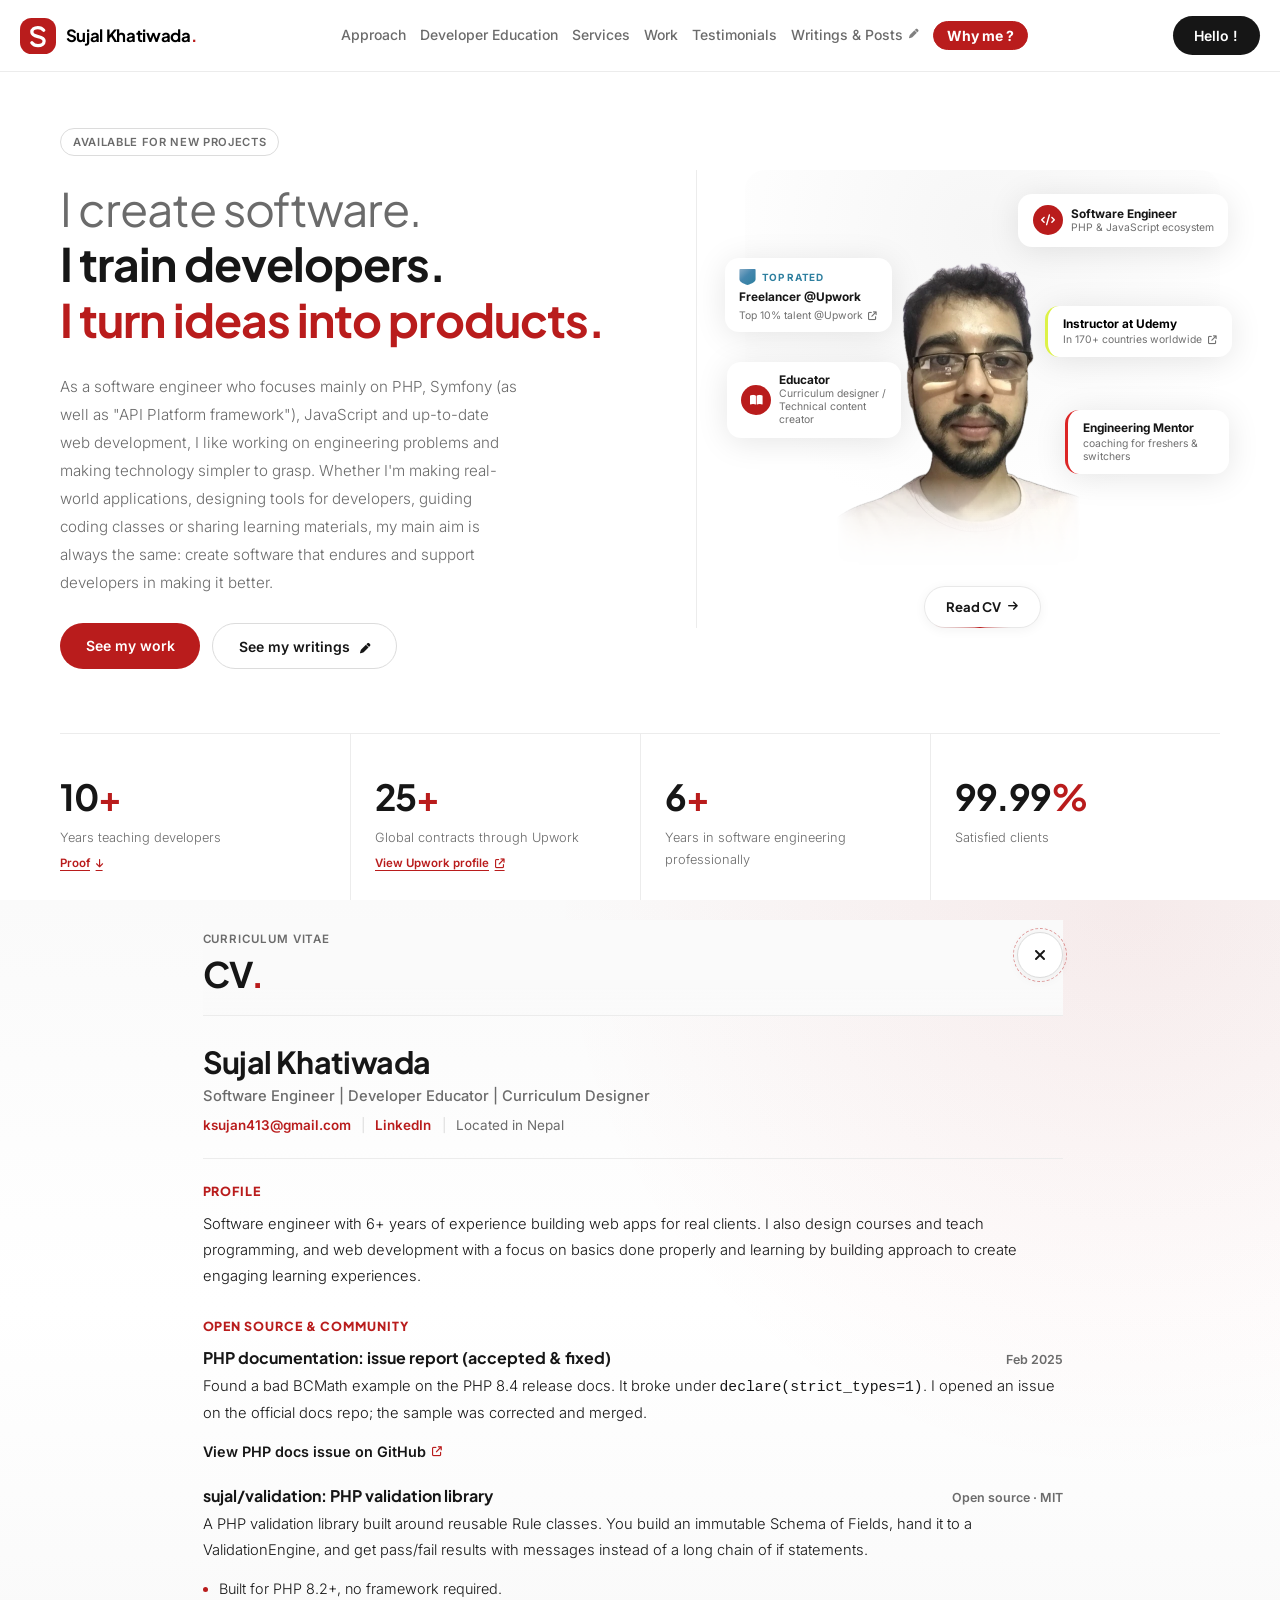
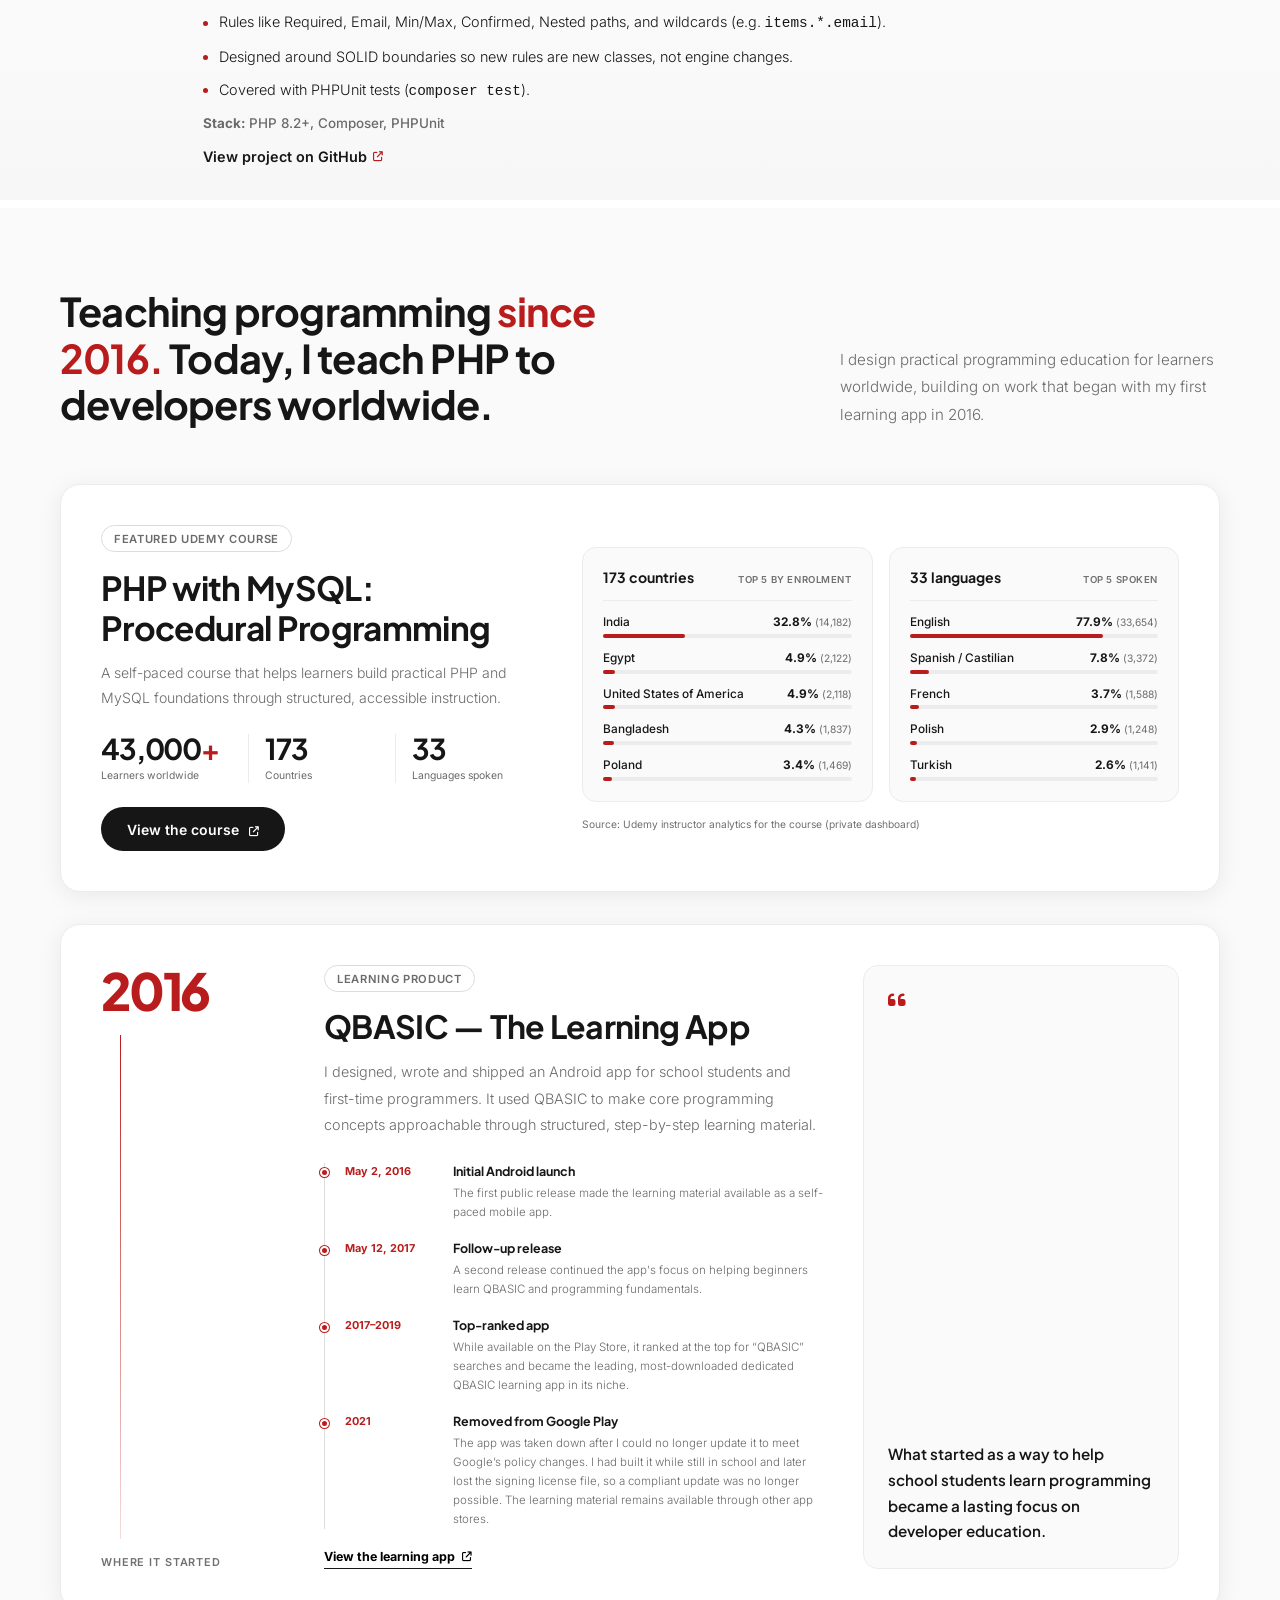
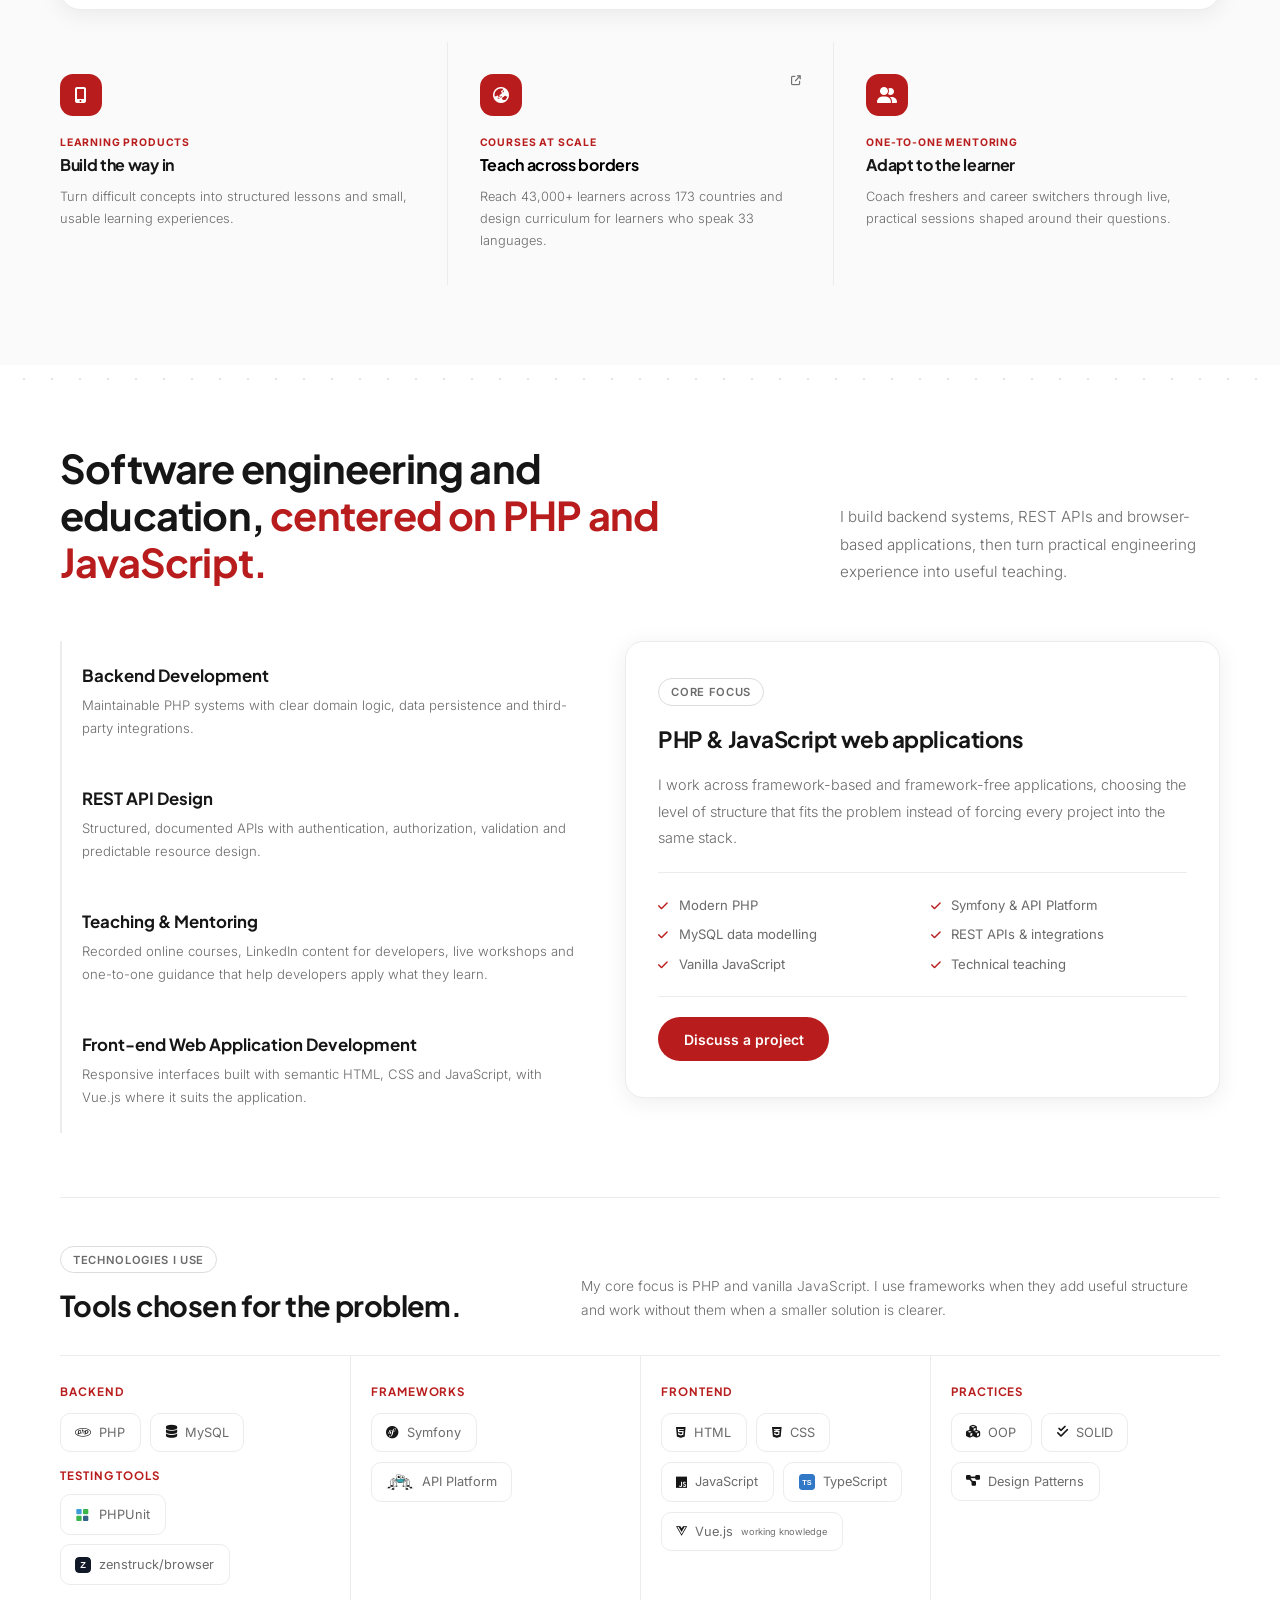
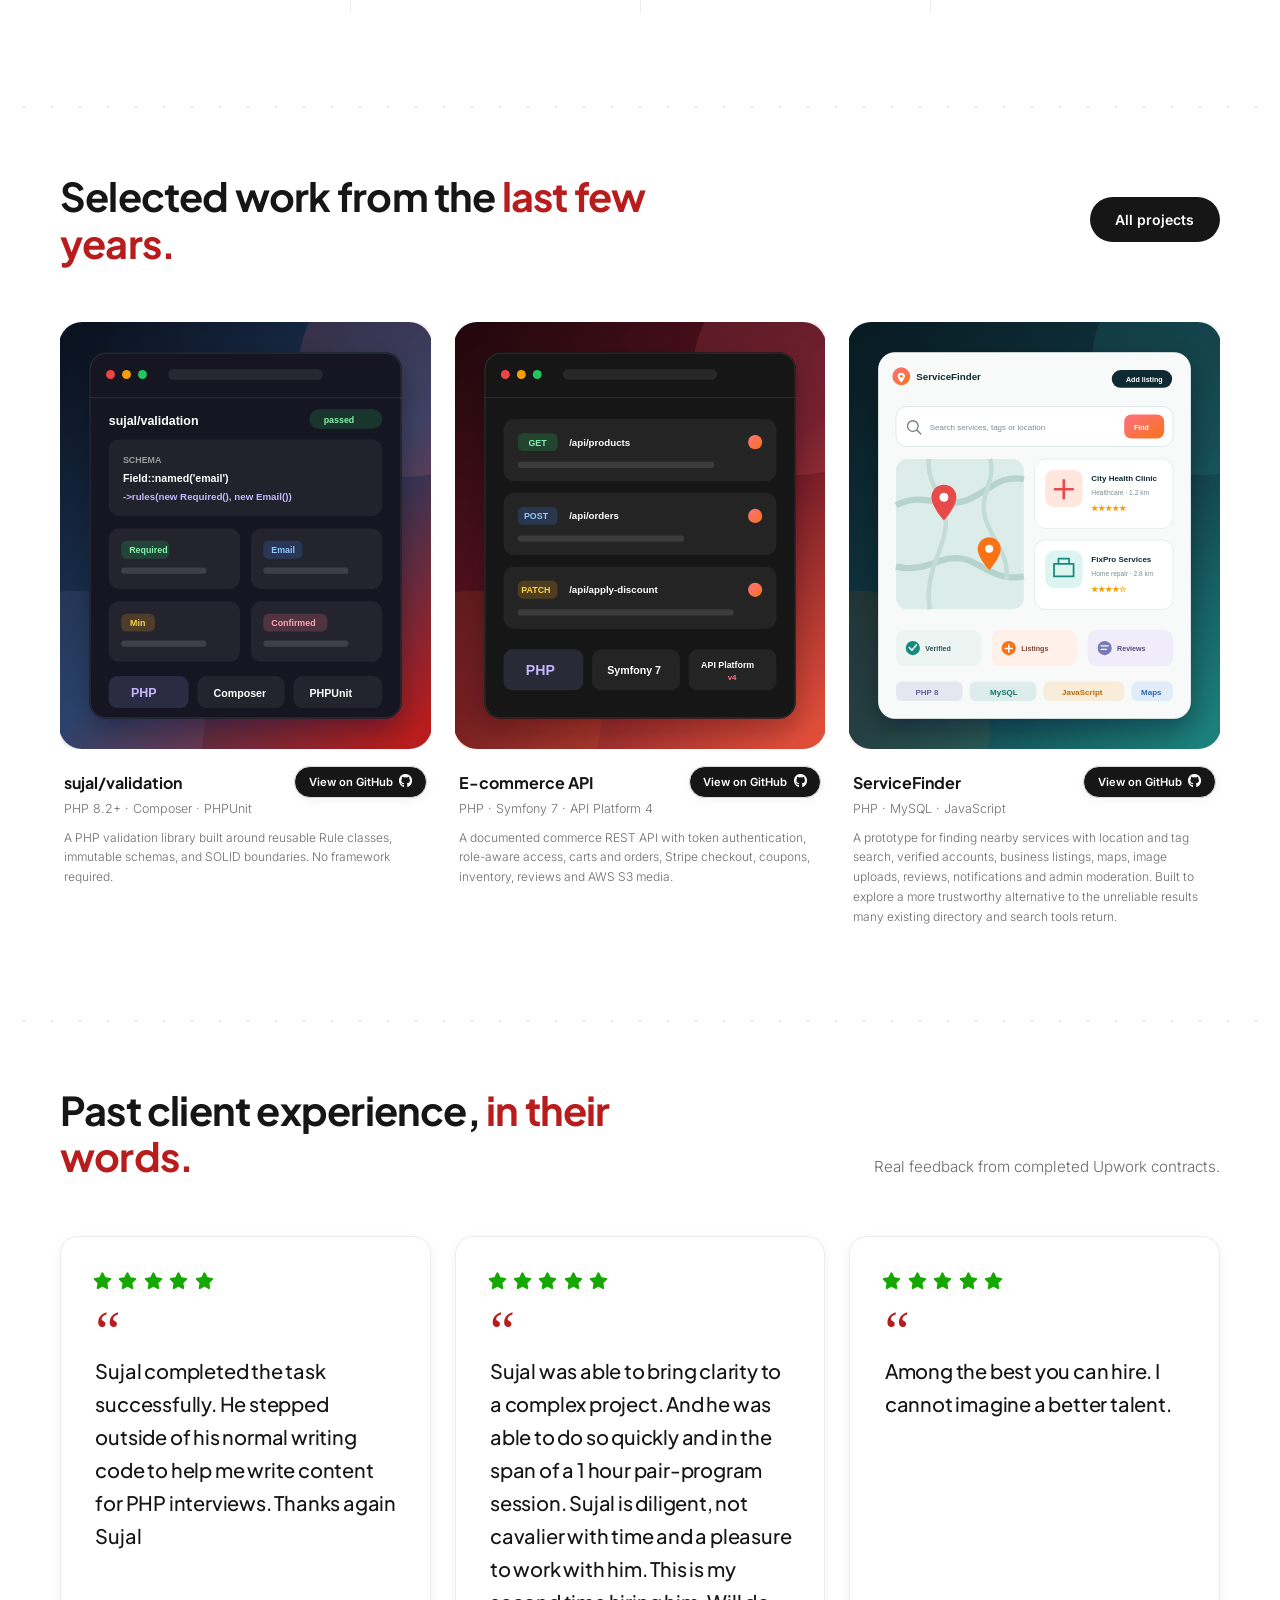
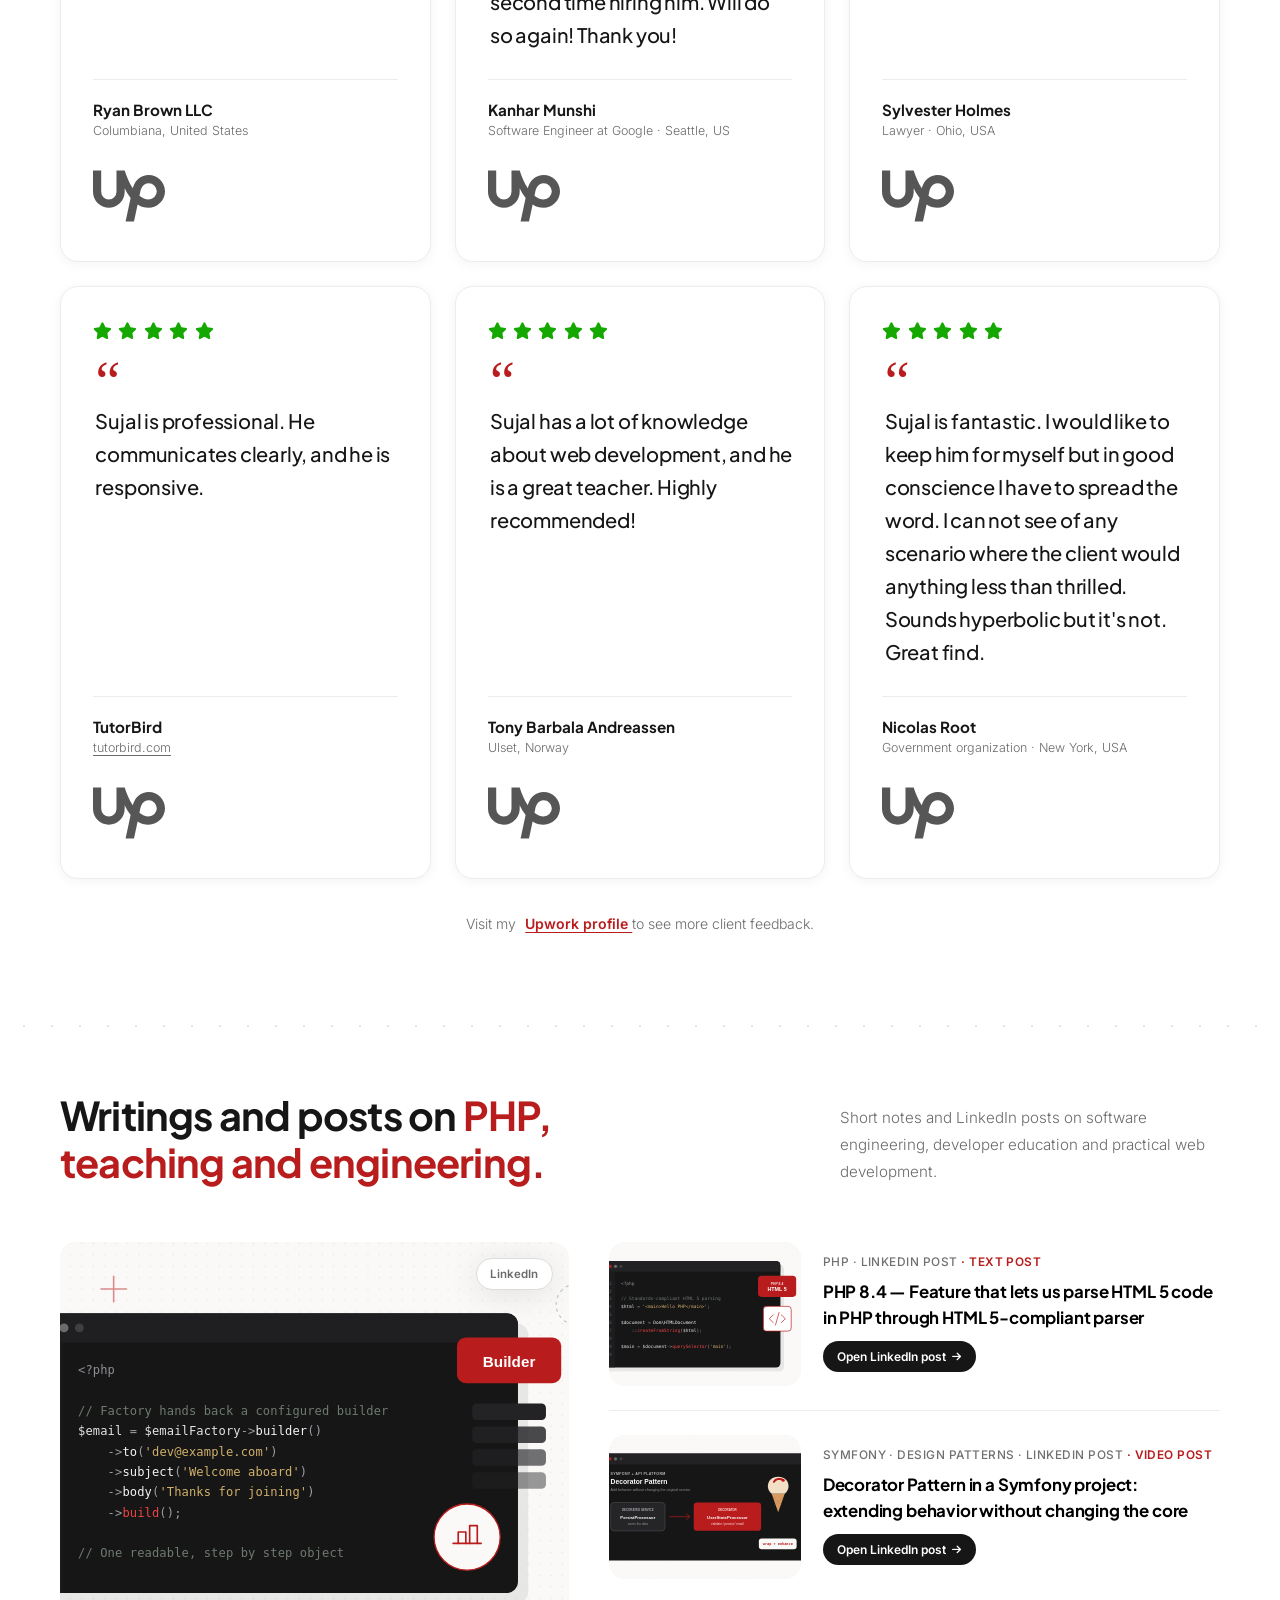
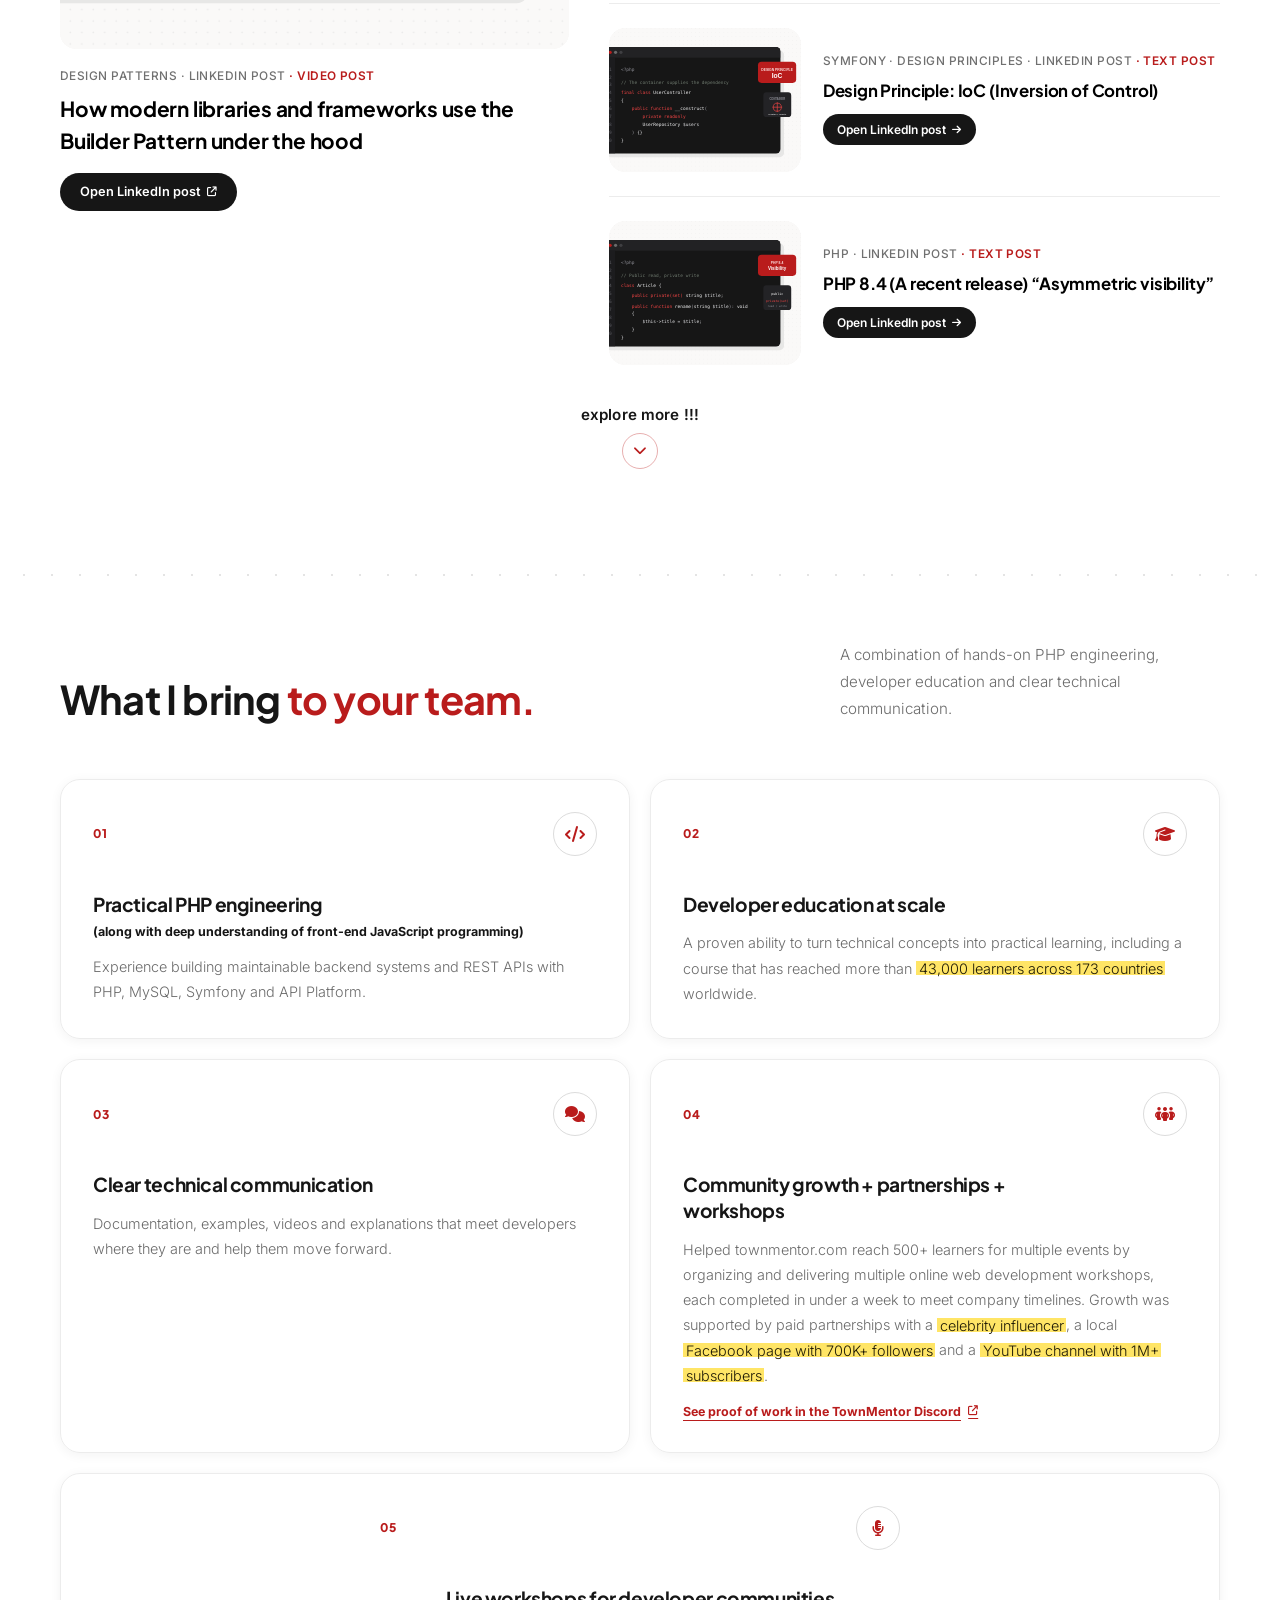
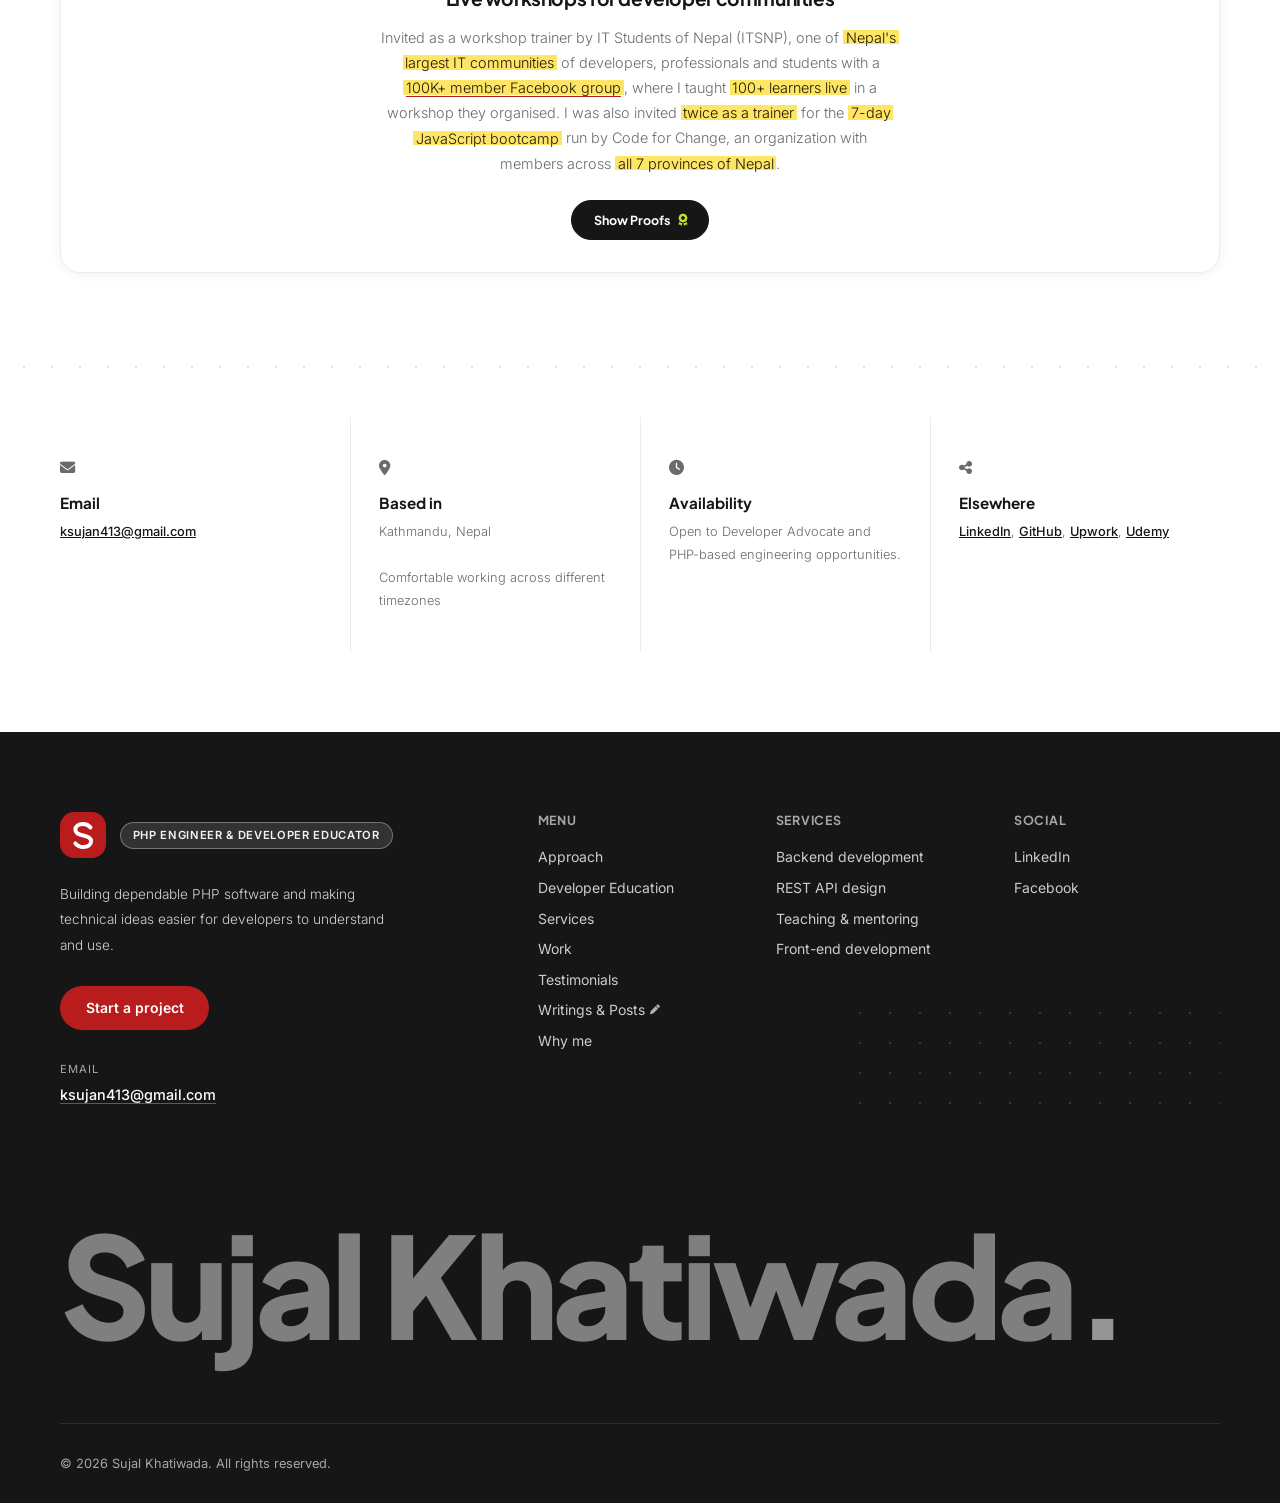
==== index.html @ dec15ce1 "edit software engineering approach to make it more concise" ====
<!DOCTYPE html>
<html lang="en">
<head>
    <meta charset="UTF-8">
    <meta name="viewport" content="width=device-width, initial-scale=1.0">
    <meta name="description" content="Sujal Khatiwada - PHP software engineer and developer educator building APIs, learning products and practical technical content.">
    <link rel="icon" href="./images/logo/logo.svg" type="image/svg+xml">
    <link rel="stylesheet" href="./css/style.css">
    <link rel="stylesheet" href="https://cdnjs.cloudflare.com/ajax/libs/font-awesome/6.4.0/css/all.min.css" integrity="sha512-iecdLmaskl7CVkqkXNQ/ZH/XLlvWZOJyj7Yy7tcenmpD1ypASozpmT/E0iPtmFIB46ZmdtAc9eNBvH0H/ZpiBw==" crossorigin="anonymous" referrerpolicy="no-referrer" />
    <title>Sujal Khatiwada - PHP Engineer &amp; Developer Educator</title>
</head>
<body>

    <!-- header -->
    <header>
        <div class="container header-container">
            <a href="#hero" class="logo-wrapper">
                <img src="./images/logo/logo.svg" alt="Sujal Khatiwada">
                <span class="logo-text">Sujal Khatiwada<span class="dot">.</span></span>
            </a>
            <nav class="navbar">
                <a href="#approach">Approach</a>
                <a href="#education">Developer Education</a>
                <a href="#services">Services</a>
                <a href="#work">Work</a>
                <a href="#testimonials">Testimonials</a>
                <a href="#blog" class="nav-writings">Writings & Posts <i class="fa-solid fa-pen" aria-hidden="true"></i></a>
                <a href="#team-value" class="nav-highlight">Why me ?</a>
            </nav>
            <div class="header-actions">
                <a href="#contact" class="btn btn-dark contact-modal-open">Hello !</a>
            </div>
            <div class="hamburger-menu">
                <i class="fa-solid fa-bars"></i>
            </div>
        </div>
        <!-- div: mobile-navbar -->
        <div class="mobile-navbar">
            <div class="container mobile-navbar-container">
                <a href="#approach">Approach</a>
                <a href="#education">Developer Education</a>
                <a href="#services">Services</a>
                <a href="#work">Work</a>
                <a href="#testimonials">Testimonials</a>
                <a href="#blog" class="nav-writings">Writings & Posts <i class="fa-solid fa-pen" aria-hidden="true"></i></a>
                <a href="#team-value" class="nav-highlight">Why me</a>
                <a href="#contact" class="btn btn-dark contact-modal-open">Let's talk ?</a>
            </div>
        </div>
    </header>
    <hr>

    <main>
    <!-- section: hero -->
    <section id="hero">
        <div class="container hero-container">
            <!-- div: hero-grid -->
            <div class="hero-grid">
                <div class="txt-container">
                    <span class="badge badge-outline">Available for new projects</span>
                    <h1 class="hero-title">
                        <span class="thin">I create software.</span>
                        <span class="title-line">I train developers.</span>
                        <span class="gradient-text title-line">I turn ideas into products.</span>
                    </h1>
                    <p class="hero-desc">
                        As a software engineer who focuses mainly on PHP, Symfony (as well as "API Platform framework"), JavaScript and
                        up-to-date web development, I like working on engineering problems
                        and making technology simpler to grasp. Whether I'm making real-world
                        applications, designing tools for developers, guiding coding classes
                        or sharing learning materials, my main aim is always the same: create
                        software that endures and support developers in making it better.
                    </p>
                    <div class="button-group">
                        <a href="#work" class="btn btn-gradient">See my work</a>
                        <a href="#blog" class="btn btn-outline">See my writings <i class="fa-solid fa-pen" aria-hidden="true"></i></a>
                    </div>
                </div>
                <div class="img-container hero-visual">
                    <div class="visual-frame">
                        <img src="./images/hero/portrait.webp" alt="Portrait of Sujal Khatiwada"
                            width="760" height="800">
                        <!-- div: floating-chips -->
                        <div class="chip chip-card chip-role">
                            <span class="chip-icon"><i class="fa-solid fa-code"></i></span>
                            <span class="txt-container">
                                <span class="chip-title">Software Engineer</span>
                                <span class="chip-sub">PHP &amp; JavaScript ecosystem</span>
                            </span>
                        </div>
                        <a href="https://www.linkedin.com/posts/sujal-k-0b3b04126_mail-from-upwork-i-would-suggest-newcomers-share-7049408540540616704-ljbE/?utm_source=share&amp;utm_medium=member_desktop&amp;rcm=ACoAAB8hv4cBsjMQg7RY5VwddYAHhd6MHawxW-U"
                            class="chip chip-upwork chip-link"
                            target="_blank"
                            rel="noopener"
                            aria-label="View Sujal Khatiwada's Top Rated Upwork recognition on LinkedIn">
                            <span class="txt-container">
                                <span class="chip-heading">
                                    <span class="badge-icon">
                                        <img src="./images/logo/top-rated.svg" alt="Upwork Top Rated badge">
                                    </span>
                                    <span class="chip-eyebrow">Top Rated</span>
                                </span>
                                <span class="chip-title">Freelancer @Upwork</span>
                                <span class="chip-sub">
                                    Top 10% talent @Upwork
                                    <i class="fa-solid fa-arrow-up-right-from-square"></i>
                                </span>
                            </span>
                        </a>
                        <div class="chip chip-card chip-educator">
                            <span class="chip-icon"><i class="fa-solid fa-book-open"></i></span>
                            <span class="txt-container">
                                <span class="chip-title">Educator</span>
                                <span class="chip-sub">Curriculum designer /</span>
                                <span class="chip-sub">Technical content <br /> creator</span>
                            </span>
                        </div>
                        <a href="https://www.udemy.com/user/sujal-12/"
                            class="chip chip-note chip-instructor chip-link"
                            target="_blank"
                            rel="noopener"
                            aria-label="View Sujal Khatiwada's instructor profile on Udemy">
                            <span class="chip-title">Instructor at Udemy</span>
                            <span class="chip-sub">
                                In 170+ countries worldwide
                                <i class="fa-solid fa-arrow-up-right-from-square"></i>
                            </span>
                        </a>
                        <div class="chip chip-note chip-mentor">
                            <span class="chip-title">Engineering Mentor</span>
                            <span class="chip-sub">coaching for freshers &amp; switchers</span>
                        </div>
                    </div>
                    <a href="#cv" class="hero-cv-btn cv-choice-open">
                        Read CV
                        <i class="fa-solid fa-arrow-right" aria-hidden="true"></i>
                    </a>
                </div>
            </div>
            <!-- div: stats -->
            <div class="stats">
                <div class="stats-items">
                    <div class="stats-item">
                        <p class="stats-number">10<span>+</span></p>
                        <p class="stats-label">Years teaching developers</p>
                        <a href="#education" class="stats-proof">
                            Proof
                            <i class="fa-solid fa-arrow-down"></i>
                        </a>
                    </div>
                    <div class="stats-item">
                        <p class="stats-number">25<span>+</span></p>
                        <p class="stats-label">Global contracts through Upwork</p>
                        <a href="https://upwork.com/freelancers/sujalkhatiwada"
                            class="stats-proof"
                            target="_blank"
                            rel="noopener">
                            View Upwork profile
                            <i class="fa-solid fa-arrow-up-right-from-square"></i>
                        </a>
                    </div>
                    <div class="stats-item">
                        <p class="stats-number">6<span>+</span></p>
                        <p class="stats-label">Years in software engineering professionally</p>
                    </div>
                    <div class="stats-item">
                        <p class="stats-number">99.99<span>%</span></p>
                        <p class="stats-label">Satisfied clients</p>
                    </div>
                </div>
            </div>
        </div>
    </section>

    <!-- section: approach -->
    <section id="approach">
        <div class="container approach-container">
            <!-- div: approach-grid -->
            <div class="approach-grid">
                <div class="img-container ring-container">
                    <div class="ring">
                        <div class="ring-center">
                            <p class="ring-value">2016</p>
                            <p class="ring-caption">Building and teaching ever since</p>
                        </div>
                    </div>
                    <div class="ring-legend">
                        <span class="legend-item"><i class="dot-lime"></i> Software engineering</span>
                        <span class="legend-item"><i class="dot-yellow"></i> Developer education</span>
                        <span class="legend-item"><i class="dot-orange"></i> Mentoring</span>
                    </div>
                </div>
                <div class="txt-container">
                    <span class="badge badge-outline">My approach</span>
                    <h2 class="section-title">
                        I build software that solves
                        <span class="gradient-text">real business problems</span>
                        and stays understandable.
                    </h2>
                    <p class="section-desc">
                        I work with modern PHP and clean architecture so
                        the important logic stays clear long after launch. What I learn while
                        building goes straight into my courses, writing and workshops.
                    </p>
                    <div class="button-group">
                        <a href="#services" class="btn btn-gradient">How I work</a>
                    </div>
                </div>
            </div>
            <!-- div: approach-features -->
            <div class="approach-features">
                <div class="feature">
                    <span class="feature-icon"><i class="fa-solid fa-bullseye"></i></span>
                    <p class="feature-title">Build with purpose</p>
                    <p class="feature-desc">
                        Every feature should solve a real business problem.
                    </p>
                </div>
                <div class="feature">
                    <span class="feature-icon"><i class="fa-solid fa-layer-group"></i></span>
                    <p class="feature-title">Keep complexity where it belongs</p>
                    <p class="feature-desc">
                        I use clean architecture and modern PHP practices
                        to keep business logic understandable and maintainable.
                    </p>
                </div>
                <div class="feature">
                    <span class="feature-icon"><i class="fa-solid fa-code"></i></span>
                    <p class="feature-title">Think like a developer</p>
                    <p class="feature-desc">
                        Developer experience matters. Good APIs, clear abstractions and
                        thoughtful tooling make software easier to build and evolve.
                    </p>
                </div>
                <div class="feature">
                    <span class="feature-icon"><i class="fa-solid fa-chalkboard-user"></i></span>
                    <p class="feature-title">Share what I learn</p>
                    <p class="feature-desc">
                        Engineering doesn't end with shipping code. Through live workshops,
                        technical writing and online courses, I help developers gain practical
                        skills they can apply immediately.
                    </p>
                </div>
            </div>
        </div>
    </section>

    <!-- section: developer-education -->
    <section id="education">
        <div class="container education-container">
            <!-- div: section-head -->
            <div class="section-head section-head-split">
                <h2 class="section-title">
                    Teaching programming <span class="gradient-text">since 2016.</span>
                    Today, I teach PHP to developers worldwide.
                </h2>
                <p class="section-desc">
                    I design practical programming education for learners worldwide,
                    building on work that began with my first learning app in 2016.
                </p>
            </div>
            <!-- div: udemy-showcase -->
            <article class="udemy-showcase">
                <div class="udemy-course-copy">
                    <span class="badge badge-outline">Featured Udemy course</span>
                    <h3>PHP with MySQL: Procedural Programming</h3>
                    <p>
                        A self-paced course that helps learners build practical PHP and
                        MySQL foundations through structured, accessible instruction.
                    </p>
                    <div class="udemy-stats" aria-label="Udemy course learner reach">
                        <div class="udemy-stat">
                            <strong>43,000<span>+</span></strong>
                            <small>Learners worldwide</small>
                        </div>
                        <div class="udemy-stat">
                            <strong>173</strong>
                            <small>Countries</small>
                        </div>
                        <div class="udemy-stat">
                            <strong>33</strong>
                            <small>Languages spoken</small>
                        </div>
                    </div>
                    <a href="https://www.udemy.com/course/php-with-mysql-procedrual-part/"
                        class="btn btn-dark"
                        target="_blank"
                        rel="noopener">
                        View the course
                        <i class="fa-solid fa-arrow-up-right-from-square"></i>
                    </a>
                </div>
                <!-- div: udemy-reach -->
                <div class="udemy-reach">
                    <div class="reach-panel">
                        <div class="reach-head">
                            <p class="reach-title">173 countries</p>
                            <span class="reach-note">Top 5 by enrolment</span>
                        </div>
                        <ul class="reach-list">
                            <li>
                                <span class="reach-name">India</span>
                                <span class="reach-value">32.8% <small>(14,182)</small></span>
                                <span class="reach-bar"><span style="width: 32.8%;"></span></span>
                            </li>
                            <li>
                                <span class="reach-name">Egypt</span>
                                <span class="reach-value">4.9% <small>(2,122)</small></span>
                                <span class="reach-bar"><span style="width: 4.9%;"></span></span>
                            </li>
                            <li>
                                <span class="reach-name">United States of America</span>
                                <span class="reach-value">4.9% <small>(2,118)</small></span>
                                <span class="reach-bar"><span style="width: 4.9%;"></span></span>
                            </li>
                            <li>
                                <span class="reach-name">Bangladesh</span>
                                <span class="reach-value">4.3% <small>(1,837)</small></span>
                                <span class="reach-bar"><span style="width: 4.3%;"></span></span>
                            </li>
                            <li>
                                <span class="reach-name">Poland</span>
                                <span class="reach-value">3.4% <small>(1,469)</small></span>
                                <span class="reach-bar"><span style="width: 3.4%;"></span></span>
                            </li>
                        </ul>
                    </div>
                    <div class="reach-panel">
                        <div class="reach-head">
                            <p class="reach-title">33 languages</p>
                            <span class="reach-note">Top 5 spoken</span>
                        </div>
                        <ul class="reach-list">
                            <li>
                                <span class="reach-name">English</span>
                                <span class="reach-value">77.9% <small>(33,654)</small></span>
                                <span class="reach-bar"><span style="width: 77.9%;"></span></span>
                            </li>
                            <li>
                                <span class="reach-name">Spanish / Castilian</span>
                                <span class="reach-value">7.8% <small>(3,372)</small></span>
                                <span class="reach-bar"><span style="width: 7.8%;"></span></span>
                            </li>
                            <li>
                                <span class="reach-name">French</span>
                                <span class="reach-value">3.7% <small>(1,588)</small></span>
                                <span class="reach-bar"><span style="width: 3.7%;"></span></span>
                            </li>
                            <li>
                                <span class="reach-name">Polish</span>
                                <span class="reach-value">2.9% <small>(1,248)</small></span>
                                <span class="reach-bar"><span style="width: 2.9%;"></span></span>
                            </li>
                            <li>
                                <span class="reach-name">Turkish</span>
                                <span class="reach-value">2.6% <small>(1,141)</small></span>
                                <span class="reach-bar"><span style="width: 2.6%;"></span></span>
                            </li>
                        </ul>
                    </div>
                    <p class="reach-source">Source: Udemy instructor analytics for the course (private dashboard)</p>
                </div>
            </article>
            <!-- div: education-story -->
            <div class="education-story">
                <div class="story-marker">
                    <span class="story-year">2016</span>
                    <span class="story-line"></span>
                    <span class="story-label">Where it started</span>
                </div>
                <div class="story-copy">
                    <span class="badge badge-outline">Learning product</span>
                    <h3>QBASIC &mdash; The Learning App</h3>
                    <p>
                        I designed, wrote and shipped an Android app for school students and
                        first-time programmers. It used QBASIC to make core programming concepts
                        approachable through structured, step-by-step learning material.
                    </p>
                    <!-- ol: release-timeline -->
                    <ol class="release-timeline">
                        <li>
                            <time datetime="2016-05-02">May 2, 2016</time>
                            <div>
                                <strong>Initial Android launch</strong>
                                <p>
                                    The first public release made the learning material available
                                    as a self-paced mobile app.
                                </p>
                            </div>
                        </li>
                        <li>
                            <time datetime="2017-05-12">May 12, 2017</time>
                            <div>
                                <strong>Follow-up release</strong>
                                <p>
                                    A second release continued the app's focus on helping beginners
                                    learn QBASIC and programming fundamentals.
                                </p>
                            </div>
                        </li>
                        <li>
                            <time>2017&ndash;2019</time>
                            <div>
                                <strong>Top-ranked app</strong>
                                <p>
                                    While available on the Play Store, it ranked at the top for
                                    &ldquo;QBASIC&rdquo; searches and became the leading,
                                    most-downloaded dedicated QBASIC learning app in its niche.
                                </p>
                            </div>
                        </li>
                        <li>
                            <time datetime="2021">2021</time>
                            <div>
                                <strong>Removed from Google Play</strong>
                                <p>
                                    The app was taken down after I could no longer update it to
                                    meet Google&rsquo;s policy changes. I had built it while still
                                    in school and later lost the signing license file, so a
                                    compliant update was no longer possible. The learning material
                                    remains available through other app stores.
                                </p>
                            </div>
                        </li>
                    </ol>
                    <a href="https://apkpure.net/qbasic-the-learning-app/com.phonegap.QBsujal"
                        class="education-link"
                        target="_blank"
                        rel="noopener">
                        View the learning app
                        <i class="fa-solid fa-arrow-up-right-from-square"></i>
                    </a>
                </div>
                <div class="story-principle">
                    <i class="fa-solid fa-quote-left"></i>
                    <p>
                        What started as a way to help school students learn programming
                        became a lasting focus on developer education.
                    </p>
                </div>
            </div>
            <!-- div: education-path -->
            <div class="education-path">
                <article class="education-item">
                    <span class="education-icon"><i class="fa-solid fa-mobile-screen-button"></i></span>
                    <p class="education-kicker">Learning products</p>
                    <h3>Build the way in</h3>
                    <p>
                        Turn difficult concepts into structured lessons and small,
                        usable learning experiences.
                    </p>
                </article>
                <a href="https://www.udemy.com/user/sujal-12/"
                    class="education-item education-item-link"
                    target="_blank"
                    rel="noopener">
                    <span class="education-icon"><i class="fa-solid fa-earth-asia"></i></span>
                    <p class="education-kicker">Courses at scale</p>
                    <h3>Teach across borders</h3>
                    <p>
                        Reach 43,000+ learners across 173 countries and design
                        curriculum for learners who speak 33 languages.
                    </p>
                    <span class="education-arrow"><i class="fa-solid fa-arrow-up-right-from-square"></i></span>
                </a>
                <article class="education-item">
                    <span class="education-icon"><i class="fa-solid fa-user-group"></i></span>
                    <p class="education-kicker">One-to-one mentoring</p>
                    <h3>Adapt to the learner</h3>
                    <p>
                        Coach freshers and career switchers through live, practical
                        sessions shaped around their questions.
                    </p>
                </article>
            </div>
        </div>
    </section>

    <!-- section: services -->
    <section id="services">
        <div class="container services-container">
            <!-- div: section-head -->
            <div class="section-head section-head-split">
                <h2 class="section-title">
                    Software engineering and education,
                    <span class="gradient-text">centered on PHP and JavaScript.</span>
                </h2>
                <p class="section-desc">
                    I build backend systems, REST APIs and browser-based applications,
                    then turn practical engineering experience into useful teaching.
                </p>
            </div>
            <!-- div: services-grid -->
            <div class="services-grid">
                <div class="service-list">
                    <div class="service-item">
                        <p class="service-name">Backend Development</p>
                        <p class="service-desc">
                            Maintainable PHP systems with clear domain logic, data persistence
                            and third-party integrations.
                        </p>
                    </div>
                    <div class="service-item">
                        <p class="service-name">REST API Design</p>
                        <p class="service-desc">
                            Structured, documented APIs with authentication, authorization,
                            validation and predictable resource design.
                        </p>
                    </div>
                    <div class="service-item">
                        <p class="service-name">Teaching &amp; Mentoring</p>
                        <p class="service-desc">
                            Recorded online courses, LinkedIn content for developers, live
                            workshops and one-to-one guidance that help developers apply what
                            they learn.
                        </p>
                    </div>
                    <div class="service-item">
                        <p class="service-name">Front-end Web Application Development</p>
                        <p class="service-desc">
                            Responsive interfaces built with semantic HTML, CSS and JavaScript,
                            with Vue.js where it suits the application.
                        </p>
                    </div>
                </div>
                <div class="service-card">
                    <span class="badge badge-outline">Core focus</span>
                    <h3 class="service-card-title">PHP &amp; JavaScript web applications</h3>
                    <p class="service-card-desc">
                        I work across framework-based and framework-free applications, choosing
                        the level of structure that fits the problem instead of forcing every
                        project into the same stack.
                    </p>
                    <div class="service-card-list">
                        <p class="item"><i class="fa-solid fa-check"></i> Modern PHP</p>
                        <p class="item"><i class="fa-solid fa-check"></i> Symfony &amp; API Platform</p>
                        <p class="item"><i class="fa-solid fa-check"></i> MySQL data modelling</p>
                        <p class="item"><i class="fa-solid fa-check"></i> REST APIs &amp; integrations</p>
                        <p class="item"><i class="fa-solid fa-check"></i> Vanilla JavaScript</p>
                        <p class="item"><i class="fa-solid fa-check"></i> Technical teaching</p>
                    </div>
                    <a href="#contact" class="btn btn-gradient btn-block contact-modal-open">
                        Discuss a project
                    </a>
                </div>
            </div>
            <!-- div: technology-stack -->
            <div class="technology-stack">
                <div class="stack-intro">
                    <div>
                        <span class="badge badge-outline">Technologies I use</span>
                        <h3>Tools chosen for the problem.</h3>
                    </div>
                    <p>
                        My core focus is PHP and vanilla JavaScript. I use frameworks when they
                        add useful structure and work without them when a smaller solution is clearer.
                    </p>
                </div>
                <div class="stack-groups">
                    <div class="stack-group">
                        <p class="stack-label">Backend</p>
                        <div class="stack-tools">
                            <span class="tool"><i class="fa-brands fa-php"></i> PHP</span>
                            <span class="tool"><i class="fa-solid fa-database"></i> MySQL</span>
                        </div>
                        <p class="stack-label stack-label-sub">Testing tools</p>
                        <div class="stack-tools">
                            <span class="tool">
                                <img src="./images/logo/phpunit.svg" alt="" class="tool-logo tool-logo-phpunit">
                                PHPUnit
                            </span>
                            <span class="tool">
                                <img src="./images/logo/zenstruck.svg" alt="" class="tool-logo tool-logo-zenstruck">
                                zenstruck/browser
                            </span>
                        </div>
                    </div>
                    <div class="stack-group">
                        <p class="stack-label">Frameworks</p>
                        <div class="stack-tools">
                            <span class="tool"><i class="fa-brands fa-symfony"></i> Symfony</span>
                            <span class="tool"><img src="./images/logo/api-platform.svg" alt="" class="tool-logo"> API Platform</span>
                        </div>
                    </div>
                    <div class="stack-group">
                        <p class="stack-label">Frontend</p>
                        <div class="stack-tools">
                            <span class="tool"><i class="fa-brands fa-html5"></i> HTML</span>
                            <span class="tool"><i class="fa-brands fa-css3-alt"></i> CSS</span>
                            <span class="tool"><i class="fa-brands fa-js"></i> JavaScript</span>
                            <span class="tool">
                                <img src="./images/logo/typescript.svg" alt="" class="tool-logo tool-logo-typescript">
                                TypeScript
                            </span>
                            <span class="tool"><i class="fa-brands fa-vuejs"></i> Vue.js <small>working knowledge</small></span>
                        </div>
                    </div>
                    <div class="stack-group">
                        <p class="stack-label">Practices</p>
                        <div class="stack-tools">
                            <span class="tool"><i class="fa-solid fa-cubes"></i> OOP</span>
                            <span class="tool"><i class="fa-solid fa-check-double"></i> SOLID</span>
                            <span class="tool"><i class="fa-solid fa-diagram-project"></i> Design Patterns</span>
                        </div>
                    </div>
                </div>
            </div>
        </div>
    </section>

    <!-- section: work -->
    <section id="work">
        <div class="container work-container">
            <!-- div: section-head -->
            <div class="section-head section-head-inline">
                <h2 class="section-title">
                    Selected work from the
                    <span class="gradient-text">last few years.</span>
                </h2>
                <a href="https://github.com/sujalK"
                    class="btn btn-dark"
                    target="_blank"
                    rel="noopener">All projects</a>
            </div>
            <!-- div: work-grid -->
            <div class="work-grid">
                <article class="work-card">
                    <div class="img-container">
                        <img src="./images/work/project-3.svg" alt="sujal/validation PHP validation library with reusable Rule classes">
                    </div>
                    <div class="txt-container">
                        <div class="work-copy">
                            <div class="work-title-row">
                                <p class="work-title">sujal/validation</p>
                                <a href="https://github.com/sujalK/validation"
                                    class="work-github-link"
                                    target="_blank"
                                    rel="noopener">
                                    View on GitHub
                                    <i class="fa-brands fa-github"></i>
                                </a>
                            </div>
                            <p class="work-meta">PHP 8.2+ &middot; Composer &middot; PHPUnit</p>
                            <p class="work-summary">
                                A PHP validation library built around reusable Rule classes,
                                immutable schemas, and SOLID boundaries. No framework required.
                            </p>
                        </div>
                    </div>
                </article>
                <article class="work-card">
                    <div class="img-container">
                        <img src="./images/work/project-1.svg" alt="E-commerce REST API built with PHP, Symfony and API Platform">
                    </div>
                    <div class="txt-container">
                        <div class="work-copy">
                            <div class="work-title-row">
                                <p class="work-title">E-commerce API</p>
                                <a href="https://github.com/sujalK/ecommerce-api"
                                    class="work-github-link"
                                    target="_blank"
                                    rel="noopener">
                                    View on GitHub
                                    <i class="fa-brands fa-github"></i>
                                </a>
                            </div>
                            <p class="work-meta">PHP &middot; Symfony 7 &middot; API Platform 4</p>
                            <p class="work-summary">
                                A documented commerce REST API with token authentication,
                                role-aware access, carts and orders, Stripe checkout, coupons,
                                inventory, reviews and AWS S3 media.
                            </p>
                        </div>
                    </div>
                </article>
                <article class="work-card">
                    <div class="img-container">
                        <img src="./images/work/project-2.svg" alt="ServiceFinder prototype for finding nearby services with PHP and MySQL">
                    </div>
                    <div class="txt-container">
                        <div class="work-copy">
                            <div class="work-title-row">
                                <p class="work-title">ServiceFinder</p>
                                <a href="https://github.com/sujalK/ServiceFinder"
                                    class="work-github-link"
                                    target="_blank"
                                    rel="noopener">
                                    View on GitHub
                                    <i class="fa-brands fa-github"></i>
                                </a>
                            </div>
                            <p class="work-meta">PHP &middot; MySQL &middot; JavaScript</p>
                            <p class="work-summary">
                                A prototype for finding nearby services with location and tag
                                search, verified accounts, business listings, maps, image uploads,
                                reviews, notifications and admin moderation. Built to explore a more
                                trustworthy alternative to the unreliable results many existing
                                directory and search tools return.
                            </p>
                        </div>
                    </div>
                </article>
            </div>
        </div>
    </section>

    <!-- section: testimonials -->
    <section id="testimonials">
        <div class="container testimonials-container">
            <!-- div: section-head -->
            <div class="section-head section-head-split">
                <h2 class="section-title">
                    Past client experience,
                    <span class="gradient-text">in their words.</span>
                </h2>
                <p class="section-desc">
                    Real feedback from completed Upwork contracts.
                </p>
            </div>
            <!-- div: feedback-grid -->
            <div class="feedback-grid">
                <article class="upwork-feedback">
                    <div class="feedback-stars" role="img" aria-label="Rated 5 out of 5 stars">
                        <i class="fa-solid fa-star"></i>
                        <i class="fa-solid fa-star"></i>
                        <i class="fa-solid fa-star"></i>
                        <i class="fa-solid fa-star"></i>
                        <i class="fa-solid fa-star"></i>
                    </div>
                    <blockquote class="feedback-quote">
                        <span class="quote-mark" aria-hidden="true">&ldquo;</span>
                        Sujal completed the task successfully. He stepped outside of his
                        normal writing code to help me write content for PHP interviews.
                        Thanks again Sujal
                    </blockquote>
                    <div class="feedback-client">
                        <p class="client-name">Ryan Brown LLC</p>
                        <p class="client-meta">Columbiana, United States</p>
                    </div>
                    <img src="./images/logo/upwork.svg" alt="Upwork" class="feedback-brand">
                </article>
                <article class="upwork-feedback">
                    <div class="feedback-stars" role="img" aria-label="Rated 5 out of 5 stars">
                        <i class="fa-solid fa-star"></i>
                        <i class="fa-solid fa-star"></i>
                        <i class="fa-solid fa-star"></i>
                        <i class="fa-solid fa-star"></i>
                        <i class="fa-solid fa-star"></i>
                    </div>
                    <blockquote class="feedback-quote">
                        <span class="quote-mark" aria-hidden="true">&ldquo;</span>
                        Sujal was able to bring clarity to a complex project. And he was
                        able to do so quickly and in the span of a 1 hour pair-program
                        session. Sujal is diligent, not cavalier with time and a pleasure
                        to work with him. This is my second time hiring him. Will do so
                        again! Thank you!
                    </blockquote>
                    <div class="feedback-client">
                        <p class="client-name">Kanhar Munshi</p>
                        <p class="client-meta">Software Engineer at Google &middot; Seattle, US</p>
                    </div>
                    <img src="./images/logo/upwork.svg" alt="Upwork" class="feedback-brand">
                </article>
                <article class="upwork-feedback">
                    <div class="feedback-stars" role="img" aria-label="Rated 5 out of 5 stars">
                        <i class="fa-solid fa-star"></i>
                        <i class="fa-solid fa-star"></i>
                        <i class="fa-solid fa-star"></i>
                        <i class="fa-solid fa-star"></i>
                        <i class="fa-solid fa-star"></i>
                    </div>
                    <blockquote class="feedback-quote">
                        <span class="quote-mark" aria-hidden="true">&ldquo;</span>
                        Among the best you can hire. I cannot imagine a better talent.
                    </blockquote>
                    <div class="feedback-client">
                        <p class="client-name">Sylvester Holmes</p>
                        <p class="client-meta">Lawyer &middot; Ohio, USA</p>
                    </div>
                    <img src="./images/logo/upwork.svg" alt="Upwork" class="feedback-brand">
                </article>
                <article class="upwork-feedback">
                    <div class="feedback-stars" role="img" aria-label="Rated 5 out of 5 stars">
                        <i class="fa-solid fa-star"></i>
                        <i class="fa-solid fa-star"></i>
                        <i class="fa-solid fa-star"></i>
                        <i class="fa-solid fa-star"></i>
                        <i class="fa-solid fa-star"></i>
                    </div>
                    <blockquote class="feedback-quote">
                        <span class="quote-mark" aria-hidden="true">&ldquo;</span>
                        Sujal is professional. He communicates clearly, and he is responsive.
                    </blockquote>
                    <div class="feedback-client">
                        <p class="client-name">TutorBird</p>
                        <p class="client-meta">
                            <a href="https://tutorbird.com" target="_blank" rel="noopener">tutorbird.com</a>
                        </p>
                    </div>
                    <img src="./images/logo/upwork.svg" alt="Upwork" class="feedback-brand">
                </article>
                <article class="upwork-feedback">
                    <div class="feedback-stars" role="img" aria-label="Rated 5 out of 5 stars">
                        <i class="fa-solid fa-star"></i>
                        <i class="fa-solid fa-star"></i>
                        <i class="fa-solid fa-star"></i>
                        <i class="fa-solid fa-star"></i>
                        <i class="fa-solid fa-star"></i>
                    </div>
                    <blockquote class="feedback-quote">
                        <span class="quote-mark" aria-hidden="true">&ldquo;</span>
                        Sujal has a lot of knowledge about web development, and he is a
                        great teacher. Highly recommended!
                    </blockquote>
                    <div class="feedback-client">
                        <p class="client-name">Tony Barbala Andreassen</p>
                        <p class="client-meta">Ulset, Norway</p>
                    </div>
                    <img src="./images/logo/upwork.svg" alt="Upwork" class="feedback-brand">
                </article>
                <article class="upwork-feedback">
                    <div class="feedback-stars" role="img" aria-label="Rated 5 out of 5 stars">
                        <i class="fa-solid fa-star"></i>
                        <i class="fa-solid fa-star"></i>
                        <i class="fa-solid fa-star"></i>
                        <i class="fa-solid fa-star"></i>
                        <i class="fa-solid fa-star"></i>
                    </div>
                    <blockquote class="feedback-quote">
                        <span class="quote-mark" aria-hidden="true">&ldquo;</span>
                        Sujal is fantastic. I would like to keep him for myself but in
                        good conscience I have to spread the word. I can not see of any
                        scenario where the client would anything less than thrilled.
                        Sounds hyperbolic but it's not. Great find.
                    </blockquote>
                    <div class="feedback-client">
                        <p class="client-name">Nicolas Root</p>
                        <p class="client-meta">Government organization &middot; New York, USA</p>
                    </div>
                    <img src="./images/logo/upwork.svg" alt="Upwork" class="feedback-brand">
                </article>
            </div>
            <p class="feedback-profile-link">
                Visit my
                <a href="https://upwork.com/freelancers/sujalkhatiwada"
                    target="_blank"
                    rel="noopener">
                    Upwork profile
                </a>
                to see more client feedback.
            </p>
        </div>
    </section>

    <!-- section: blog -->
    <section id="blog">
        <div class="container blog-container">
            <!-- div: section-head -->
            <div class="section-head section-head-split">
                <h2 class="section-title">
                    Writings and posts on
                    <span class="gradient-text">PHP, teaching and engineering.</span>
                </h2>
                <div class="head-actions">
                    <p class="section-desc">
                        Short notes and LinkedIn posts on software engineering,
                        developer education and practical web development.
                    </p>
                </div>
            </div>
            <!-- div: blog-grid — filled by js/writings.js -->
            <div class="blog-grid" id="writings-grid"></div>
            <div class="writings-more-wrap" id="writings-more-wrap" hidden></div>
        </div>
    </section>

    <!-- section: team value -->
    <section id="team-value">
        <div class="container team-value-container">
            <div class="section-head section-head-split">
                <h2 class="section-title">
                    What I bring
                    <span class="gradient-text">to your team.</span>
                </h2>
                <p class="section-desc">
                    A combination of hands-on PHP engineering, developer education
                    and clear technical communication.
                </p>
            </div>
            <div class="team-value-grid">
                <article class="team-value-card">
                    <div class="team-value-card-head">
                        <span class="team-value-number">01</span>
                        <span class="team-value-icon"><i class="fa-solid fa-code"></i></span>
                    </div>
                    <h3>Practical PHP engineering</h3>
                    <p class="team-value-note"><strong>(along with deep understanding of front-end JavaScript programming)</strong></p>
                    <p>
                        Experience building maintainable backend systems and REST APIs with
                        PHP, MySQL, Symfony and API Platform.
                    </p>
                </article>
                <article class="team-value-card">
                    <div class="team-value-card-head">
                        <span class="team-value-number">02</span>
                        <span class="team-value-icon"><i class="fa-solid fa-graduation-cap"></i></span>
                    </div>
                    <h3>Developer education at scale</h3>
                    <p>
                        A proven ability to turn technical concepts into practical learning,
                        including a course that has reached more than
                        <span class="text-highlight">43,000 learners across 173 countries</span>
                        worldwide.
                    </p>
                </article>
                <article class="team-value-card">
                    <div class="team-value-card-head">
                        <span class="team-value-number">03</span>
                        <span class="team-value-icon"><i class="fa-solid fa-comments"></i></span>
                    </div>
                    <h3>Clear technical communication</h3>
                    <p>
                        Documentation, examples, videos and explanations that meet developers
                        where they are and help them move forward.
                    </p>
                </article>
                <article class="team-value-card">
                    <div class="team-value-card-head">
                        <span class="team-value-number">04</span>
                        <span class="team-value-icon"><i class="fa-solid fa-people-group"></i></span>
                    </div>
                    <h3>Community growth + partnerships + workshops</h3>
                    <p>
                        Helped townmentor.com reach 500+ learners for multiple events by organizing and delivering
                        multiple online web development workshops, each completed in under a
                        week to meet company timelines. Growth was supported by paid partnerships
                        with a <span class="text-highlight">celebrity influencer</span>, a local
                        <span class="text-highlight">Facebook page with 700K+ followers</span>
                        and a
                        <span class="text-highlight">YouTube channel with 1M+ subscribers</span>.
                    </p>
                    <a href="https://discord.gg/G78mepZnPr"
                        class="team-value-link" target="_blank" rel="noopener">
                        See proof of work in the TownMentor Discord
                        <i class="fa-solid fa-arrow-up-right-from-square"></i>
                    </a>
                </article>
                <article class="team-value-card">
                    <div class="team-value-card-head">
                        <span class="team-value-number">05</span>
                        <span class="team-value-icon"><i class="fa-solid fa-microphone-lines"></i></span>
                    </div>
                    <h3>Live workshops for developer communities</h3>
                    <p>
                        Invited as a workshop trainer by IT Students of Nepal (ITSNP), one of
                        <span class="text-highlight">Nepal's largest IT communities</span> of
                        developers, professionals and students with a
                        <a href="https://www.facebook.com/groups/itsnporg" class="team-value-inline-link"
                            target="_blank" rel="noopener"><span class="text-highlight">100K+ member Facebook group</span></a>, where
                        I taught <span class="text-highlight">100+ learners live</span> in a
                        workshop they organised. I was also invited
                        <span class="text-highlight">twice as a trainer</span> for the
                        <span class="text-highlight">7-day JavaScript bootcamp</span> run by
                        Code for Change, an organization with members across
                        <span class="text-highlight">all 7 provinces of Nepal</span>.
                    </p>
                    <button class="team-value-proof-btn proofs-modal-open" type="button">
                        Show Proofs
                        <i class="fa-solid fa-award"></i>
                    </button>
                </article>
            </div>
        </div>
    </section>

    <!-- section: contact -->
    <section id="contact">
        <div class="container contact-container">
            <div class="contact-items">
                <div class="contact-item">
                    <span class="contact-icon"><i class="fa-solid fa-envelope"></i></span>
                    <p class="contact-title">Email</p>
                    <p class="contact-desc">
                        <a href="mailto:ksujan413@gmail.com" class="underline">ksujan413@gmail.com</a>
                    </p>
                </div>
                <div class="contact-item">
                    <span class="contact-icon"><i class="fa-solid fa-location-dot"></i></span>
                    <p class="contact-title">Based in</p>
                    <p class="contact-desc">Kathmandu, Nepal <br /><br />Comfortable working across different timezones</p>
                </div>
                <div class="contact-item">
                    <span class="contact-icon"><i class="fa-solid fa-clock"></i></span>
                    <p class="contact-title">Availability</p>
                    <p class="contact-desc">Open to Developer Advocate and PHP-based engineering opportunities.</p>
                </div>
                <div class="contact-item">
                    <span class="contact-icon"><i class="fa-solid fa-share-nodes"></i></span>
                    <p class="contact-title">Elsewhere</p>
                    <p class="contact-desc">
                        <a href="https://www.linkedin.com/in/sujal-k-0b3b04126/"
                            class="underline" target="_blank" rel="noopener">LinkedIn</a>,
                        <a href="https://github.com/sujalK"
                            class="underline" target="_blank" rel="noopener">GitHub</a>,
                        <a href="https://www.upwork.com/freelancers/sujalkhatiwada"
                            class="underline" target="_blank" rel="noopener">Upwork</a>,
                        <a href="https://www.udemy.com/user/sujal-12/"
                            class="underline" target="_blank" rel="noopener">Udemy</a>
                    </p>
                </div>
            </div>
        </div>
    </section>
    </main>

    <!-- footer -->
    <footer>
        <div class="container footer-container">
            <div class="footer-top">
                <!-- div: left-div -->
                <div class="left-div">
                    <div class="footer-logo">
                        <img src="./images/logo/footer-logo.svg" alt="Sujal Khatiwada">
                        <span class="badge badge-ghost">PHP engineer &amp; developer educator</span>
                    </div>
                    <p class="footer-desc">
                        Building dependable PHP software and making technical ideas
                        easier for developers to understand and use.
                    </p>
                    <a href="#contact" class="btn btn-gradient btn-block contact-modal-open">Start a project</a>
                    <div class="footer-mail">
                        <p class="label">Email</p>
                        <a href="mailto:ksujan413@gmail.com">ksujan413@gmail.com</a>
                    </div>
                </div>
                <!-- div: right-text-nav-links -->
                <div class="right-text-nav-links">
                    <div class="menu">
                        <span>Menu</span>
                        <a href="#approach">Approach</a>
                        <a href="#education">Developer Education</a>
                        <a href="#services">Services</a>
                        <a href="#work">Work</a>
                        <a href="#testimonials">Testimonials</a>
                        <a href="#blog" class="nav-writings">Writings & Posts <i class="fa-solid fa-pen" aria-hidden="true"></i></a>
                        <a href="#team-value">Why me</a>
                    </div>
                    <div class="services">
                        <span>Services</span>
                        <a href="#services">Backend development</a>
                        <a href="#services">REST API design</a>
                        <a href="#services">Teaching &amp; mentoring</a>
                        <a href="#services">Front-end development</a>
                    </div>
                    <div class="social">
                        <span>Social</span>
                        <a href="https://www.linkedin.com/in/sujal-k-0b3b04126/"
                            target="_blank" rel="noopener">LinkedIn</a>
                        <a href="https://www.facebook.com/sujalkhatiwada"
                            target="_blank" rel="noopener">Facebook</a>
                    </div>
                </div>
            </div>
            <!-- div: footer-wordmark -->
            <div class="footer-wordmark" aria-hidden="true">
                <p>Sujal Khatiwada<span class="dot">.</span></p>
            </div>
            <!-- div: terms-and-conditions -->
            <div class="terms-and-conditions">
                <p>&copy; <span class="current-year">2026</span> Sujal Khatiwada. All rights reserved.</p>
            </div>
        </div>
    </footer>

    <!-- div: cv-panel -->
    <div class="cv-panel" aria-hidden="true" inert>
        <div class="cv-panel-shell">
            <div class="cv-panel-top">
                <div class="txt-container">
                    <p class="cv-panel-kicker">Curriculum vitae</p>
                    <h2 class="cv-panel-title">CV<span class="dot">.</span></h2>
                </div>
                <a href="./index.html" class="cv-panel-exit" aria-label="Close CV and return to the homepage">
                    <span class="cv-panel-exit-ring" aria-hidden="true"></span>
                    <i class="fa-solid fa-xmark" aria-hidden="true"></i>
                </a>
            </div>

            <div class="cv-panel-scroll">
            <div class="cv-panel-content" id="cv-export-root">
                <div class="cv-header">
                    <h3 class="cv-name">Sujal Khatiwada</h3>
                    <p class="cv-role">Software Engineer | Developer Educator | Curriculum Designer</p>
                    <p class="cv-contacts">
                        <a href="mailto:ksujan413@gmail.com">ksujan413@gmail.com</a>
                        <span class="cv-sep">|</span>
                        <a href="https://www.linkedin.com/in/sujal-k-0b3b04126/" target="_blank" rel="noopener">LinkedIn</a>
                        <span class="cv-sep">|</span>
                        <span>Located in Nepal</span>
                    </p>
                </div>

                <section class="cv-section">
                    <h4 class="cv-section-title">Profile</h4>
                    <p>
                        Software engineer with 6+ years of experience building web apps for real clients.
                        I also design courses and teach programming, and web development with a focus on basics done properly
                        and learning by building approach to create engaging learning experiences.
                    </p>
                </section>

                <section class="cv-section">
                    <h4 class="cv-section-title">Open Source &amp; Community</h4>
                    <div class="cv-entry">
                        <div class="cv-entry-head">
                            <h5>PHP documentation: issue report (accepted &amp; fixed)</h5>
                            <span class="cv-entry-date">Feb 2025</span>
                        </div>
                        <p>
                            Found a bad BCMath example on the PHP 8.4 release docs. It broke under
                            <code>declare(strict_types=1)</code>. I opened an issue on the official docs repo;
                            the sample was corrected and merged.
                        </p>
                        <ul class="cv-links">
                            <li>
                                <a href="https://github.com/php/doc-en/issues/4466"
                                    target="_blank"
                                    rel="noopener"
                                    aria-label="View PHP documentation issue about BCMath example on GitHub">
                                    View PHP docs issue on GitHub
                                    <i class="fa-solid fa-arrow-up-right-from-square" aria-hidden="true"></i>
                                </a>
                            </li>
                        </ul>
                    </div>
                    <div class="cv-entry">
                        <div class="cv-entry-head">
                            <h5>sujal/validation: PHP validation library</h5>
                            <span class="cv-entry-date">Open source · MIT</span>
                        </div>
                        <p>
                            A PHP validation library built around reusable Rule classes.
                            You build an immutable Schema of Fields, hand it to a ValidationEngine,
                            and get pass/fail results with messages instead of a long chain of if statements.
                        </p>
                        <ul>
                            <li>Built for PHP 8.2+, no framework required.</li>
                            <li>Rules like Required, Email, Min/Max, Confirmed, Nested paths, and wildcards (e.g. <code>items.*.email</code>).</li>
                            <li>Designed around SOLID boundaries so new rules are new classes, not engine changes.</li>
                            <li>Covered with PHPUnit tests (<code>composer test</code>).</li>
                        </ul>
                        <p class="cv-entry-meta">
                            <strong>Stack:</strong> PHP 8.2+, Composer, PHPUnit
                        </p>
                        <ul class="cv-links">
                            <li>
                                <a href="https://github.com/sujalK/validation"
                                    target="_blank"
                                    rel="noopener"
                                    aria-label="View sujal/validation PHP library on GitHub">
                                    View project on GitHub
                                    <i class="fa-solid fa-arrow-up-right-from-square" aria-hidden="true"></i>
                                </a>
                            </li>
                        </ul>
                    </div>
                </section>

                <section class="cv-section">
                    <h4 class="cv-section-title">Case Study</h4>
                    <div class="cv-entry">
                        <div class="cv-entry-head">
                            <h5>Online learning platform (New York client)</h5>
                            <span class="cv-entry-date">Upwork</span>
                        </div>
                        <p class="cv-entry-meta">Government school in New York · used daily by hundreds of students</p>
                        <p>
                            Built a learning site for a New York client used in a government school. Students practice
                            languages, science, social studies, and more with vocabularies, audio, visuals, and other
                            interactive activities: less memorizing, more using what they learn.
                        </p>
                        <ul>
                            <li>Student side for learning, plus a full-featured admin panel to manage content. Some of the features include CSV file uploads, AJAX audio uploads, multi-file drag-and-drop for audio, and bulk photo uploads.</li>
                            <li>Suggested the learning methods to the client, then coded them into the product.</li>
                            <li>Hundreds of students use it in class on a normal school day.</li>
                        </ul>
                        <p class="cv-entry-meta">
                            <strong>Stack:</strong> PHP, MySQL, HTML, CSS, JS, jQuery
                        </p>
                    </div>
                </section>

                <section class="cv-section">
                    <h4 class="cv-section-title">Selected Work</h4>
                    <ul>
                        <li><strong>Upwork</strong>: 25+ client projects finished, mostly backend, REST APIs, and front-end work.</li>
                        <li><strong>Udemy</strong>: Course instructor for 43,000+ students, teaching programming from the ground up.</li>
                        <li><strong>Community workshops</strong>: Gave training through ITSNP (IT Students of Nepal) and Code for Change (Nepal) on JavaScript and problem-solving.</li>
                    </ul>
                </section>

                <section class="cv-section">
                    <h4 class="cv-section-title">Projects</h4>
                    <ul class="cv-projects">
                        <li class="cv-project">
                            <div class="cv-entry-head">
                                <h5>REST API for an e-commerce store</h5>
                                <span class="cv-entry-date">Solo project · self-made</span>
                            </div>
                            <p>
                                This one is a store API I built myself: products, cart/checkout, user accounts.
                                Backend is in PHP, Symfony, and API Platform framework.
                            </p>
                            <ul>
                                <li>Stripe handles card payments; I also added coupon codes.</li>
                                <li>Product images are stored on AWS S3 instead of the application server.</li>
                                <li>Auth uses tokens. For access checks I relied on Symfony voters, and I wrote a few custom validators when the built-in ones fell short.</li>
                                <li>Order confirmations and account emails go out through Symfony Mailer.</li>
                                <li>In <code>CartRepository</code> I reworked a query that was causing an N+1 issue.</li>
                                <li>I followed SOLID in places where it helped the code stay easier to change later.</li>
                            </ul>
                            <p class="cv-entry-meta">
                                <strong>Stack:</strong> PHP, MySQL, Symfony, API Platform, HTML, CSS, JS, Stripe, AWS S3, Symfony Mailer
                            </p>
                            <ul class="cv-links">
                                <li>
                                    <a href="https://github.com/sujalK/ecommerce-api" target="_blank" rel="noopener">
                                        View project on GitHub
                                        <i class="fa-solid fa-arrow-up-right-from-square" aria-hidden="true"></i>
                                    </a>
                                </li>
                            </ul>
                        </li>

                        <li class="cv-project">
                            <div class="cv-entry-head">
                                <h5>Service Finder (FindNearMe)</h5>
                                <span class="cv-entry-date">Solo project · self-made</span>
                            </div>
                            <p>
                                Prototype of an app to find nearby services (for example a salon),
                                with ratings and basic verification. I wanted local results that feel
                                more trustworthy than a plain web search. Later I may add certified
                                staff badges and a live “how busy are they” signal.
                            </p>
                            <ul>
                                <li>Search by name, tags, or location.</li>
                                <li>Business owners get a panel for listings, photos, map, and email verification.</li>
                                <li>Users leave reviews and votes. Admins approve listings, manage categories, and handle users.</li>
                                <li>Core PHP, MySQL, and HTML/CSS/JS (mix of OOP and procedural). I skipped a big framework so I could focus on the product first.</li>
                            </ul>
                            <p class="cv-entry-meta">
                                <strong>Stack:</strong> PHP, MySQL, HTML, CSS, JS, PHPMailer, TinyMCE, Leaflet, Fancybox
                            </p>
                            <ul class="cv-links">
                                <li>
                                    <a href="https://github.com/sujalK/ServiceFinder" target="_blank" rel="noopener">
                                        View project on GitHub
                                        <i class="fa-solid fa-arrow-up-right-from-square" aria-hidden="true"></i>
                                    </a>
                                </li>
                            </ul>
                        </li>

                        <li class="cv-project">
                            <div class="cv-entry-head">
                                <h5>Vue Drive (file manager)</h5>
                                <span class="cv-entry-date">Solo project · self-made</span>
                            </div>
                            <p>
                                A Google Drive–style app I built to practice Vue end to end:
                                upload files, nest folders, search, star items, and open recent files.
                                Frontend is Vue 3 with Vite, Vue Router, and Pinia.
                                Backend is a small Express API with JWT login/register and Multer for uploads.
                            </p>
                            <ul>
                                <li>Create folders inside folders, rename items, and delete files.</li>
                                <li>Search and sort files; mark important ones as starred.</li>
                                <li>Upload with a drop zone and progress UI.</li>
                                <li>Login and register with hashed passwords and token auth.</li>
                            </ul>
                            <p class="cv-entry-meta">
                                <strong>Stack:</strong> Vue 3, Vite, Pinia, Vue Router, Express, JWT, bcrypt, Multer, Axios
                            </p>
                            <ul class="cv-links">
                                <li>
                                    <a href="https://github.com/sujalK/vue-drive" target="_blank" rel="noopener">
                                        View project on GitHub
                                        <i class="fa-solid fa-arrow-up-right-from-square" aria-hidden="true"></i>
                                    </a>
                                </li>
                            </ul>
                        </li>

                        <li class="cv-project">
                            <div class="cv-entry-head">
                                <h5>2feat.com</h5>
                                <span class="cv-entry-date">Frontend only · team project</span>
                            </div>
                            <p>
                                On
                                <a href="https://2feat.com" target="_blank" rel="noopener">2feat.com</a>
                                my job was the custom HTML/CSS/JS. When that was done I handed it over.
                                React was someone else’s lane.
                            </p>
                            <ul>
                                <li>Got the markup and scripts ready for the rest of the team.</li>
                                <li>Sat with React + backend folks when they plugged things together.</li>
                            </ul>
                            <p class="cv-entry-meta">
                                <strong>Stack:</strong> HTML, CSS, JS &nbsp;|&nbsp; React: other teammates
                            </p>
                            <ul class="cv-links">
                                <li>
                                    <a href="https://2feat.com" target="_blank" rel="noopener">
                                        Visit 2feat.com
                                        <i class="fa-solid fa-arrow-up-right-from-square" aria-hidden="true"></i>
                                    </a>
                                </li>
                            </ul>
                        </li>
                    </ul>
                </section>

                <section class="cv-section">
                    <h4 class="cv-section-title">Professional Experience</h4>
                    <div class="cv-entry">
                        <div class="cv-entry-head">
                            <h5>Freelance Software Developer at Upwork</h5>
                            <span class="cv-entry-date">Aug 2020 to Present</span>
                        </div>
                        <ul>
                            <li>Completed 25+ projects for clients: backend work, REST APIs, and responsive UIs.</li>
                            <li>Write code with OOP, SOLID, dependency injection, and clean structure when the project needs it.</li>
                            <li>Integrated tools like Stripe and Symfony Mailer in live apps.</li>
                            <li>Use PHPUnit for unit tests and also test REST APIs end to end before handing work over.</li>
                            <li>On team jobs I collect requirements, clear up scope, and keep handoffs tidy with remote teammates.</li>
                            <li>Talk directly with clients abroad about what to build and how to ship it.</li>
                        </ul>
                    </div>
                </section>

                <section class="cv-section">
                    <h4 class="cv-section-title">Teaching &amp; Curriculum Design Experience</h4>
                    <div class="cv-entry">
                        <div class="cv-entry-head">
                            <h5>Software Engineering Instructor &amp; Curriculum Designer</h5>
                            <span class="cv-entry-date">2018 – Present</span>
                        </div>
                        <p class="cv-entry-meta">Independent / Online &amp; Community Platforms</p>
                        <ul>
                            <li>Write courses that start with fundamentals and push students to solve real problems.</li>
                            <li>Teach mixed ages, including school kids: from first programs to full projects.</li>
                            <li>Build lesson paths that get harder over time so people don’t get stuck or bored.</li>
                            <li>Coach learners on how software is actually built and delivered in practice.</li>
                        </ul>
                    </div>
                    <div class="cv-entry">
                        <div class="cv-entry-head">
                            <h5>Udemy Instructor</h5>
                        </div>
                        <ul>
                            <li>43,000+ students in 150+ countries.</li>
                            <li>Main course is programming basics: lots of examples, not much fluff.</li>
                            <li>Reviews usually say the teaching is easy to follow. That’s what I’m aiming for.</li>
                        </ul>
                    </div>
                    <div class="cv-entry">
                        <div class="cv-entry-head">
                            <h5>Community &amp; Local Organization Teaching</h5>
                        </div>
                        <ul>
                            <li><strong>Code for Change (Nepal)</strong>: Ran JS workshops in Kathmandu. Mix of interactive sessions and hands-on coding sessions.</li>
                            <li><strong>IT Students of Nepal</strong>: Sessions on JavaScript on a LIVE workshop of 1 month duration.</li>
                        </ul>
                    </div>
                </section>

                <section class="cv-section">
                    <h4 class="cv-section-title">Education</h4>
                    <div class="cv-entry">
                        <div class="cv-entry-head">
                            <h5>London Metropolitan University: BSc (Hons.) Computing</h5>
                            <span class="cv-entry-date">2023</span>
                        </div>
                        <p class="cv-entry-meta">First Class Honours</p>
                    </div>
                </section>

                <section class="cv-section">
                    <h4 class="cv-section-title">Technical Skills</h4>
                    <ul class="cv-skills">
                        <li><strong>Backend:</strong> PHP, Symfony, API Platform, MySQL, REST APIs, Doctrine ORM, Stripe payment integration, Symfony Mailer</li>
                        <li><strong>Frontend:</strong> HTML, CSS, JavaScript (Vanilla), Vue.js, Responsive UI Design</li>
                        <li><strong>Testing:</strong> PHPUnit (unit testing), functional testing of REST APIs</li>
                        <li><strong>Core Concepts:</strong> SOLID principles, OOP, Design Patterns, Dependency Injection</li>
                        <li><strong>Tools:</strong> Git, GitHub, Composer, Linux Command Line</li>
                    </ul>
                </section>

                <section class="cv-section">
                    <h4 class="cv-section-title">Soft Skills</h4>
                    <ul class="cv-skills">
                        <li><strong>Collaboration:</strong> Asking the right questions up front, remote work, client calls, handing work across cleanly</li>
                        <li><strong>Teaching &amp; training:</strong> Workshops, lesson writing, making sure people can still use the skill a month later</li>
                        <li><strong>Communication:</strong> I can talk to a beginner or a senior without switching into buzzword mode</li>
                        <li><strong>Mentorship:</strong> Freshers and switchers usually need a map, not another random YouTube playlist</li>
                        <li><strong>Problem-solving:</strong> Turn unclear requests into working software</li>
                    </ul>
                </section>

                <section class="cv-section">
                    <h4 class="cv-section-title">Languages</h4>
                    <ul class="cv-skills">
                        <li><strong>Nepali:</strong> Native language</li>
                        <li><strong>English:</strong> Professional level, both writing and speaking/communication</li>
                        <li><strong>Hindi:</strong> Good communication skill</li>
                        <li><strong>Bhojpuri:</strong> Fluent</li>
                        <li><strong>Bajika:</strong> Speaks and understands</li>
                        <li><strong>Maithili:</strong> Basic to intermediate understanding; limited speaking exposure</li>
                    </ul>
                </section>

                <section class="cv-section">
                    <h4 class="cv-section-title">Links</h4>
                    <ul class="cv-links">
                        <li>
                            <a href="https://www.udemy.com/user/sujal-12/" target="_blank" rel="noopener">
                                Udemy Instructor Profile
                                <i class="fa-solid fa-arrow-up-right-from-square" aria-hidden="true"></i>
                            </a>
                        </li>
                        <li>
                            <a href="https://www.upwork.com/freelancers/~01d616780dda5599a9" target="_blank" rel="noopener">
                                Upwork Freelance Profile
                                <i class="fa-solid fa-arrow-up-right-from-square" aria-hidden="true"></i>
                            </a>
                        </li>
                        <li>
                            <a href="https://www.linkedin.com/in/sujal-k-0b3b04126/" target="_blank" rel="noopener">
                                LinkedIn Profile
                                <i class="fa-solid fa-arrow-up-right-from-square" aria-hidden="true"></i>
                            </a>
                        </li>
                        <li>
                            <a href="https://github.com/sujalK" target="_blank" rel="noopener">
                                GitHub Repository
                                <i class="fa-solid fa-arrow-up-right-from-square" aria-hidden="true"></i>
                            </a>
                        </li>
                    </ul>
                </section>
            </div>
            </div>
        </div>
    </div>

    <!-- div: cv-choice-modal -->
    <div class="cv-choice-modal" aria-hidden="true" inert>
        <div class="modal-overlay"></div>
        <div class="modal-card">
            <div class="modal-header">
                <div class="txt-container">
                    <h2 class="modal-title">Read CV<span class="dot">.</span></h2>
                    <p class="modal-subtitle">Choose how you want to view it.</p>
                </div>
                <button type="button" class="modal-close cv-choice-close" aria-label="Close">
                    <i class="fa-solid fa-xmark"></i>
                </button>
            </div>
            <div class="modal-content">
                <button type="button" class="cv-choice-option cv-choice-web">
                    <span class="cv-choice-icon" aria-hidden="true">
                        <i class="fa-solid fa-display"></i>
                    </span>
                    <span class="txt-container">
                        <span class="cv-choice-label">Web version</span>
                        <span class="cv-choice-desc">Open the interactive CV on this site</span>
                    </span>
                    <span class="cv-choice-arrow" aria-hidden="true">
                        <i class="fa-solid fa-arrow-right"></i>
                    </span>
                </button>
                <button type="button" class="cv-choice-option cv-choice-pdf">
                    <span class="cv-choice-icon" aria-hidden="true">
                        <i class="fa-solid fa-file-pdf"></i>
                    </span>
                    <span class="txt-container">
                        <span class="cv-choice-label">PDF</span>
                        <span class="cv-choice-desc">Download the CV as a PDF file</span>
                    </span>
                    <span class="cv-choice-arrow" aria-hidden="true">
                        <i class="fa-solid fa-arrow-right"></i>
                    </span>
                </button>
            </div>
        </div>
    </div>

    <!-- div: contact-modal -->
    <div class="contact-modal">
        <div class="modal-overlay"></div>
        <div class="modal-card">
            <div class="modal-header">
                <div class="txt-container">
                    <h2 class="modal-title">Let's talk<span class="dot">.</span></h2>
                    <p class="modal-subtitle">Pick whichever channel suits you best.</p>
                </div>
                <div class="modal-close">
                    <i class="fa-solid fa-xmark"></i>
                </div>
            </div>
            <div class="modal-content">
                <div class="contact-row">
                    <span class="contact-row-icon"><i class="fa-solid fa-envelope"></i></span>
                    <div class="txt-container">
                        <p class="contact-row-label">Email</p>
                        <a href="mailto:ksujan413@gmail.com" class="contact-row-value">ksujan413@gmail.com</a>
                    </div>
                </div>
                <a href="https://www.linkedin.com/in/sujal-k-0b3b04126"
                    class="contact-row contact-row-btn" target="_blank" rel="noopener">
                    <span class="contact-row-icon"><i class="fa-brands fa-linkedin-in"></i></span>
                    <div class="txt-container">
                        <p class="contact-row-label">LinkedIn</p>
                    </div>
                    <span class="contact-row-visit">
                        Visit
                        <span class="contact-row-arrow"><i class="fa-solid fa-arrow-right"></i></span>
                    </span>
                </a>
                <a href="https://upwork.com/freelancers/sujalkhatiwada"
                    class="contact-row contact-row-btn" target="_blank" rel="noopener">
                    <span class="contact-row-icon"><img src="./images/logo/upwork.svg" alt="Upwork"></span>
                    <div class="txt-container">
                        <p class="contact-row-label">Upwork</p>
                    </div>
                    <span class="contact-row-visit">
                        Visit
                        <span class="contact-row-arrow"><i class="fa-solid fa-arrow-right"></i></span>
                    </span>
                </a>
            </div>
        </div>
    </div>

    <!-- div: proofs-modal -->
    <div class="proofs-modal">
        <div class="modal-overlay"></div>
        <div class="modal-card proofs-modal-card">
            <div class="modal-header">
                <div class="txt-container">
                    <h2 class="modal-title">Workshop proofs<span class="dot">.</span></h2>
                    <p class="modal-subtitle">Acknowledgements from the communities I trained.</p>
                </div>
                <div class="modal-close">
                    <i class="fa-solid fa-xmark"></i>
                </div>
            </div>
            <div class="modal-content">
                <a href="https://www.facebook.com/groups/itsnporg" class="proof-group-link"
                    target="_blank" rel="noopener">
                    <i class="fa-brands fa-facebook"></i>
                    ITSNP Group
                    <i class="fa-solid fa-arrow-up-right-from-square"></i>
                </a>
                <a href="./images/credentials/itsnp-certificate-of-appreciation.png"
                    class="proof-certificate" target="_blank" rel="noopener">
                    <img src="./images/credentials/itsnp-certificate-of-appreciation.png"
                        alt="ITSNP Certificate of Appreciation awarded to Sujal Khatiwada for the one month JavaScript Zero to One workshop">
                    <span class="proof-certificate-label">
                        ITSNP Certificate of Appreciation, JavaScript Zero to One workshop (2021)
                        <i class="fa-solid fa-arrow-up-right-from-square"></i>
                    </span>
                </a>
                <a href="https://www.facebook.com/CodeForChangeNepal/photos/code-for-change-kathmandu-wouldlike-to-thank-mr-sujal-khatiwada-for-his-time-and/973137903461673/"
                    class="proof-row" target="_blank" rel="noopener">
                    <span class="proof-row-icon"><i class="fa-brands fa-facebook"></i></span>
                    <span class="txt-container">
                        <span class="proof-row-label">Code for Change, 7-day JavaScript bootcamp (first invitation)</span>
                        <span class="proof-row-value">Trainer acknowledgement · 29 June 2021</span>
                    </span>
                    <span class="proof-row-action">
                        Click here to view
                        <i class="fa-solid fa-arrow-up-right-from-square"></i>
                    </span>
                </a>
                <a href="https://www.facebook.com/photo/?fbid=1198447760930685&amp;set=a.209050658356763"
                    class="proof-row" target="_blank" rel="noopener">
                    <span class="proof-row-icon"><i class="fa-brands fa-facebook"></i></span>
                    <span class="txt-container">
                        <span class="proof-row-label">Code for Change, 7-day JavaScript bootcamp (second invitation)</span>
                        <span class="proof-row-value">Trainer acknowledgement · 16 June 2022</span>
                    </span>
                    <span class="proof-row-action">
                        Click here to view
                        <i class="fa-solid fa-arrow-up-right-from-square"></i>
                    </span>
                </a>
            </div>
        </div>
    </div>

    <!-- script -->
    <script src="./js/writings.js"></script>
    <script src="./js/cv.js"></script>
    <script src="./js/main.js"></script>
</body>
</html>
---- css/style.css ----
@import url('https://fonts.googleapis.com/css2?family=Plus+Jakarta+Sans:wght@400;500;600;700;800&display=swap');
@import url('https://fonts.googleapis.com/css2?family=Inter:wght@300;400;500;600;700&display=swap');

:root {
    --jakarta-font: 'Plus Jakarta Sans', sans-serif;
    --inter-font: 'Inter', sans-serif;

    --main-neutral-dark-tone: #161616;
    --main-neutral-white: #ffffff;
    --main-neutral-soft: #fafafa;

    --accent-lime: #ddf247;
    --accent-lime-deep: #c8de2c;
    --accent-magenta: #b91c1c;
    --accent-amber: #dc2626;
    --accent-teal: #2e7f9f;

    --text-strong: #161616;
    --text-muted: #6b6b6b;
    --text-light: #707070;

    --border-soft: #ececec;
    --border-mid: #dcdcdc;

    /* restrained two-stop red for fills that still need a soft wash */
    --brand-gradient: linear-gradient(135deg, #991b1b, #dc2626);
    --dot-grid: radial-gradient(#e4e4e4 1.2px, transparent 1.3px);

    --shadow-bella: 0px 4px 32px rgba(0, 0, 0, 0.1);
    --shadow-card: 0px 4px 23px 0px rgba(0, 0, 0, 0.07);
    --shadow-soft: 0px 2px 12px rgba(0, 0, 0, 0.05);
}

/* Resets */
html {
    scroll-behavior: smooth;
}

*,
*::before,
*::after {
    margin: 0;
    padding: 0;
    box-sizing: border-box;
}

*:focus {
    outline: none;
}

*:focus-visible {
    outline: 2px solid var(--accent-magenta);
    outline-offset: 2px;
}

body {
    font-family: var(--inter-font);
    color: var(--text-strong);
    background: var(--main-neutral-white);
    -webkit-font-smoothing: antialiased;
}

/* Core stylings */
a {
    text-decoration: none;
    color: #000;
}

img {
    display: block;
    max-width: 100%;
}

button {
    font-family: inherit;
}

mark {
    background: var(--accent-lime);
    color: var(--text-strong);
    padding: 0 .2rem;
    border-radius: 3px;
}

h1,
h2,
h3 {
    font-family: var(--jakarta-font);
    font-weight: 700;
    letter-spacing: -0.02em;
    line-height: 1.18;
}

hr {
    margin-top: -1px;
    border: none;
    border-top: 1px solid var(--border-soft);
}

.container {
    max-width: 1200px;
    margin: auto;
    padding: 0rem 1.25rem;
}

/* Utility classes */
.hidden { display: none; }
.underline { text-decoration: underline; }
.show { display: block !important; }

.side-border { border-left: 2px solid var(--border-mid); padding: .5rem 0 .5rem 1rem; }

/* badge/s */
.badge {
    display: inline-block;
    padding: .35rem .75rem;
    font-size: .7rem;
    font-weight: 600;
    letter-spacing: .06em;
    text-transform: uppercase;
    border-radius: 50px;
}

.badge-lime {
    background: var(--accent-lime);
    color: var(--text-strong);
}

.badge-outline {
    background: var(--main-neutral-white);
    color: var(--text-muted);
    border: 1px solid var(--border-mid);
}

.badge-ghost {
    background: rgba(255, 255, 255, 0.08);
    color: rgba(255, 255, 255, 0.75);
    border: 1px solid rgba(255, 255, 255, 0.16);
}

footer .badge-ghost {
    background: rgba(255, 255, 255, 0.12);
    color: #f3f3f3;
    border: 1px solid rgba(255, 255, 255, 0.32);
}

/* buttons */
.btn {
    display: inline-block;
    padding: .85rem 1.6rem;
    font-family: var(--inter-font);
    font-size: .875rem;
    font-weight: 600;
    text-align: center;
    border: none;
    border-radius: 50px;
    cursor: pointer;
    transition: .25s all;
}

.btn-dark {
    background: var(--main-neutral-dark-tone);
    color: #fff;
}

.btn-dark:hover {
    background: #2e2e2e;
    transform: translateY(-2px);
}

.btn-gradient {
    background: var(--accent-magenta);
    color: #fff;
}

.btn-gradient:hover {
    background: #991b1b;
    box-shadow: 0px 8px 22px rgba(153, 27, 27, 0.22);
    transform: translateY(-2px);
}

.btn-light {
    background: var(--main-neutral-white);
    color: var(--text-strong);
}

.btn-light:hover {
    background: var(--accent-lime);
}

.btn-outline {
    background: transparent;
    color: var(--text-strong);
    border: 1px solid var(--border-mid);
}

.btn-outline:hover {
    border-color: var(--accent-magenta);
    color: var(--accent-magenta);
    transform: translateY(-2px);
}

.btn-text-link {
    display: inline-flex;
    align-items: center;
    padding: .85rem .35rem;
    font-family: var(--inter-font);
    font-size: .875rem;
    font-weight: 600;
    color: var(--text-muted);
    border-bottom: 1px solid transparent;
    transition: .2s color, .2s border-color;
}

.btn-text-link:hover {
    color: var(--text-strong);
    border-bottom-color: var(--text-strong);
}

.btn i {
    margin-left: .4rem;
    font-size: .65rem;
}

/* texts */
.big-text {
    font-weight: 500;
    font-size: 1.25rem;
}

.section-title {
    font-size: clamp(1.6rem, 3.1vw, 2.6rem);
}

.section-desc {
    font-size: .95rem;
    line-height: 1.8;
    color: var(--text-muted);
    font-weight: 300;
}

/* Color Classes */
.light-grey { color: var(--text-light); }
.muted-text { color: var(--text-muted); }

.gradient-text {
    color: var(--accent-magenta);
}

.text-highlight {
    color: #1f1a05;
    background: linear-gradient(transparent 12%, #ffe566 12%, #ffe566 88%, transparent 88%);
    box-decoration-break: clone;
    -webkit-box-decoration-break: clone;
    padding: .05em .18em;
    border-radius: 2px;
}

/* div: section-head */
.section-head {
    padding-bottom: 3.5rem;
}

.section-head .section-desc {
    max-width: 380px;
}

.section-head-split,
.section-head-inline {
    display: grid;
    grid-template-columns: 1.35fr 1fr;
    gap: 2.5rem;
    align-items: end;
}

.section-head-split .section-desc,
.section-head-inline .section-desc {
    justify-self: end;
    text-align: left;
}

.section-head-inline {
    align-items: center;
}

.section-head-inline .btn {
    justify-self: end;
}

.section-head .head-actions {
    display: flex;
    flex-direction: column;
    align-items: flex-start;
    gap: 1.5rem;
    justify-self: end;
}

/* leave room for the sticky header when jumping to a section */
#hero,
#approach,
#education,
#services,
#work,
#testimonials,
#blog,
#team-value,
#contact {
    scroll-margin-top: 4.25rem;
}

/* dotted separator band shared by the inner sections */
#approach,
#services,
#work,
#pricing,
#testimonials,
#blog,
#team-value,
#contact {
    background-image: var(--dot-grid);
    background-size: 28px 28px;
    background-repeat: repeat-x;
    background-position: top center;
}

/* header */
header {
    background: var(--main-neutral-white);
    position: sticky;
    top: 0;
    z-index: 1000;
    border-bottom: 1px solid var(--border-soft);
}

header .header-container {
    display: flex;
    justify-content: space-between;
    align-items: center;
    gap: 1.5rem;
    padding-top: 1rem;
    padding-bottom: 1rem;
    max-width: 1280px;
}

header .header-container .logo-wrapper {
    display: flex;
    align-items: center;
    gap: .6rem;
}

header .header-container .logo-wrapper img {
    width: 36px;
}

header .header-container .logo-wrapper .logo-text {
    font-family: var(--jakarta-font);
    font-weight: 700;
    font-size: 1.05rem;
    letter-spacing: -0.02em;
}

header .header-container .logo-wrapper .logo-text .dot {
    color: var(--accent-magenta);
}

header .header-container .navbar {
    display: flex;
    align-items: center;
    gap: 14px;
}

header .header-container .navbar a {
    font-size: 14px;
    font-weight: 500;
    white-space: nowrap;
    color: var(--text-muted);
    border-bottom: 1px solid transparent;
    padding-bottom: 2px;
    transition: .15s all;
}

header .header-container .navbar a:hover {
    color: var(--text-strong);
    border-bottom: 1px solid var(--text-strong);
}

header .header-container .navbar a.is-active {
    color: var(--accent-magenta);
    border-bottom: 1px solid var(--accent-magenta);
    font-weight: 700;
}

header .header-container .navbar a.nav-writings {
    display: inline-flex;
    align-items: center;
    gap: .35rem;
}

header .header-container .navbar a.nav-writings i {
    font-size: .68em;
    opacity: .85;
    transform: translateY(-0.5px);
}

header .mobile-navbar .mobile-navbar-container a.nav-writings {
    display: inline-flex;
    align-items: center;
    gap: .4rem;
}

header .mobile-navbar .mobile-navbar-container a.nav-writings i {
    font-size: .75em;
    opacity: .85;
}

/* the one nav item that should pull the eye: a red border that keeps pulsing */
header .header-container .navbar a.nav-highlight {
    display: inline-flex;
    align-items: center;
    padding: .4rem .8rem;
    border: 1px solid var(--accent-magenta);
    border-radius: 999px;
    color: var(--accent-magenta);
    font-weight: 700;
    line-height: 1;
    animation: nav-highlight-pulse 2s ease-in-out infinite;
}

header .header-container .navbar a.nav-highlight:hover,
header .header-container .navbar a.nav-highlight.is-active {
    background: var(--accent-magenta);
    border: 1px solid var(--accent-magenta);
    color: #fff;
    animation-play-state: paused;
}

@keyframes nav-highlight-pulse {
    0%, 100% {
        box-shadow: 0 0 0 0 rgba(185, 28, 28, .45);
        border-color: var(--accent-magenta);
    }

    50% {
        box-shadow: 0 0 0 5px rgba(185, 28, 28, 0);
        border-color: rgba(185, 28, 28, .55);
    }
}

@media (prefers-reduced-motion: reduce) {
    header .header-container .navbar a.nav-highlight {
        animation: none;
    }
}

header .mobile-navbar .mobile-navbar-container a.nav-highlight {
    color: var(--accent-magenta);
    font-weight: 700;
}

header .header-container .header-actions {
    display: flex;
    align-items: center;
    gap: 1.25rem;
}

header .header-container .header-actions .btn {
    padding: .7rem 1.35rem;
}

header .header-container .hamburger-menu {
    display: none;
    cursor: pointer;
    font-size: 1.15rem;
    height: 42px;
    width: 42px;
    line-height: 42px;
    text-align: center;
    border: 1px solid var(--border-mid);
    border-radius: 50%;
}

header .header-container .hamburger-menu.active {
    background: var(--accent-lime);
    border-color: var(--accent-lime);
}

/* div: mobile-navbar */
header .mobile-navbar {
    display: none;
    border-top: 1px solid var(--border-soft);
    background: var(--main-neutral-white);
}

header .mobile-navbar .mobile-navbar-container {
    display: flex;
    flex-direction: column;
    gap: .35rem;
    padding-top: 1rem;
    padding-bottom: 1.5rem;
}

header .mobile-navbar .mobile-navbar-container a {
    font-size: .95rem;
    font-weight: 500;
    color: var(--text-muted);
    padding: .65rem 0;
    border-bottom: 1px solid var(--border-soft);
}

header .mobile-navbar .mobile-navbar-container a.is-active {
    color: var(--accent-magenta);
    font-weight: 700;
}

header .mobile-navbar .mobile-navbar-container a.nav-highlight.is-active {
    color: var(--accent-magenta);
}

header .mobile-navbar .mobile-navbar-container a.btn {
    color: #fff;
    border-bottom: none;
    margin-top: .75rem;
}

/* section: hero */
#hero {
    background: var(--main-neutral-white);
    padding: 3.5rem 0 0 0;
}

#hero .hero-container .hero-grid {
    display: grid;
    grid-template-columns: 1.05fr .95fr;
    gap: 3.5rem;
    align-items: center;
}

#hero .hero-container .hero-grid .txt-container > * {
    margin-bottom: 1.6rem;
}

#hero .hero-container .hero-grid .txt-container .hero-title {
    font-size: clamp(1.85rem, 3.6vw, 3rem);
    line-height: 1.2;
}

#hero .hero-container .hero-grid .txt-container .hero-title .thin {
    display: block;
    font-weight: 400;
    color: var(--text-muted);
}

#hero .hero-container .hero-grid .txt-container .hero-title .title-line {
    display: block;
}

#hero .hero-container .hero-grid .txt-container .hero-desc {
    max-width: 460px;
    font-size: .95rem;
    font-weight: 300;
    line-height: 1.85;
    color: var(--text-muted);
}

#hero .hero-container .hero-grid .txt-container .button-group {
    display: flex;
    flex-wrap: wrap;
    gap: .75rem;
    margin-bottom: 0;
}

/* div: hero-visual */
#hero .hero-container .hero-grid .hero-visual {
    position: relative;
    display: flex;
    flex-direction: column;
    align-items: center;
    padding-left: 3rem;
    border-left: 1px solid var(--border-soft);
}

@property --cv-border-angle {
    syntax: '<angle>';
    inherits: false;
    initial-value: 0deg;
}

#hero .hero-container .hero-grid .hero-visual .hero-cv-btn {
    --cv-border-angle: 0deg;
    position: relative;
    display: inline-flex;
    align-items: center;
    justify-content: center;
    gap: .45rem;
    align-self: center;
    width: fit-content;
    margin-top: 1rem;
    padding: .7rem 1.35rem;
    border: 1px solid transparent;
    border-radius: 999px;
    background:
        linear-gradient(var(--main-neutral-white), var(--main-neutral-white)) padding-box,
        conic-gradient(
            from var(--cv-border-angle),
            #e8e8e8 0%,
            #e8e8e8 35%,
            rgba(185, 28, 28, .55) 48%,
            #b91c1c 52%,
            rgba(185, 28, 28, .55) 56%,
            #e8e8e8 70%,
            #e8e8e8 100%
        ) border-box;
    color: var(--text-strong);
    font-family: var(--jakarta-font);
    font-size: .82rem;
    font-weight: 700;
    box-shadow: var(--shadow-soft);
    animation: hero-cv-border-spin 7s linear infinite;
    transition: .18s color, .18s transform, .18s box-shadow;
}

#hero .hero-container .hero-grid .hero-visual .hero-cv-btn i {
    font-size: .7rem;
    transition: .18s transform, .18s color;
}

#hero .hero-container .hero-grid .hero-visual .hero-cv-btn:hover {
    color: var(--accent-magenta);
    transform: translateY(-1px);
    box-shadow: var(--shadow-card);
}

#hero .hero-container .hero-grid .hero-visual .hero-cv-btn:hover i {
    color: var(--accent-magenta);
    transform: translateX(3px);
}

@keyframes hero-cv-border-spin {
    to {
        --cv-border-angle: 360deg;
    }
}

@media (prefers-reduced-motion: reduce) {
    #hero .hero-container .hero-grid .hero-visual .hero-cv-btn {
        animation: none;
        border-color: var(--border-mid);
        background: var(--main-neutral-white);
    }

    #hero .hero-container .hero-grid .hero-visual .hero-cv-btn:hover {
        border-color: var(--accent-magenta);
        color: var(--accent-magenta);
        background: var(--main-neutral-white);
    }
}

#hero .hero-container .hero-grid .hero-visual .visual-frame {
    position: relative;
    width: 100%;
    border-radius: 20px;
    background: radial-gradient(circle at 50% 15%, #f6f6f6, #ffffff 70%);
}

#hero .hero-container .hero-grid .hero-visual .visual-frame img {
    display: block;
    width: 100%;
    max-width: 380px;
    height: auto;
    margin: 0 auto;
    aspect-ratio: 760 / 800;
}

/* div: floating-chips */
.chip {
    position: absolute;
    display: inline-flex;
    align-items: center;
    gap: .5rem;
    font-size: .72rem;
    font-weight: 600;
    padding: .5rem .85rem;
    border-radius: 50px;
    background: var(--main-neutral-white);
    box-shadow: var(--shadow-bella);
}

/* chips reuse the txt-container name, so opt out of the hero's stacked spacing */
#hero .hero-container .hero-grid .hero-visual .chip .txt-container > * {
    margin-bottom: 0;
}

.chip-lime {
    background: var(--accent-lime);
    color: var(--text-strong);
}

/* chips that link out */
.chip-link {
    transition: .25s transform, .25s box-shadow;
}

.chip-link:hover {
    transform: translateY(-3px);
    box-shadow: 0px 8px 28px rgba(0, 0, 0, 0.14);
}

.chip-link .chip-sub i {
    margin-left: .15rem;
    font-size: .55rem;
}

.chip-upwork {
    border-radius: 14px;
    padding: .6rem .9rem;
    text-align: left;
    line-height: 1.25;
    color: var(--text-strong);
}

.chip-upwork .txt-container {
    display: flex;
    flex-direction: column;
    gap: .28rem;
}

.chip-upwork .chip-heading {
    display: flex;
    align-items: center;
    gap: .35rem;
}

.chip-upwork .badge-icon {
    flex-shrink: 0;
    display: flex;
    align-items: center;
}

.chip-upwork .chip-eyebrow {
    font-size: .62rem;
    font-weight: 700;
    letter-spacing: .07em;
    text-transform: uppercase;
    color: var(--accent-teal);
    white-space: nowrap;
}

.chip-upwork .chip-title,
.chip-upwork .chip-sub {
    line-height: 1.25;
    white-space: nowrap;
}

.chip-card {
    border-radius: 14px;
    padding: .7rem .9rem;
    text-align: left;
}

.chip-card .chip-icon {
    height: 30px;
    width: 30px;
    line-height: 30px;
    text-align: center;
    border-radius: 50%;
    background: var(--accent-magenta);
    color: #fff;
    font-size: .7rem;
    flex-shrink: 0;
}

.chip-card .txt-container {
    display: flex;
    flex-direction: column;
}

.chip .chip-title {
    font-size: .74rem;
    font-weight: 700;
}

.chip .chip-sub {
    font-size: .65rem;
    font-weight: 400;
    color: var(--text-light);
}

.chip-note {
    flex-direction: column;
    align-items: flex-start;
    gap: .1rem;
    border-radius: 14px;
    padding: .7rem .95rem;
    border-left: 3px solid var(--accent-lime);
}

/* chip positions around the portrait */
.chip-role {
    top: 6%;
    right: -.5rem;
}

.chip-upwork {
    top: 22%;
    left: -1.25rem;
}

.chip-instructor {
    top: 34%;
    right: -.75rem;
}

.chip-educator {
    top: 48%;
    left: -1.1rem;
}

.chip-mentor {
    top: 60%;
    right: -.55rem;
    /* its long subtitle would otherwise stretch the chip onto the jawline */
    max-width: 164px;
    border-left-color: var(--accent-amber);
}

#hero .hero-container .hero-grid .hero-visual .visual-frame .chip-upwork .badge-icon img {
    width: 17px;
    max-width: none;
    margin: 0;
}

/* div: stats */
#hero .hero-container .stats {
    margin-top: 4rem;
    border-top: 1px solid var(--border-soft);
}

#hero .hero-container .stats .stats-items {
    display: grid;
    grid-template-columns: repeat(4, 1fr);
}

#hero .hero-container .stats .stats-items .stats-item {
    padding: 2.5rem 1.5rem;
    border-left: 1px solid var(--border-soft);
}

#hero .hero-container .stats .stats-items .stats-item:first-child {
    border-left: none;
    padding-left: 0;
}

#hero .hero-container .stats .stats-items .stats-item .stats-number {
    font-family: var(--jakarta-font);
    font-size: 2.25rem;
    font-weight: 700;
    letter-spacing: -0.03em;
    padding-bottom: .5rem;
}

#hero .hero-container .stats .stats-items .stats-item .stats-number span {
    color: var(--accent-magenta);
}

#hero .hero-container .stats .stats-items .stats-item .stats-label {
    font-size: .8rem;
    line-height: 1.7;
    font-weight: 300;
    color: var(--text-muted);
}

#hero .hero-container .stats .stats-items .stats-item .stats-proof {
    display: inline-flex;
    align-items: center;
    gap: .35rem;
    margin-top: .45rem;
    font-size: .72rem;
    font-weight: 600;
    color: var(--accent-magenta);
    text-decoration: underline;
    text-underline-offset: 3px;
}

#hero .hero-container .stats .stats-items .stats-item .stats-proof i {
    font-size: .6rem;
}

#hero .hero-container .stats .stats-items .stats-item .stats-proof:hover {
    color: #991b1b;
}

/* section: approach */
#approach {
    padding: 5rem 0;
}

#approach .approach-container .approach-grid {
    display: grid;
    grid-template-columns: 1fr 1fr;
    gap: 4rem;
    align-items: center;
}

/* div: ring-container */
#approach .approach-container .approach-grid .ring-container {
    display: flex;
    flex-direction: column;
    align-items: center;
    gap: 2.5rem;
}

#approach .approach-container .approach-grid .ring-container .ring {
    position: relative;
    height: 320px;
    width: 320px;
    max-width: 100%;
}

#approach .approach-container .approach-grid .ring-container .ring::before {
    content: '';
    position: absolute;
    top: 0;
    right: 0;
    bottom: 0;
    left: 0;
    border-radius: 50%;
    background: conic-gradient(from 190deg,
        #b91c1c 0deg,
        #dc2626 90deg,
        #2e7f9f 180deg,
        #475569 270deg,
        transparent 302deg 360deg);
    -webkit-mask: radial-gradient(farthest-side, transparent 62%, #000 63%);
    mask: radial-gradient(farthest-side, transparent 62%, #000 63%);
}

#approach .approach-container .approach-grid .ring-container .ring .ring-center {
    position: absolute;
    top: 24%;
    right: 24%;
    bottom: 24%;
    left: 24%;
    display: flex;
    flex-direction: column;
    align-items: center;
    justify-content: center;
    text-align: center;
}

#approach .approach-container .approach-grid .ring-container .ring .ring-center .ring-value {
    font-family: var(--jakarta-font);
    font-size: 2.25rem;
    font-weight: 700;
    letter-spacing: -0.03em;
}

#approach .approach-container .approach-grid .ring-container .ring .ring-center .ring-caption {
    font-size: .72rem;
    line-height: 1.6;
    color: var(--text-muted);
    padding-top: .35rem;
}

#approach .approach-container .approach-grid .ring-container .ring-legend {
    display: flex;
    flex-wrap: wrap;
    justify-content: center;
    gap: .75rem 1.5rem;
}

#approach .approach-container .approach-grid .ring-container .ring-legend .legend-item {
    display: inline-flex;
    align-items: center;
    gap: .5rem;
    font-size: .78rem;
    color: var(--text-muted);
}

#approach .approach-container .approach-grid .ring-container .ring-legend .legend-item i {
    height: 10px;
    width: 10px;
    border-radius: 50%;
    display: inline-block;
}

.dot-lime { background: #b91c1c; }
.dot-yellow { background: #2e7f9f; }
.dot-orange { background: #475569; }

#approach .approach-container .approach-grid .txt-container > * {
    margin-bottom: 1.75rem;
}

#approach .approach-container .approach-grid .txt-container .notes .note {
    font-size: .85rem;
    line-height: 1.8;
    font-weight: 300;
    color: var(--text-muted);
    margin-bottom: 1rem;
}

#approach .approach-container .approach-grid .txt-container .button-group {
    margin-bottom: 0;
}

/* div: approach-features */
#approach .approach-container .approach-features {
    display: grid;
    grid-template-columns: repeat(4, 1fr);
    margin-top: 4.5rem;
    border-top: 1px solid var(--border-soft);
}

#approach .approach-container .approach-features .feature {
    padding: 2.5rem 1.5rem;
    border-left: 1px solid var(--border-soft);
}

#approach .approach-container .approach-features .feature:first-child {
    border-left: none;
    padding-left: 0;
}

#approach .approach-container .approach-features .feature .feature-icon {
    display: inline-block;
    height: 40px;
    width: 40px;
    line-height: 40px;
    text-align: center;
    border-radius: 12px;
    background: var(--main-neutral-soft);
    border: 1px solid var(--border-soft);
    margin-bottom: 1.25rem;
    font-size: .9rem;
}

#approach .approach-container .approach-features .feature .feature-title {
    font-family: var(--jakarta-font);
    font-weight: 700;
    font-size: 1rem;
    padding-bottom: .6rem;
}

#approach .approach-container .approach-features .feature .feature-desc {
    font-size: .82rem;
    line-height: 1.75;
    font-weight: 300;
    color: var(--text-muted);
}

/* section: developer-education */
#education {
    padding: 5rem 0;
    background: var(--main-neutral-soft);
}

/* div: udemy-showcase */
#education .education-container .udemy-showcase {
    display: grid;
    grid-template-columns: .85fr 1.15fr;
    gap: 2.5rem;
    align-items: center;
    margin-bottom: 2rem;
    padding: 2.5rem;
    border: 1px solid var(--border-soft);
    border-radius: 20px;
    background: var(--main-neutral-white);
    box-shadow: var(--shadow-card);
}

#education .education-container .udemy-showcase .udemy-course-copy h3 {
    max-width: 470px;
    padding: 1rem 0 .8rem 0;
    font-size: clamp(1.4rem, 2.6vw, 2.1rem);
}

#education .education-container .udemy-showcase .udemy-course-copy > p {
    max-width: 500px;
    font-size: .88rem;
    line-height: 1.8;
    font-weight: 300;
    color: var(--text-muted);
}

#education .education-container .udemy-showcase .udemy-stats {
    display: grid;
    grid-template-columns: repeat(3, 1fr);
    margin: 1.5rem 0;
}

#education .education-container .udemy-showcase .udemy-stat {
    padding: 0 1rem;
    border-left: 1px solid var(--border-soft);
}

#education .education-container .udemy-showcase .udemy-stat:first-child {
    padding-left: 0;
    border-left: none;
}

#education .education-container .udemy-showcase .udemy-stat strong {
    display: block;
    padding-bottom: .3rem;
    font-family: var(--jakarta-font);
    font-size: clamp(1.25rem, 2.5vw, 1.8rem);
    line-height: 1;
    letter-spacing: -0.04em;
}

#education .education-container .udemy-showcase .udemy-stat strong span {
    color: var(--accent-magenta);
}

#education .education-container .udemy-showcase .udemy-stat small {
    display: block;
    font-size: .65rem;
    line-height: 1.45;
    color: var(--text-muted);
}

#education .education-container .udemy-showcase .btn i {
    margin-left: .4rem;
    font-size: .65rem;
}

/* div: udemy-reach */
#education .education-container .udemy-showcase .udemy-reach {
    display: grid;
    grid-template-columns: repeat(2, 1fr);
    gap: 1rem;
}

#education .education-container .udemy-showcase .udemy-reach .reach-panel {
    padding: 1.25rem;
    border: 1px solid var(--border-soft);
    border-radius: 14px;
    background: var(--main-neutral-soft);
}

#education .education-container .udemy-showcase .udemy-reach .reach-panel .reach-head {
    display: flex;
    align-items: baseline;
    justify-content: space-between;
    gap: .5rem;
    padding-bottom: .9rem;
    margin-bottom: .9rem;
    border-bottom: 1px solid var(--border-soft);
}

#education .education-container .udemy-showcase .udemy-reach .reach-panel .reach-title {
    font-family: var(--jakarta-font);
    font-size: .88rem;
    font-weight: 700;
}

#education .education-container .udemy-showcase .udemy-reach .reach-panel .reach-note {
    font-size: .6rem;
    font-weight: 600;
    letter-spacing: .06em;
    text-transform: uppercase;
    color: var(--text-light);
}

#education .education-container .udemy-showcase .udemy-reach .reach-list {
    list-style: none;
}

#education .education-container .udemy-showcase .udemy-reach .reach-list li {
    display: grid;
    grid-template-columns: 1fr auto;
    gap: .3rem .75rem;
    padding-bottom: .8rem;
}

#education .education-container .udemy-showcase .udemy-reach .reach-list li:last-child {
    padding-bottom: 0;
}

#education .education-container .udemy-showcase .udemy-reach .reach-list .reach-name {
    font-size: .74rem;
    font-weight: 500;
}

#education .education-container .udemy-showcase .udemy-reach .reach-list .reach-value {
    font-size: .74rem;
    font-weight: 700;
    white-space: nowrap;
}

#education .education-container .udemy-showcase .udemy-reach .reach-list .reach-value small {
    font-size: .64rem;
    font-weight: 400;
    color: var(--text-muted);
}

#education .education-container .udemy-showcase .udemy-reach .reach-list .reach-bar {
    grid-column: 1 / -1;
    height: 4px;
    border-radius: 4px;
    background: var(--border-soft);
}

#education .education-container .udemy-showcase .udemy-reach .reach-list .reach-bar span {
    display: block;
    height: 100%;
    border-radius: 4px;
    background: var(--accent-magenta);
}

#education .education-container .udemy-showcase .udemy-reach .reach-source {
    grid-column: 1 / -1;
    font-size: .64rem;
    color: var(--text-light);
}

#education .education-container .education-story {
    display: grid;
    grid-template-columns: .55fr 1.5fr .95fr;
    gap: 2.5rem;
    align-items: stretch;
    padding: 2.5rem;
    border: 1px solid var(--border-soft);
    border-radius: 20px;
    background: var(--main-neutral-white);
    box-shadow: var(--shadow-card);
}

/* div: story-marker */
#education .education-container .education-story .story-marker {
    display: flex;
    flex-direction: column;
    align-items: flex-start;
    min-height: 220px;
}

#education .education-container .education-story .story-marker .story-year {
    font-family: var(--jakarta-font);
    font-size: clamp(2rem, 4vw, 3.25rem);
    font-weight: 800;
    letter-spacing: -0.05em;
    line-height: 1;
    color: var(--accent-magenta);
}

#education .education-container .education-story .story-marker .story-line {
    width: 1px;
    flex: 1;
    min-height: 70px;
    margin: 1.15rem 0 1rem 1.2rem;
    background: linear-gradient(var(--accent-magenta), rgba(185, 28, 28, 0.15));
}

#education .education-container .education-story .story-marker .story-label {
    font-size: .68rem;
    font-weight: 600;
    letter-spacing: .08em;
    text-transform: uppercase;
    color: var(--text-light);
}

/* div: story-copy */
#education .education-container .education-story .story-copy {
    align-self: center;
}

#education .education-container .education-story .story-copy h3 {
    font-size: clamp(1.35rem, 2.5vw, 2rem);
    padding: 1rem 0 .8rem 0;
}

#education .education-container .education-story .story-copy > p {
    max-width: 590px;
    font-size: .9rem;
    line-height: 1.85;
    font-weight: 300;
    color: var(--text-muted);
}

/* ol: release-timeline */
#education .education-container .education-story .story-copy .release-timeline {
    position: relative;
    margin-top: 1.5rem;
    padding-left: 1.25rem;
    border-left: 1px solid var(--border-mid);
}

#education .education-container .education-story .story-copy .release-timeline li {
    position: relative;
    display: grid;
    grid-template-columns: 92px 1fr;
    gap: 1rem;
    padding-bottom: 1.15rem;
}

#education .education-container .education-story .story-copy .release-timeline li:last-child {
    padding-bottom: 0;
}

#education .education-container .education-story .story-copy .release-timeline li::before {
    content: '';
    position: absolute;
    top: .35rem;
    left: calc(-1.25rem - 5px);
    height: 9px;
    width: 9px;
    border: 2px solid var(--main-neutral-white);
    border-radius: 50%;
    background: var(--accent-magenta);
    box-shadow: 0 0 0 1px var(--accent-magenta);
}

#education .education-container .education-story .story-copy .release-timeline time {
    padding-top: .05rem;
    font-size: .68rem;
    font-weight: 700;
    color: var(--accent-magenta);
    white-space: nowrap;
}

#education .education-container .education-story .story-copy .release-timeline strong {
    display: block;
    padding-bottom: .3rem;
    font-family: var(--jakarta-font);
    font-size: .78rem;
}

#education .education-container .education-story .story-copy .release-timeline p {
    font-size: .72rem;
    line-height: 1.65;
    font-weight: 300;
    color: var(--text-muted);
}

#education .education-container .education-story .story-copy .education-link {
    display: inline-flex;
    align-items: center;
    gap: .45rem;
    margin-top: 1.25rem;
    padding-bottom: .25rem;
    border-bottom: 1px solid var(--text-strong);
    font-size: .78rem;
    font-weight: 700;
}

#education .education-container .education-story .story-copy .education-link i {
    font-size: .6rem;
}

/* div: story-principle */
#education .education-container .education-story .story-principle {
    display: flex;
    flex-direction: column;
    justify-content: space-between;
    padding: 1.5rem;
    border-radius: 15px;
    border: 1px solid var(--border-soft);
    background: var(--main-neutral-soft);
}

#education .education-container .education-story .story-principle i {
    font-size: 1.25rem;
    color: var(--accent-magenta);
}

#education .education-container .education-story .story-principle p {
    font-family: var(--jakarta-font);
    font-size: .95rem;
    font-weight: 600;
    line-height: 1.7;
}

/* div: education-path */
#education .education-container .education-path {
    display: grid;
    grid-template-columns: repeat(3, 1fr);
    margin-top: 2rem;
}

#education .education-container .education-path .education-item {
    position: relative;
    display: block;
    padding: 2rem;
    border-left: 1px solid var(--border-soft);
}

#education .education-container .education-path .education-item:first-child {
    border-left: none;
    padding-left: 0;
}

#education .education-container .education-path .education-item .education-icon {
    display: inline-block;
    height: 42px;
    width: 42px;
    line-height: 42px;
    margin-bottom: 1.25rem;
    border-radius: 13px;
    text-align: center;
    color: var(--main-neutral-white);
    background: var(--accent-magenta);
}

#education .education-container .education-path .education-item .education-kicker {
    padding-bottom: .45rem;
    font-size: .65rem;
    font-weight: 700;
    letter-spacing: .08em;
    text-transform: uppercase;
    color: var(--accent-magenta);
}

#education .education-container .education-path .education-item h3 {
    font-size: 1rem;
    padding-bottom: .65rem;
}

#education .education-container .education-path .education-item > p:last-of-type {
    font-size: .8rem;
    line-height: 1.75;
    font-weight: 300;
    color: var(--text-muted);
}

#education .education-container .education-path .education-item-link {
    transition: .25s background-color;
}

#education .education-container .education-path .education-item-link:hover {
    background: var(--main-neutral-white);
}

#education .education-container .education-path .education-item .education-arrow {
    position: absolute;
    top: 2rem;
    right: 2rem;
    font-size: .65rem;
    color: var(--text-light);
}

/* section: services */
#services {
    padding: 5rem 0;
    background-color: var(--main-neutral-white);
}

#services .services-container .services-grid {
    display: grid;
    grid-template-columns: 1fr 1.15fr;
    gap: 3rem;
    align-items: start;
}

#services .services-container .services-grid .service-list .service-item {
    padding: 1.5rem 0 1.5rem 1.25rem;
    border-left: 2px solid var(--border-soft);
    transition: .2s border-color;
}

#services .services-container .services-grid .service-list .service-item:hover {
    border-left-color: var(--accent-magenta);
}

#services .services-container .services-grid .service-list .service-item .service-name {
    font-family: var(--jakarta-font);
    font-weight: 700;
    font-size: 1.05rem;
    padding-bottom: .5rem;
}

#services .services-container .services-grid .service-list .service-item .service-desc {
    font-size: .82rem;
    line-height: 1.75;
    font-weight: 300;
    color: var(--text-muted);
}

/* div: service-card */
#services .services-container .services-grid .service-card {
    padding: 2.25rem 2rem;
    border: 1px solid var(--border-soft);
    border-radius: 18px;
    box-shadow: var(--shadow-card);
    background: var(--main-neutral-white);
}

#services .services-container .services-grid .service-card > * {
    margin-bottom: 1.25rem;
}

#services .services-container .services-grid .service-card .service-card-title {
    font-size: 1.4rem;
}

#services .services-container .services-grid .service-card .service-card-desc {
    font-size: .9rem;
    line-height: 1.85;
    font-weight: 300;
    color: var(--text-muted);
}

#services .services-container .services-grid .service-card .service-card-list {
    display: grid;
    grid-template-columns: repeat(2, 1fr);
    gap: .85rem 1rem;
    padding: 1.5rem 0;
    border-top: 1px solid var(--border-soft);
    border-bottom: 1px solid var(--border-soft);
}

#services .services-container .services-grid .service-card .service-card-list .item {
    font-size: .82rem;
    color: var(--text-muted);
}

#services .services-container .services-grid .service-card .service-card-list .item i {
    color: var(--accent-magenta);
    font-size: .7rem;
    margin-right: .4rem;
}

#services .services-container .services-grid .service-card .btn {
    margin-bottom: 0;
}

/* div: technology-stack */
#services .services-container .technology-stack {
    margin-top: 4rem;
    padding-top: 3rem;
    border-top: 1px solid var(--border-soft);
}

#services .services-container .technology-stack .stack-intro {
    display: grid;
    grid-template-columns: 1fr 1.35fr;
    gap: 3rem;
    align-items: end;
}

#services .services-container .technology-stack .stack-intro h3 {
    padding-top: 1rem;
    font-size: clamp(1.3rem, 2.4vw, 1.8rem);
}

#services .services-container .technology-stack .stack-intro > p {
    max-width: 620px;
    font-size: .86rem;
    line-height: 1.8;
    font-weight: 300;
    color: var(--text-muted);
}

#services .services-container .technology-stack .stack-groups {
    display: grid;
    grid-template-columns: repeat(4, 1fr);
    margin-top: 2rem;
    border-top: 1px solid var(--border-soft);
}

#services .services-container .technology-stack .stack-group {
    padding: 1.75rem 1.25rem;
    border-left: 1px solid var(--border-soft);
}

#services .services-container .technology-stack .stack-group:first-child {
    padding-left: 0;
    border-left: none;
}

#services .services-container .technology-stack .stack-label {
    padding-bottom: .85rem;
    font-family: var(--jakarta-font);
    font-size: .72rem;
    font-weight: 700;
    letter-spacing: .08em;
    text-transform: uppercase;
    color: var(--accent-magenta);
}

#services .services-container .technology-stack .stack-label-sub {
    padding-top: 1rem;
    padding-bottom: .7rem;
}

#services .services-container .technology-stack .stack-tools {
    display: flex;
    flex-wrap: wrap;
    gap: .6rem;
}

#services .services-container .technology-stack .tool {
    display: inline-flex;
    align-items: center;
    gap: .5rem;
    font-size: .8rem;
    color: var(--text-muted);
    padding: .7rem .9rem;
    border: 1px solid var(--border-soft);
    border-radius: 10px;
    transition: .2s all;
}

#services .services-container .technology-stack .tool i {
    color: var(--text-strong);
}

#services .services-container .technology-stack .tool .tool-logo {
    width: auto;
    height: 16px;
    max-width: 28px;
    object-fit: contain;
}

#services .services-container .technology-stack .tool .tool-logo-phpunit {
    width: 16px;
    height: 16px;
    max-width: 16px;
}

#services .services-container .technology-stack .tool .tool-logo-zenstruck {
    width: 16px;
    height: 16px;
    max-width: 16px;
    border-radius: 4px;
}

#services .services-container .technology-stack .tool .tool-logo-typescript {
    width: 16px;
    height: 16px;
    max-width: 16px;
    border-radius: 3px;
}

#services .services-container .technology-stack .tool small {
    font-size: .58rem;
    color: var(--text-light);
}

#services .services-container .technology-stack .tool:hover {
    border-color: var(--border-mid);
    box-shadow: var(--shadow-soft);
}

/* section: work */
#work {
    padding: 5rem 0;
}

#work .work-container .work-grid {
    display: grid;
    grid-template-columns: repeat(3, 1fr);
    gap: 1.5rem;
}

#work .work-container .work-grid .work-card .img-container {
    overflow: hidden;
    border-radius: 16px;
    aspect-ratio: 4 / 4.6;
    background: var(--main-neutral-soft);
}

#work .work-container .work-grid .work-card .img-container img {
    height: 100%;
    width: 100%;
    object-fit: cover;
    transition: .5s transform;
}

#work .work-container .work-grid .work-card:hover .img-container img {
    transform: scale(1.05);
}

#work .work-container .work-grid .work-card .txt-container {
    display: flex;
    flex-direction: column;
    align-items: flex-start;
    gap: 1.15rem;
    padding: 1.1rem .25rem 0 .25rem;
}

#work .work-container .work-grid .work-card .txt-container .work-copy {
    min-width: 0;
    width: 100%;
}

#work .work-container .work-grid .work-card .txt-container .work-title-row {
    display: flex;
    align-items: center;
    justify-content: space-between;
    gap: .75rem;
}

#work .work-container .work-grid .work-card .txt-container .work-title {
    font-family: var(--jakarta-font);
    font-weight: 700;
    font-size: 1rem;
}

#work .work-container .work-grid .work-card .txt-container .work-github-link {
    display: inline-flex;
    align-items: center;
    gap: .4rem;
    flex-shrink: 0;
    padding: .5rem .85rem;
    border: 1px solid var(--border-mid);
    border-radius: 50px;
    background: var(--main-neutral-dark-tone);
    color: #fff;
    font-size: .7rem;
    font-weight: 600;
    white-space: nowrap;
    box-shadow: var(--shadow-soft);
    transition: .25s background-color, .25s border-color, .25s transform, .25s box-shadow;
}

#work .work-container .work-grid .work-card .txt-container .work-github-link i {
    font-size: .85rem;
    transition: .25s transform;
}

#work .work-container .work-grid .work-card .txt-container .work-github-link:hover {
    background: var(--accent-magenta);
    border-color: var(--accent-magenta);
    transform: translateY(-2px);
    box-shadow: 0 8px 20px rgba(185, 28, 28, .22);
}

#work .work-container .work-grid .work-card .txt-container .work-github-link:hover i {
    transform: scale(1.08);
}

#work .work-container .work-grid .work-card .txt-container .work-github-link:active {
    transform: translateY(0);
    box-shadow: var(--shadow-soft);
}

#work .work-container .work-grid .work-card .txt-container .work-meta {
    font-size: .78rem;
    font-weight: 300;
    color: var(--text-light);
    padding-top: .2rem;
}

#work .work-container .work-grid .work-card .txt-container .work-summary {
    padding-top: .7rem;
    font-size: .75rem;
    font-weight: 300;
    line-height: 1.65;
    color: var(--text-muted);
}

/* section: pricing */
#pricing {
    padding: 5rem 0;
}

#pricing .pricing-container .pricing-grid {
    display: grid;
    grid-template-columns: 1fr 1fr;
    gap: 1.5rem;
    align-items: start;
}

/* div: plan */
.plan {
    padding: 2rem 1.85rem;
    border: 1px solid var(--border-soft);
    border-radius: 18px;
    background: var(--main-neutral-white);
    box-shadow: var(--shadow-card);
}

.plan .plan-head {
    display: flex;
    align-items: center;
    justify-content: space-between;
    gap: 1rem;
    padding-bottom: 1rem;
}

.plan .plan-head .plan-name {
    font-size: 1.5rem;
}

.plan .plan-desc {
    font-size: .85rem;
    line-height: 1.8;
    font-weight: 300;
    color: var(--text-muted);
    padding-bottom: 1.5rem;
}

.plan .plan-list {
    padding: 1.5rem 0;
    border-top: 1px solid var(--border-soft);
}

.plan .plan-list .item {
    font-size: .85rem;
    color: var(--text-muted);
    padding-bottom: .85rem;
}

.plan .plan-list .item:last-child {
    padding-bottom: 0;
}

.plan .plan-list .item i {
    color: var(--accent-magenta);
    font-size: .7rem;
    margin-right: .55rem;
}

.plan .plan-foot {
    display: flex;
    align-items: center;
    justify-content: space-between;
    gap: 1rem;
    padding-top: 1.5rem;
    border-top: 1px solid var(--border-soft);
}

.plan .plan-foot .plan-price {
    font-family: var(--jakarta-font);
    font-size: 1.85rem;
    font-weight: 700;
    letter-spacing: -0.03em;
}

.plan .plan-foot .plan-price .currency {
    font-size: 1.1rem;
    vertical-align: super;
    color: var(--text-muted);
}

.plan .plan-foot .plan-period {
    font-size: .75rem;
    color: var(--text-light);
    padding-top: .2rem;
}

/* div: plan-dark */
.plan-dark {
    background: var(--main-neutral-dark-tone);
    border-color: var(--main-neutral-dark-tone);
    color: #fff;
}

.plan-dark .plan-desc,
.plan-dark .plan-list .item,
.plan-dark .plan-foot .plan-period,
.plan-dark .plan-foot .plan-price .currency {
    color: rgba(255, 255, 255, 0.62);
}

.plan-dark .plan-list,
.plan-dark .plan-foot {
    border-top-color: rgba(255, 255, 255, 0.12);
}

.plan-dark .plan-head .plan-name {
    color: #fca5a5;
}

/* div: plan-stack */
#pricing .pricing-container .pricing-grid .plan-stack {
    display: grid;
    gap: 1.5rem;
}

/* div: plan-custom */
.plan-custom {
    display: flex;
    align-items: center;
    justify-content: space-between;
    gap: 1.5rem;
    flex-wrap: wrap;
}

.plan-custom .plan-price {
    font-family: var(--jakarta-font);
    font-size: 1.6rem;
    font-weight: 700;
    letter-spacing: -0.03em;
}

.plan-custom .plan-period {
    font-size: .78rem;
    color: rgba(255, 255, 255, 0.62);
    padding-top: .3rem;
}

/* div: pricing-notes */
#pricing .pricing-container .pricing-notes {
    display: grid;
    grid-template-columns: repeat(3, 1fr);
    margin-top: 4rem;
    border-top: 1px solid var(--border-soft);
}

#pricing .pricing-container .pricing-notes .note-item {
    padding: 2.5rem 2rem;
    border-left: 1px solid var(--border-soft);
}

#pricing .pricing-container .pricing-notes .note-item:first-child {
    border-left: none;
    padding-left: 0;
}

#pricing .pricing-container .pricing-notes .note-item .note-icon {
    display: inline-block;
    font-size: .95rem;
    color: var(--text-muted);
    margin-bottom: 1rem;
}

#pricing .pricing-container .pricing-notes .note-item .note-title {
    font-family: var(--jakarta-font);
    font-weight: 700;
    font-size: .95rem;
    padding-bottom: .5rem;
}

#pricing .pricing-container .pricing-notes .note-item .note-desc {
    font-size: .8rem;
    line-height: 1.75;
    font-weight: 300;
    color: var(--text-muted);
}

/* section: testimonials */
#testimonials {
    padding: 5rem 0;
}

#testimonials .testimonials-container .feedback-profile-link {
    margin-top: 2.25rem;
    text-align: center;
    font-size: .88rem;
    font-weight: 300;
    color: var(--text-muted);
}

#testimonials .testimonials-container .feedback-profile-link a {
    margin-left: .35rem;
    font-weight: 600;
    color: var(--accent-magenta);
    text-decoration: underline;
    text-underline-offset: 3px;
}

#testimonials .testimonials-container .feedback-profile-link a:hover {
    color: #991b1b;
}

#testimonials .testimonials-container .feedback-grid {
    display: grid;
    grid-template-columns: repeat(auto-fit, minmax(320px, 1fr));
    gap: 1.5rem;
}

#testimonials .testimonials-container .upwork-feedback {
    display: flex;
    flex-direction: column;
    padding: 2.25rem 2rem 1.85rem;
    border: 1px solid var(--border-soft);
    border-radius: 18px;
    background: var(--main-neutral-white);
    color: var(--text-strong);
    box-shadow: var(--shadow-soft);
}

#testimonials .testimonials-container .upwork-feedback:only-child {
    max-width: 560px;
}

#testimonials .testimonials-container .upwork-feedback .feedback-stars {
    display: flex;
    gap: .4rem;
    margin-bottom: 1.35rem;
    color: #14a800;
    font-size: 1.05rem;
}

#testimonials .testimonials-container .upwork-feedback .feedback-quote {
    position: relative;
    flex: 1;
    padding-left: .15rem;
    font-family: var(--jakarta-font);
    font-size: clamp(1.05rem, 1.8vw, 1.25rem);
    font-weight: 500;
    line-height: 1.65;
    letter-spacing: -0.01em;
    color: var(--text-strong);
}

#testimonials .testimonials-container .upwork-feedback .feedback-quote .quote-mark {
    display: block;
    margin-bottom: .2rem;
    font-family: Georgia, 'Times New Roman', serif;
    font-size: 3.5rem;
    line-height: .7;
    color: var(--accent-magenta);
}

#testimonials .testimonials-container .upwork-feedback .feedback-project {
    margin-top: 1.25rem;
    font-size: .72rem;
    line-height: 1.5;
    font-weight: 400;
    color: var(--text-light);
}

#testimonials .testimonials-container .upwork-feedback .feedback-client {
    margin-top: 1.75rem;
    padding-top: 1.25rem;
    border-top: 1px solid var(--border-soft);
}

#testimonials .testimonials-container .upwork-feedback .feedback-client .client-name {
    font-family: var(--jakarta-font);
    font-size: .95rem;
    font-weight: 700;
    padding-bottom: .25rem;
}

#testimonials .testimonials-container .upwork-feedback .feedback-client .client-meta {
    font-size: .78rem;
    font-weight: 300;
    color: var(--text-muted);
}

#testimonials .testimonials-container .upwork-feedback .feedback-client .client-meta a {
    color: var(--text-muted);
    text-decoration: underline;
    text-underline-offset: 3px;
}

#testimonials .testimonials-container .upwork-feedback .feedback-client .client-meta a:hover {
    color: var(--accent-magenta);
}

#testimonials .testimonials-container .upwork-feedback .feedback-brand {
    display: block;
    width: 72px;
    height: auto;
    margin-top: 1.35rem;
    opacity: .72;
}

/* section: blog */
#blog {
    padding: 5rem 0;
}

#blog .blog-container .blog-grid {
    display: grid;
    grid-template-columns: 1fr 1.2fr;
    gap: 2.5rem;
    align-items: stretch;
}

#blog .blog-container .blog-grid .blog-list {
    display: flex;
    flex-direction: column;
    justify-content: space-between;
}

#blog .blog-container .blog-grid-single {
    grid-template-columns: minmax(0, 560px);
}

#blog .blog-container .blog-grid .blog-featured .img-container {
    position: relative;
    overflow: hidden;
    border-radius: 16px;
    aspect-ratio: 5 / 4;
    background: var(--main-neutral-soft);
}

#blog .blog-container .blog-grid .blog-featured .img-container img {
    height: 100%;
    width: 100%;
    object-fit: cover;
    transition: .5s transform;
}

#blog .blog-container .blog-grid .blog-featured:hover .img-container img {
    transform: scale(1.05);
}

#blog .blog-container .blog-grid .blog-featured .img-container .chip {
    top: 1rem;
    right: 1rem;
}

#blog .blog-container .blog-grid .blog-featured .txt-container {
    padding-top: 1.25rem;
}

#blog .blog-container .blog-grid .blog-list .blog-item {
    flex: 1;
    display: flex;
    align-items: center;
    gap: 1.35rem;
    padding: 1.5rem 0;
    border-bottom: 1px solid var(--border-soft);
    transition: .2s transform;
}

#blog .blog-container .blog-grid .blog-list .blog-item:first-child {
    padding-top: 0;
}

#blog .blog-container .blog-grid .blog-list .blog-item:last-child {
    border-bottom: none;
    padding-bottom: 0;
}

#blog .blog-container .blog-grid .blog-list .blog-item:hover {
    transform: translateX(.35rem);
}

#blog .blog-container .blog-grid .blog-list .blog-item .img-container {
    position: relative;
    flex: 0 0 12rem;
    width: 12rem;
    height: 9rem;
    border-radius: 16px;
    overflow: hidden;
    background: var(--main-neutral-soft);
}

#blog .blog-container .blog-grid .blog-list .blog-item .img-container img {
    width: 100%;
    height: 100%;
    object-fit: cover;
    display: block;
    transition: .35s transform;
}

#blog .blog-container .blog-grid .blog-list .blog-item:hover .img-container img {
    transform: scale(1.05);
}

#blog .blog-container .blog-grid .blog-list .blog-item .txt-container {
    flex: 1;
    min-width: 0;
}

#blog .blog-container .blog-grid .blog-meta {
    font-size: .74rem;
    font-weight: 500;
    letter-spacing: .04em;
    text-transform: uppercase;
    color: var(--text-light);
    padding-bottom: .6rem;
}

#blog .blog-container .blog-grid .blog-title {
    font-family: var(--jakarta-font);
    font-weight: 700;
    font-size: 1.05rem;
    line-height: 1.55;
    letter-spacing: -0.01em;
}

#blog .blog-container .blog-grid .blog-featured .txt-container .blog-title {
    font-size: 1.3rem;
}

#blog .blog-container .blog-grid .blog-featured .txt-container .blog-read-more {
    display: inline-flex;
    align-items: center;
    gap: .4rem;
    margin-top: 1rem;
    padding: .7rem 1.25rem;
    border-radius: 50px;
    background: var(--main-neutral-dark-tone);
    color: #fff;
    font-size: .8rem;
    font-weight: 600;
    transition: .25s background-color, .25s transform;
}

#blog .blog-container .blog-grid .blog-featured .txt-container .blog-read-more i {
    font-size: .6rem;
}

#blog .blog-container .blog-grid .blog-featured:hover .txt-container .blog-read-more {
    background: #2e2e2e;
    transform: translateY(-2px);
}

#blog .blog-container .blog-grid .blog-list .blog-item .blog-read-more-inline {
    display: inline-flex;
    align-items: center;
    gap: .4rem;
    margin-top: .65rem;
    padding: .5rem .9rem;
    border-radius: 50px;
    background: var(--main-neutral-dark-tone);
    color: #fff;
    font-size: .75rem;
    font-weight: 600;
    transition: .25s background-color, .25s transform;
}

#blog .blog-container .blog-grid .blog-list .blog-item .blog-read-more-inline i {
    font-size: .65rem;
    transition: .25s transform;
}

#blog .blog-container .blog-grid .blog-list .blog-item:hover .blog-read-more-inline {
    background: #2e2e2e;
}

#blog .blog-container .blog-grid .blog-list .blog-item:hover .blog-read-more-inline i {
    transform: translateX(3px);
}

#blog .blog-container .blog-grid .blog-list .blog-item .blog-arrow {
    flex-shrink: 0;
    font-size: .75rem;
    color: var(--text-light);
    transition: .25s all;
}

#blog .blog-container .blog-grid .blog-list .blog-item:hover .blog-arrow {
    color: var(--text-strong);
    transform: translateX(4px);
}

#blog .writings-more-wrap {
    margin-top: 1.75rem;
    display: flex;
    flex-direction: column;
    align-items: center;
    gap: 0;
}

#blog .writings-more-toggle {
    display: inline-flex;
    flex-direction: column;
    align-items: center;
    gap: .55rem;
    border: none;
    background: transparent;
    cursor: pointer;
    padding: .75rem 1.25rem;
    color: var(--text-strong);
    font-family: inherit;
    transition: .25s color;
}

#blog .writings-more-toggle:hover {
    color: var(--accent-magenta);
}

#blog .writings-more-label {
    font-size: .95rem;
    font-weight: 600;
    letter-spacing: .01em;
}

#blog .writings-more-arrow {
    display: inline-flex;
    align-items: center;
    justify-content: center;
    width: 2.25rem;
    height: 2.25rem;
    border-radius: 999px;
    border: 1.5px solid rgba(185, 28, 28, .35);
    color: var(--accent-magenta);
    font-size: .85rem;
    animation: writings-arrow-bounce 1.35s ease-in-out infinite;
}

#blog .writings-more-wrap.is-open .writings-more-arrow {
    animation: none;
    transform: rotate(180deg);
    transition: .3s transform;
}

@keyframes writings-arrow-bounce {
    0%,
    100% {
        transform: translateY(0);
    }
    50% {
        transform: translateY(6px);
    }
}

#blog .writings-more-panel {
    display: grid;
    grid-template-rows: 0fr;
    opacity: 0;
    width: 100%;
    transition: grid-template-rows .45s ease, opacity .35s ease, margin-top .35s ease;
    margin-top: 0;
    pointer-events: none;
}

#blog .writings-more-wrap.is-open .writings-more-panel {
    grid-template-rows: 1fr;
    opacity: 1;
    margin-top: 1.5rem;
    pointer-events: auto;
}

#blog .writings-more-panel > .writings-more-grid {
    overflow: hidden;
    min-height: 0;
}

#blog .writings-more-grid {
    display: grid;
    grid-template-columns: repeat(3, minmax(0, 1fr));
    gap: 1.25rem;
}

#blog .writing-card {
    display: flex;
    flex-direction: column;
    border-radius: 18px;
    overflow: hidden;
    background: #fff;
    border: 1px solid rgba(0, 0, 0, .06);
    box-shadow: 0 8px 28px rgba(0, 0, 0, .05);
    text-decoration: none;
    color: inherit;
    opacity: 0;
    transform: translateY(18px);
    transition: .25s box-shadow, .25s transform, .25s border-color;
}

#blog .writings-more-wrap.is-open .writing-card {
    animation: writings-card-in .5s ease forwards;
    animation-delay: calc(var(--card-index, 0) * .08s);
}

@keyframes writings-card-in {
    from {
        opacity: 0;
        transform: translateY(18px);
    }
    to {
        opacity: 1;
        transform: translateY(0);
    }
}

#blog .writing-card:hover {
    transform: translateY(-4px);
    box-shadow: 0 14px 36px rgba(0, 0, 0, .08);
    border-color: rgba(185, 28, 28, .2);
}

#blog .writing-card .img-container {
    position: relative;
    aspect-ratio: 16 / 10;
    overflow: hidden;
    background: #f4f4f5;
}

#blog .writing-card .img-container img {
    width: 100%;
    height: 100%;
    object-fit: cover;
    display: block;
    transition: .35s transform;
}

#blog .writing-card:hover .img-container img {
    transform: scale(1.04);
}

#blog .writing-card .img-container .chip {
    position: absolute;
    top: .75rem;
    left: .75rem;
}

#blog .writing-image-preview {
    position: absolute;
    inset: 50% auto auto 50%;
    z-index: 3;
    display: inline-flex;
    align-items: center;
    gap: .45rem;
    width: max-content;
    padding: .65rem 1rem;
    border: 1px solid rgba(255, 255, 255, .25);
    border-radius: 999px;
    background: rgba(22, 22, 22, .9);
    color: #fff;
    font-size: .75rem;
    font-weight: 700;
    line-height: 1;
    opacity: 0;
    transform: translate(-50%, calc(-50% + 8px));
    transition: .25s opacity, .25s transform, .2s background-color;
    cursor: zoom-in;
    pointer-events: none;
}

#blog .writing-image-preview i {
    font-size: .7rem;
    color: #ef4444;
}

#blog .img-container:hover .writing-image-preview,
#blog .writing-image-preview:focus-visible {
    opacity: 1;
    transform: translate(-50%, -50%);
    pointer-events: auto;
}

#blog .writing-image-preview:hover {
    background: #161616;
}

#blog .writing-image-preview:focus-visible {
    outline: 3px solid rgba(185, 28, 28, .35);
    outline-offset: 3px;
}

#blog .blog-meta-format {
    color: var(--accent-magenta);
    font-weight: 600;
}

#blog .writing-card .txt-container {
    display: flex;
    flex-direction: column;
    gap: .45rem;
    padding: 1.1rem 1.15rem 1.25rem;
    flex: 1;
}

#blog .writing-card .blog-title {
    font-size: .95rem;
    font-weight: 650;
    line-height: 1.35;
    color: var(--text-strong);
    display: -webkit-box;
    -webkit-line-clamp: 3;
    line-clamp: 3;
    -webkit-box-orient: vertical;
    overflow: hidden;
}

#blog .writing-card .blog-meta {
    font-size: .75rem;
    color: var(--text-light);
}

#blog .writing-card .blog-read-more-inline {
    display: inline-flex;
    align-items: center;
    gap: .4rem;
    margin-top: auto;
    padding-top: .65rem;
    font-size: .8rem;
    font-weight: 600;
    color: var(--accent-magenta);
}

#blog .writing-card:hover .blog-read-more-inline i {
    transform: translateX(3px);
}

#blog .writing-card .blog-read-more-inline i {
    font-size: .7rem;
    transition: .25s transform;
}

body.writing-preview-open {
    overflow: hidden;
}

.writing-preview-modal {
    position: fixed;
    inset: 0;
    z-index: 9999;
    display: grid;
    place-items: center;
    padding: 2rem;
    opacity: 0;
    visibility: hidden;
    pointer-events: none;
    transition: .25s opacity, .25s visibility;
}

.writing-preview-modal.is-open {
    opacity: 1;
    visibility: visible;
    pointer-events: auto;
}

.writing-preview-backdrop {
    position: absolute;
    inset: 0;
    background: rgba(10, 10, 10, .86);
    backdrop-filter: blur(10px);
}

.writing-preview-dialog {
    position: relative;
    z-index: 1;
    display: grid;
    grid-template-columns: minmax(0, 1.55fr) minmax(300px, .75fr);
    width: min(94vw, 1320px);
    height: min(88vh, 820px);
    overflow: hidden;
    border: 1px solid rgba(255, 255, 255, .12);
    border-radius: 22px;
    background: #fff;
    box-shadow: 0 30px 100px rgba(0, 0, 0, .45);
    transform: translateY(18px) scale(.985);
    transition: .3s transform;
}

.writing-preview-modal.is-open .writing-preview-dialog {
    transform: translateY(0) scale(1);
}

.writing-preview-image-wrap {
    display: grid;
    place-items: center;
    min-width: 0;
    overflow: hidden;
    padding: 1.5rem;
    background: #111;
}

.writing-preview-image {
    display: block;
    width: 100%;
    height: 100%;
    object-fit: contain;
}

.writing-preview-content {
    display: flex;
    flex-direction: column;
    justify-content: center;
    align-items: flex-start;
    padding: clamp(2rem, 4vw, 4rem);
    background: #fff;
}

.writing-preview-kicker {
    margin-bottom: 1rem;
    color: var(--accent-magenta);
    font-size: .72rem;
    font-weight: 800;
    letter-spacing: .12em;
    text-transform: uppercase;
}

.writing-preview-title {
    color: var(--text-strong);
    font-family: var(--jakarta-font);
    font-size: clamp(1.5rem, 2.6vw, 2.65rem);
    font-weight: 750;
    line-height: 1.15;
    letter-spacing: -.035em;
}

.writing-preview-meta {
    margin-top: 1.1rem;
    color: var(--text-muted);
    font-size: .82rem;
    line-height: 1.6;
}

.writing-preview-read-more {
    display: inline-flex;
    align-items: center;
    gap: .55rem;
    margin-top: 1.75rem;
    padding: .8rem 1.25rem;
    border-radius: 999px;
    background: var(--main-neutral-dark-tone);
    color: #fff;
    font-size: .82rem;
    font-weight: 700;
    transition: .25s background-color, .25s transform;
}

.writing-preview-read-more:hover {
    background: var(--accent-magenta);
    transform: translateY(-2px);
}

.writing-preview-close {
    position: absolute;
    top: 1rem;
    right: 1rem;
    z-index: 4;
    display: grid;
    place-items: center;
    width: 2.75rem;
    height: 2.75rem;
    border: 1px solid var(--border-soft);
    border-radius: 999px;
    background: rgba(255, 255, 255, .94);
    color: var(--text-strong);
    cursor: pointer;
    transition: .2s color, .2s transform;
}

.writing-preview-close:hover {
    color: var(--accent-magenta);
    transform: rotate(6deg);
}

@media (max-width: 900px) {
    #blog .writings-more-grid {
        grid-template-columns: repeat(2, minmax(0, 1fr));
    }

    .writing-preview-modal {
        padding: 1rem;
    }

    .writing-preview-dialog {
        grid-template-columns: 1fr;
        grid-template-rows: minmax(0, 1.35fr) auto;
        width: min(94vw, 780px);
        height: min(92vh, 850px);
    }

    .writing-preview-content {
        padding: 1.5rem 1.5rem 1.75rem;
    }

    .writing-preview-title {
        font-size: clamp(1.25rem, 4vw, 1.8rem);
    }

    .writing-preview-kicker {
        margin-bottom: .65rem;
    }

    .writing-preview-meta {
        margin-top: .65rem;
    }

    .writing-preview-read-more {
        margin-top: 1rem;
    }
}

@media (max-width: 560px) {
    #blog .writings-more-grid {
        grid-template-columns: 1fr;
    }

    #blog .writing-image-preview {
        padding: .55rem .75rem;
        font-size: .68rem;
    }
}

/* section: team value */
#team-value {
    padding: 5rem 0;
}

#team-value .team-value-grid {
    display: grid;
    grid-template-columns: repeat(2, minmax(0, 1fr));
    gap: 1.25rem;
}

#team-value .team-value-card:last-child:nth-child(odd) {
    grid-column: 1 / -1;
    text-align: center;
}

#team-value .team-value-card:last-child:nth-child(odd) .team-value-card-head {
    justify-content: space-between;
    width: 100%;
    max-width: 520px;
    margin-left: auto;
    margin-right: auto;
}

#team-value .team-value-card:last-child:nth-child(odd) h3,
#team-value .team-value-card:last-child:nth-child(odd) p {
    margin-left: auto;
    margin-right: auto;
}

#team-value .team-value-card {
    position: relative;
    overflow: hidden;
    min-height: 260px;
    padding: 2rem;
    border: 1px solid var(--border-soft);
    border-radius: 20px;
    background: rgba(255, 255, 255, .88);
    box-shadow: var(--shadow-soft);
    transition: .25s transform, .25s border-color, .25s box-shadow;
}

#team-value .team-value-card::before {
    content: "";
    position: absolute;
    top: 0;
    left: 0;
    width: 100%;
    height: 3px;
    background: var(--accent-magenta);
    transform: scaleX(0);
    transform-origin: left;
    transition: .3s transform;
}

#team-value .team-value-card:hover {
    transform: translateY(-4px);
    border-color: rgba(185, 28, 28, .22);
    box-shadow: 0 16px 40px rgba(0, 0, 0, .08);
}

#team-value .team-value-card:hover::before {
    transform: scaleX(1);
}

#team-value .team-value-card-head {
    display: flex;
    justify-content: space-between;
    align-items: center;
    margin-bottom: 2.25rem;
}

#team-value .team-value-number {
    color: var(--accent-magenta);
    font-family: var(--jakarta-font);
    font-size: .75rem;
    font-weight: 800;
    letter-spacing: .12em;
}

#team-value .team-value-icon {
    display: grid;
    place-items: center;
    width: 2.75rem;
    height: 2.75rem;
    border: 1px solid var(--border-mid);
    border-radius: 999px;
    color: var(--accent-magenta);
    background: #fff;
    transition: .25s color, .25s background-color, .25s border-color;
}

#team-value .team-value-card:hover .team-value-icon {
    color: #fff;
    background: var(--accent-magenta);
    border-color: var(--accent-magenta);
}

#team-value .team-value-card h3 {
    max-width: 420px;
    color: var(--text-strong);
    font-family: var(--jakarta-font);
    font-size: 1.2rem;
    font-weight: 700;
    line-height: 1.35;
    letter-spacing: -.02em;
}

#team-value .team-value-card .team-value-note {
    max-width: 520px;
    margin-top: .35rem;
    color: var(--text-strong);
    font-size: .78rem;
    font-weight: 700;
    line-height: 1.45;
}

#team-value .team-value-card p {
    max-width: 520px;
    margin-top: .8rem;
    color: var(--text-muted);
    font-size: .9rem;
    font-weight: 300;
    line-height: 1.75;
}

#team-value .team-value-link {
    display: inline-flex;
    align-items: center;
    gap: .45rem;
    margin-top: 1rem;
    color: var(--accent-magenta);
    font-size: .78rem;
    font-weight: 700;
    text-decoration: underline;
    text-underline-offset: 4px;
}

#team-value .team-value-link i {
    font-size: .65rem;
    transition: .2s transform;
}

#team-value .team-value-link:hover i {
    transform: translate(2px, -2px);
}

#team-value .team-value-inline-link {
    text-decoration: underline;
    text-decoration-color: var(--accent-magenta);
    text-underline-offset: 3px;
    transition: .2s color;
}

#team-value .team-value-inline-link:hover {
    color: var(--accent-magenta);
}

#team-value .team-value-proof-btn {
    display: inline-flex;
    align-items: center;
    gap: .5rem;
    margin-top: 1.5rem;
    padding: .7rem 1.35rem;
    border: 1px solid var(--main-neutral-dark-tone);
    border-radius: 999px;
    background: var(--main-neutral-dark-tone);
    color: #fff;
    font-family: var(--jakarta-font);
    font-size: .78rem;
    font-weight: 700;
    cursor: pointer;
    transition: .2s all;
}

#team-value .team-value-proof-btn i {
    font-size: .75rem;
    color: var(--accent-lime-deep);
    transition: .2s color;
}

#team-value .team-value-proof-btn:hover {
    background: transparent;
    color: var(--text-strong);
}

#team-value .team-value-proof-btn:hover i {
    color: var(--accent-magenta);
}

/* section: contact */
#contact {
    padding: 4rem 0 5rem 0;
}

#contact .contact-container .contact-items {
    display: grid;
    grid-template-columns: repeat(4, 1fr);
}

#contact .contact-container .contact-items .contact-item {
    padding: 2.5rem 1.75rem;
    border-left: 1px solid var(--border-soft);
}

#contact .contact-container .contact-items .contact-item:first-child {
    border-left: none;
    padding-left: 0;
}

#contact .contact-container .contact-items .contact-item .contact-icon {
    display: inline-block;
    font-size: .95rem;
    color: var(--text-muted);
    margin-bottom: 1rem;
}

#contact .contact-container .contact-items .contact-item .contact-title {
    font-family: var(--jakarta-font);
    font-weight: 700;
    font-size: .95rem;
    padding-bottom: .5rem;
}

#contact .contact-container .contact-items .contact-item .contact-desc {
    font-size: .8rem;
    line-height: 1.8;
    font-weight: 300;
    color: var(--text-muted);
}

#contact .contact-container .contact-items .contact-item .contact-desc a {
    color: var(--text-strong);
    font-weight: 500;
}

/* footer */
footer {
    background-color: var(--main-neutral-dark-tone);
    color: #fff;
    overflow: hidden;
}

footer .footer-container .footer-top {
    display: grid;
    grid-template-columns: 1fr 1.65fr;
    gap: 4rem;
    padding: 5rem 0 3.5rem 0;
}

footer .footer-container .footer-top .left-div .footer-logo {
    display: flex;
    align-items: center;
    gap: .85rem;
    margin-bottom: 1.5rem;
}

footer .footer-container .footer-top .left-div .footer-logo img {
    width: 46px;
}

footer .footer-container .footer-top .left-div .footer-desc {
    font-size: .85rem;
    line-height: 1.85;
    font-weight: 300;
    color: #d4d4d4;
    margin-bottom: 1.75rem;
    max-width: 340px;
}

footer .footer-container .footer-top .left-div .btn-block {
    max-width: 260px;
}

footer .footer-container .footer-top .left-div .footer-mail {
    margin-top: 2rem;
}

footer .footer-container .footer-top .left-div .footer-mail .label {
    font-size: .7rem;
    letter-spacing: .08em;
    text-transform: uppercase;
    color: rgba(255, 255, 255, 0.62);
    padding-bottom: .5rem;
}

footer .footer-container .footer-top .left-div .footer-mail a {
    color: #fff;
    font-size: .9rem;
    font-weight: 500;
    border-bottom: 1px solid rgba(255, 255, 255, 0.3);
    transition: .2s border-color;
}

footer .footer-container .footer-top .left-div .footer-mail a:hover {
    border-bottom-color: var(--accent-lime);
}

footer .footer-container .footer-top .right-text-nav-links {
    position: relative;
    display: grid;
    grid-template-columns: repeat(3, 1fr);
    gap: 2rem;
    justify-items: start;
}

footer .footer-container .footer-top .right-text-nav-links::after {
    content: '';
    position: absolute;
    right: 0;
    bottom: -1.5rem;
    height: 130px;
    width: 55%;
    background-image: radial-gradient(rgba(255, 255, 255, 0.14) 1.2px, transparent 1.3px);
    background-size: 30px 30px;
    pointer-events: none;
}

footer .footer-container .footer-top .right-text-nav-links > * {
    display: flex;
    flex-direction: column;
}

footer .footer-container .footer-top .right-text-nav-links > * > span {
    font-family: var(--jakarta-font);
    font-size: .78rem;
    font-weight: 700;
    letter-spacing: .06em;
    text-transform: uppercase;
    color: rgba(255, 255, 255, 0.62);
    padding-bottom: 1.25rem;
}

footer .footer-container .footer-top .right-text-nav-links > * > a {
    color: rgba(255, 255, 255, 0.78);
    font-size: .875rem;
    font-weight: 400;
    margin-bottom: .85rem;
    transition: .15s color;
}

footer .footer-container .footer-top .right-text-nav-links > * > a:hover {
    color: var(--accent-lime);
}

footer .footer-container .footer-top .right-text-nav-links > * > a.nav-writings {
    display: inline-flex;
    align-items: center;
    gap: .35rem;
}

footer .footer-container .footer-top .right-text-nav-links > * > a.nav-writings i {
    font-size: .7em;
    opacity: .85;
}

/* div: footer-wordmark */
footer .footer-container .footer-wordmark {
    padding: 1.5rem 0 1.15em 0;
    overflow: hidden;
}

footer .footer-container .footer-wordmark p {
    font-family: var(--jakarta-font);
    font-size: clamp(1.5rem, 11vw, 8.9rem);
    font-weight: 800;
    line-height: 1.4;
    letter-spacing: -0.04em;
    white-space: nowrap;
    color: rgba(255, 255, 255, 0.45);
}

footer .footer-container .footer-wordmark p .dot {
    color: rgba(255, 255, 255, 0.55);
}

/* div: terms-and-conditions */
footer .footer-container .terms-and-conditions {
    display: flex;
    align-items: center;
    justify-content: space-between;
    gap: 1.5rem;
    flex-wrap: wrap;
    padding: 2rem 0;
    margin-top: 1.5rem;
    border-top: 1px solid rgba(255, 255, 255, 0.1);
}

footer .footer-container .terms-and-conditions p {
    font-size: .8rem;
    color: rgba(255, 255, 255, 0.62);
}

footer .footer-container .terms-and-conditions .links {
    display: flex;
    gap: 1.75rem;
}

footer .footer-container .terms-and-conditions .links a {
    color: rgba(255, 255, 255, 0.65);
    font-size: .8rem;
    transition: .15s color;
}

footer .footer-container .terms-and-conditions .links a:hover {
    color: var(--accent-lime);
}

/* div: cv-panel */
.cv-panel {
    position: fixed;
    inset: 0;
    z-index: 1800;
    overflow-x: hidden;
    overflow-y: auto;
    background:
        radial-gradient(circle at 88% 0%, rgba(185, 28, 28, .07), transparent 40%),
        linear-gradient(180deg, #fafafa 0%, #ffffff 45%, #f7f7f7 100%);
    transform: translateY(100%);
    transition: transform .55s cubic-bezier(.22, .8, .28, 1);
    pointer-events: none;
    scrollbar-gutter: stable;
}

.cv-panel.show {
    transform: translateY(0);
    pointer-events: auto;
}

body.cv-panel-open-body {
    overflow: hidden;
}

.cv-panel .cv-panel-shell {
    display: flex;
    flex-direction: column;
    width: min(860px, calc(100% - 2rem));
    min-height: 100%;
    margin: 0 auto;
    padding: 1.25rem 0 2rem;
}

.cv-panel .cv-panel-top {
    position: sticky;
    top: 0;
    z-index: 2;
    display: flex;
    align-items: flex-start;
    justify-content: space-between;
    gap: 1.5rem;
    padding: .75rem 0 1.25rem;
    border-bottom: 1px solid var(--border-soft);
    background:
        linear-gradient(180deg, #fafafa 0%, #fafafa 70%, rgba(250, 250, 250, .92) 100%);
}

.cv-panel .cv-panel-top .cv-panel-kicker {
    font-size: .72rem;
    font-weight: 600;
    letter-spacing: .08em;
    text-transform: uppercase;
    color: var(--text-muted);
    padding-bottom: .45rem;
}

.cv-panel .cv-panel-top .cv-panel-title {
    font-size: clamp(1.6rem, 3vw, 2.2rem);
}

.cv-panel .cv-panel-top .cv-panel-title .dot {
    color: var(--accent-magenta);
}

.cv-panel .cv-panel-top .cv-panel-exit {
    position: relative;
    flex-shrink: 0;
    display: inline-flex;
    align-items: center;
    justify-content: center;
    width: 46px;
    height: 46px;
    border-radius: 50%;
    color: var(--text-strong);
    background: var(--main-neutral-white);
    border: 1px solid var(--border-mid);
    box-shadow: var(--shadow-soft);
    transition: .25s transform, .25s background, .25s color, .25s border-color;
}

.cv-panel .cv-panel-top .cv-panel-exit .cv-panel-exit-ring {
    position: absolute;
    inset: -5px;
    border-radius: 50%;
    border: 1px dashed rgba(185, 28, 28, .45);
    animation: panel-exit-spin 10s linear infinite;
}

@keyframes panel-exit-spin {
    to {
        transform: rotate(360deg);
    }
}

.cv-panel .cv-panel-top .cv-panel-exit:hover {
    background: var(--accent-magenta);
    border-color: var(--accent-magenta);
    color: #fff;
    transform: rotate(90deg);
}

.cv-panel .cv-panel-top .cv-panel-exit:hover .cv-panel-exit-ring {
    animation-play-state: paused;
    border-color: rgba(255, 255, 255, .35);
}

.cv-panel .cv-panel-scroll {
    padding: 1.75rem 0 1rem;
}

.cv-panel .cv-panel-content {
    min-width: 0;
}

.cv-panel .cv-header {
    padding-bottom: 1.5rem;
    margin-bottom: 1.5rem;
    border-bottom: 1px solid var(--border-soft);
}

.cv-panel .cv-header .cv-name {
    font-size: clamp(1.45rem, 2.8vw, 1.9rem);
    padding-bottom: .45rem;
}

.cv-panel .cv-header .cv-role {
    font-size: .92rem;
    font-weight: 500;
    color: var(--text-muted);
    padding-bottom: .75rem;
}

.cv-panel .cv-header .cv-contacts {
    display: flex;
    flex-wrap: wrap;
    align-items: center;
    gap: .45rem .65rem;
    font-size: .84rem;
    color: var(--text-muted);
}

.cv-panel .cv-header .cv-contacts a {
    color: var(--accent-magenta);
    font-weight: 600;
    border-bottom: 1px solid transparent;
    transition: .15s border-color;
}

.cv-panel .cv-header .cv-contacts a:hover {
    border-bottom-color: var(--accent-magenta);
}

.cv-panel .cv-header .cv-contacts .cv-sep {
    color: var(--border-mid);
}

.cv-panel .cv-section {
    margin-bottom: 1.75rem;
}

.cv-panel .cv-section .cv-section-title {
    font-family: var(--jakarta-font);
    font-size: .78rem;
    font-weight: 800;
    letter-spacing: .08em;
    text-transform: uppercase;
    color: var(--accent-magenta);
    padding-bottom: .85rem;
}

.cv-panel .cv-section p {
    font-size: .92rem;
    font-weight: 300;
    line-height: 1.75;
    color: var(--text-strong);
    margin-bottom: .85rem;
}

.cv-panel .cv-section .cv-entry,
.cv-panel .cv-section .cv-project {
    margin-bottom: 1.25rem;
}

.cv-panel .cv-section .cv-projects > .cv-project {
    margin-bottom: 1.6rem;
}

.cv-panel .cv-section .cv-entry .cv-entry-head,
.cv-panel .cv-section .cv-project .cv-entry-head {
    display: flex;
    flex-wrap: wrap;
    align-items: baseline;
    justify-content: space-between;
    gap: .5rem 1rem;
    padding-bottom: .35rem;
}

.cv-panel .cv-section .cv-entry .cv-entry-head h5,
.cv-panel .cv-section .cv-project .cv-entry-head h5 {
    font-family: var(--jakarta-font);
    font-size: 1rem;
    font-weight: 700;
}

.cv-panel .cv-section .cv-entry .cv-entry-date,
.cv-panel .cv-section .cv-project .cv-entry-date {
    font-size: .78rem;
    font-weight: 600;
    color: var(--text-muted);
}

.cv-panel .cv-section .cv-entry .cv-entry-meta,
.cv-panel .cv-section .cv-project .cv-entry-meta {
    font-size: .84rem;
    font-weight: 500;
    color: var(--text-muted);
    margin-bottom: .55rem;
}

.cv-panel .cv-section ul {
    list-style: none;
    padding: 0;
}

.cv-panel .cv-section ul li {
    position: relative;
    padding-left: 1rem;
    margin-bottom: .55rem;
    font-size: .9rem;
    font-weight: 300;
    line-height: 1.7;
    color: var(--text-strong);
}

.cv-panel .cv-section ul li::before {
    content: '';
    position: absolute;
    left: 0;
    top: .65rem;
    width: 5px;
    height: 5px;
    border-radius: 50%;
    background: var(--accent-magenta);
}

.cv-panel .cv-section .cv-links li::before {
    display: none;
}

.cv-panel .cv-section .cv-links li {
    padding-left: 0;
}

.cv-panel .cv-section .cv-links a {
    display: inline-flex;
    align-items: center;
    gap: .4rem;
    font-weight: 600;
    color: var(--text-strong);
    border-bottom: 1px solid transparent;
    transition: .15s color, .15s border-color;
}

.cv-panel .cv-section .cv-links a i {
    font-size: .65rem;
    color: var(--accent-magenta);
}

.cv-panel .cv-section .cv-links a:hover {
    color: var(--accent-magenta);
    border-bottom-color: var(--accent-magenta);
}

@media (prefers-reduced-motion: reduce) {
    .cv-panel {
        transition: none;
    }

    .cv-panel .cv-panel-top .cv-panel-exit .cv-panel-exit-ring {
        animation: none;
    }
}

@media screen and (max-width: 720px) {
    .cv-panel .cv-panel-shell {
        width: calc(100% - 1.25rem);
        padding-top: 1rem;
    }

    .cv-panel .cv-section .cv-entry .cv-entry-head,
    .cv-panel .cv-section .cv-project .cv-entry-head {
        flex-direction: column;
        align-items: flex-start;
        gap: .25rem;
    }
}

/* div: cv-choice-modal */
.cv-choice-modal {
    display: none;
    position: fixed;
    top: 0;
    right: 0;
    bottom: 0;
    left: 0;
    z-index: 1200;
}

.cv-choice-modal.show {
    display: block;
}

.cv-choice-modal .modal-overlay {
    position: absolute;
    top: 0;
    right: 0;
    bottom: 0;
    left: 0;
    background: rgba(16, 16, 16, .45);
}

.cv-choice-modal .modal-card {
    position: absolute;
    top: 50%;
    left: 50%;
    transform: translate(-50%, -50%);
    width: min(460px, calc(100% - 2rem));
    padding: 1.5rem 1.5rem 1.25rem;
    border-radius: 18px;
    background: var(--main-neutral-white);
    box-shadow: var(--shadow-card);
}

.cv-choice-modal .modal-header {
    display: flex;
    align-items: flex-start;
    justify-content: space-between;
    gap: 1rem;
    margin-bottom: 1.15rem;
}

.cv-choice-modal .modal-title {
    font-family: var(--jakarta-font);
    font-size: 1.55rem;
    font-weight: 800;
}

.cv-choice-modal .modal-title .dot {
    color: var(--accent-magenta);
}

.cv-choice-modal .modal-subtitle {
    margin-top: .35rem;
    font-size: .9rem;
    font-weight: 300;
    color: var(--text-muted);
}

.cv-choice-modal .modal-close {
    display: inline-flex;
    align-items: center;
    justify-content: center;
    width: 2.1rem;
    height: 2.1rem;
    border: 1px solid var(--border-soft);
    border-radius: 50%;
    background: transparent;
    color: var(--text-strong);
    cursor: pointer;
    transition: .15s background, .15s color, .15s border-color;
}

.cv-choice-modal .modal-close:hover {
    background: var(--main-neutral-dark-tone);
    border-color: var(--main-neutral-dark-tone);
    color: #fff;
}

.cv-choice-modal .cv-choice-option {
    display: flex;
    align-items: center;
    gap: .9rem;
    width: 100%;
    margin-bottom: .7rem;
    padding: .95rem 1rem;
    border: 1px solid var(--border-soft);
    border-radius: 14px;
    background: var(--main-neutral-white);
    text-align: left;
    cursor: pointer;
    transition: .15s border-color, .15s background, .15s transform, .15s box-shadow;
}

.cv-choice-modal .cv-choice-option:last-child {
    margin-bottom: 0;
}

.cv-choice-modal .cv-choice-option:hover {
    border-color: var(--border-mid);
    background: #fafafa;
    transform: translateY(-1px);
    box-shadow: var(--shadow-soft);
}

.cv-choice-modal .cv-choice-option.is-busy {
    opacity: .7;
    pointer-events: none;
}

.cv-choice-modal .cv-choice-icon {
    display: inline-flex;
    align-items: center;
    justify-content: center;
    flex-shrink: 0;
    width: 2.5rem;
    height: 2.5rem;
    border-radius: 12px;
    background: rgba(185, 28, 28, .08);
    color: var(--accent-magenta);
    font-size: 1rem;
}

.cv-choice-modal .cv-choice-label {
    display: block;
    font-family: var(--jakarta-font);
    font-size: .98rem;
    font-weight: 700;
    color: var(--text-strong);
}

.cv-choice-modal .cv-choice-desc {
    display: block;
    margin-top: .2rem;
    font-size: .82rem;
    font-weight: 300;
    color: var(--text-muted);
    line-height: 1.45;
}

.cv-choice-modal .cv-choice-arrow {
    margin-left: auto;
    color: var(--text-muted);
    transition: .15s transform, .15s color;
}

.cv-choice-modal .cv-choice-option:hover .cv-choice-arrow {
    color: var(--accent-magenta);
    transform: translateX(3px);
}

/* mount used only while generating the PDF — must stay in viewport for html2canvas */
.cv-pdf-mount {
    position: fixed;
    left: 0;
    top: 0;
    width: 794px;
    opacity: .01;
    pointer-events: none;
    z-index: 2147483000;
    background: #fff;
    overflow: visible;
}

.cv-pdf-source {
    width: 100%;
    padding: 36px 40px;
    background: #fff;
    color: #111;
    font-family: var(--jakarta-font), sans-serif;
    box-sizing: border-box;
}

.cv-pdf-source .cv-header {
    margin-bottom: 1.5rem;
    padding-bottom: 1rem;
    border-bottom: 1px solid #e5e5e5;
}

.cv-pdf-source .cv-name {
    margin: 0 0 .35rem;
    font-size: 1.55rem;
    font-weight: 800;
}

.cv-pdf-source .cv-role {
    margin: 0 0 .55rem;
    font-size: .95rem;
    font-weight: 500;
    color: #444;
}

.cv-pdf-source .cv-contacts {
    margin: 0;
    font-size: .82rem;
    color: #555;
}

.cv-pdf-source .cv-contacts a {
    color: #111;
    text-decoration: none;
}

.cv-pdf-source .cv-sep {
    margin: 0 .35rem;
    color: #999;
}

.cv-pdf-source .cv-section {
    margin-bottom: 1.05rem;
}

.cv-pdf-source .cv-section-title {
    margin: 0 0 .55rem;
    font-size: .72rem;
    font-weight: 800;
    letter-spacing: .08em;
    text-transform: uppercase;
    color: #b91c1c;
    break-after: avoid;
    page-break-after: avoid;
}

.cv-pdf-source p,
.cv-pdf-source li {
    font-size: .84rem;
    line-height: 1.5;
    color: #222;
}

.cv-pdf-source p {
    margin: 0 0 .45rem;
}

.cv-pdf-source ul {
    margin: 0 0 .45rem;
    padding-left: 1.1rem;
}

.cv-pdf-source li {
    margin-bottom: .22rem;
}

.cv-pdf-source .cv-entry,
.cv-pdf-source .cv-project {
    margin-bottom: .8rem;
}

.cv-pdf-source .cv-entry-head {
    display: flex;
    flex-wrap: wrap;
    justify-content: space-between;
    gap: .35rem 1rem;
    margin-bottom: .2rem;
    break-after: avoid;
    page-break-after: avoid;
}

.cv-pdf-source .cv-entry-head h5 {
    margin: 0;
    font-size: .92rem;
    font-weight: 700;
}

.cv-pdf-source .cv-entry-date,
.cv-pdf-source .cv-entry-meta {
    font-size: .78rem;
    color: #666;
}

.cv-pdf-source .cv-links {
    list-style: none;
    padding-left: 0;
}

.cv-pdf-source .cv-links a {
    color: #111;
    text-decoration: underline;
}

.cv-pdf-source .cv-links i {
    display: none;
}

.cv-pdf-source code {
    font-size: .8em;
}

/* div: contact-modal */
.contact-modal {
    display: none;
    position: fixed;
    top: 0;
    right: 0;
    bottom: 0;
    left: 0;
    z-index: 2000;
}

.contact-modal .modal-overlay {
    position: absolute;
    top: 0;
    right: 0;
    bottom: 0;
    left: 0;
    background: rgba(22, 22, 22, 0.55);
    backdrop-filter: blur(3px);
}

.contact-modal .modal-card {
    position: absolute;
    top: 50%;
    left: 50%;
    transform: translate(-50%, -50%);
    width: calc(100% - 2.5rem);
    max-width: 430px;
    max-height: calc(100vh - 3rem);
    overflow-y: auto;
    padding: 1.75rem;
    border-radius: 18px;
    background: var(--main-neutral-white);
    box-shadow: var(--shadow-bella);
}

.contact-modal .modal-card .modal-header {
    display: flex;
    align-items: flex-start;
    justify-content: space-between;
    gap: 1.5rem;
    padding-bottom: 1.5rem;
}

.contact-modal .modal-card .modal-header .modal-title {
    font-size: 1.5rem;
    padding-bottom: .4rem;
}

.contact-modal .modal-card .modal-header .modal-title .dot {
    color: var(--accent-lime-deep);
}

.contact-modal .modal-card .modal-header .modal-subtitle {
    font-size: .82rem;
    font-weight: 300;
    color: var(--text-muted);
}

.contact-modal .modal-card .modal-header .modal-close {
    flex-shrink: 0;
    height: 36px;
    width: 36px;
    line-height: 36px;
    text-align: center;
    border-radius: 50%;
    border: 1px solid var(--border-mid);
    color: var(--text-muted);
    cursor: pointer;
    transition: .2s all;
}

.contact-modal .modal-card .modal-header .modal-close:hover {
    background: var(--main-neutral-dark-tone);
    border-color: var(--main-neutral-dark-tone);
    color: #fff;
}

.contact-modal .modal-card .modal-content .contact-row {
    display: flex;
    align-items: center;
    gap: 1rem;
    padding: 1rem 0;
    border-top: 1px solid var(--border-soft);
}

.contact-modal .modal-card .modal-content .contact-row-btn {
    width: 100%;
    color: inherit;
    text-align: left;
    cursor: pointer;
    transition: .2s background, .2s padding-left;
}

.contact-modal .modal-card .modal-content .contact-row-btn:hover {
    padding-left: .35rem;
}

.contact-modal .modal-card .modal-content .contact-row .contact-row-icon {
    flex-shrink: 0;
    display: flex;
    align-items: center;
    justify-content: center;
    height: 42px;
    width: 42px;
    border-radius: 12px;
    background: var(--main-neutral-soft);
    border: 1px solid var(--border-soft);
    font-size: .9rem;
}

.contact-modal .modal-card .modal-content .contact-row .contact-row-icon img {
    width: 18px;
}

.contact-modal .modal-card .modal-content .contact-row .txt-container {
    flex: 1;
    min-width: 0;
}

.contact-modal .modal-card .modal-content .contact-row .contact-row-label {
    font-family: var(--jakarta-font);
    font-weight: 700;
    font-size: .9rem;
    padding-bottom: .25rem;
}

.contact-modal .modal-card .modal-content .contact-row .contact-row-value {
    display: inline-block;
    font-size: .82rem;
    color: var(--text-muted);
    border-bottom: 1px solid transparent;
    transition: .2s all;
}

.contact-modal .modal-card .modal-content .contact-row .contact-row-value i {
    font-size: .7rem;
    margin-right: .2rem;
}

.contact-modal .modal-card .modal-content .contact-row .contact-row-value:hover {
    color: var(--text-strong);
    border-bottom-color: var(--accent-lime-deep);
}

.contact-modal .modal-card .modal-content .contact-row .contact-row-visit {
    display: flex;
    align-items: center;
    gap: .55rem;
    flex-shrink: 0;
    font-size: .82rem;
    color: var(--text-muted);
    transition: .2s color;
}

.contact-modal .modal-card .modal-content .contact-row .contact-row-arrow {
    display: inline-flex;
    align-items: center;
    justify-content: center;
    width: 30px;
    height: 30px;
    border: 1px solid var(--border-mid);
    border-radius: 50%;
    transition: .2s all;
}

.contact-modal .modal-card .modal-content .contact-row .contact-row-arrow i {
    font-size: .7rem;
    margin-right: 0;
    transition: .2s transform;
}

.contact-modal .modal-card .modal-content .contact-row-btn:hover .contact-row-visit {
    color: var(--text-strong);
}

.contact-modal .modal-card .modal-content .contact-row-btn:hover .contact-row-arrow {
    color: var(--main-neutral-white);
    background: var(--main-neutral-dark-tone);
    border-color: var(--main-neutral-dark-tone);
}

.contact-modal .modal-card .modal-content .contact-row-btn:hover .contact-row-arrow i {
    transform: translateX(2px);
}

/* div: proofs-modal — reuses the contact modal shell */
.proofs-modal {
    display: none;
    position: fixed;
    top: 0;
    right: 0;
    bottom: 0;
    left: 0;
    z-index: 2000;
}

.proofs-modal .modal-overlay {
    position: absolute;
    top: 0;
    right: 0;
    bottom: 0;
    left: 0;
    background: rgba(22, 22, 22, 0.55);
    backdrop-filter: blur(3px);
}

.proofs-modal .modal-card {
    position: absolute;
    top: 50%;
    left: 50%;
    transform: translate(-50%, -50%);
    width: calc(100% - 2.5rem);
    max-width: 620px;
    max-height: calc(100vh - 3rem);
    overflow-y: auto;
    padding: 1.75rem;
    border-radius: 18px;
    background: var(--main-neutral-white);
    box-shadow: var(--shadow-bella);
}

.proofs-modal .modal-card .modal-header {
    display: flex;
    align-items: flex-start;
    justify-content: space-between;
    gap: 1.5rem;
    padding-bottom: 1.5rem;
}

.proofs-modal .modal-card .modal-header .modal-title {
    font-size: 1.5rem;
    padding-bottom: .4rem;
}

.proofs-modal .modal-card .modal-header .modal-title .dot {
    color: var(--accent-magenta);
}

.proofs-modal .modal-card .modal-header .modal-subtitle {
    font-size: .82rem;
    font-weight: 300;
    color: var(--text-muted);
}

.proofs-modal .modal-card .modal-header .modal-close {
    flex-shrink: 0;
    height: 36px;
    width: 36px;
    line-height: 36px;
    text-align: center;
    border-radius: 50%;
    border: 1px solid var(--border-mid);
    color: var(--text-muted);
    cursor: pointer;
    transition: .2s all;
}

.proofs-modal .modal-card .modal-header .modal-close:hover {
    background: var(--main-neutral-dark-tone);
    border-color: var(--main-neutral-dark-tone);
    color: #fff;
}

.proofs-modal .proof-group-link {
    display: inline-flex;
    align-items: center;
    gap: .45rem;
    margin-bottom: 1rem;
    color: var(--text-strong);
    font-family: var(--jakarta-font);
    font-size: .78rem;
    font-weight: 700;
    text-decoration: underline;
    text-decoration-color: var(--accent-magenta);
    text-underline-offset: 4px;
    transition: .2s color;
}

.proofs-modal .proof-group-link .fa-facebook {
    font-size: .95rem;
    color: var(--accent-magenta);
}

.proofs-modal .proof-group-link .fa-arrow-up-right-from-square {
    font-size: .6rem;
    transition: .2s transform;
}

.proofs-modal .proof-group-link:hover {
    color: var(--accent-magenta);
}

.proofs-modal .proof-group-link:hover .fa-arrow-up-right-from-square {
    transform: translate(2px, -2px);
}

.proofs-modal .proof-certificate {
    display: block;
    margin-bottom: .5rem;
    text-align: center;
}

.proofs-modal .proof-certificate img {
    display: block;
    width: 100%;
    border: 1px solid var(--border-soft);
    border-radius: 14px;
    box-shadow: var(--shadow-soft);
    transition: .25s transform, .25s box-shadow;
}

.proofs-modal .proof-certificate:hover img {
    transform: translateY(-3px);
    box-shadow: 0 14px 32px rgba(0, 0, 0, .12);
}

.proofs-modal .proof-certificate-label {
    display: inline-flex;
    align-items: center;
    gap: .4rem;
    margin-top: .7rem;
    color: var(--text-muted);
    font-size: .74rem;
    font-weight: 600;
}

.proofs-modal .proof-certificate-label i {
    font-size: .6rem;
    color: var(--accent-magenta);
}

.proofs-modal .proof-row {
    display: flex;
    align-items: center;
    gap: 1rem;
    padding: 1rem 0;
    border-top: 1px solid var(--border-soft);
    color: var(--text-strong);
    transition: .2s padding-left;
}

.proofs-modal .proof-row:hover {
    padding-left: .35rem;
}

.proofs-modal .proof-row .proof-row-icon {
    flex-shrink: 0;
    display: flex;
    align-items: center;
    justify-content: center;
    height: 42px;
    width: 42px;
    border-radius: 12px;
    background: var(--main-neutral-soft);
    border: 1px solid var(--border-soft);
    color: var(--accent-magenta);
    font-size: 1rem;
}

.proofs-modal .proof-row .txt-container {
    flex: 1;
    min-width: 0;
}

.proofs-modal .proof-row .proof-row-label {
    display: block;
    font-family: var(--jakarta-font);
    font-weight: 700;
    font-size: .9rem;
    padding-bottom: .2rem;
}

.proofs-modal .proof-row .proof-row-value {
    display: block;
    font-size: .8rem;
    font-weight: 300;
    color: var(--text-muted);
}

.proofs-modal .proof-row .proof-row-action {
    flex-shrink: 0;
    display: inline-flex;
    align-items: center;
    gap: .4rem;
    font-size: .72rem;
    font-weight: 700;
    color: var(--accent-magenta);
    white-space: nowrap;
    transition: .2s transform;
}

.proofs-modal .proof-row .proof-row-action i {
    font-size: .6rem;
    transition: .2s transform;
}

.proofs-modal .proof-row:hover .proof-row-action {
    transform: translateX(2px);
}

.proofs-modal .proof-row:hover .proof-row-action i {
    transform: translate(2px, -2px);
}

/* utility: locks the page behind the modal */
body.modal-open {
    overflow: hidden;
}

/* for smaller devices */
/* below this the visual frame is too narrow to seat two chips side by side,
   so each chip gets its own row and the face stays clear */
@media screen and (max-width: 1150px) {
    .chip-upwork,
    .chip-educator {
        left: -.35rem;
    }

    .chip-instructor,
    .chip-mentor,
    .chip-role {
        right: -.35rem;
    }

    .chip-role {
        top: 1%;
    }

    .chip-upwork {
        top: 20%;
    }

    .chip-instructor {
        top: 40%;
    }

    .chip-educator {
        top: 60%;
    }

    .chip-mentor {
        top: 79%;
    }

    #hero .hero-container .hero-grid .hero-visual .visual-frame .chip {
        gap: .4rem;
        padding: .5rem .7rem;
    }

    #hero .hero-container .hero-grid .hero-visual .visual-frame .chip .chip-title {
        font-size: .68rem;
    }

    #hero .hero-container .hero-grid .hero-visual .visual-frame .chip .chip-sub {
        font-size: .6rem;
    }

    #hero .hero-container .hero-grid .hero-visual .visual-frame .chip-card .chip-icon {
        height: 25px;
        width: 25px;
        line-height: 25px;
        font-size: .62rem;
    }
}

@media screen and (max-width: 1080px) {
    #hero .hero-container .hero-grid {
        gap: 2.5rem;
    }

    #hero .hero-container .hero-grid .hero-visual {
        padding-left: 2rem;
    }

    #approach .approach-container .approach-grid {
        gap: 3rem;
    }

    #approach .approach-container .approach-grid .ring-container .ring {
        height: 270px;
        width: 270px;
    }

    /* four principles are too narrow to read side by side at this width */
    #approach .approach-container .approach-features {
        grid-template-columns: repeat(2, 1fr);
    }

    #approach .approach-container .approach-features .feature {
        padding: 2rem 1.5rem;
        border-bottom: 1px solid var(--border-soft);
    }

    #approach .approach-container .approach-features .feature:nth-child(odd) {
        border-left: none;
        padding-left: 0;
    }

    #education .education-container .education-story {
        grid-template-columns: .45fr 1.55fr;
    }

    #education .education-container .education-story .story-principle {
        grid-column: 1 / -1;
        min-height: 145px;
    }

    #services .services-container .technology-stack .stack-groups {
        grid-template-columns: repeat(2, 1fr);
    }

    #services .services-container .technology-stack .stack-group:nth-child(odd) {
        padding-left: 0;
        border-left: none;
    }

    #services .services-container .technology-stack .stack-group {
        border-bottom: 1px solid var(--border-soft);
    }

    #testimonials .testimonials-container .feedback-grid {
        grid-template-columns: 1fr;
    }

    #testimonials .testimonials-container .upwork-feedback {
        padding: 2.25rem 1.75rem 2rem;
    }
}

@media screen and (max-width: 950px) {
    header .header-container .navbar,
    header .header-container .header-actions {
        display: none;
    }

    header .header-container .hamburger-menu {
        display: block;
    }

    #hero {
        padding-top: 2.5rem;
    }

    #hero .hero-container .hero-grid {
        grid-template-columns: 1fr;
        gap: 2rem;
    }

    #hero .hero-container .hero-grid .txt-container .hero-desc {
        max-width: 100%;
    }

    #hero .hero-container .hero-grid .hero-visual {
        order: 3;
        padding-left: 0;
        border-left: none;
    }

    #hero .hero-container .hero-grid .hero-visual .visual-frame {
        max-width: 420px;
        margin: 0 auto;
    }

    #approach .approach-container .approach-grid {
        grid-template-columns: 1fr;
    }

    #services .services-container .services-grid {
        grid-template-columns: 1fr;
    }

    #services .services-container .technology-stack .stack-intro {
        grid-template-columns: 1fr;
        gap: 2rem;
    }

    #work .work-container .work-grid {
        grid-template-columns: repeat(2, 1fr);
    }

    #pricing .pricing-container .pricing-grid {
        grid-template-columns: 1fr;
    }

    #blog .blog-container .blog-grid {
        grid-template-columns: 1fr;
    }

    #blog .blog-container .blog-grid .blog-list .blog-item .img-container {
        flex-basis: 8.5rem;
        width: 8.5rem;
        height: 6.4rem;
    }

    footer .footer-container .footer-top {
        grid-template-columns: 1fr;
        gap: 3rem;
        padding-top: 3.5rem;
    }
}

@media screen and (max-width: 850px) {
    .section-head-split,
    .section-head-inline {
        grid-template-columns: 1fr;
        gap: 1.5rem;
        align-items: start;
    }

    .section-head-split .section-desc,
    .section-head-inline .section-desc,
    .section-head .head-actions,
    .section-head-inline .btn {
        justify-self: start;
    }

    .section-head .section-desc {
        max-width: 100%;
    }

    #education .education-container .udemy-showcase {
        grid-template-columns: 1fr;
    }

    #hero .hero-container .stats .stats-items,
    #approach .approach-container .approach-features,
    #education .education-container .education-path,
    #pricing .pricing-container .pricing-notes,
    #contact .contact-container .contact-items {
        grid-template-columns: repeat(2, 1fr);
    }

    #hero .hero-container .stats .stats-items .stats-item,
    #approach .approach-container .approach-features .feature,
    #pricing .pricing-container .pricing-notes .note-item,
    #contact .contact-container .contact-items .contact-item {
        padding: 2rem 1.25rem;
        border-bottom: 1px solid var(--border-soft);
    }

    #hero .hero-container .stats .stats-items .stats-item:nth-child(odd),
    #approach .approach-container .approach-features .feature:nth-child(odd),
    #pricing .pricing-container .pricing-notes .note-item:nth-child(odd),
    #contact .contact-container .contact-items .contact-item:nth-child(odd) {
        border-left: none;
        padding-left: 0;
    }

}

@media screen and (max-width: 700px) {
    #hero,
    #approach,
    #education,
    #services,
    #work,
    #pricing,
    #testimonials,
    #blog,
    #team-value {
        padding-top: 3.5rem;
        padding-bottom: 3.5rem;
    }

    #team-value .team-value-grid {
        grid-template-columns: 1fr;
    }

    .section-head {
        padding-bottom: 2.5rem;
    }

    #services .services-container .services-grid .service-card {
        padding: 1.75rem 1.35rem;
    }

    #education .education-container .udemy-showcase {
        gap: 2rem;
        padding: 1.75rem 1.35rem;
    }

    #education .education-container .udemy-showcase .udemy-reach {
        grid-template-columns: 1fr;
    }

    #education .education-container .education-story {
        grid-template-columns: 1fr;
        gap: 1.5rem;
        padding: 1.75rem 1.35rem;
    }

    #education .education-container .education-story .story-marker {
        display: grid;
        grid-template-columns: auto 1fr;
        align-items: center;
        gap: .65rem 1rem;
        min-height: 0;
    }

    #education .education-container .education-story .story-marker .story-line {
        width: 100%;
        min-height: 1px;
        margin: 0;
    }

    #education .education-container .education-story .story-marker .story-label {
        grid-column: 1 / -1;
    }

    #education .education-container .education-story .story-principle {
        grid-column: auto;
        min-height: 150px;
    }

    #education .education-container .education-story .story-copy .release-timeline li {
        grid-template-columns: 1fr;
        gap: .3rem;
    }

    #education .education-container .education-path {
        grid-template-columns: 1fr;
    }

    #education .education-container .education-path .education-item,
    #education .education-container .education-path .education-item:first-child {
        padding: 1.75rem 0;
        border-left: none;
        border-top: 1px solid var(--border-soft);
    }

    #education .education-container .education-path .education-item:first-child {
        border-top: none;
    }

    #services .services-container .services-grid .service-card .service-card-list {
        grid-template-columns: 1fr;
    }

    #services .services-container .technology-stack .stack-groups {
        grid-template-columns: 1fr;
    }

    #services .services-container .technology-stack .stack-group,
    #services .services-container .technology-stack .stack-group:nth-child(odd) {
        padding: 1.5rem 0;
        border-left: none;
    }

    #work .work-container .work-grid {
        grid-template-columns: 1fr;
        gap: 2rem;
    }

    .plan {
        padding: 1.75rem 1.35rem;
    }

    #approach .approach-container .approach-grid .ring-container {
        gap: 2rem;
    }

    footer .footer-container .footer-top .right-text-nav-links {
        grid-template-columns: repeat(2, 1fr);
        gap: 2.5rem 1.5rem;
    }

    footer .footer-container .footer-top .right-text-nav-links::after {
        display: none;
    }

    footer .footer-container .footer-top .left-div .btn-block {
        max-width: 100%;
    }
}

@media screen and (max-width: 560px) {
    .container {
        padding: 0rem 1rem;
    }

    #hero .hero-container .hero-grid .txt-container .button-group .btn {
        width: 100%;
    }

    #hero .hero-container .stats .stats-items,
    #approach .approach-container .approach-features,
    #pricing .pricing-container .pricing-notes,
    #contact .contact-container .contact-items {
        grid-template-columns: 1fr;
    }

    #hero .hero-container .stats .stats-items .stats-item,
    #approach .approach-container .approach-features .feature,
    #pricing .pricing-container .pricing-notes .note-item,
    #contact .contact-container .contact-items .contact-item {
        border-left: none;
        padding: 1.75rem 0;
    }

    #hero .hero-container .stats {
        margin-top: 2.5rem;
    }

    #approach .approach-container .approach-grid .ring-container .ring {
        height: 230px;
        width: 230px;
    }

    #approach .approach-container .approach-grid .ring-container .ring .ring-center .ring-value {
        font-size: 1.75rem;
    }

    #approach .approach-container .approach-grid .ring-container .ring .ring-center .ring-caption {
        font-size: .62rem;
    }

    #testimonials .testimonials-container .upwork-feedback {
        padding: 1.75rem 1.35rem 1.5rem;
    }

    .plan .plan-foot,
    .plan-custom {
        flex-direction: column;
        align-items: flex-start;
    }

    .plan .plan-foot .btn,
    .plan-custom .btn {
        width: 100%;
    }

    #team-value .team-value-card {
        min-height: 0;
        padding: 1.5rem;
    }

    footer .footer-container .footer-top .right-text-nav-links {
        grid-template-columns: 1fr;
        gap: 2rem;
    }

    footer .footer-container .terms-and-conditions {
        flex-direction: column;
        align-items: flex-start;
    }
}

@media screen and (max-width: 480px) {
    /* at phone widths a chip is wider than the clear space beside the face,
       so list the chips under the portrait rather than on top of it */

    #hero .hero-container .hero-grid .hero-visual .visual-frame {
        display: flex;
        flex-direction: column;
        gap: .55rem;
        padding-bottom: .25rem;
    }

    #hero .hero-container .hero-grid .hero-visual .visual-frame .chip {
        position: static;
        width: 100%;
        max-width: none;
    }
}

@media screen and (max-width: 400px) {
    #hero .hero-container .hero-grid .txt-container .hero-title {
        font-size: 1.7rem;
    }
}
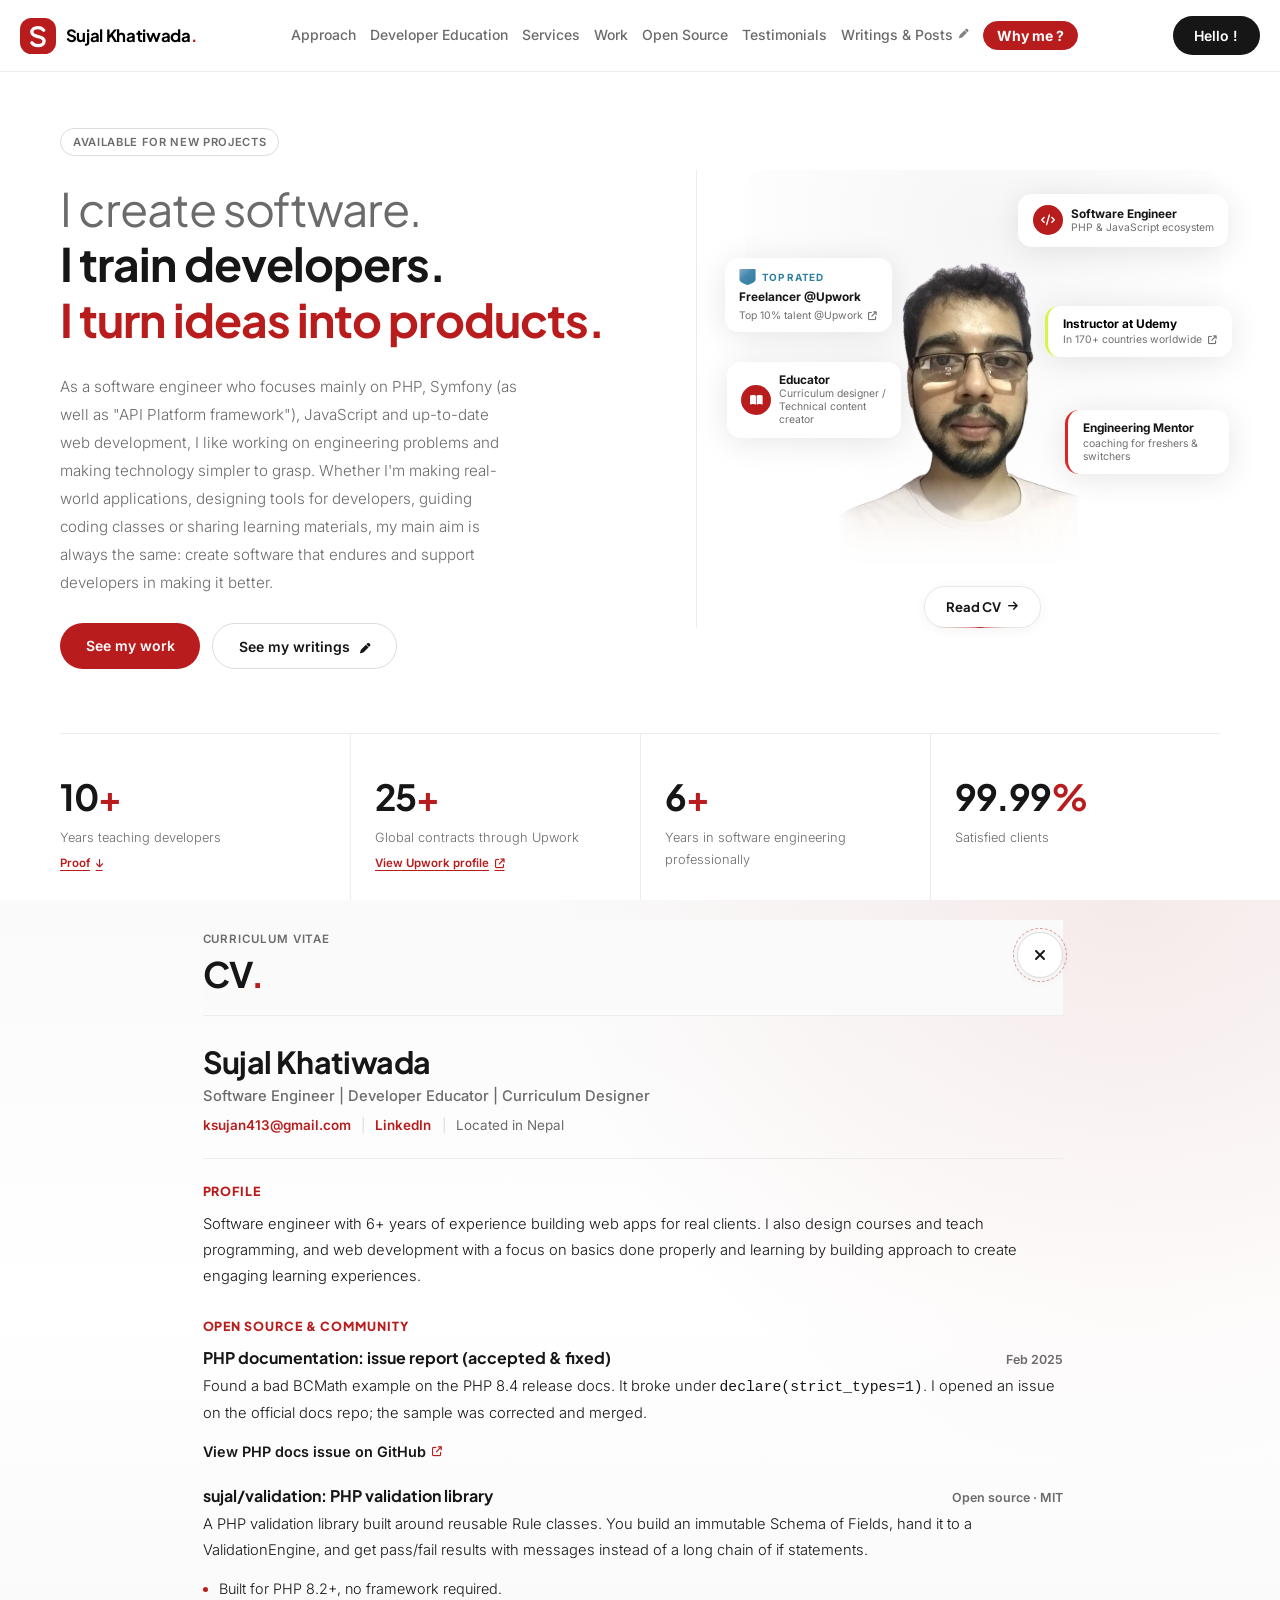
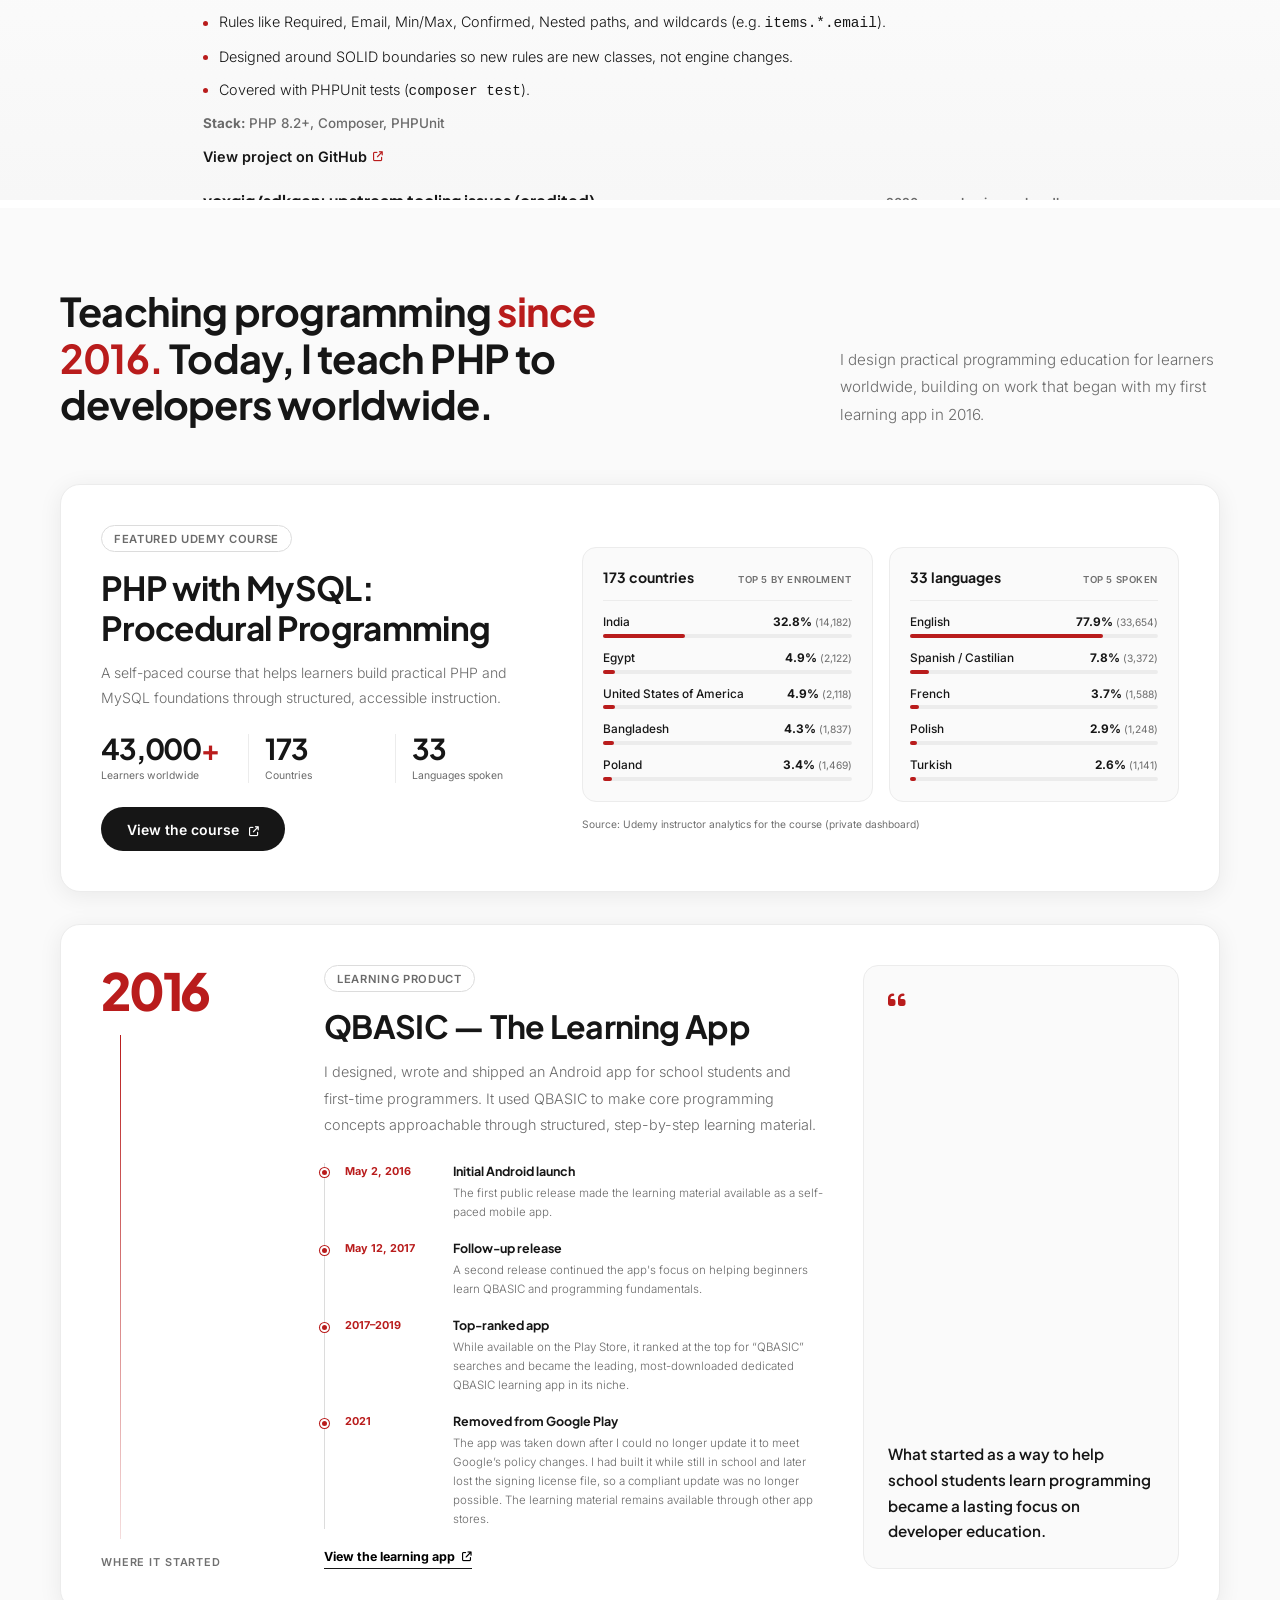
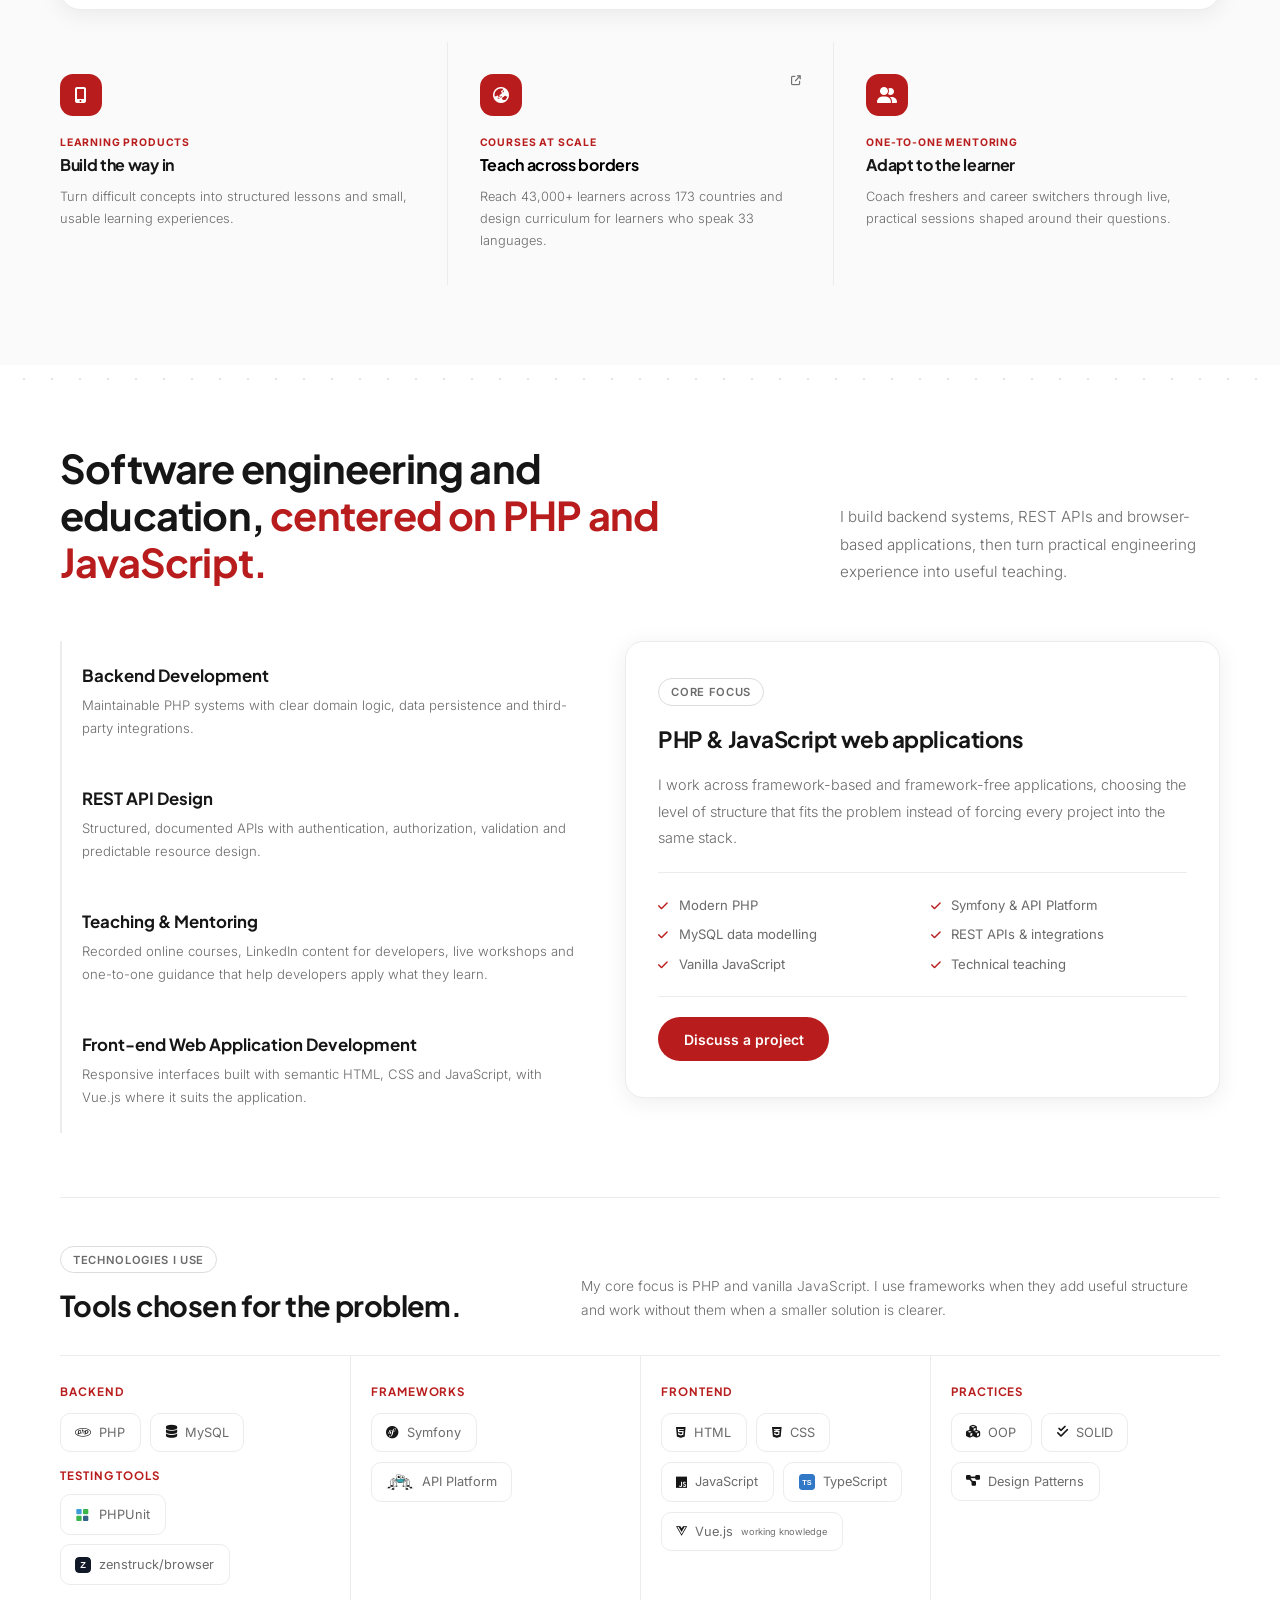
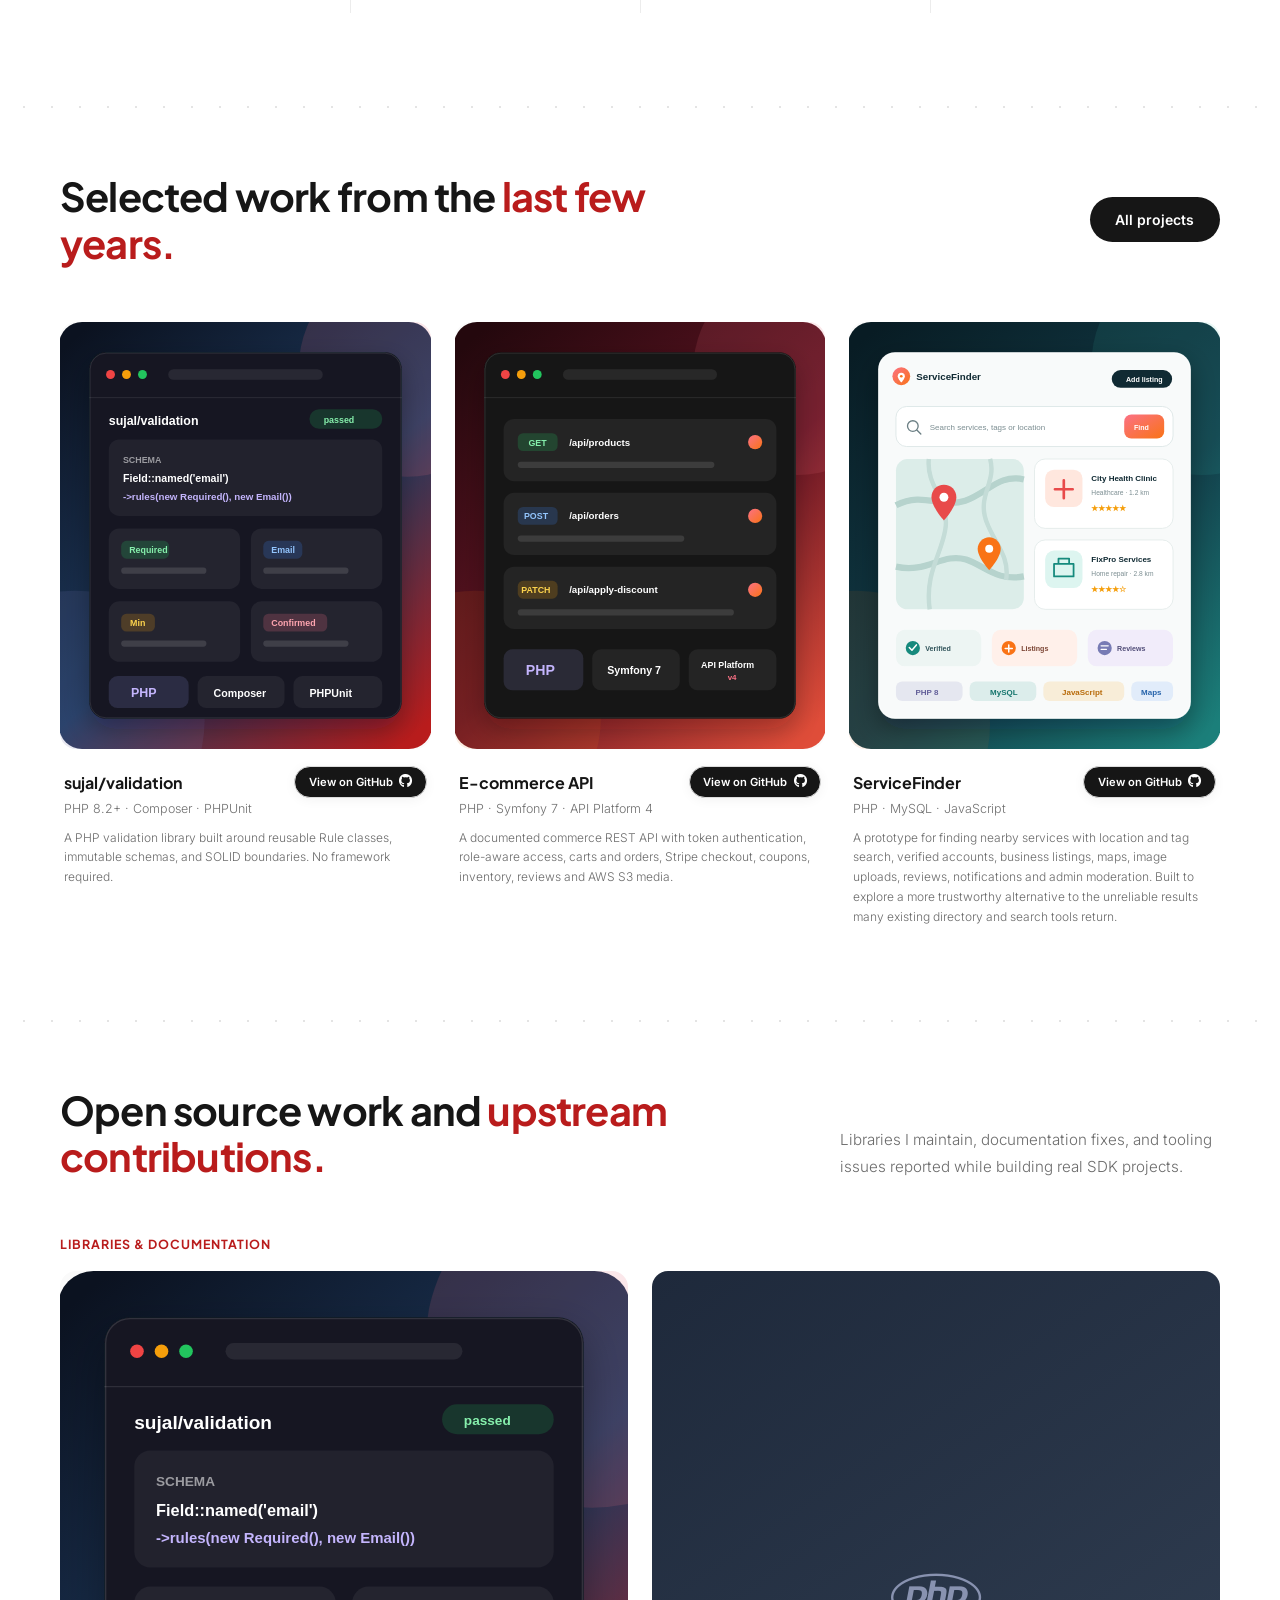
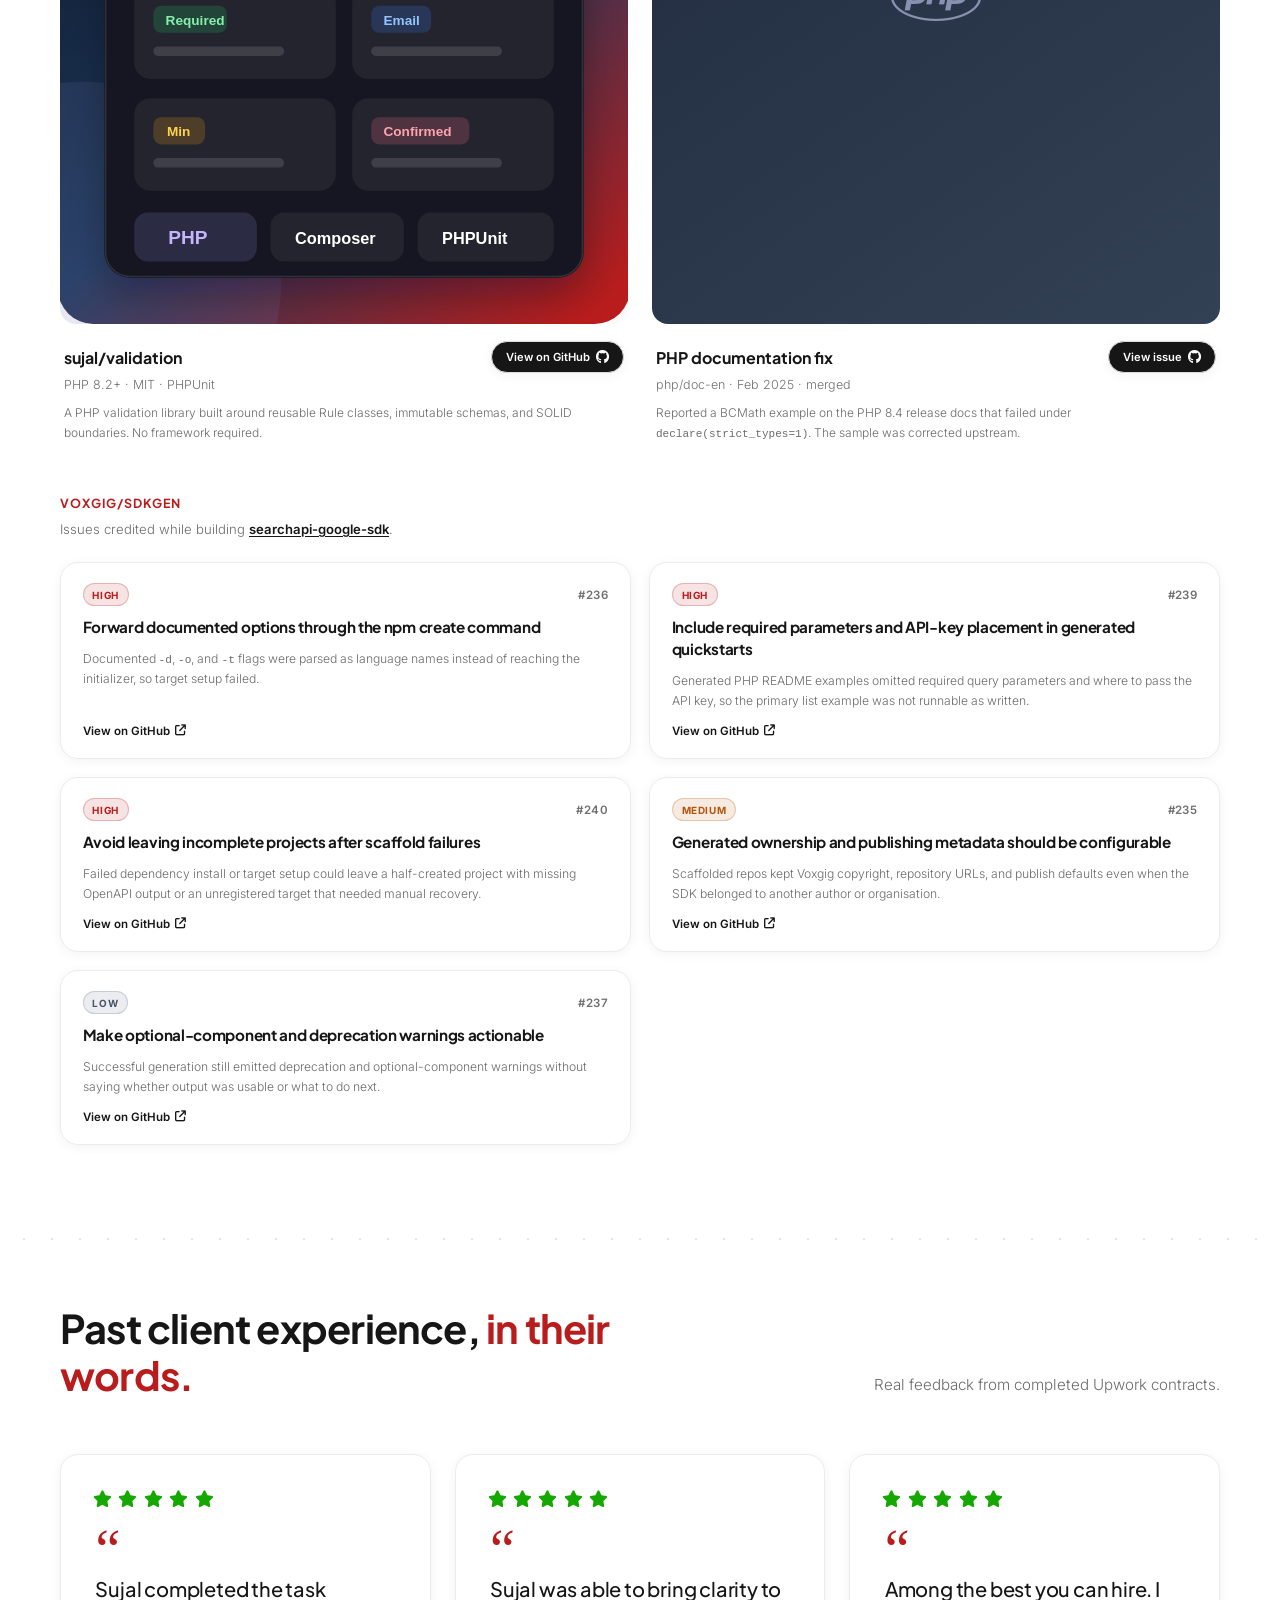
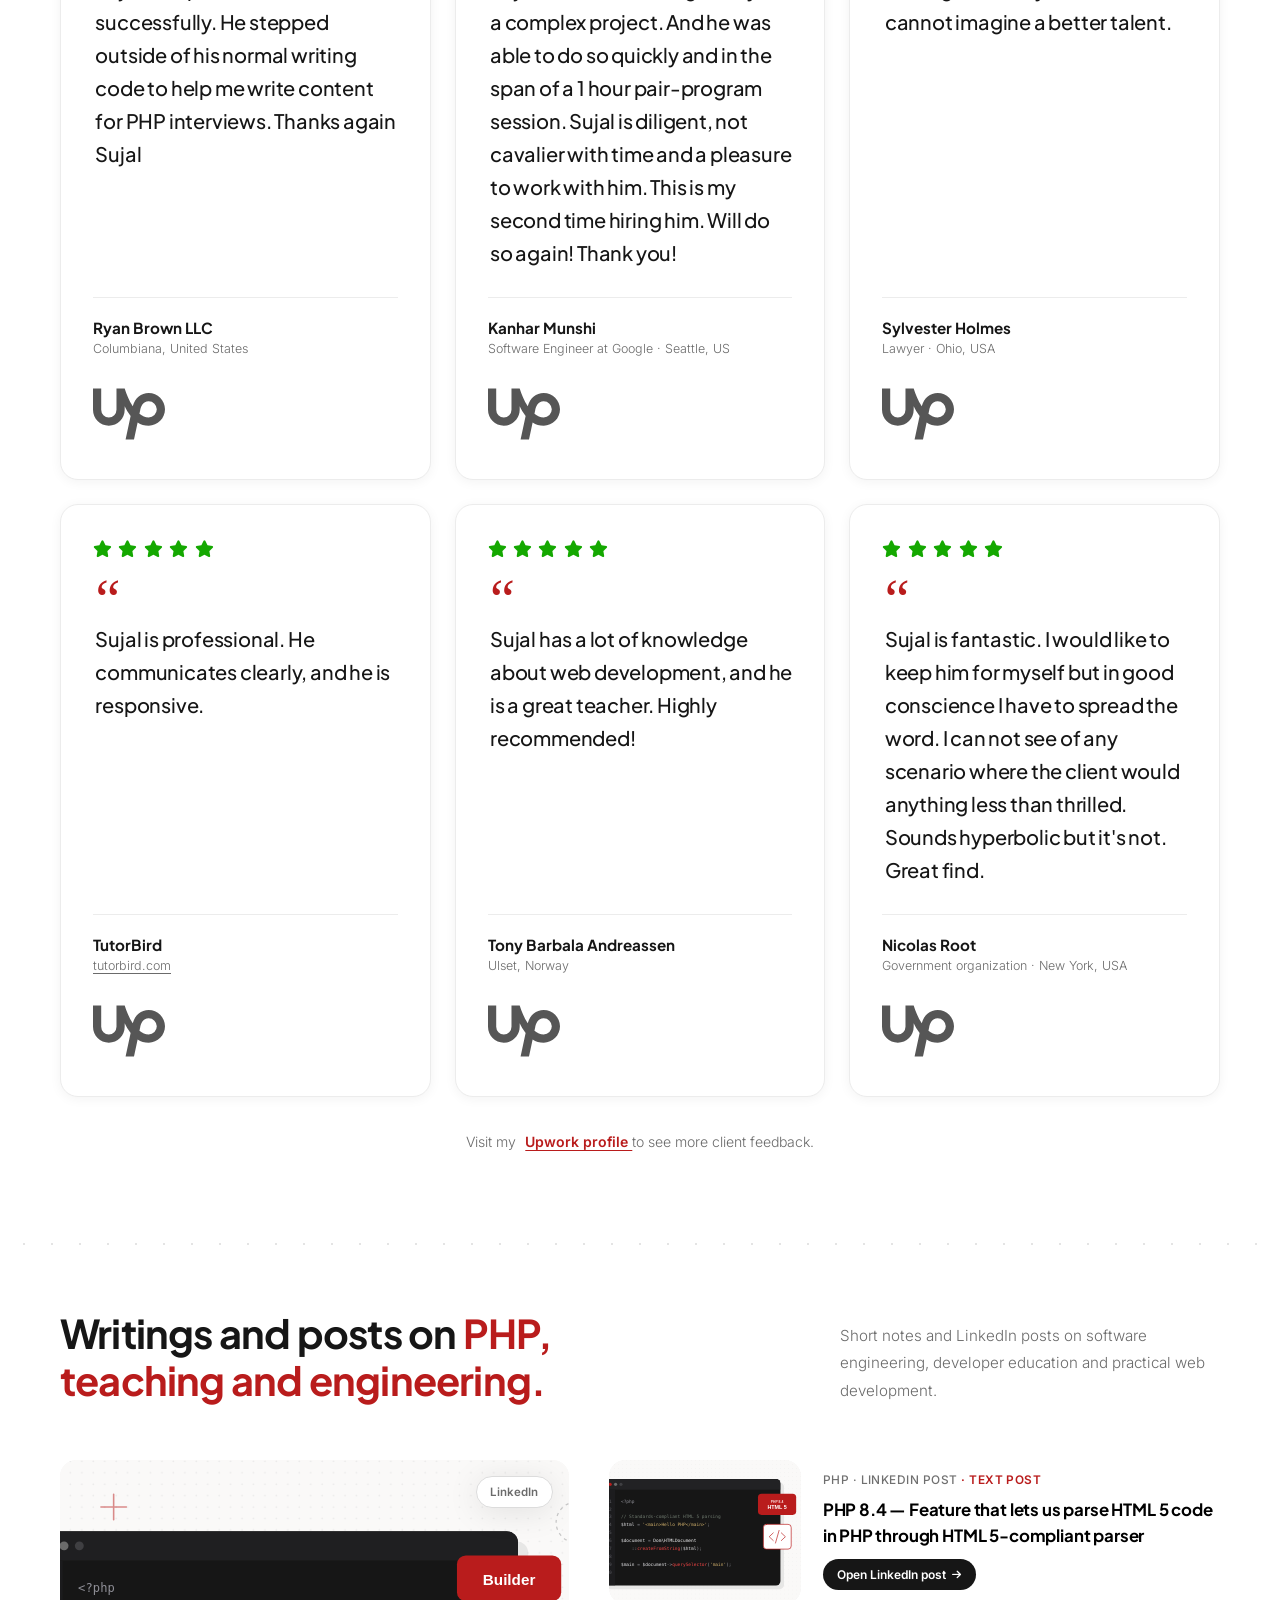
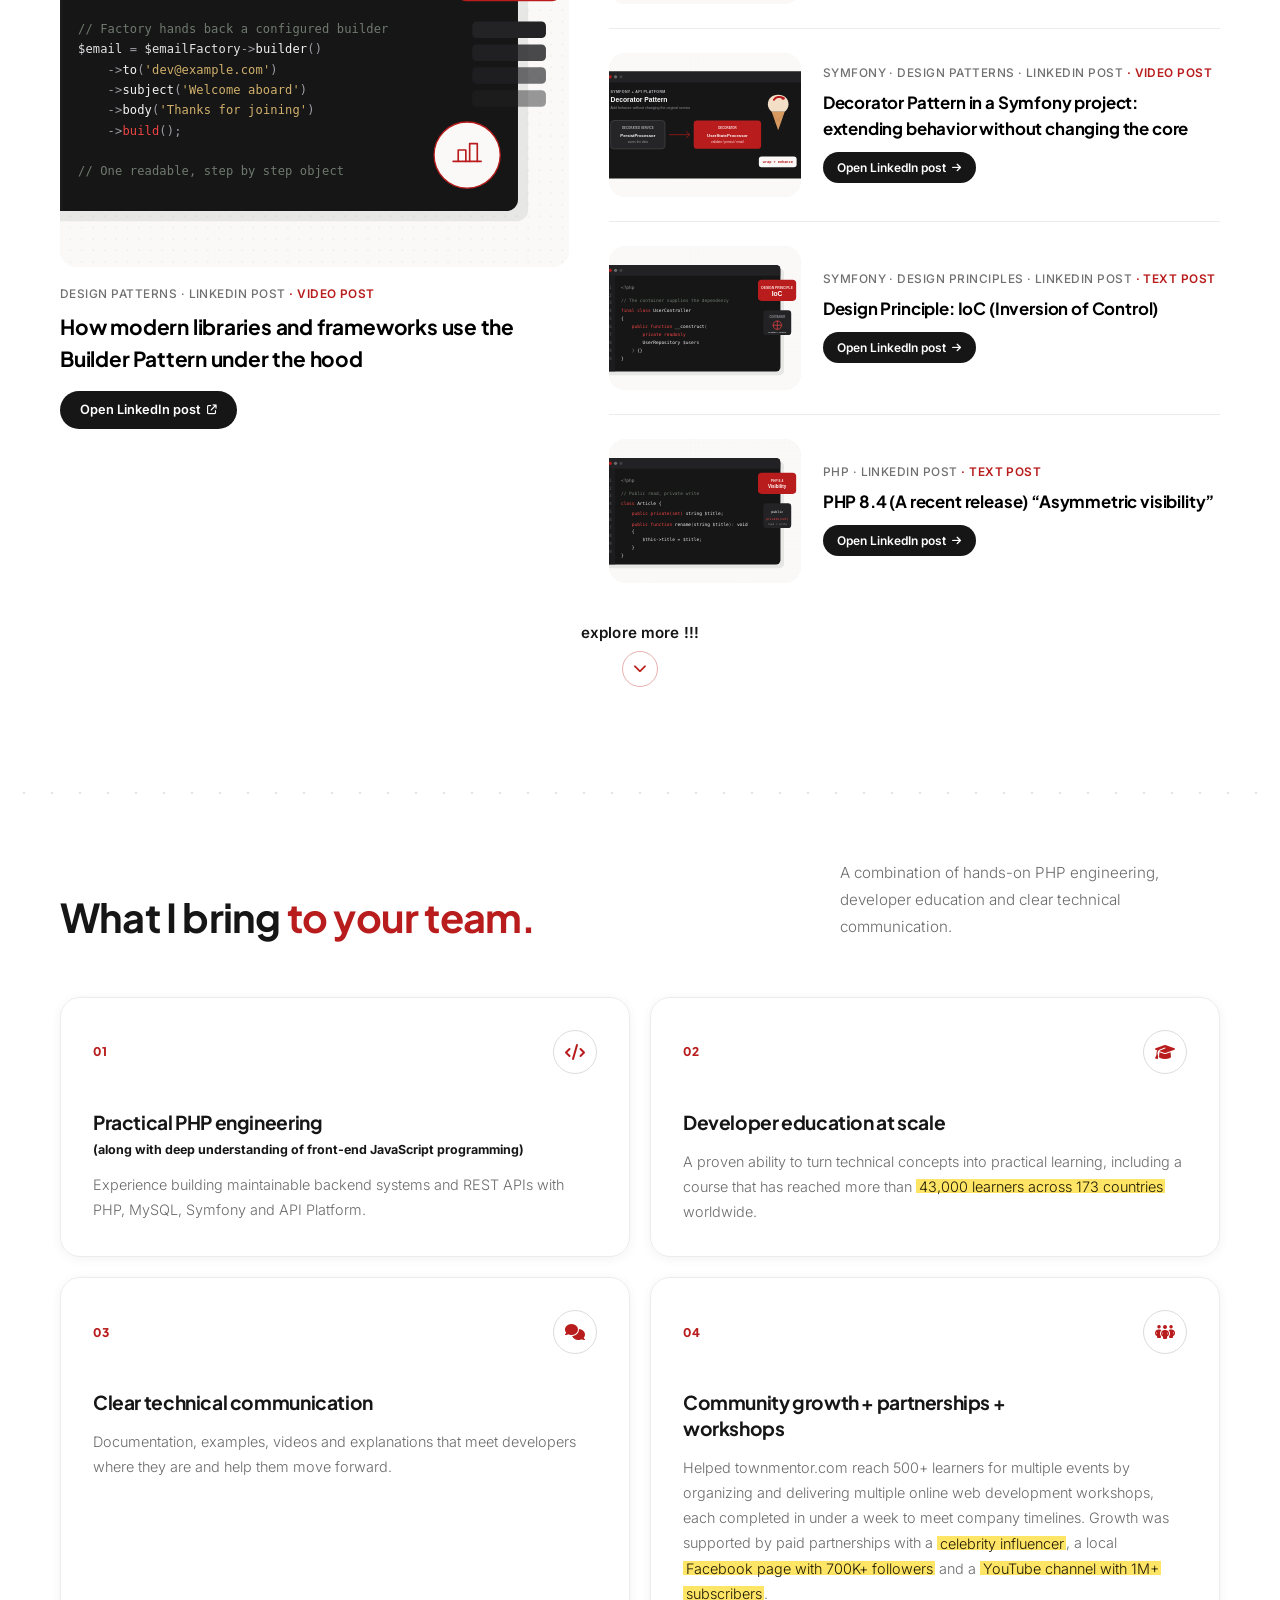
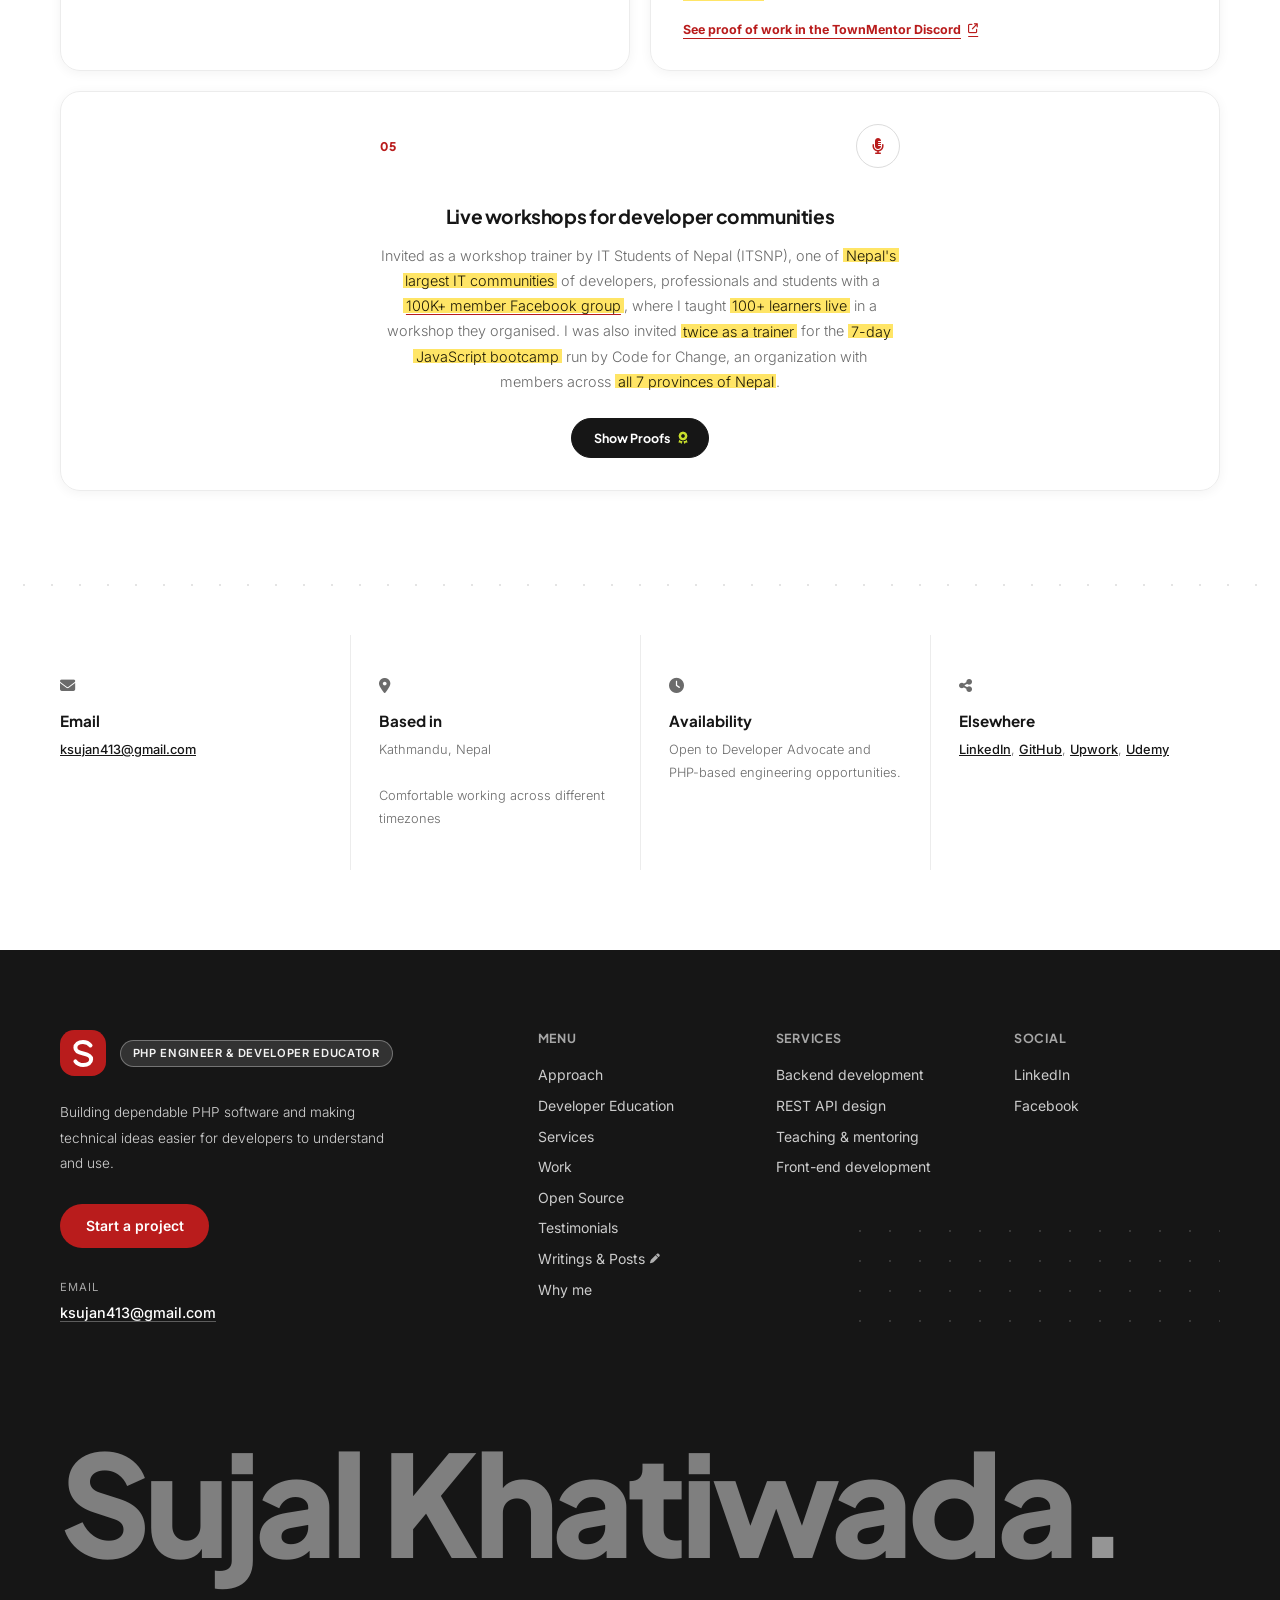
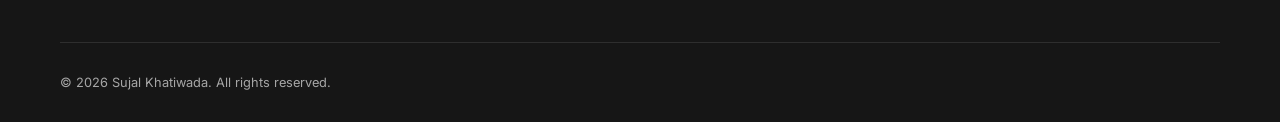
==== commit 21af876d: "Add Open Source section and refresh CV links. Highlight sujal/validation, the PHP docs fix, and cred" ====
--- a/index.html
+++ b/index.html
@@ -23,6 +23,7 @@
                 <a href="#education">Developer Education</a>
                 <a href="#services">Services</a>
                 <a href="#work">Work</a>
+                <a href="#open-source">Open Source</a>
                 <a href="#testimonials">Testimonials</a>
                 <a href="#blog" class="nav-writings">Writings & Posts <i class="fa-solid fa-pen" aria-hidden="true"></i></a>
                 <a href="#team-value" class="nav-highlight">Why me ?</a>
@@ -41,6 +42,7 @@
                 <a href="#education">Developer Education</a>
                 <a href="#services">Services</a>
                 <a href="#work">Work</a>
+                <a href="#open-source">Open Source</a>
                 <a href="#testimonials">Testimonials</a>
                 <a href="#blog" class="nav-writings">Writings & Posts <i class="fa-solid fa-pen" aria-hidden="true"></i></a>
                 <a href="#team-value" class="nav-highlight">Why me</a>
@@ -704,6 +706,177 @@
         </div>
     </section>
 
+    <!-- section: open-source -->
+    <section id="open-source">
+        <div class="container open-source-container">
+            <!-- div: section-head -->
+            <div class="section-head section-head-split">
+                <h2 class="section-title">
+                    Open source work and
+                    <span class="gradient-text">upstream contributions.</span>
+                </h2>
+                <p class="section-desc">
+                    Libraries I maintain, documentation fixes, and tooling issues
+                    reported while building real SDK projects.
+                </p>
+            </div>
+
+            <div class="open-source-block">
+                <p class="open-source-block-label">Libraries &amp; documentation</p>
+                <div class="work-grid">
+                    <article class="work-card">
+                        <div class="img-container">
+                            <img src="./images/work/project-3.svg" alt="sujal/validation PHP validation library with reusable Rule classes">
+                        </div>
+                        <div class="txt-container">
+                            <div class="work-copy">
+                                <div class="work-title-row">
+                                    <p class="work-title">sujal/validation</p>
+                                    <a href="https://github.com/sujalK/validation"
+                                        class="work-github-link"
+                                        target="_blank"
+                                        rel="noopener">
+                                        View on GitHub
+                                        <i class="fa-brands fa-github"></i>
+                                    </a>
+                                </div>
+                                <p class="work-meta">PHP 8.2+ &middot; MIT &middot; PHPUnit</p>
+                                <p class="work-summary">
+                                    A PHP validation library built around reusable Rule classes,
+                                    immutable schemas, and SOLID boundaries. No framework required.
+                                </p>
+                            </div>
+                        </div>
+                    </article>
+                    <article class="work-card">
+                        <div class="img-container open-source-doc-visual">
+                            <span class="open-source-doc-icon" aria-hidden="true"><i class="fa-brands fa-php"></i></span>
+                        </div>
+                        <div class="txt-container">
+                            <div class="work-copy">
+                                <div class="work-title-row">
+                                    <p class="work-title">PHP documentation fix</p>
+                                    <a href="https://github.com/php/doc-en/issues/4466"
+                                        class="work-github-link"
+                                        target="_blank"
+                                        rel="noopener">
+                                        View issue
+                                        <i class="fa-brands fa-github"></i>
+                                    </a>
+                                </div>
+                                <p class="work-meta">php/doc-en &middot; Feb 2025 &middot; merged</p>
+                                <p class="work-summary">
+                                    Reported a BCMath example on the PHP 8.4 release docs that failed under
+                                    <code>declare(strict_types=1)</code>. The sample was corrected upstream.
+                                </p>
+                            </div>
+                        </div>
+                    </article>
+                </div>
+            </div>
+
+            <div class="open-source-block">
+                <p class="open-source-block-label">voxgig/sdkgen</p>
+                <p class="open-source-block-note">
+                    Issues credited while building
+                    <a href="https://github.com/sujalK/searchapi-google-sdk" target="_blank" rel="noopener">searchapi-google-sdk</a>.
+                </p>
+                <div class="open-source-issue-grid">
+                    <article class="open-source-issue">
+                        <div class="open-source-issue-head">
+                            <span class="badge badge-severity badge-severity-high">High</span>
+                            <span class="open-source-issue-id">#236</span>
+                        </div>
+                        <h3 class="open-source-issue-title">Forward documented options through the npm create command</h3>
+                        <p class="open-source-issue-summary">
+                            Documented <code>-d</code>, <code>-o</code>, and <code>-t</code> flags were parsed as language names
+                            instead of reaching the initializer, so target setup failed.
+                        </p>
+                        <a href="https://github.com/voxgig/sdkgen/issues/236"
+                            class="open-source-issue-link"
+                            target="_blank"
+                            rel="noopener">
+                            View on GitHub
+                            <i class="fa-solid fa-arrow-up-right-from-square"></i>
+                        </a>
+                    </article>
+                    <article class="open-source-issue">
+                        <div class="open-source-issue-head">
+                            <span class="badge badge-severity badge-severity-high">High</span>
+                            <span class="open-source-issue-id">#239</span>
+                        </div>
+                        <h3 class="open-source-issue-title">Include required parameters and API-key placement in generated quickstarts</h3>
+                        <p class="open-source-issue-summary">
+                            Generated PHP README examples omitted required query parameters and where to pass the API key,
+                            so the primary list example was not runnable as written.
+                        </p>
+                        <a href="https://github.com/voxgig/sdkgen/issues/239"
+                            class="open-source-issue-link"
+                            target="_blank"
+                            rel="noopener">
+                            View on GitHub
+                            <i class="fa-solid fa-arrow-up-right-from-square"></i>
+                        </a>
+                    </article>
+                    <article class="open-source-issue">
+                        <div class="open-source-issue-head">
+                            <span class="badge badge-severity badge-severity-high">High</span>
+                            <span class="open-source-issue-id">#240</span>
+                        </div>
+                        <h3 class="open-source-issue-title">Avoid leaving incomplete projects after scaffold failures</h3>
+                        <p class="open-source-issue-summary">
+                            Failed dependency install or target setup could leave a half-created project with missing
+                            OpenAPI output or an unregistered target that needed manual recovery.
+                        </p>
+                        <a href="https://github.com/voxgig/sdkgen/issues/240"
+                            class="open-source-issue-link"
+                            target="_blank"
+                            rel="noopener">
+                            View on GitHub
+                            <i class="fa-solid fa-arrow-up-right-from-square"></i>
+                        </a>
+                    </article>
+                    <article class="open-source-issue">
+                        <div class="open-source-issue-head">
+                            <span class="badge badge-severity badge-severity-medium">Medium</span>
+                            <span class="open-source-issue-id">#235</span>
+                        </div>
+                        <h3 class="open-source-issue-title">Generated ownership and publishing metadata should be configurable</h3>
+                        <p class="open-source-issue-summary">
+                            Scaffolded repos kept Voxgig copyright, repository URLs, and publish defaults even when the SDK
+                            belonged to another author or organisation.
+                        </p>
+                        <a href="https://github.com/voxgig/sdkgen/issues/235"
+                            class="open-source-issue-link"
+                            target="_blank"
+                            rel="noopener">
+                            View on GitHub
+                            <i class="fa-solid fa-arrow-up-right-from-square"></i>
+                        </a>
+                    </article>
+                    <article class="open-source-issue">
+                        <div class="open-source-issue-head">
+                            <span class="badge badge-severity badge-severity-low">Low</span>
+                            <span class="open-source-issue-id">#237</span>
+                        </div>
+                        <h3 class="open-source-issue-title">Make optional-component and deprecation warnings actionable</h3>
+                        <p class="open-source-issue-summary">
+                            Successful generation still emitted deprecation and optional-component warnings without saying
+                            whether output was usable or what to do next.
+                        </p>
+                        <a href="https://github.com/voxgig/sdkgen/issues/237"
+                            class="open-source-issue-link"
+                            target="_blank"
+                            rel="noopener">
+                            View on GitHub
+                            <i class="fa-solid fa-arrow-up-right-from-square"></i>
+                        </a>
+                    </article>
+                </div>
+            </div>
+        </div>
+    </section>
+
     <!-- section: testimonials -->
     <section id="testimonials">
         <div class="container testimonials-container">
@@ -1041,6 +1214,7 @@
                         <a href="#education">Developer Education</a>
                         <a href="#services">Services</a>
                         <a href="#work">Work</a>
+                        <a href="#open-source">Open Source</a>
                         <a href="#testimonials">Testimonials</a>
                         <a href="#blog" class="nav-writings">Writings & Posts <i class="fa-solid fa-pen" aria-hidden="true"></i></a>
                         <a href="#team-value">Why me</a>
@@ -1159,6 +1333,49 @@
                                     rel="noopener"
                                     aria-label="View sujal/validation PHP library on GitHub">
                                     View project on GitHub
+                                    <i class="fa-solid fa-arrow-up-right-from-square" aria-hidden="true"></i>
+                                </a>
+                            </li>
+                        </ul>
+                    </div>
+                    <div class="cv-entry">
+                        <div class="cv-entry-head">
+                            <h5>voxgig/sdkgen: upstream tooling issues (credited)</h5>
+                            <span class="cv-entry-date">2026 · searchapi-google-sdk</span>
+                        </div>
+                        <p>
+                            While generating a PHP SDK with sdkgen, I hit gaps in the create command, quickstarts,
+                            scaffold recovery, and generated metadata. I reported them on the upstream repo; the
+                            maintainer opened tracked issues and credited my findings.
+                        </p>
+                        <ul class="cv-links">
+                            <li>
+                                <a href="https://github.com/voxgig/sdkgen/issues/236" target="_blank" rel="noopener">
+                                    #236 · npm create option forwarding (severity: high)
+                                    <i class="fa-solid fa-arrow-up-right-from-square" aria-hidden="true"></i>
+                                </a>
+                            </li>
+                            <li>
+                                <a href="https://github.com/voxgig/sdkgen/issues/239" target="_blank" rel="noopener">
+                                    #239 · quickstart required params &amp; API keys (severity: high)
+                                    <i class="fa-solid fa-arrow-up-right-from-square" aria-hidden="true"></i>
+                                </a>
+                            </li>
+                            <li>
+                                <a href="https://github.com/voxgig/sdkgen/issues/240" target="_blank" rel="noopener">
+                                    #240 · incomplete projects after scaffold failures (severity: high)
+                                    <i class="fa-solid fa-arrow-up-right-from-square" aria-hidden="true"></i>
+                                </a>
+                            </li>
+                            <li>
+                                <a href="https://github.com/voxgig/sdkgen/issues/235" target="_blank" rel="noopener">
+                                    #235 · configurable ownership &amp; publishing metadata (severity: medium)
+                                    <i class="fa-solid fa-arrow-up-right-from-square" aria-hidden="true"></i>
+                                </a>
+                            </li>
+                            <li>
+                                <a href="https://github.com/voxgig/sdkgen/issues/237" target="_blank" rel="noopener">
+                                    #237 · actionable optional-component warnings (severity: low)
                                     <i class="fa-solid fa-arrow-up-right-from-square" aria-hidden="true"></i>
                                 </a>
                             </li>
@@ -1445,6 +1662,12 @@
                         <li>
                             <a href="https://github.com/sujalK" target="_blank" rel="noopener">
                                 GitHub Repository
+                                <i class="fa-solid fa-arrow-up-right-from-square" aria-hidden="true"></i>
+                            </a>
+                        </li>
+                        <li>
+                            <a href="https://sujalk.github.io/portfolio" target="_blank" rel="noopener">
+                                Portfolio Website
                                 <i class="fa-solid fa-arrow-up-right-from-square" aria-hidden="true"></i>
                             </a>
                         </li>
--- a/css/style.css
+++ b/css/style.css
@@ -301,6 +301,7 @@
 #education,
 #services,
 #work,
+#open-source,
 #testimonials,
 #blog,
 #team-value,
@@ -312,6 +313,7 @@
 #approach,
 #services,
 #work,
+#open-source,
 #pricing,
 #testimonials,
 #blog,
@@ -1748,6 +1750,262 @@
     color: var(--text-muted);
 }
 
+/* section: open-source */
+#open-source {
+    padding: 5rem 0;
+}
+
+#open-source .open-source-container .open-source-block + .open-source-block {
+    margin-top: 3.25rem;
+}
+
+#open-source .open-source-container .open-source-block-label {
+    margin: 0 0 1.15rem;
+    font-family: var(--jakarta-font);
+    font-size: .78rem;
+    font-weight: 700;
+    letter-spacing: .08em;
+    text-transform: uppercase;
+    color: var(--accent-magenta);
+}
+
+#open-source .open-source-container .open-source-block-note {
+    margin: -.65rem 0 1.35rem;
+    max-width: 42rem;
+    font-size: .82rem;
+    font-weight: 300;
+    line-height: 1.65;
+    color: var(--text-muted);
+}
+
+#open-source .open-source-container .open-source-block-note a {
+    color: var(--main-neutral-dark-tone);
+    font-weight: 600;
+    text-decoration: underline;
+    text-underline-offset: .15em;
+}
+
+#open-source .open-source-container .work-grid {
+    display: grid;
+    grid-template-columns: repeat(2, 1fr);
+    gap: 1.5rem;
+}
+
+#open-source .open-source-container .work-grid .work-card .img-container {
+    overflow: hidden;
+    border-radius: 16px;
+    aspect-ratio: 4 / 4.6;
+    background: var(--main-neutral-soft);
+}
+
+#open-source .open-source-container .work-grid .work-card .img-container.open-source-doc-visual {
+    display: grid;
+    place-items: center;
+    background: linear-gradient(145deg, #1e293b 0%, #334155 100%);
+}
+
+#open-source .open-source-container .work-grid .work-card .open-source-doc-icon {
+    font-size: 4.5rem;
+    color: #8892b0;
+}
+
+#open-source .open-source-container .work-grid .work-card .img-container img {
+    height: 100%;
+    width: 100%;
+    object-fit: cover;
+    transition: .5s transform;
+}
+
+#open-source .open-source-container .work-grid .work-card:hover .img-container img {
+    transform: scale(1.05);
+}
+
+#open-source .open-source-container .work-grid .work-card .txt-container {
+    display: flex;
+    flex-direction: column;
+    align-items: flex-start;
+    gap: 1.15rem;
+    padding: 1.1rem .25rem 0 .25rem;
+}
+
+#open-source .open-source-container .work-grid .work-card .txt-container .work-copy {
+    min-width: 0;
+    width: 100%;
+}
+
+#open-source .open-source-container .work-grid .work-card .txt-container .work-title-row {
+    display: flex;
+    align-items: center;
+    justify-content: space-between;
+    gap: .75rem;
+}
+
+#open-source .open-source-container .work-grid .work-card .txt-container .work-title {
+    font-family: var(--jakarta-font);
+    font-weight: 700;
+    font-size: 1rem;
+}
+
+#open-source .open-source-container .work-grid .work-card .txt-container .work-github-link {
+    display: inline-flex;
+    align-items: center;
+    gap: .4rem;
+    flex-shrink: 0;
+    padding: .5rem .85rem;
+    border: 1px solid var(--border-mid);
+    border-radius: 50px;
+    background: var(--main-neutral-dark-tone);
+    color: #fff;
+    font-size: .7rem;
+    font-weight: 600;
+    white-space: nowrap;
+    box-shadow: var(--shadow-soft);
+    transition: .25s background-color, .25s border-color, .25s transform, .25s box-shadow;
+}
+
+#open-source .open-source-container .work-grid .work-card .txt-container .work-github-link i {
+    font-size: .85rem;
+    transition: .25s transform;
+}
+
+#open-source .open-source-container .work-grid .work-card .txt-container .work-github-link:hover {
+    background: var(--accent-magenta);
+    border-color: var(--accent-magenta);
+    transform: translateY(-2px);
+    box-shadow: 0 8px 20px rgba(185, 28, 28, .22);
+}
+
+#open-source .open-source-container .work-grid .work-card .txt-container .work-meta {
+    font-size: .78rem;
+    font-weight: 300;
+    color: var(--text-light);
+    padding-top: .2rem;
+}
+
+#open-source .open-source-container .work-grid .work-card .txt-container .work-summary {
+    padding-top: .7rem;
+    font-size: .75rem;
+    font-weight: 300;
+    line-height: 1.65;
+    color: var(--text-muted);
+}
+
+#open-source .open-source-container .work-grid .work-card .txt-container .work-summary code {
+    font-family: ui-monospace, SFMono-Regular, Menlo, Consolas, monospace;
+    font-size: .92em;
+}
+
+#open-source .open-source-container .open-source-issue-grid {
+    display: grid;
+    grid-template-columns: repeat(2, minmax(0, 1fr));
+    gap: 1.15rem;
+}
+
+#open-source .open-source-container .open-source-issue {
+    display: flex;
+    flex-direction: column;
+    gap: .65rem;
+    padding: 1.25rem 1.35rem;
+    border: 1px solid var(--border-soft);
+    border-radius: 18px;
+    background: var(--main-neutral-white);
+    box-shadow: var(--shadow-soft);
+    transition: .25s border-color, .25s transform, .25s box-shadow;
+}
+
+#open-source .open-source-container .open-source-issue:hover {
+    border-color: var(--border-mid);
+    transform: translateY(-2px);
+    box-shadow: 0 10px 28px rgba(15, 23, 42, .08);
+}
+
+#open-source .open-source-container .open-source-issue-head {
+    display: flex;
+    align-items: center;
+    justify-content: space-between;
+    gap: .75rem;
+}
+
+#open-source .open-source-container .badge-severity {
+    font-size: .62rem;
+    font-weight: 700;
+    letter-spacing: .06em;
+    text-transform: uppercase;
+    border-radius: 999px;
+    padding: .28rem .55rem;
+}
+
+#open-source .open-source-container .badge-severity-high {
+    background: rgba(185, 28, 28, .12);
+    color: #b91c1c;
+    border: 1px solid rgba(185, 28, 28, .25);
+}
+
+#open-source .open-source-container .badge-severity-medium {
+    background: rgba(180, 83, 9, .12);
+    color: #b45309;
+    border: 1px solid rgba(180, 83, 9, .25);
+}
+
+#open-source .open-source-container .badge-severity-low {
+    background: rgba(71, 85, 105, .1);
+    color: #475569;
+    border: 1px solid rgba(71, 85, 105, .22);
+}
+
+#open-source .open-source-container .open-source-issue-id {
+    font-size: .72rem;
+    font-weight: 600;
+    letter-spacing: .04em;
+    color: var(--text-light);
+}
+
+#open-source .open-source-container .open-source-issue-title {
+    margin: 0;
+    font-family: var(--jakarta-font);
+    font-size: .95rem;
+    font-weight: 700;
+    line-height: 1.45;
+    color: var(--main-neutral-dark-tone);
+}
+
+#open-source .open-source-container .open-source-issue-summary {
+    margin: 0;
+    flex: 1;
+    font-size: .76rem;
+    font-weight: 300;
+    line-height: 1.65;
+    color: var(--text-muted);
+}
+
+#open-source .open-source-container .open-source-issue-summary code {
+    font-family: ui-monospace, SFMono-Regular, Menlo, Consolas, monospace;
+    font-size: .92em;
+}
+
+#open-source .open-source-container .open-source-issue-link {
+    display: inline-flex;
+    align-items: center;
+    gap: .35rem;
+    margin-top: .15rem;
+    font-size: .72rem;
+    font-weight: 600;
+    color: var(--main-neutral-dark-tone);
+}
+
+#open-source .open-source-container .open-source-issue-link i {
+    font-size: .68rem;
+    transition: .2s transform;
+}
+
+#open-source .open-source-container .open-source-issue-link:hover {
+    color: var(--accent-magenta);
+}
+
+#open-source .open-source-container .open-source-issue-link:hover i {
+    transform: translate(.12rem, -.12rem);
+}
+
 /* section: pricing */
 #pricing {
     padding: 5rem 0;
@@ -4242,6 +4500,10 @@
         grid-template-columns: repeat(2, 1fr);
     }
 
+    #open-source .open-source-container .open-source-issue-grid {
+        grid-template-columns: 1fr;
+    }
+
     #pricing .pricing-container .pricing-grid {
         grid-template-columns: 1fr;
     }
@@ -4415,6 +4677,11 @@
         gap: 2rem;
     }
 
+    #open-source .open-source-container .work-grid {
+        grid-template-columns: 1fr;
+        gap: 2rem;
+    }
+
     .plan {
         padding: 1.75rem 1.35rem;
     }
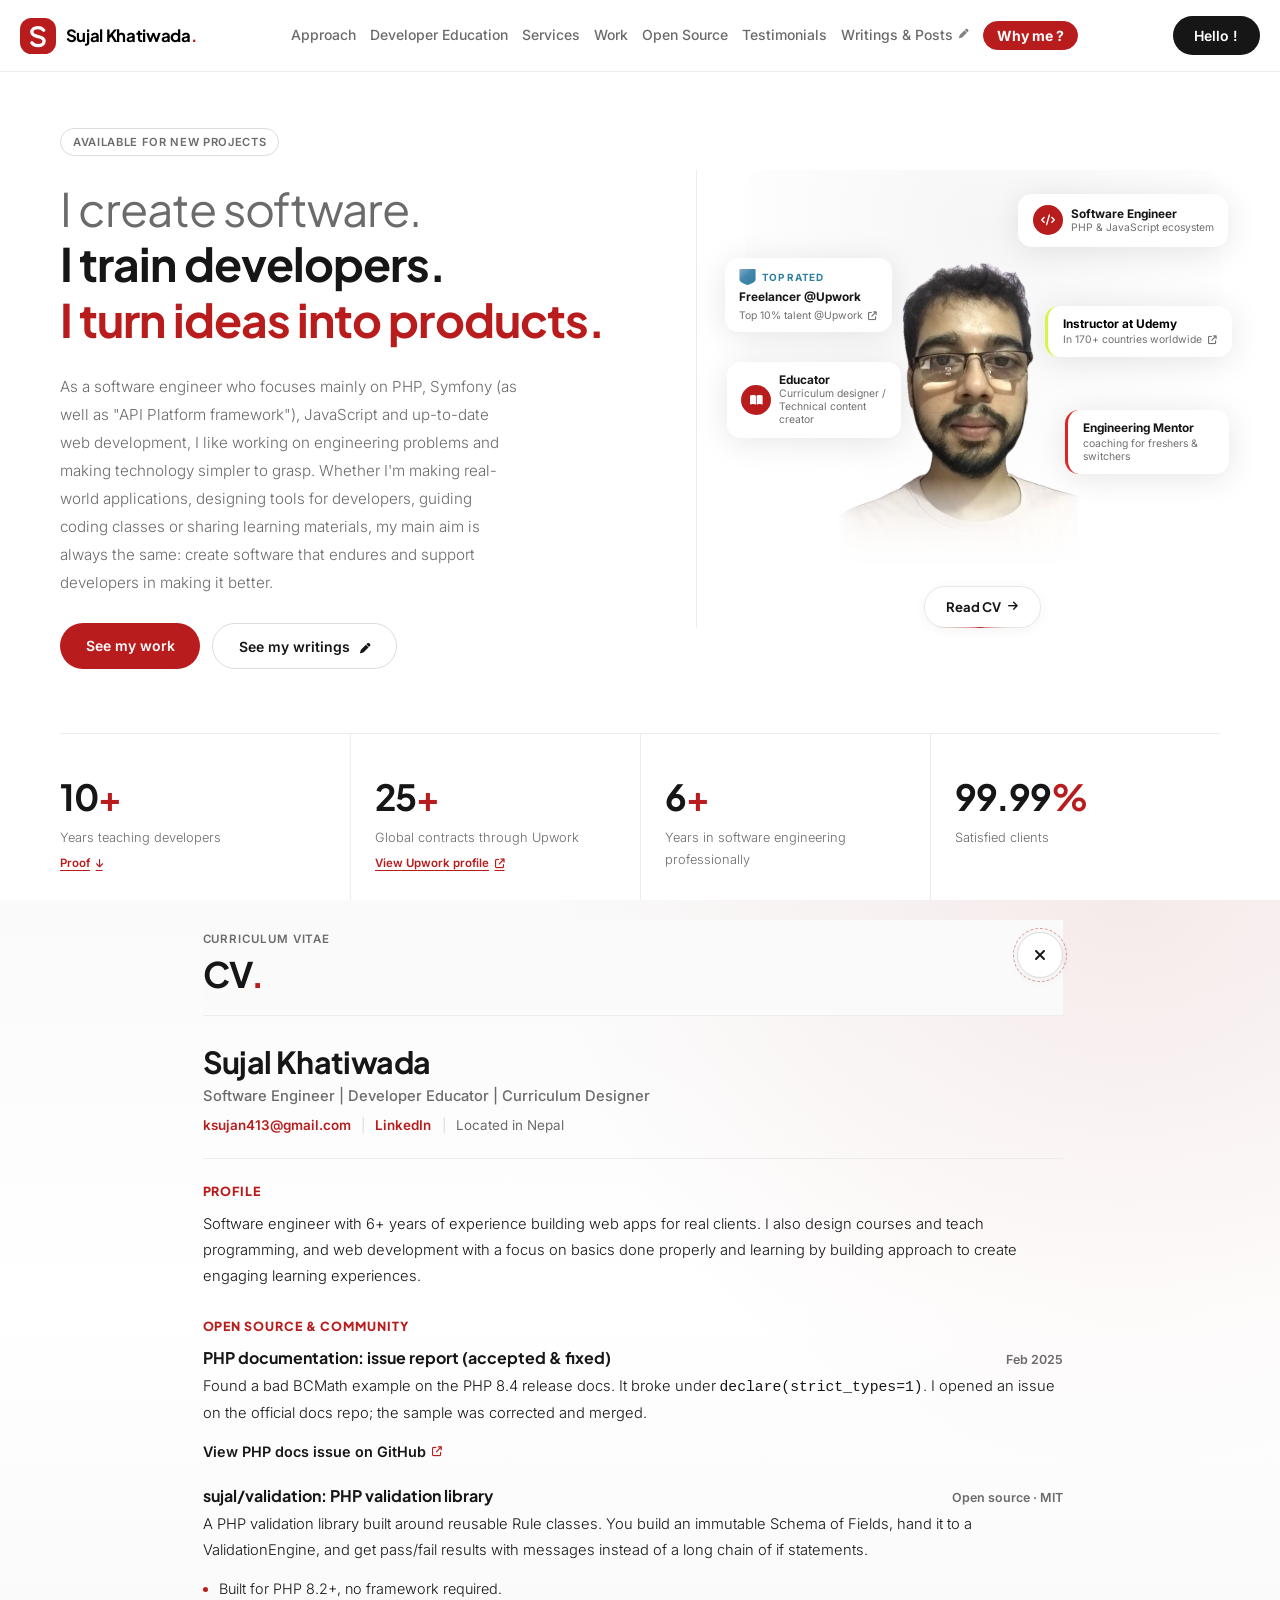
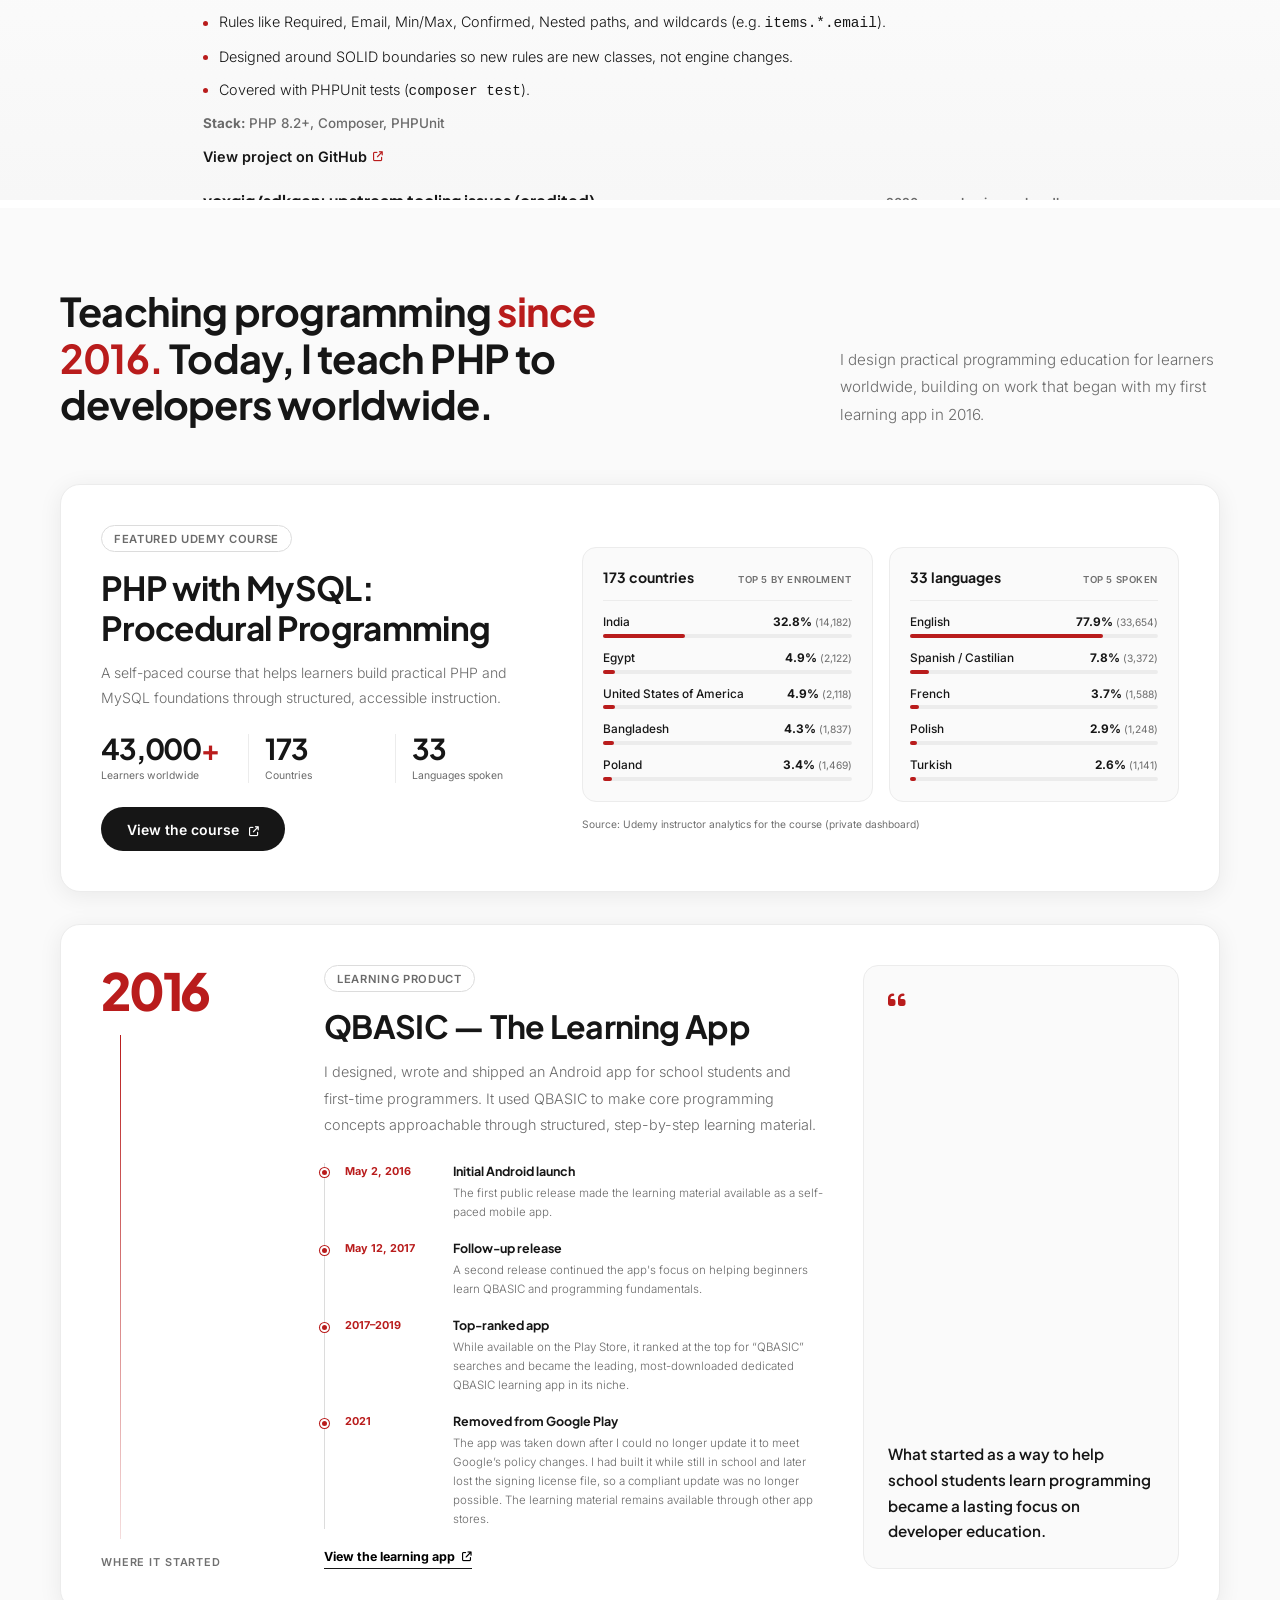
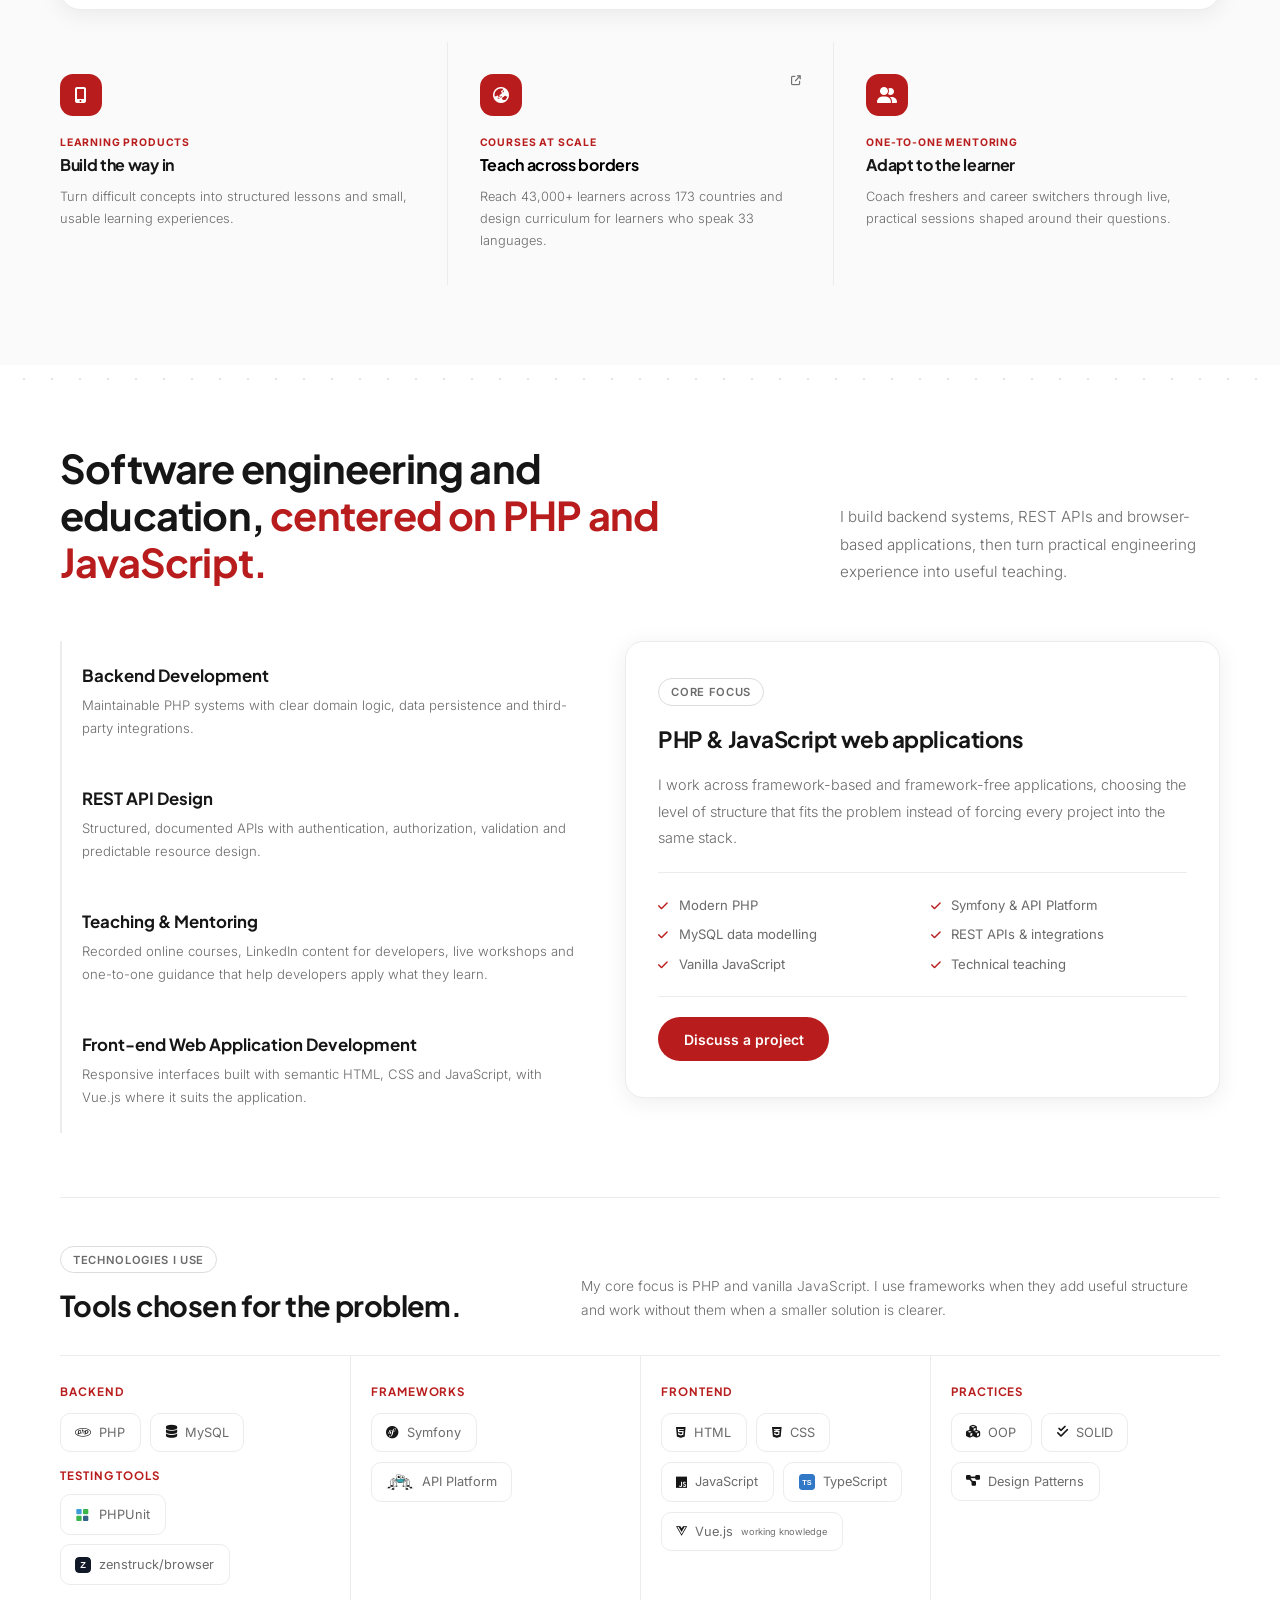
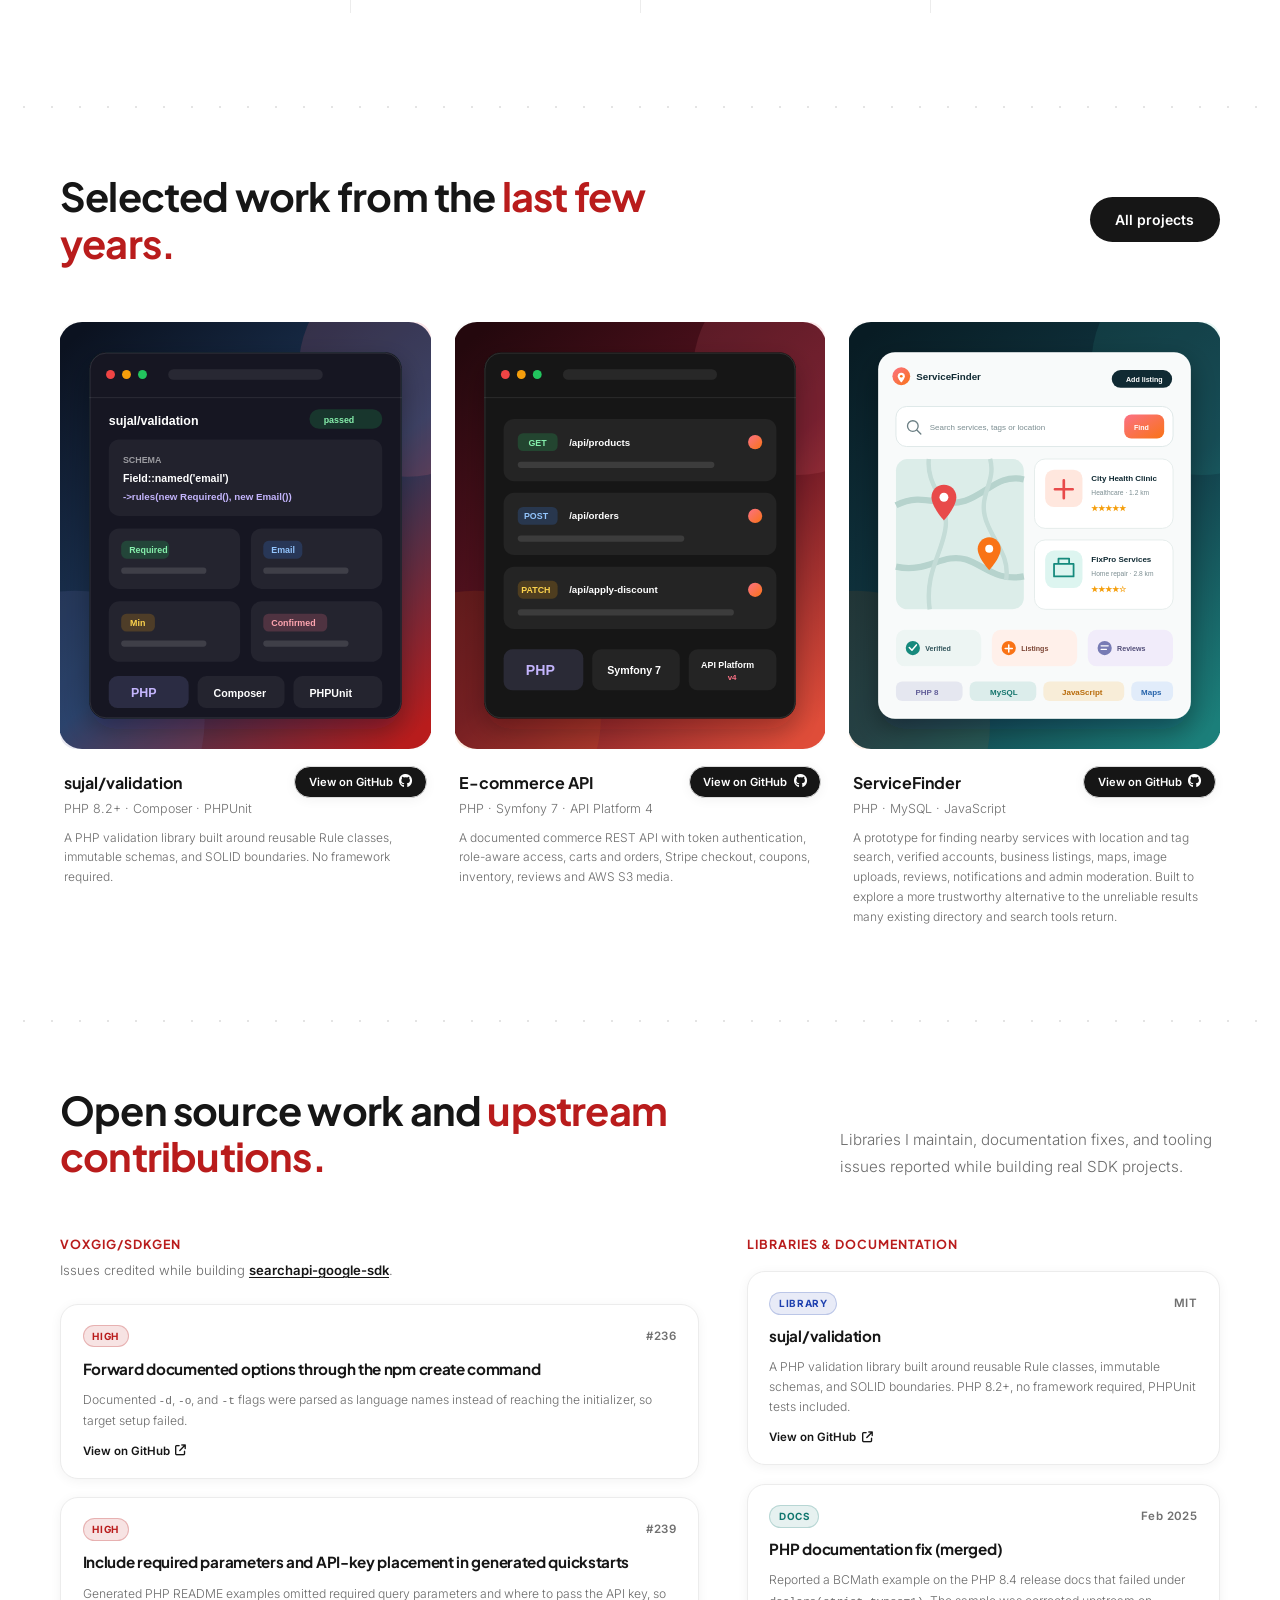
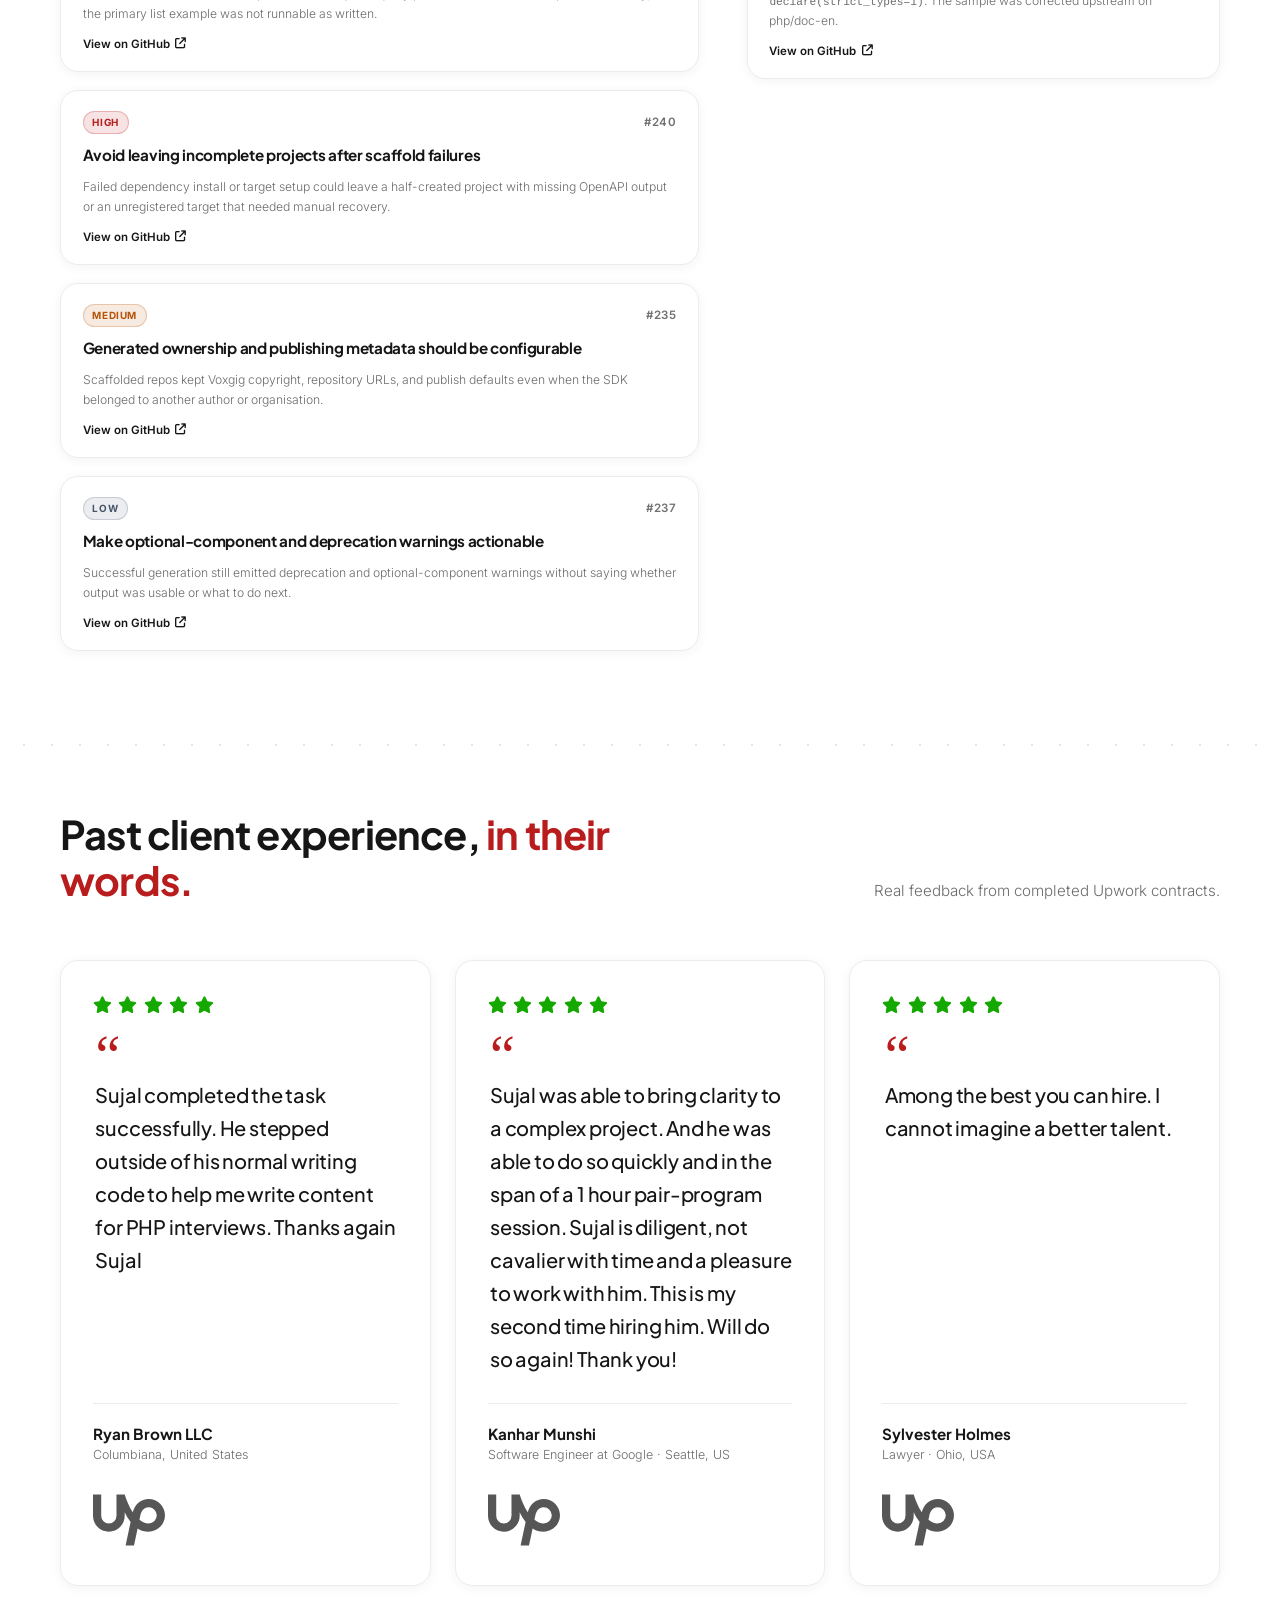
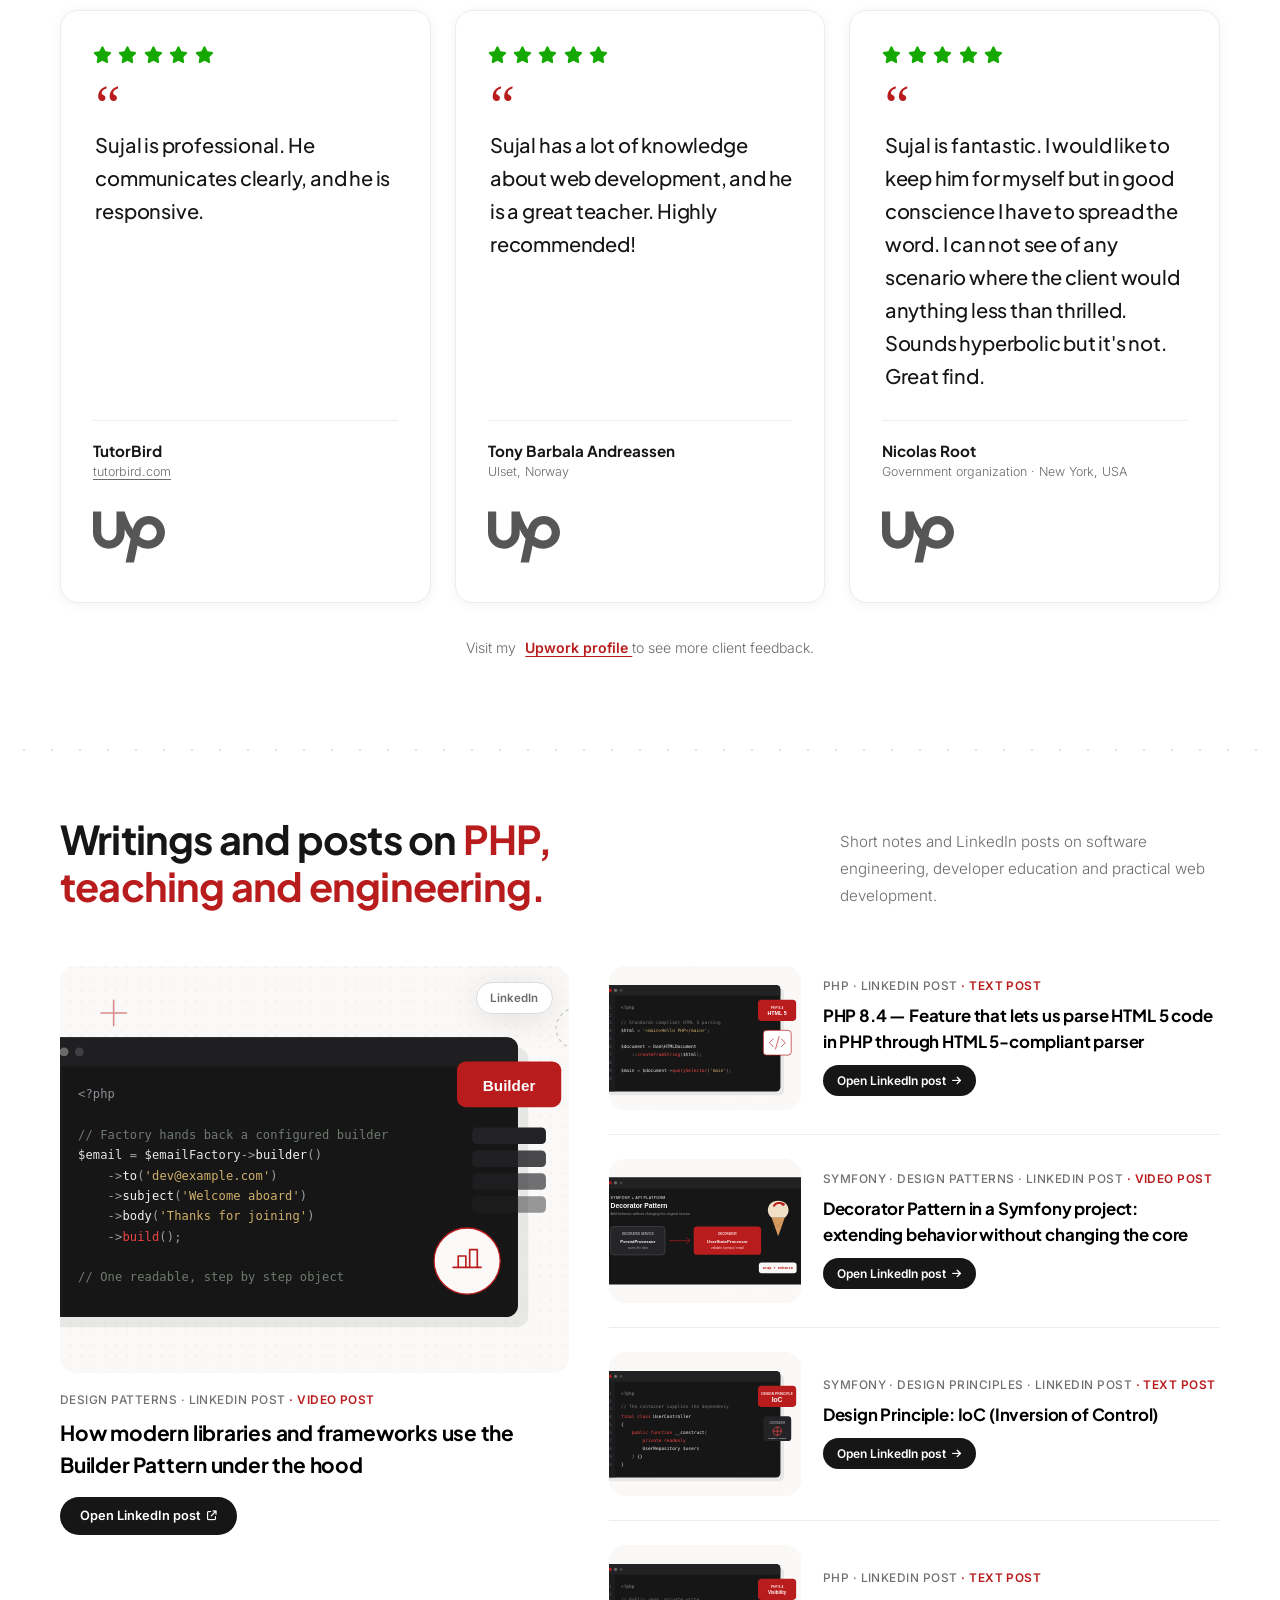
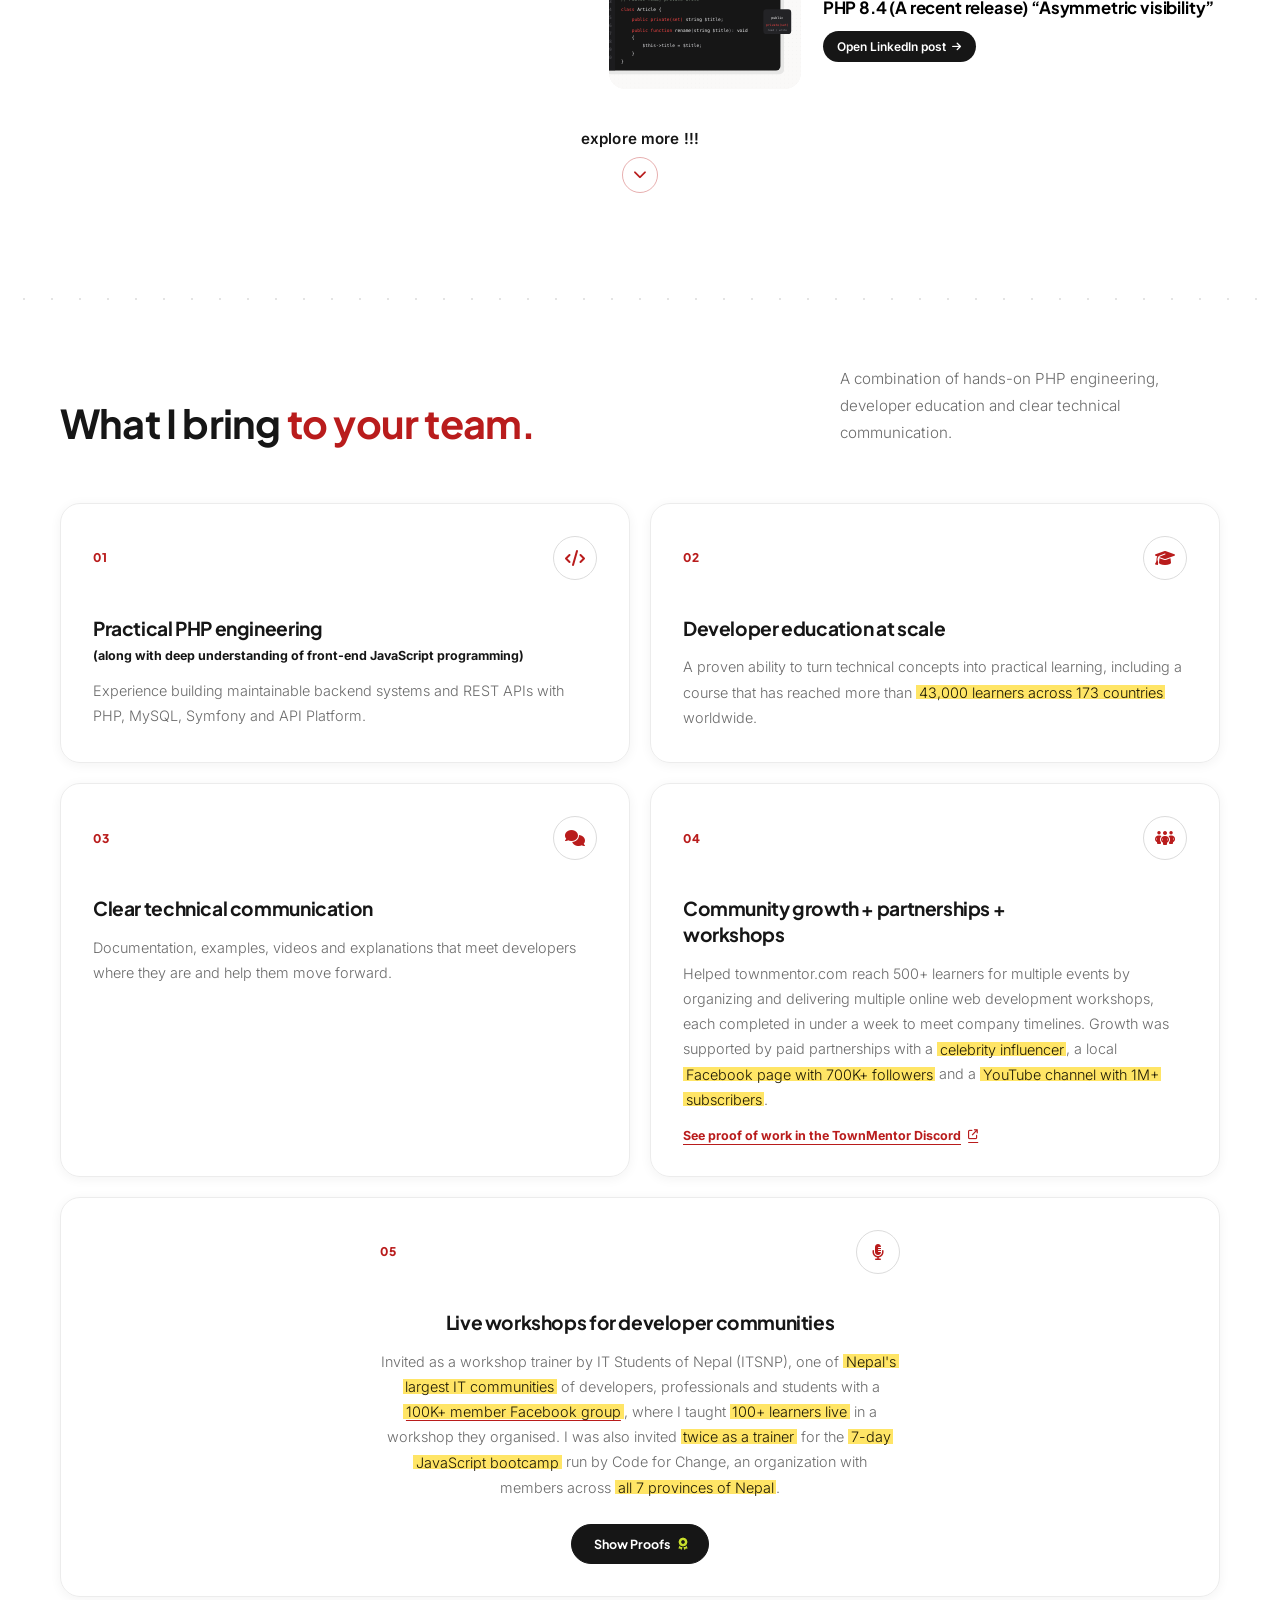
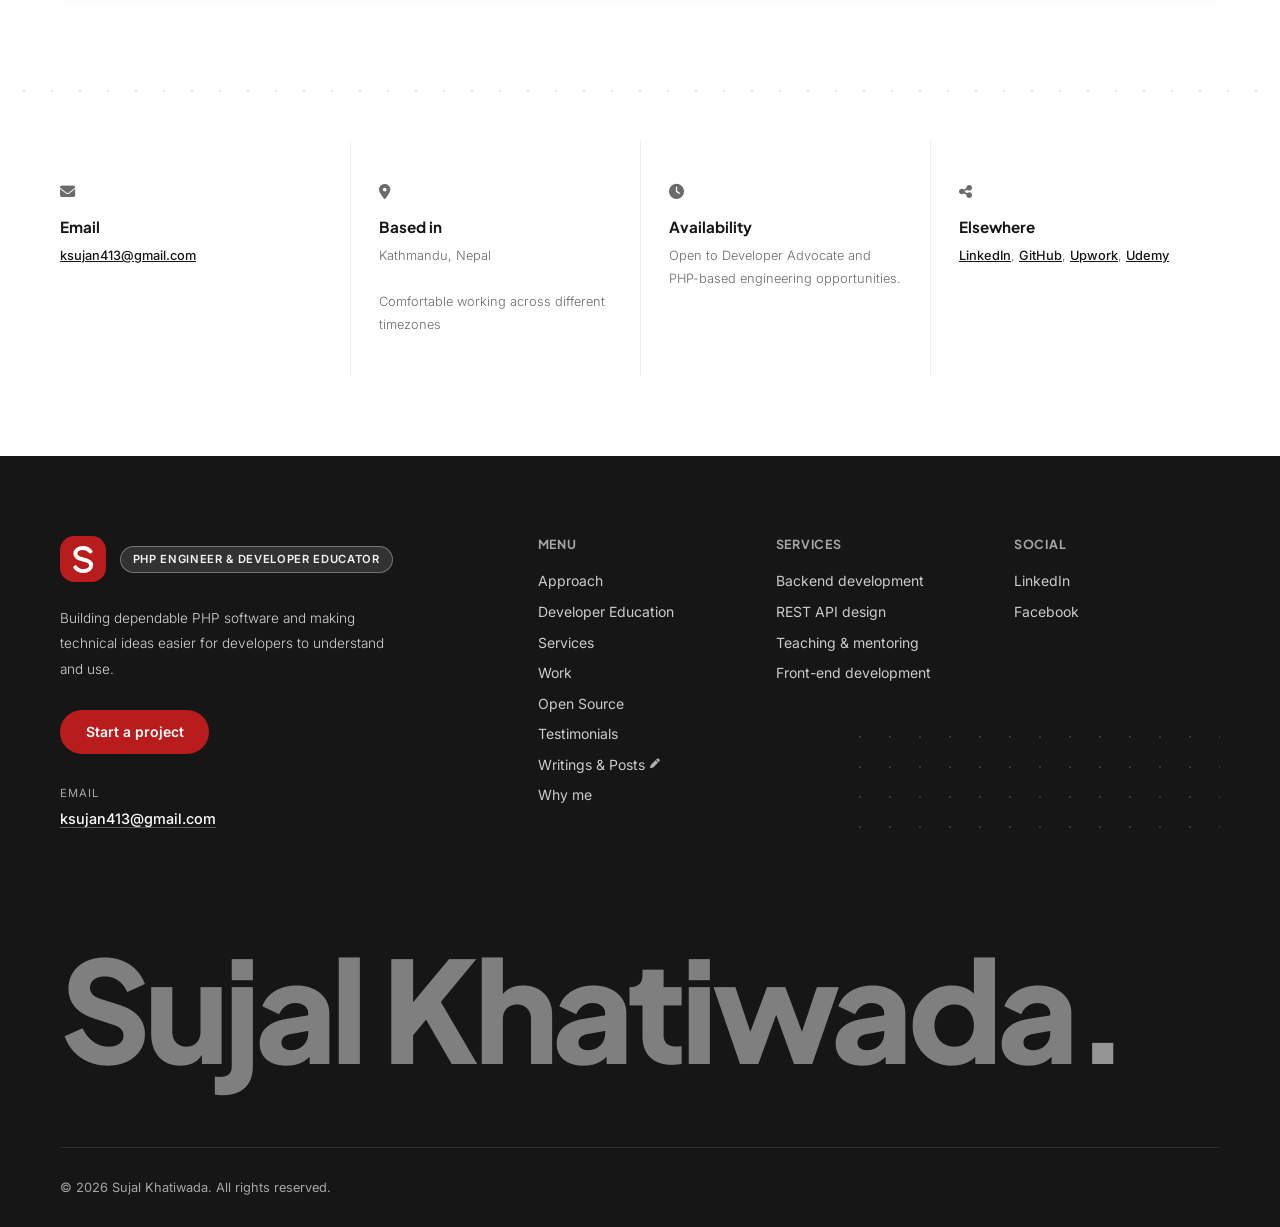
==== commit feeb0230: "Restructure Open Source section into a two-column list layout. Show voxgig/sdkgen issues on the left" ====
--- a/index.html
+++ b/index.html
@@ -721,67 +721,14 @@
                 </p>
             </div>
 
-            <div class="open-source-block">
-                <p class="open-source-block-label">Libraries &amp; documentation</p>
-                <div class="work-grid">
-                    <article class="work-card">
-                        <div class="img-container">
-                            <img src="./images/work/project-3.svg" alt="sujal/validation PHP validation library with reusable Rule classes">
-                        </div>
-                        <div class="txt-container">
-                            <div class="work-copy">
-                                <div class="work-title-row">
-                                    <p class="work-title">sujal/validation</p>
-                                    <a href="https://github.com/sujalK/validation"
-                                        class="work-github-link"
-                                        target="_blank"
-                                        rel="noopener">
-                                        View on GitHub
-                                        <i class="fa-brands fa-github"></i>
-                                    </a>
-                                </div>
-                                <p class="work-meta">PHP 8.2+ &middot; MIT &middot; PHPUnit</p>
-                                <p class="work-summary">
-                                    A PHP validation library built around reusable Rule classes,
-                                    immutable schemas, and SOLID boundaries. No framework required.
-                                </p>
-                            </div>
-                        </div>
-                    </article>
-                    <article class="work-card">
-                        <div class="img-container open-source-doc-visual">
-                            <span class="open-source-doc-icon" aria-hidden="true"><i class="fa-brands fa-php"></i></span>
-                        </div>
-                        <div class="txt-container">
-                            <div class="work-copy">
-                                <div class="work-title-row">
-                                    <p class="work-title">PHP documentation fix</p>
-                                    <a href="https://github.com/php/doc-en/issues/4466"
-                                        class="work-github-link"
-                                        target="_blank"
-                                        rel="noopener">
-                                        View issue
-                                        <i class="fa-brands fa-github"></i>
-                                    </a>
-                                </div>
-                                <p class="work-meta">php/doc-en &middot; Feb 2025 &middot; merged</p>
-                                <p class="work-summary">
-                                    Reported a BCMath example on the PHP 8.4 release docs that failed under
-                                    <code>declare(strict_types=1)</code>. The sample was corrected upstream.
-                                </p>
-                            </div>
-                        </div>
-                    </article>
-                </div>
-            </div>
-
-            <div class="open-source-block">
+            <div class="open-source-split">
+                <div class="open-source-block open-source-block-voxgig">
                 <p class="open-source-block-label">voxgig/sdkgen</p>
                 <p class="open-source-block-note">
                     Issues credited while building
                     <a href="https://github.com/sujalK/searchapi-google-sdk" target="_blank" rel="noopener">searchapi-google-sdk</a>.
                 </p>
-                <div class="open-source-issue-grid">
+                <div class="open-source-issue-list">
                     <article class="open-source-issue">
                         <div class="open-source-issue-head">
                             <span class="badge badge-severity badge-severity-high">High</span>
@@ -872,6 +819,49 @@
                             <i class="fa-solid fa-arrow-up-right-from-square"></i>
                         </a>
                     </article>
+                </div>
+                </div>
+
+                <div class="open-source-block open-source-block-libraries">
+                    <p class="open-source-block-label">Libraries &amp; documentation</p>
+                    <div class="open-source-issue-list">
+                        <article class="open-source-issue">
+                            <div class="open-source-issue-head">
+                                <span class="badge badge-kind badge-kind-library">Library</span>
+                                <span class="open-source-issue-id">MIT</span>
+                            </div>
+                            <h3 class="open-source-issue-title">sujal/validation</h3>
+                            <p class="open-source-issue-summary">
+                                A PHP validation library built around reusable Rule classes,
+                                immutable schemas, and SOLID boundaries. PHP 8.2+, no framework required, PHPUnit tests included.
+                            </p>
+                            <a href="https://github.com/sujalK/validation"
+                                class="open-source-issue-link"
+                                target="_blank"
+                                rel="noopener">
+                                View on GitHub
+                                <i class="fa-solid fa-arrow-up-right-from-square"></i>
+                            </a>
+                        </article>
+                        <article class="open-source-issue">
+                            <div class="open-source-issue-head">
+                                <span class="badge badge-kind badge-kind-docs">Docs</span>
+                                <span class="open-source-issue-id">Feb 2025</span>
+                            </div>
+                            <h3 class="open-source-issue-title">PHP documentation fix (merged)</h3>
+                            <p class="open-source-issue-summary">
+                                Reported a BCMath example on the PHP 8.4 release docs that failed under
+                                <code>declare(strict_types=1)</code>. The sample was corrected upstream on php/doc-en.
+                            </p>
+                            <a href="https://github.com/php/doc-en/issues/4466"
+                                class="open-source-issue-link"
+                                target="_blank"
+                                rel="noopener">
+                                View on GitHub
+                                <i class="fa-solid fa-arrow-up-right-from-square"></i>
+                            </a>
+                        </article>
+                    </div>
                 </div>
             </div>
         </div>
--- a/css/style.css
+++ b/css/style.css
@@ -1755,8 +1755,11 @@
     padding: 5rem 0;
 }
 
-#open-source .open-source-container .open-source-block + .open-source-block {
-    margin-top: 3.25rem;
+#open-source .open-source-container .open-source-split {
+    display: grid;
+    grid-template-columns: minmax(0, 1.35fr) minmax(0, 1fr);
+    gap: 2.5rem 3rem;
+    align-items: start;
 }
 
 #open-source .open-source-container .open-source-block-label {
@@ -1785,119 +1788,9 @@
     text-underline-offset: .15em;
 }
 
-#open-source .open-source-container .work-grid {
-    display: grid;
-    grid-template-columns: repeat(2, 1fr);
-    gap: 1.5rem;
-}
-
-#open-source .open-source-container .work-grid .work-card .img-container {
-    overflow: hidden;
-    border-radius: 16px;
-    aspect-ratio: 4 / 4.6;
-    background: var(--main-neutral-soft);
-}
-
-#open-source .open-source-container .work-grid .work-card .img-container.open-source-doc-visual {
-    display: grid;
-    place-items: center;
-    background: linear-gradient(145deg, #1e293b 0%, #334155 100%);
-}
-
-#open-source .open-source-container .work-grid .work-card .open-source-doc-icon {
-    font-size: 4.5rem;
-    color: #8892b0;
-}
-
-#open-source .open-source-container .work-grid .work-card .img-container img {
-    height: 100%;
-    width: 100%;
-    object-fit: cover;
-    transition: .5s transform;
-}
-
-#open-source .open-source-container .work-grid .work-card:hover .img-container img {
-    transform: scale(1.05);
-}
-
-#open-source .open-source-container .work-grid .work-card .txt-container {
+#open-source .open-source-container .open-source-issue-list {
     display: flex;
     flex-direction: column;
-    align-items: flex-start;
-    gap: 1.15rem;
-    padding: 1.1rem .25rem 0 .25rem;
-}
-
-#open-source .open-source-container .work-grid .work-card .txt-container .work-copy {
-    min-width: 0;
-    width: 100%;
-}
-
-#open-source .open-source-container .work-grid .work-card .txt-container .work-title-row {
-    display: flex;
-    align-items: center;
-    justify-content: space-between;
-    gap: .75rem;
-}
-
-#open-source .open-source-container .work-grid .work-card .txt-container .work-title {
-    font-family: var(--jakarta-font);
-    font-weight: 700;
-    font-size: 1rem;
-}
-
-#open-source .open-source-container .work-grid .work-card .txt-container .work-github-link {
-    display: inline-flex;
-    align-items: center;
-    gap: .4rem;
-    flex-shrink: 0;
-    padding: .5rem .85rem;
-    border: 1px solid var(--border-mid);
-    border-radius: 50px;
-    background: var(--main-neutral-dark-tone);
-    color: #fff;
-    font-size: .7rem;
-    font-weight: 600;
-    white-space: nowrap;
-    box-shadow: var(--shadow-soft);
-    transition: .25s background-color, .25s border-color, .25s transform, .25s box-shadow;
-}
-
-#open-source .open-source-container .work-grid .work-card .txt-container .work-github-link i {
-    font-size: .85rem;
-    transition: .25s transform;
-}
-
-#open-source .open-source-container .work-grid .work-card .txt-container .work-github-link:hover {
-    background: var(--accent-magenta);
-    border-color: var(--accent-magenta);
-    transform: translateY(-2px);
-    box-shadow: 0 8px 20px rgba(185, 28, 28, .22);
-}
-
-#open-source .open-source-container .work-grid .work-card .txt-container .work-meta {
-    font-size: .78rem;
-    font-weight: 300;
-    color: var(--text-light);
-    padding-top: .2rem;
-}
-
-#open-source .open-source-container .work-grid .work-card .txt-container .work-summary {
-    padding-top: .7rem;
-    font-size: .75rem;
-    font-weight: 300;
-    line-height: 1.65;
-    color: var(--text-muted);
-}
-
-#open-source .open-source-container .work-grid .work-card .txt-container .work-summary code {
-    font-family: ui-monospace, SFMono-Regular, Menlo, Consolas, monospace;
-    font-size: .92em;
-}
-
-#open-source .open-source-container .open-source-issue-grid {
-    display: grid;
-    grid-template-columns: repeat(2, minmax(0, 1fr));
     gap: 1.15rem;
 }
 
@@ -1951,6 +1844,27 @@
     background: rgba(71, 85, 105, .1);
     color: #475569;
     border: 1px solid rgba(71, 85, 105, .22);
+}
+
+#open-source .open-source-container .badge-kind {
+    font-size: .62rem;
+    font-weight: 700;
+    letter-spacing: .06em;
+    text-transform: uppercase;
+    border-radius: 999px;
+    padding: .28rem .55rem;
+}
+
+#open-source .open-source-container .badge-kind-library {
+    background: rgba(30, 64, 175, .1);
+    color: #1e40af;
+    border: 1px solid rgba(30, 64, 175, .22);
+}
+
+#open-source .open-source-container .badge-kind-docs {
+    background: rgba(15, 118, 110, .1);
+    color: #0f766e;
+    border: 1px solid rgba(15, 118, 110, .22);
 }
 
 #open-source .open-source-container .open-source-issue-id {
@@ -4500,8 +4414,9 @@
         grid-template-columns: repeat(2, 1fr);
     }
 
-    #open-source .open-source-container .open-source-issue-grid {
+    #open-source .open-source-container .open-source-split {
         grid-template-columns: 1fr;
+        gap: 3rem;
     }
 
     #pricing .pricing-container .pricing-grid {
@@ -4677,11 +4592,6 @@
         gap: 2rem;
     }
 
-    #open-source .open-source-container .work-grid {
-        grid-template-columns: 1fr;
-        gap: 2rem;
-    }
-
     .plan {
         padding: 1.75rem 1.35rem;
     }
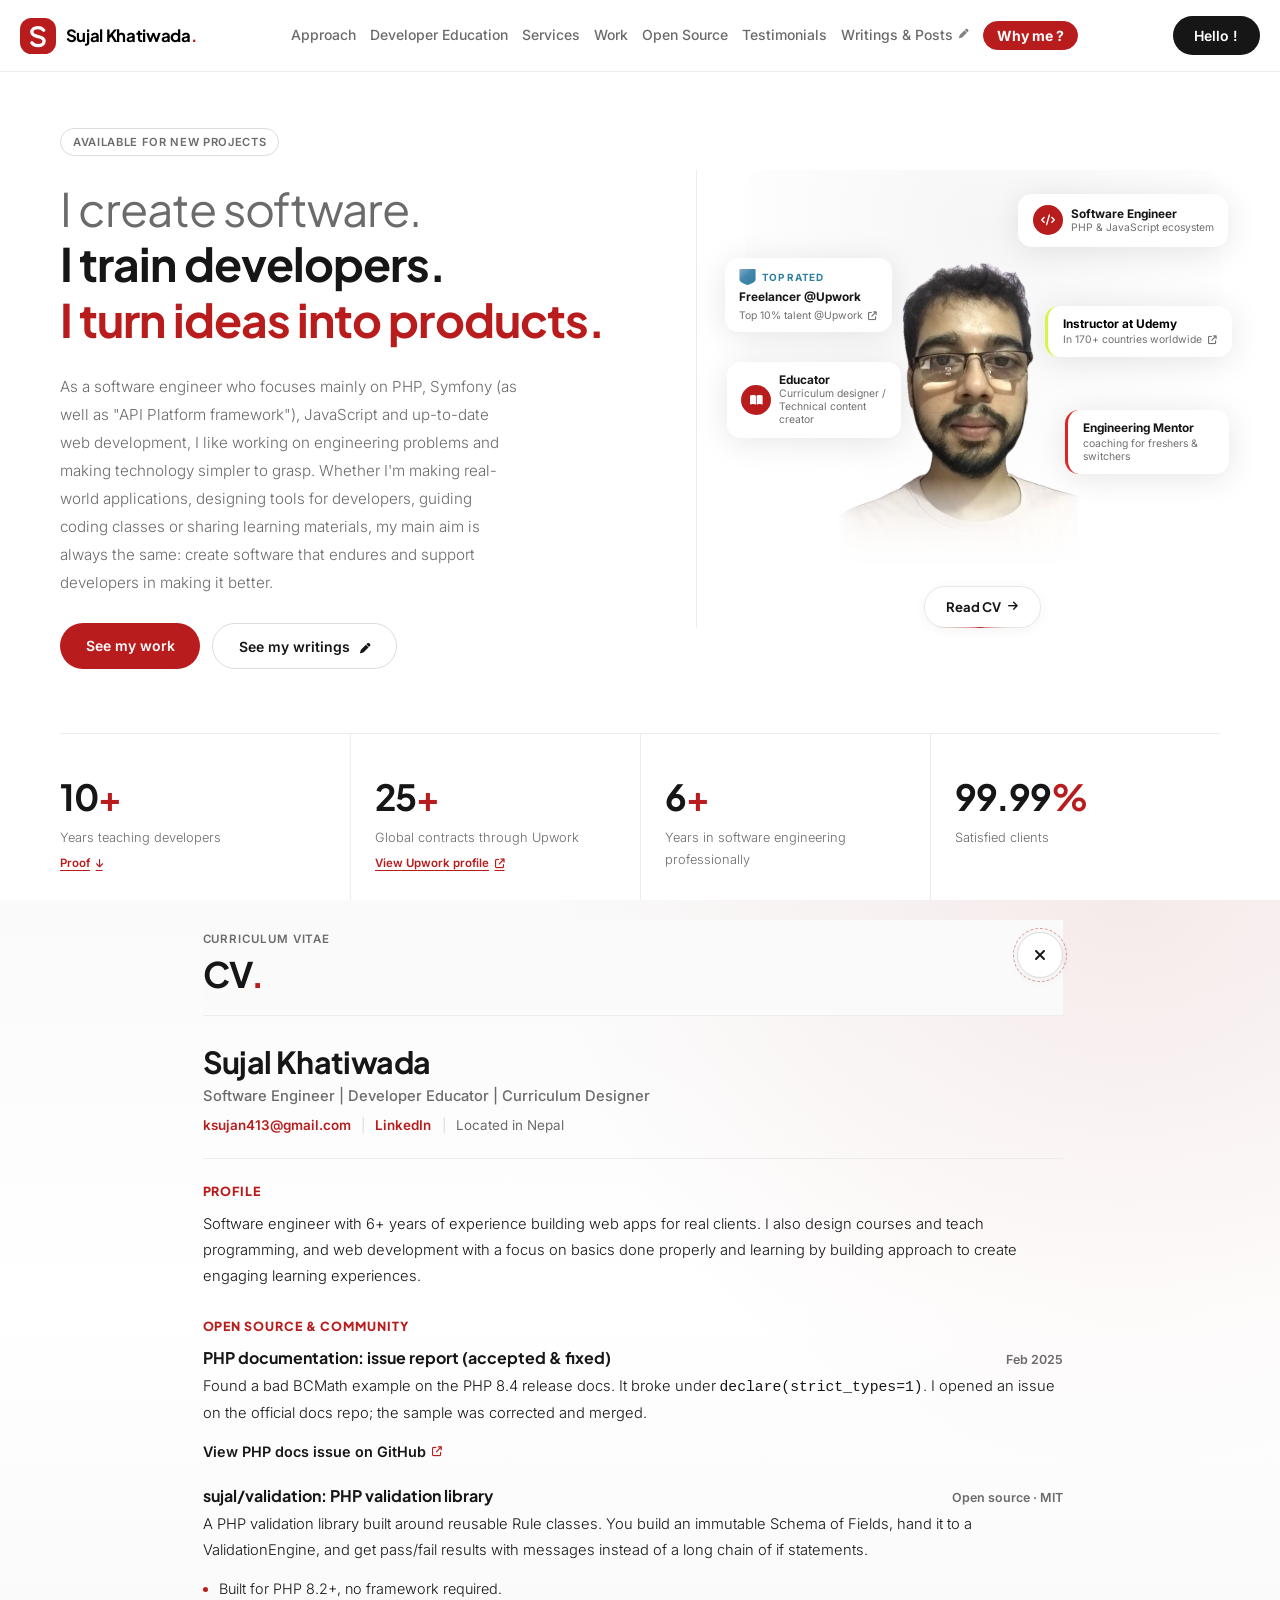
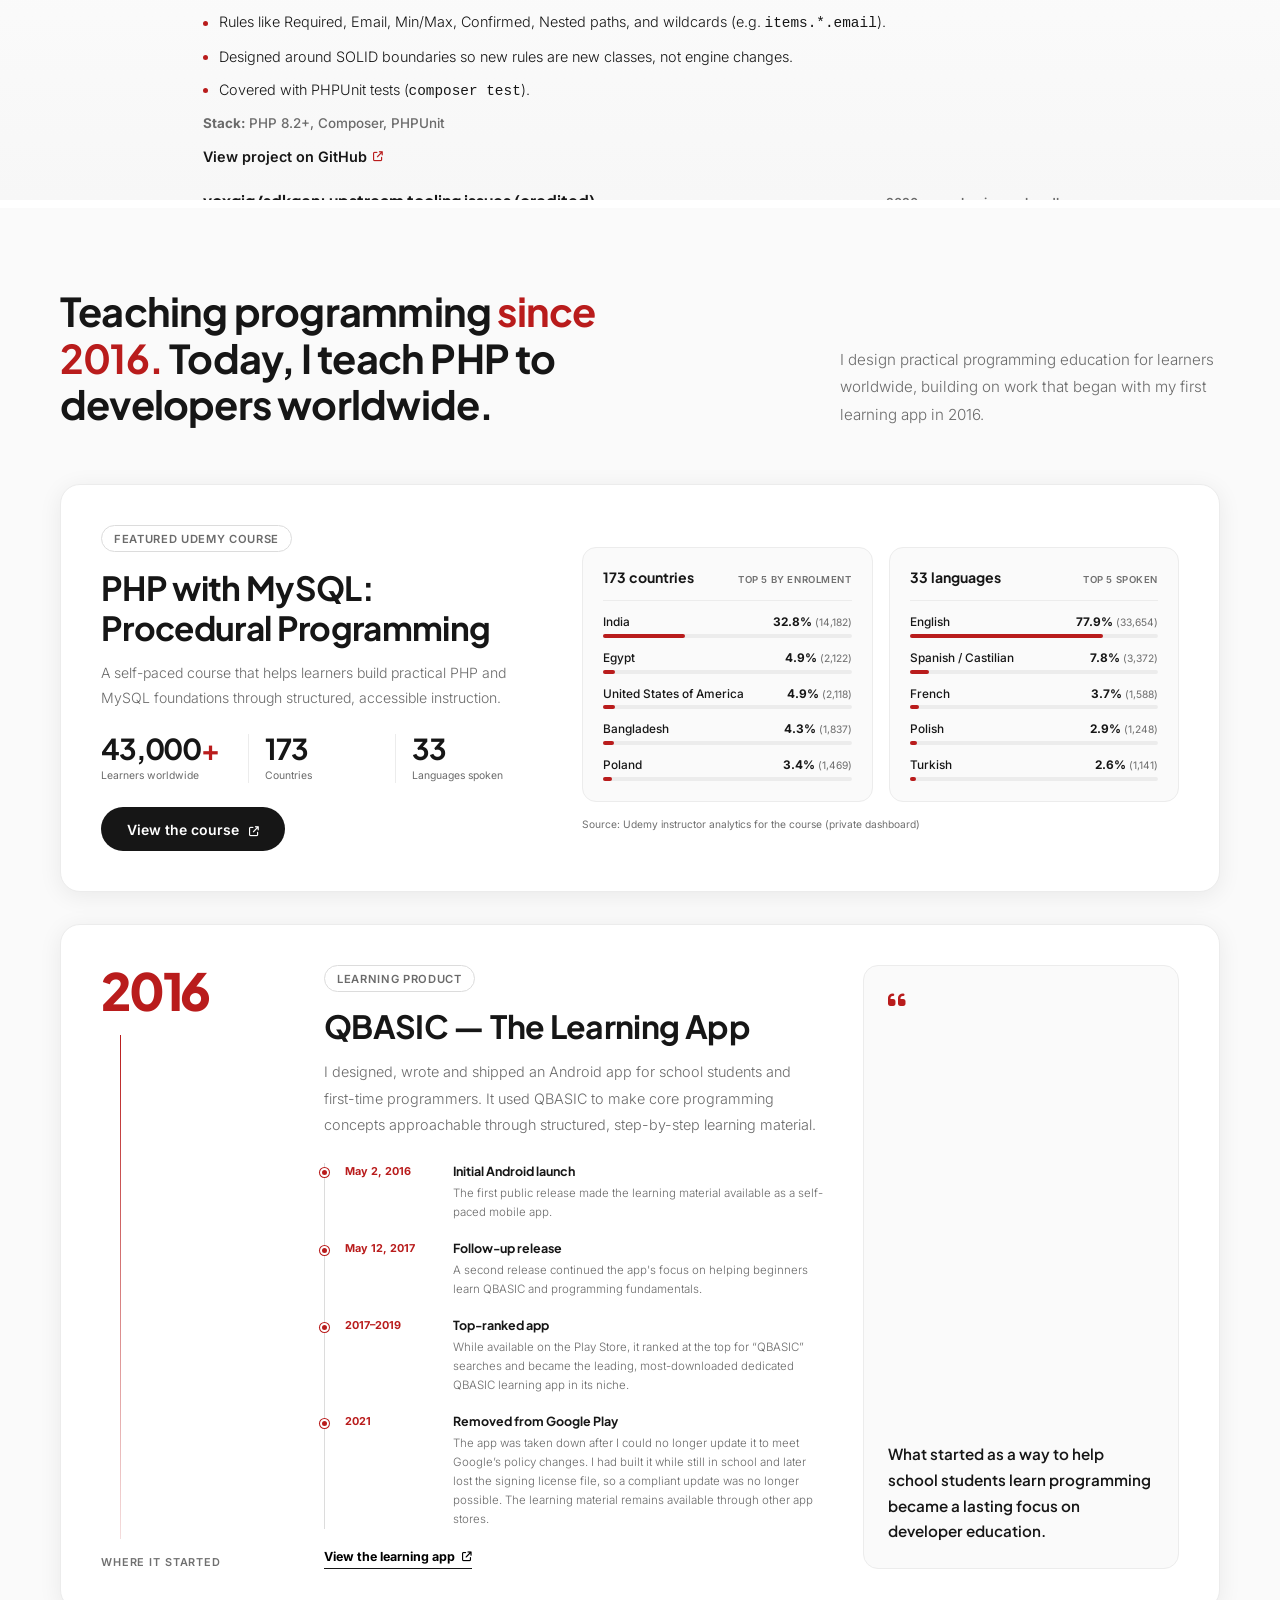
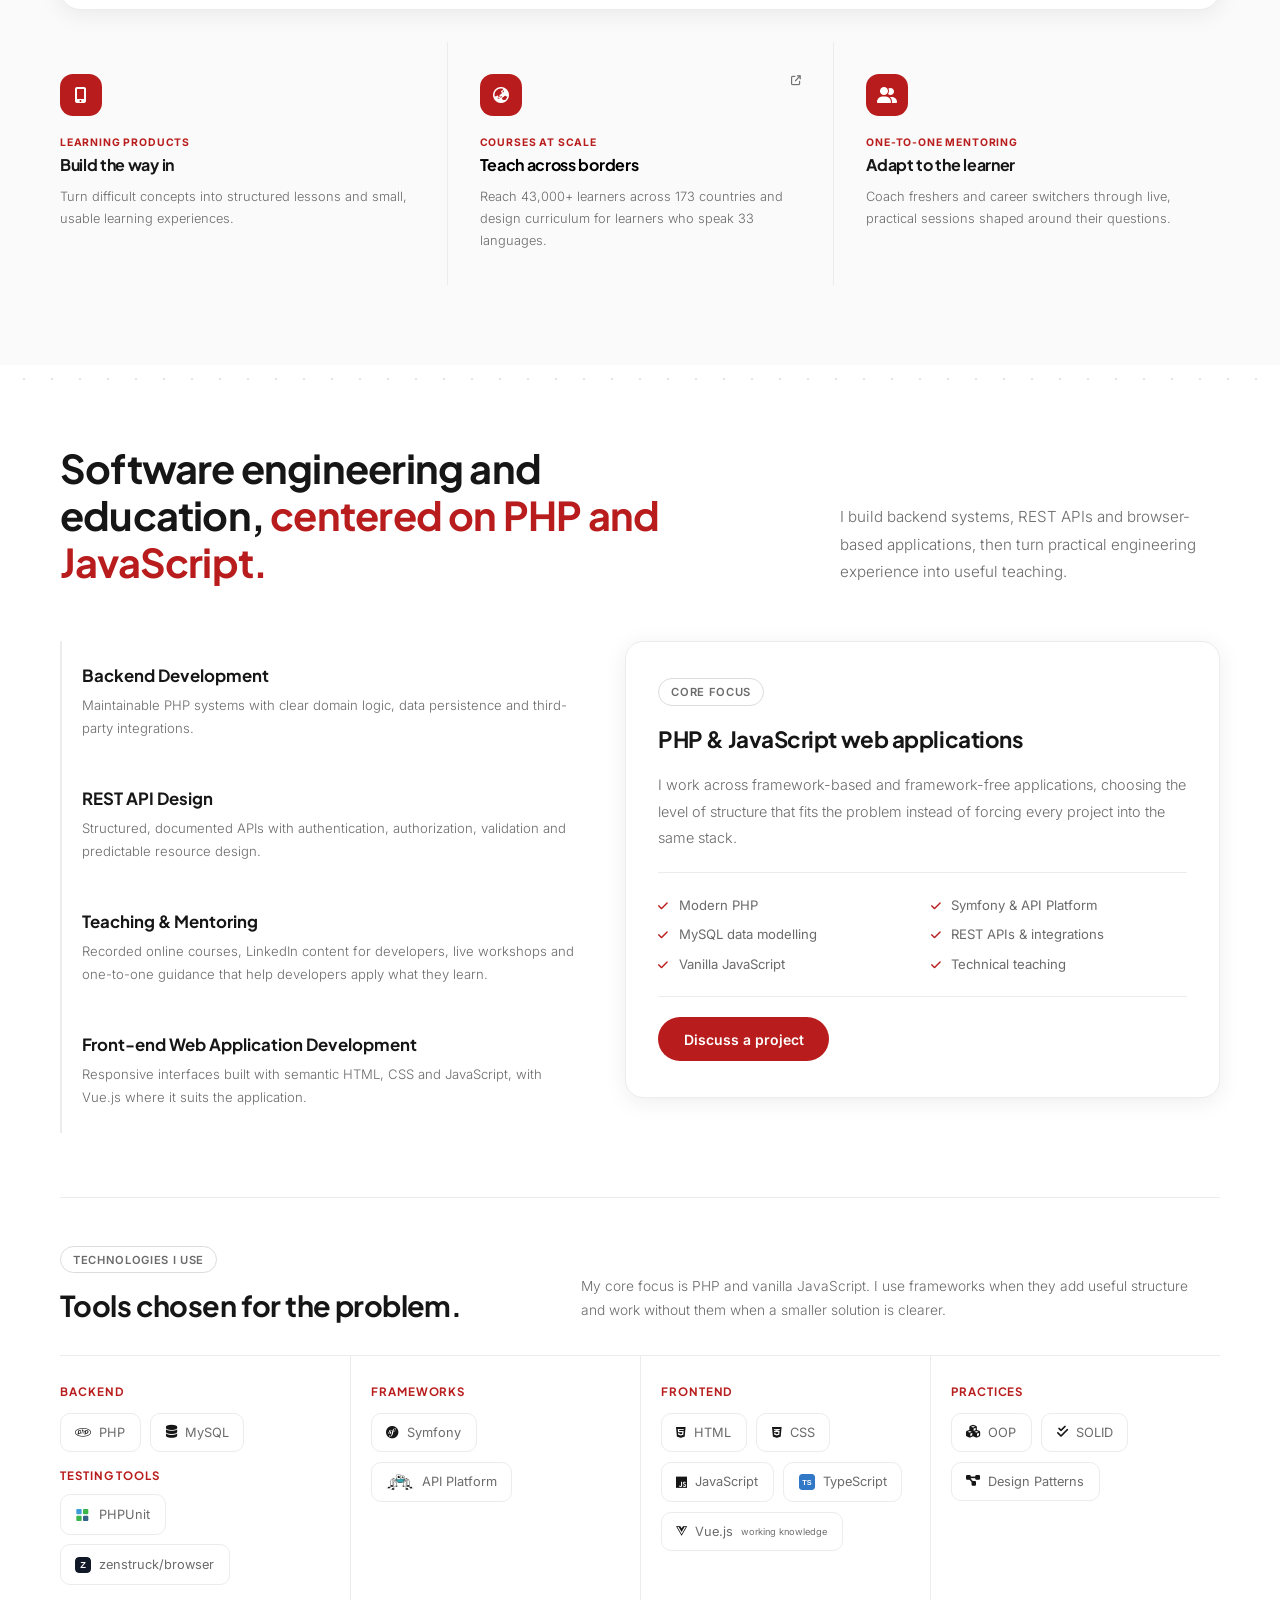
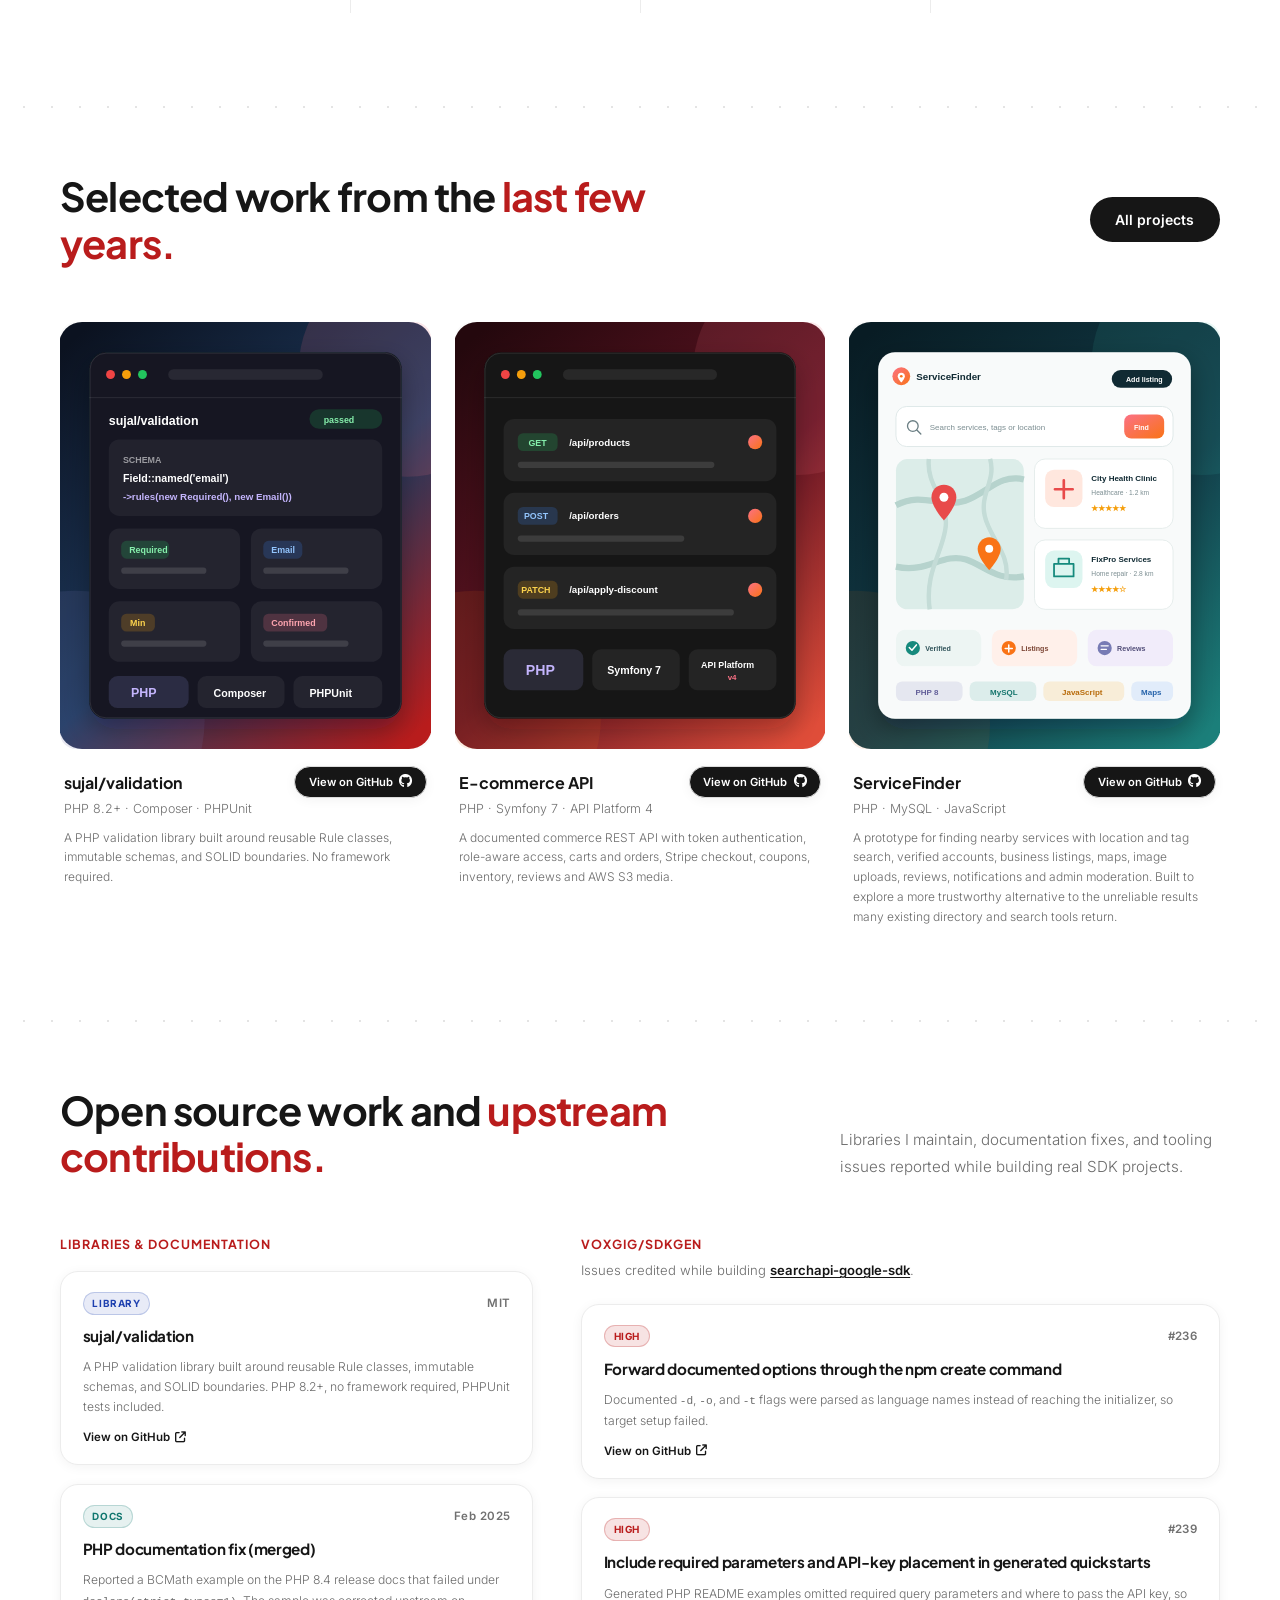
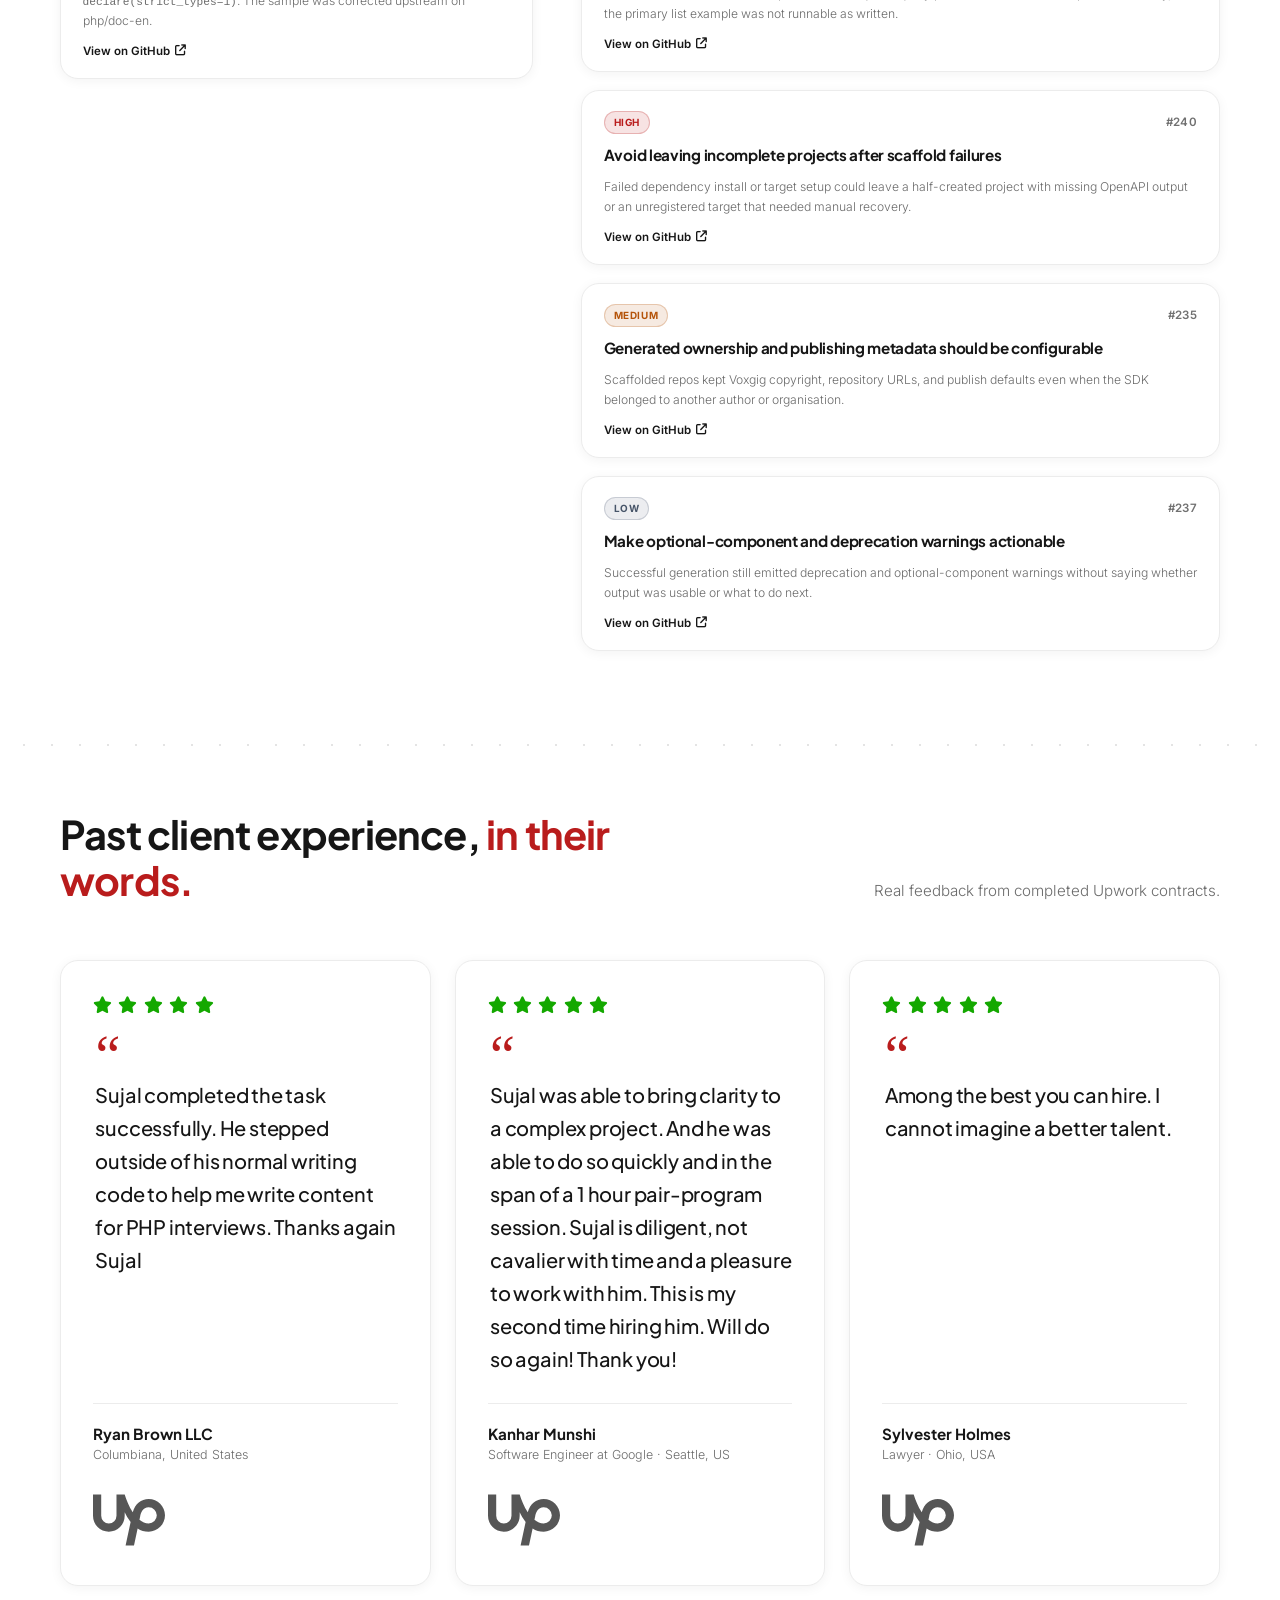
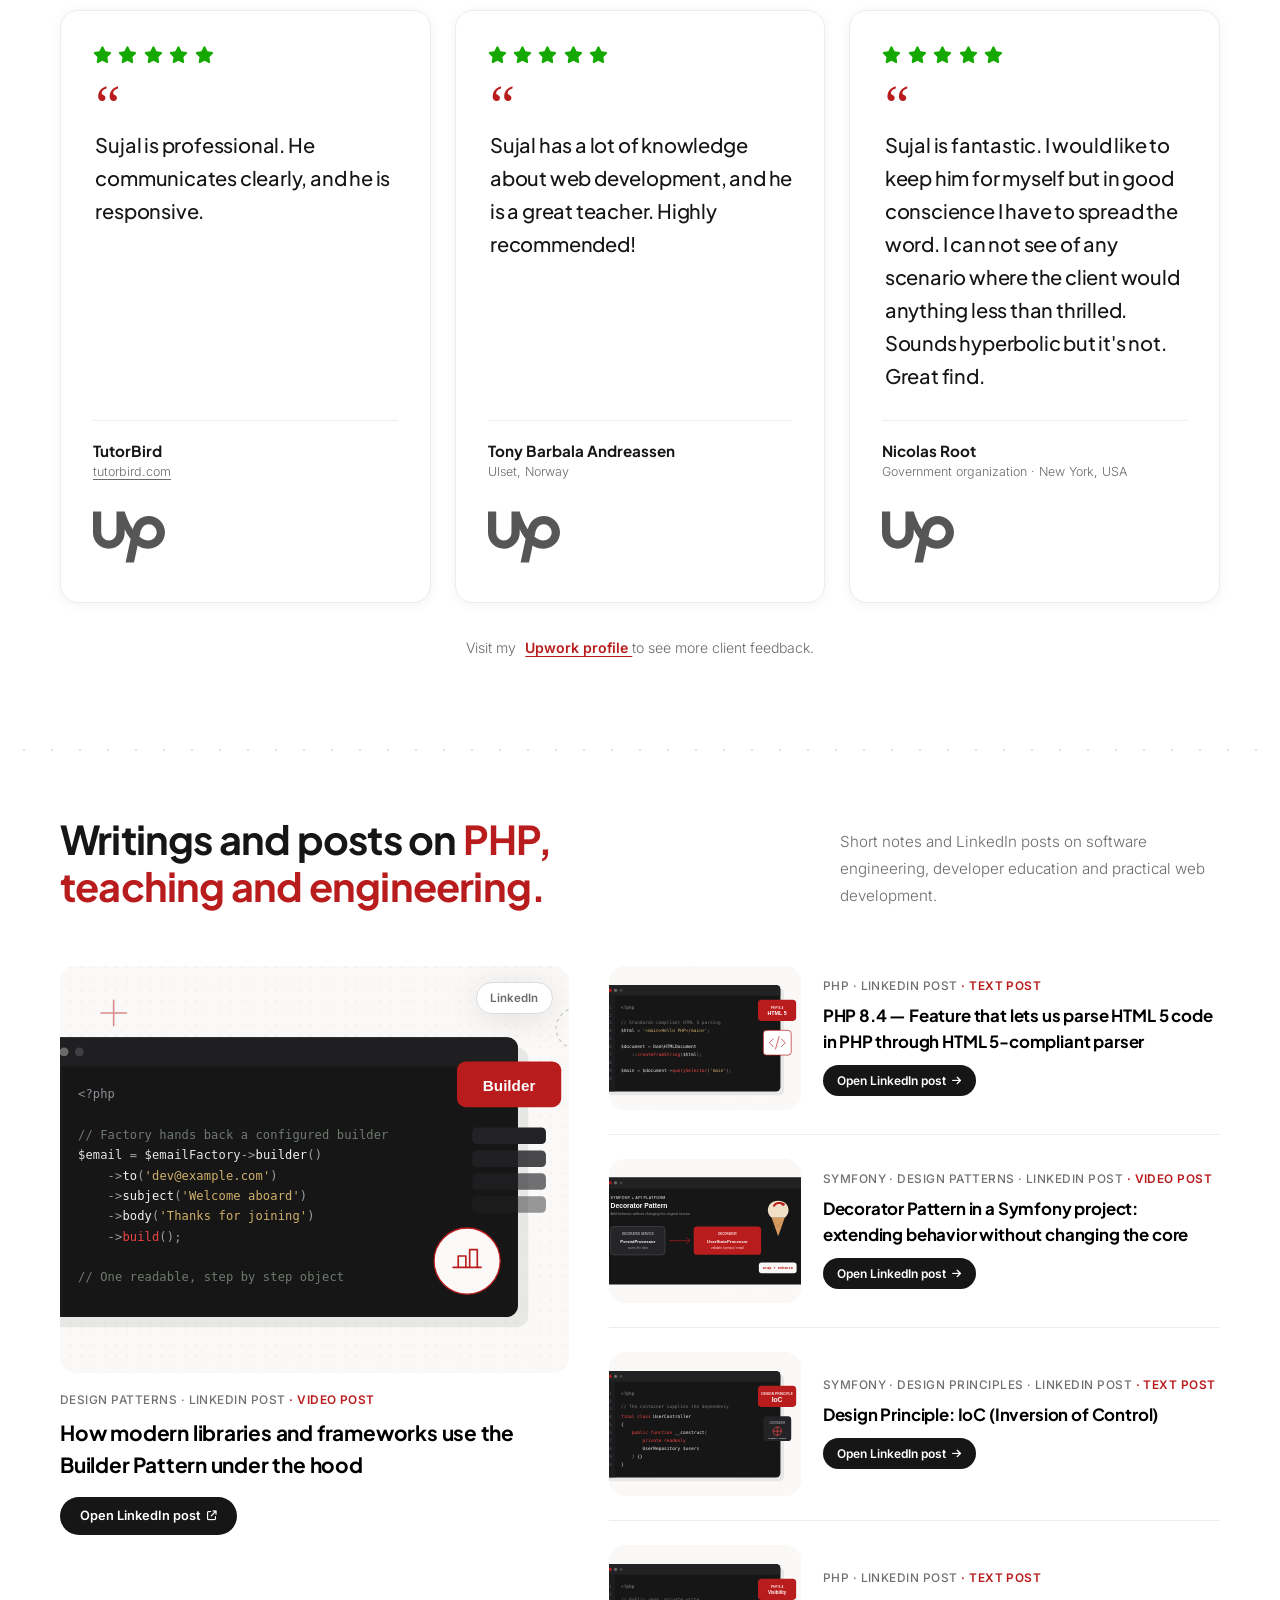
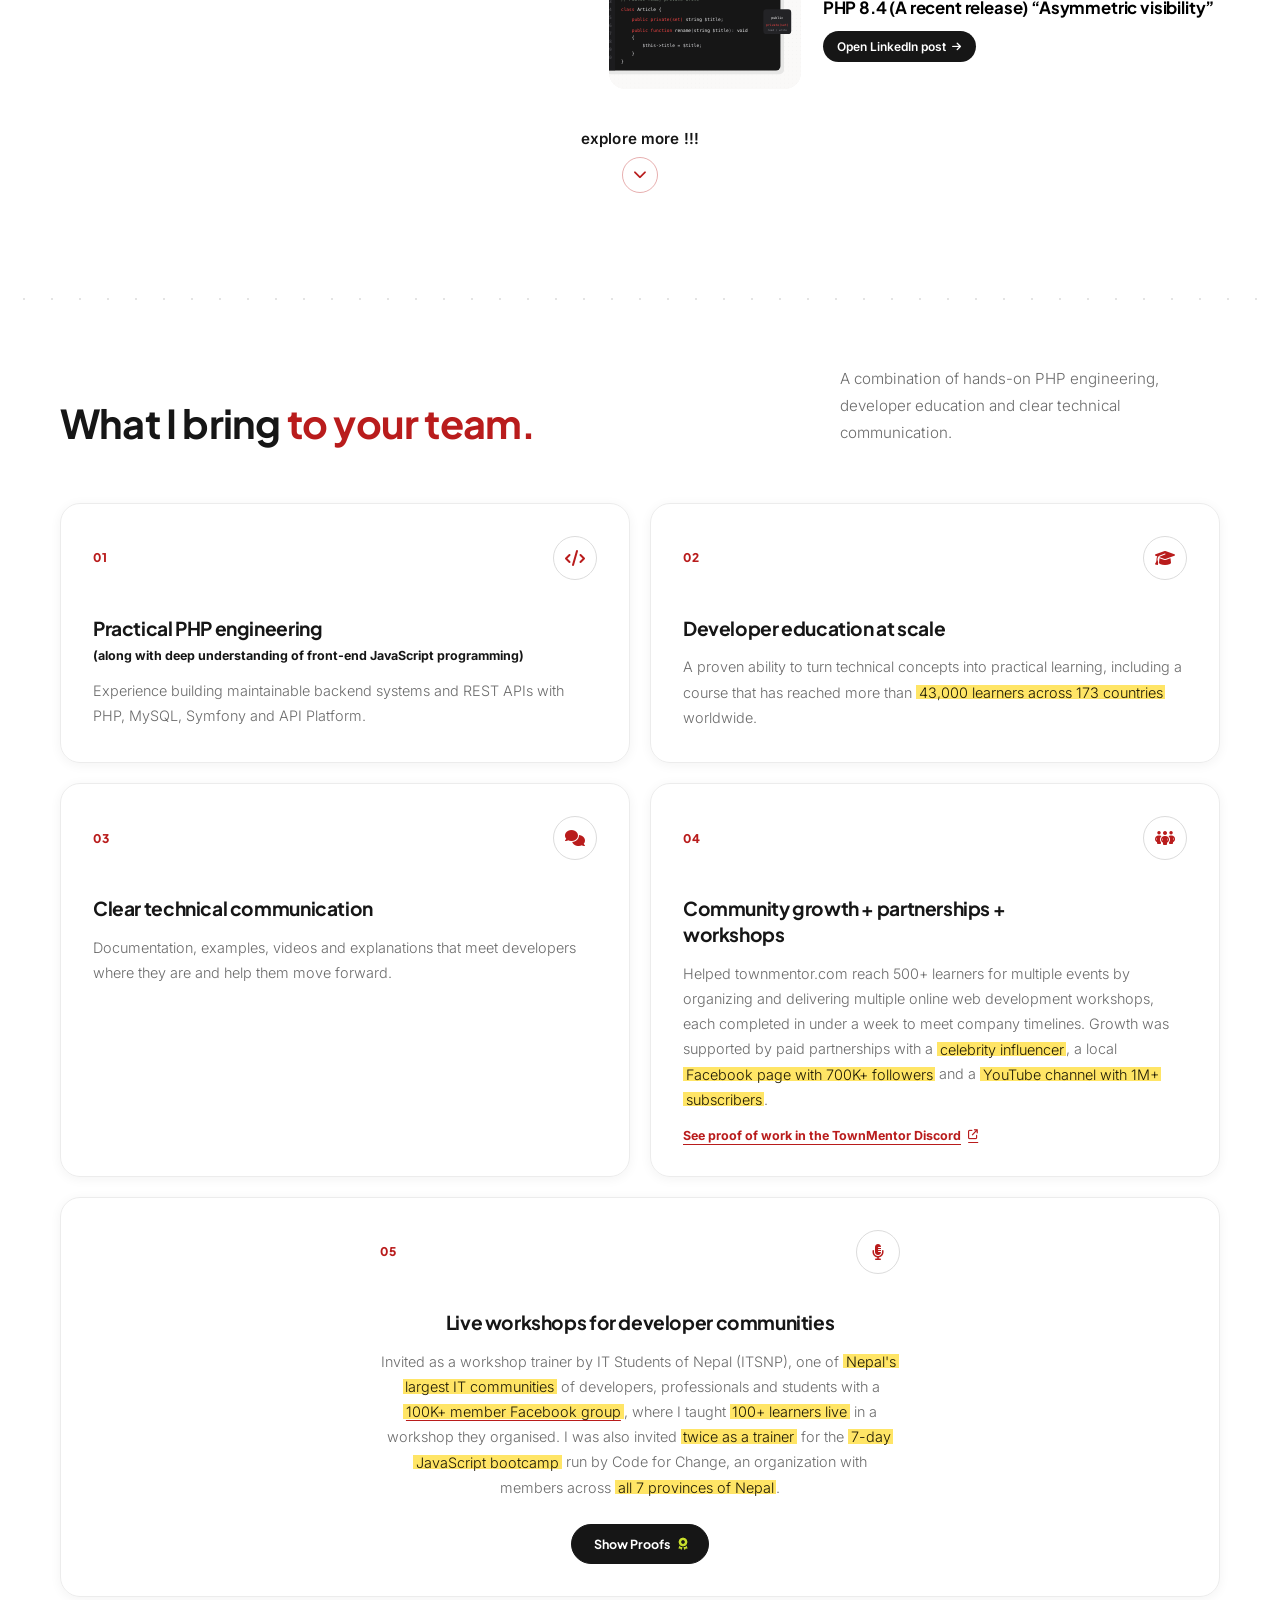
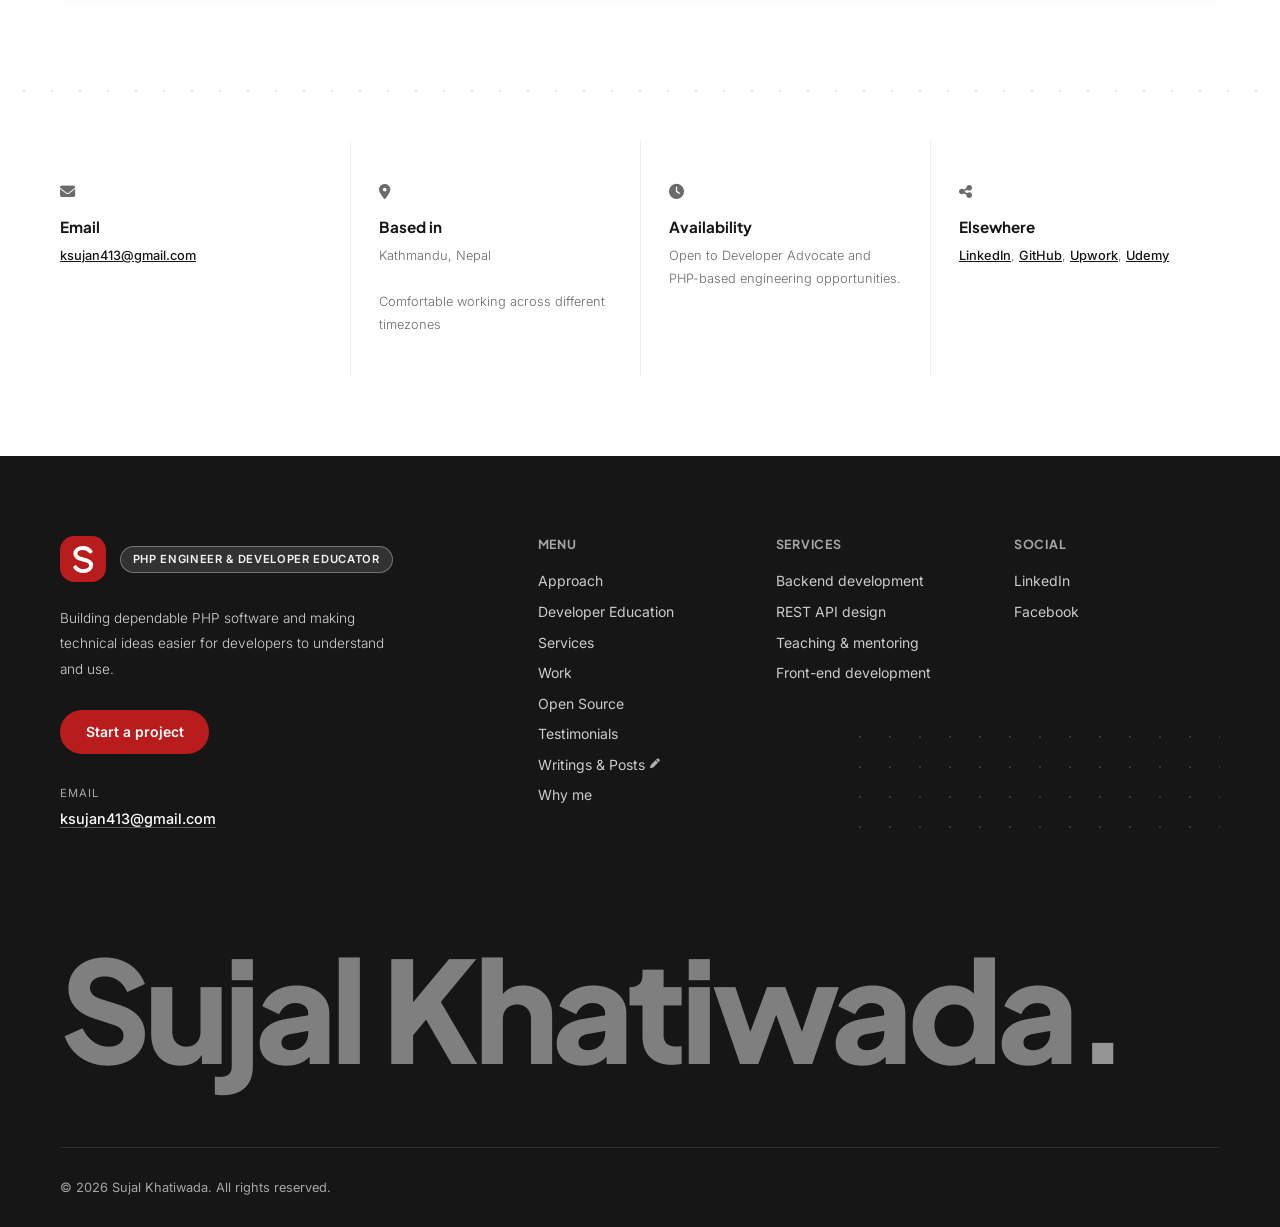
==== commit 25ad2fe3: "Put Libraries and documentation on the left in Open Source. Move voxgig/sdkgen issues to the right c" ====
--- a/index.html
+++ b/index.html
@@ -722,106 +722,6 @@
             </div>
 
             <div class="open-source-split">
-                <div class="open-source-block open-source-block-voxgig">
-                <p class="open-source-block-label">voxgig/sdkgen</p>
-                <p class="open-source-block-note">
-                    Issues credited while building
-                    <a href="https://github.com/sujalK/searchapi-google-sdk" target="_blank" rel="noopener">searchapi-google-sdk</a>.
-                </p>
-                <div class="open-source-issue-list">
-                    <article class="open-source-issue">
-                        <div class="open-source-issue-head">
-                            <span class="badge badge-severity badge-severity-high">High</span>
-                            <span class="open-source-issue-id">#236</span>
-                        </div>
-                        <h3 class="open-source-issue-title">Forward documented options through the npm create command</h3>
-                        <p class="open-source-issue-summary">
-                            Documented <code>-d</code>, <code>-o</code>, and <code>-t</code> flags were parsed as language names
-                            instead of reaching the initializer, so target setup failed.
-                        </p>
-                        <a href="https://github.com/voxgig/sdkgen/issues/236"
-                            class="open-source-issue-link"
-                            target="_blank"
-                            rel="noopener">
-                            View on GitHub
-                            <i class="fa-solid fa-arrow-up-right-from-square"></i>
-                        </a>
-                    </article>
-                    <article class="open-source-issue">
-                        <div class="open-source-issue-head">
-                            <span class="badge badge-severity badge-severity-high">High</span>
-                            <span class="open-source-issue-id">#239</span>
-                        </div>
-                        <h3 class="open-source-issue-title">Include required parameters and API-key placement in generated quickstarts</h3>
-                        <p class="open-source-issue-summary">
-                            Generated PHP README examples omitted required query parameters and where to pass the API key,
-                            so the primary list example was not runnable as written.
-                        </p>
-                        <a href="https://github.com/voxgig/sdkgen/issues/239"
-                            class="open-source-issue-link"
-                            target="_blank"
-                            rel="noopener">
-                            View on GitHub
-                            <i class="fa-solid fa-arrow-up-right-from-square"></i>
-                        </a>
-                    </article>
-                    <article class="open-source-issue">
-                        <div class="open-source-issue-head">
-                            <span class="badge badge-severity badge-severity-high">High</span>
-                            <span class="open-source-issue-id">#240</span>
-                        </div>
-                        <h3 class="open-source-issue-title">Avoid leaving incomplete projects after scaffold failures</h3>
-                        <p class="open-source-issue-summary">
-                            Failed dependency install or target setup could leave a half-created project with missing
-                            OpenAPI output or an unregistered target that needed manual recovery.
-                        </p>
-                        <a href="https://github.com/voxgig/sdkgen/issues/240"
-                            class="open-source-issue-link"
-                            target="_blank"
-                            rel="noopener">
-                            View on GitHub
-                            <i class="fa-solid fa-arrow-up-right-from-square"></i>
-                        </a>
-                    </article>
-                    <article class="open-source-issue">
-                        <div class="open-source-issue-head">
-                            <span class="badge badge-severity badge-severity-medium">Medium</span>
-                            <span class="open-source-issue-id">#235</span>
-                        </div>
-                        <h3 class="open-source-issue-title">Generated ownership and publishing metadata should be configurable</h3>
-                        <p class="open-source-issue-summary">
-                            Scaffolded repos kept Voxgig copyright, repository URLs, and publish defaults even when the SDK
-                            belonged to another author or organisation.
-                        </p>
-                        <a href="https://github.com/voxgig/sdkgen/issues/235"
-                            class="open-source-issue-link"
-                            target="_blank"
-                            rel="noopener">
-                            View on GitHub
-                            <i class="fa-solid fa-arrow-up-right-from-square"></i>
-                        </a>
-                    </article>
-                    <article class="open-source-issue">
-                        <div class="open-source-issue-head">
-                            <span class="badge badge-severity badge-severity-low">Low</span>
-                            <span class="open-source-issue-id">#237</span>
-                        </div>
-                        <h3 class="open-source-issue-title">Make optional-component and deprecation warnings actionable</h3>
-                        <p class="open-source-issue-summary">
-                            Successful generation still emitted deprecation and optional-component warnings without saying
-                            whether output was usable or what to do next.
-                        </p>
-                        <a href="https://github.com/voxgig/sdkgen/issues/237"
-                            class="open-source-issue-link"
-                            target="_blank"
-                            rel="noopener">
-                            View on GitHub
-                            <i class="fa-solid fa-arrow-up-right-from-square"></i>
-                        </a>
-                    </article>
-                </div>
-                </div>
-
                 <div class="open-source-block open-source-block-libraries">
                     <p class="open-source-block-label">Libraries &amp; documentation</p>
                     <div class="open-source-issue-list">
@@ -862,6 +762,106 @@
                             </a>
                         </article>
                     </div>
+                </div>
+
+                <div class="open-source-block open-source-block-voxgig">
+                <p class="open-source-block-label">voxgig/sdkgen</p>
+                <p class="open-source-block-note">
+                    Issues credited while building
+                    <a href="https://github.com/sujalK/searchapi-google-sdk" target="_blank" rel="noopener">searchapi-google-sdk</a>.
+                </p>
+                <div class="open-source-issue-list">
+                    <article class="open-source-issue">
+                        <div class="open-source-issue-head">
+                            <span class="badge badge-severity badge-severity-high">High</span>
+                            <span class="open-source-issue-id">#236</span>
+                        </div>
+                        <h3 class="open-source-issue-title">Forward documented options through the npm create command</h3>
+                        <p class="open-source-issue-summary">
+                            Documented <code>-d</code>, <code>-o</code>, and <code>-t</code> flags were parsed as language names
+                            instead of reaching the initializer, so target setup failed.
+                        </p>
+                        <a href="https://github.com/voxgig/sdkgen/issues/236"
+                            class="open-source-issue-link"
+                            target="_blank"
+                            rel="noopener">
+                            View on GitHub
+                            <i class="fa-solid fa-arrow-up-right-from-square"></i>
+                        </a>
+                    </article>
+                    <article class="open-source-issue">
+                        <div class="open-source-issue-head">
+                            <span class="badge badge-severity badge-severity-high">High</span>
+                            <span class="open-source-issue-id">#239</span>
+                        </div>
+                        <h3 class="open-source-issue-title">Include required parameters and API-key placement in generated quickstarts</h3>
+                        <p class="open-source-issue-summary">
+                            Generated PHP README examples omitted required query parameters and where to pass the API key,
+                            so the primary list example was not runnable as written.
+                        </p>
+                        <a href="https://github.com/voxgig/sdkgen/issues/239"
+                            class="open-source-issue-link"
+                            target="_blank"
+                            rel="noopener">
+                            View on GitHub
+                            <i class="fa-solid fa-arrow-up-right-from-square"></i>
+                        </a>
+                    </article>
+                    <article class="open-source-issue">
+                        <div class="open-source-issue-head">
+                            <span class="badge badge-severity badge-severity-high">High</span>
+                            <span class="open-source-issue-id">#240</span>
+                        </div>
+                        <h3 class="open-source-issue-title">Avoid leaving incomplete projects after scaffold failures</h3>
+                        <p class="open-source-issue-summary">
+                            Failed dependency install or target setup could leave a half-created project with missing
+                            OpenAPI output or an unregistered target that needed manual recovery.
+                        </p>
+                        <a href="https://github.com/voxgig/sdkgen/issues/240"
+                            class="open-source-issue-link"
+                            target="_blank"
+                            rel="noopener">
+                            View on GitHub
+                            <i class="fa-solid fa-arrow-up-right-from-square"></i>
+                        </a>
+                    </article>
+                    <article class="open-source-issue">
+                        <div class="open-source-issue-head">
+                            <span class="badge badge-severity badge-severity-medium">Medium</span>
+                            <span class="open-source-issue-id">#235</span>
+                        </div>
+                        <h3 class="open-source-issue-title">Generated ownership and publishing metadata should be configurable</h3>
+                        <p class="open-source-issue-summary">
+                            Scaffolded repos kept Voxgig copyright, repository URLs, and publish defaults even when the SDK
+                            belonged to another author or organisation.
+                        </p>
+                        <a href="https://github.com/voxgig/sdkgen/issues/235"
+                            class="open-source-issue-link"
+                            target="_blank"
+                            rel="noopener">
+                            View on GitHub
+                            <i class="fa-solid fa-arrow-up-right-from-square"></i>
+                        </a>
+                    </article>
+                    <article class="open-source-issue">
+                        <div class="open-source-issue-head">
+                            <span class="badge badge-severity badge-severity-low">Low</span>
+                            <span class="open-source-issue-id">#237</span>
+                        </div>
+                        <h3 class="open-source-issue-title">Make optional-component and deprecation warnings actionable</h3>
+                        <p class="open-source-issue-summary">
+                            Successful generation still emitted deprecation and optional-component warnings without saying
+                            whether output was usable or what to do next.
+                        </p>
+                        <a href="https://github.com/voxgig/sdkgen/issues/237"
+                            class="open-source-issue-link"
+                            target="_blank"
+                            rel="noopener">
+                            View on GitHub
+                            <i class="fa-solid fa-arrow-up-right-from-square"></i>
+                        </a>
+                    </article>
+                </div>
                 </div>
             </div>
         </div>
--- a/css/style.css
+++ b/css/style.css
@@ -1757,7 +1757,7 @@
 
 #open-source .open-source-container .open-source-split {
     display: grid;
-    grid-template-columns: minmax(0, 1.35fr) minmax(0, 1fr);
+    grid-template-columns: minmax(0, 1fr) minmax(0, 1.35fr);
     gap: 2.5rem 3rem;
     align-items: start;
 }
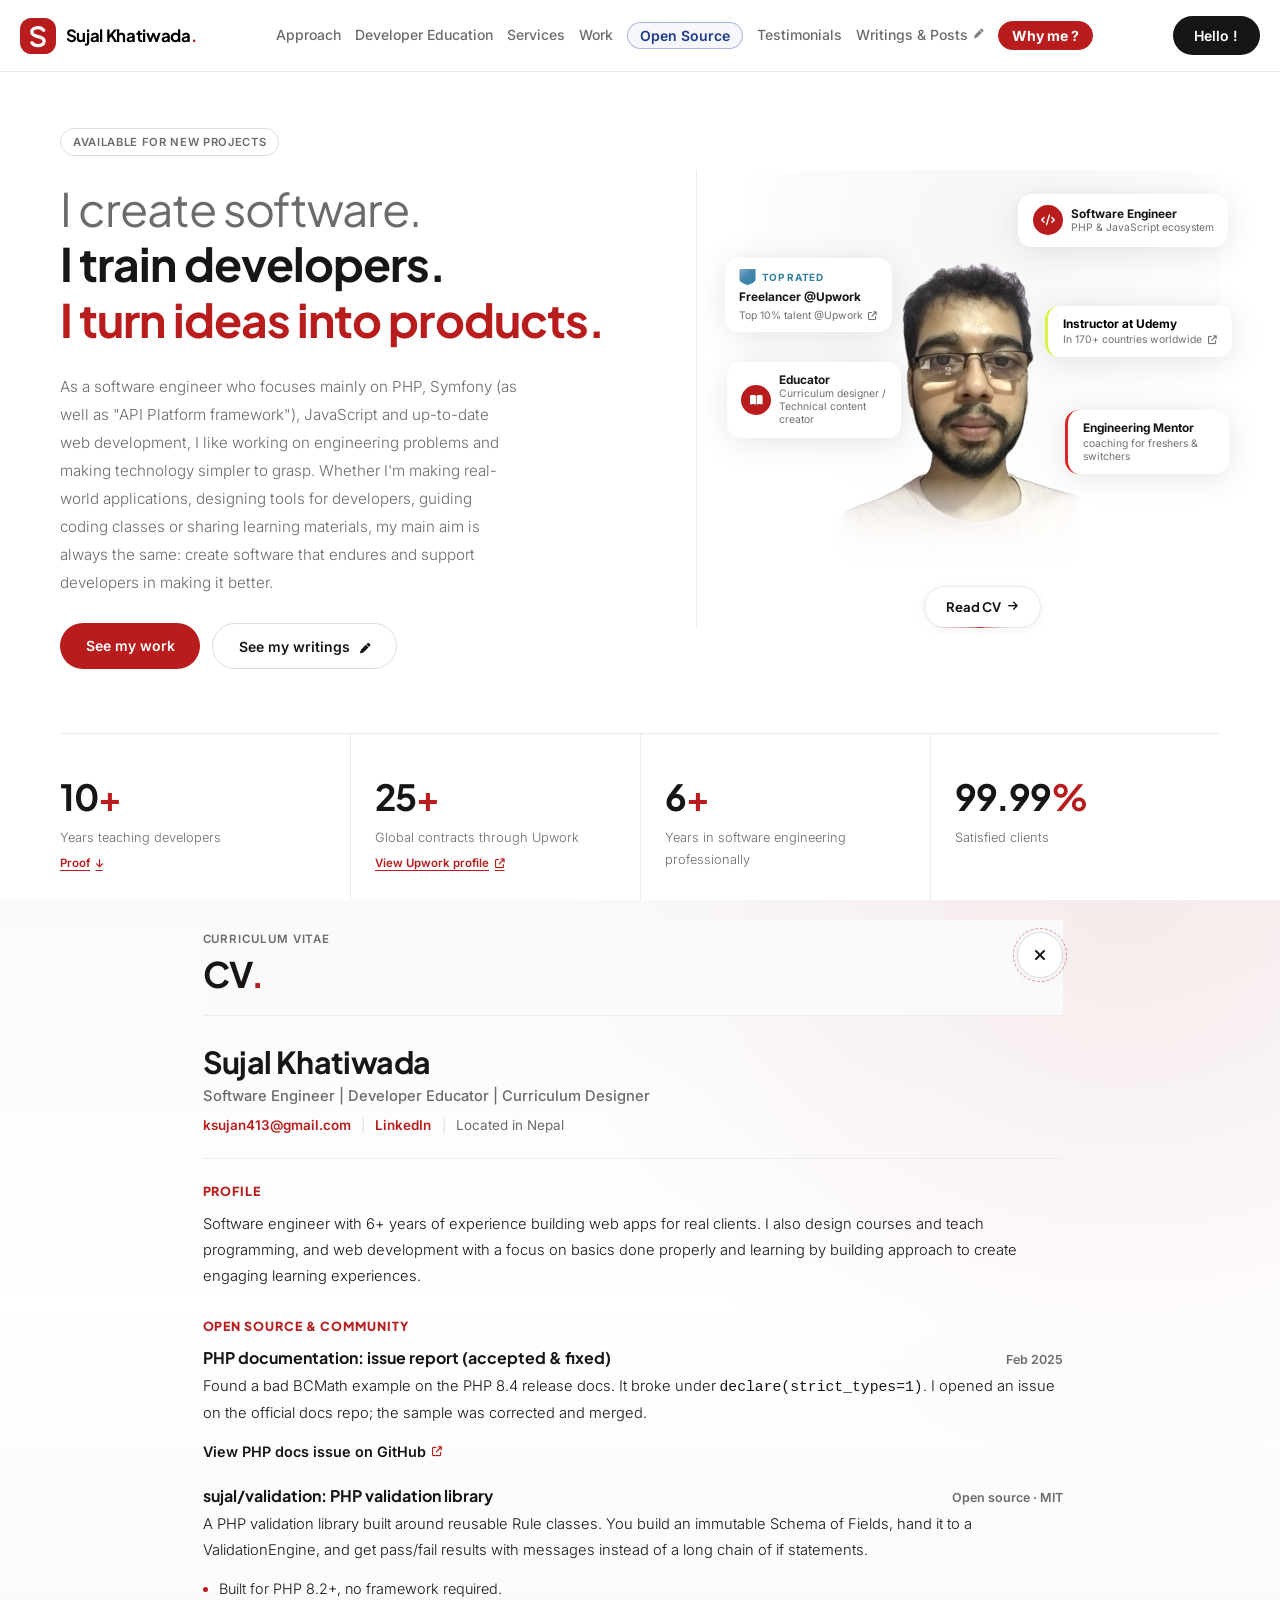
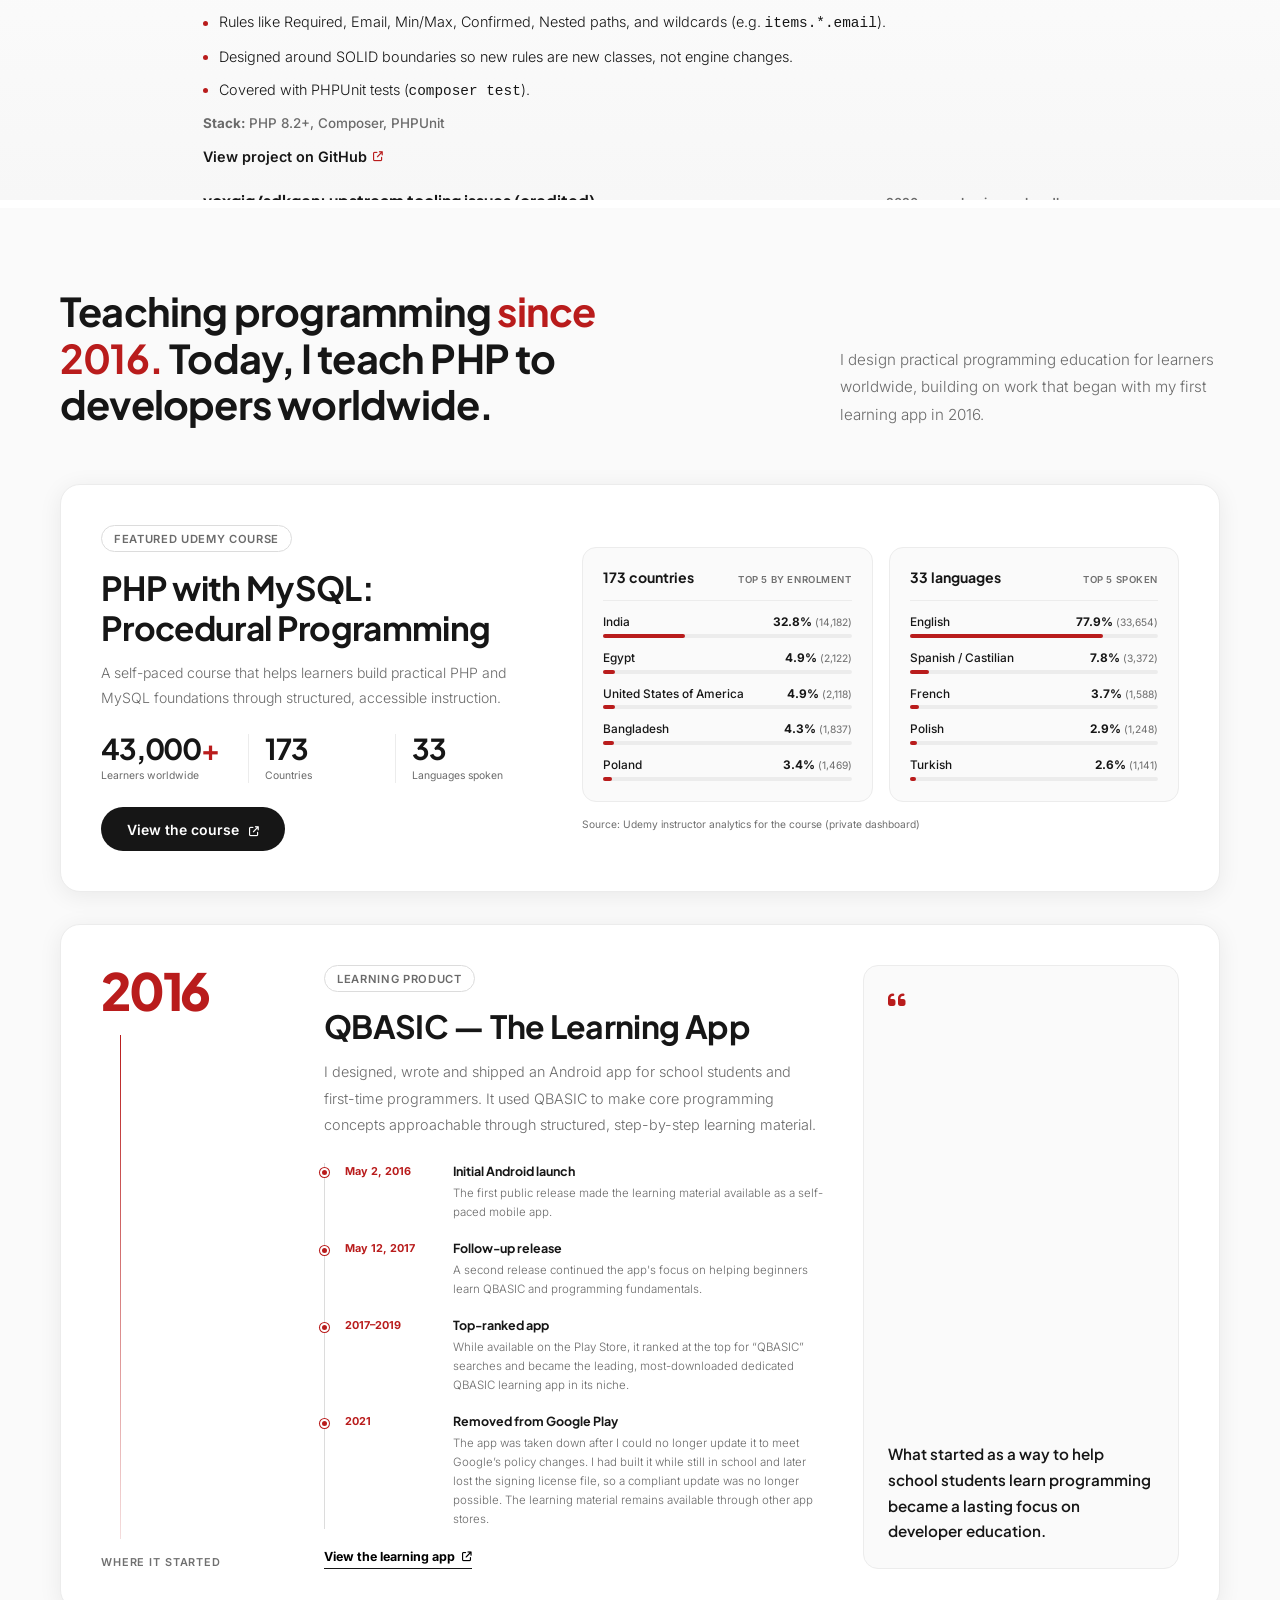
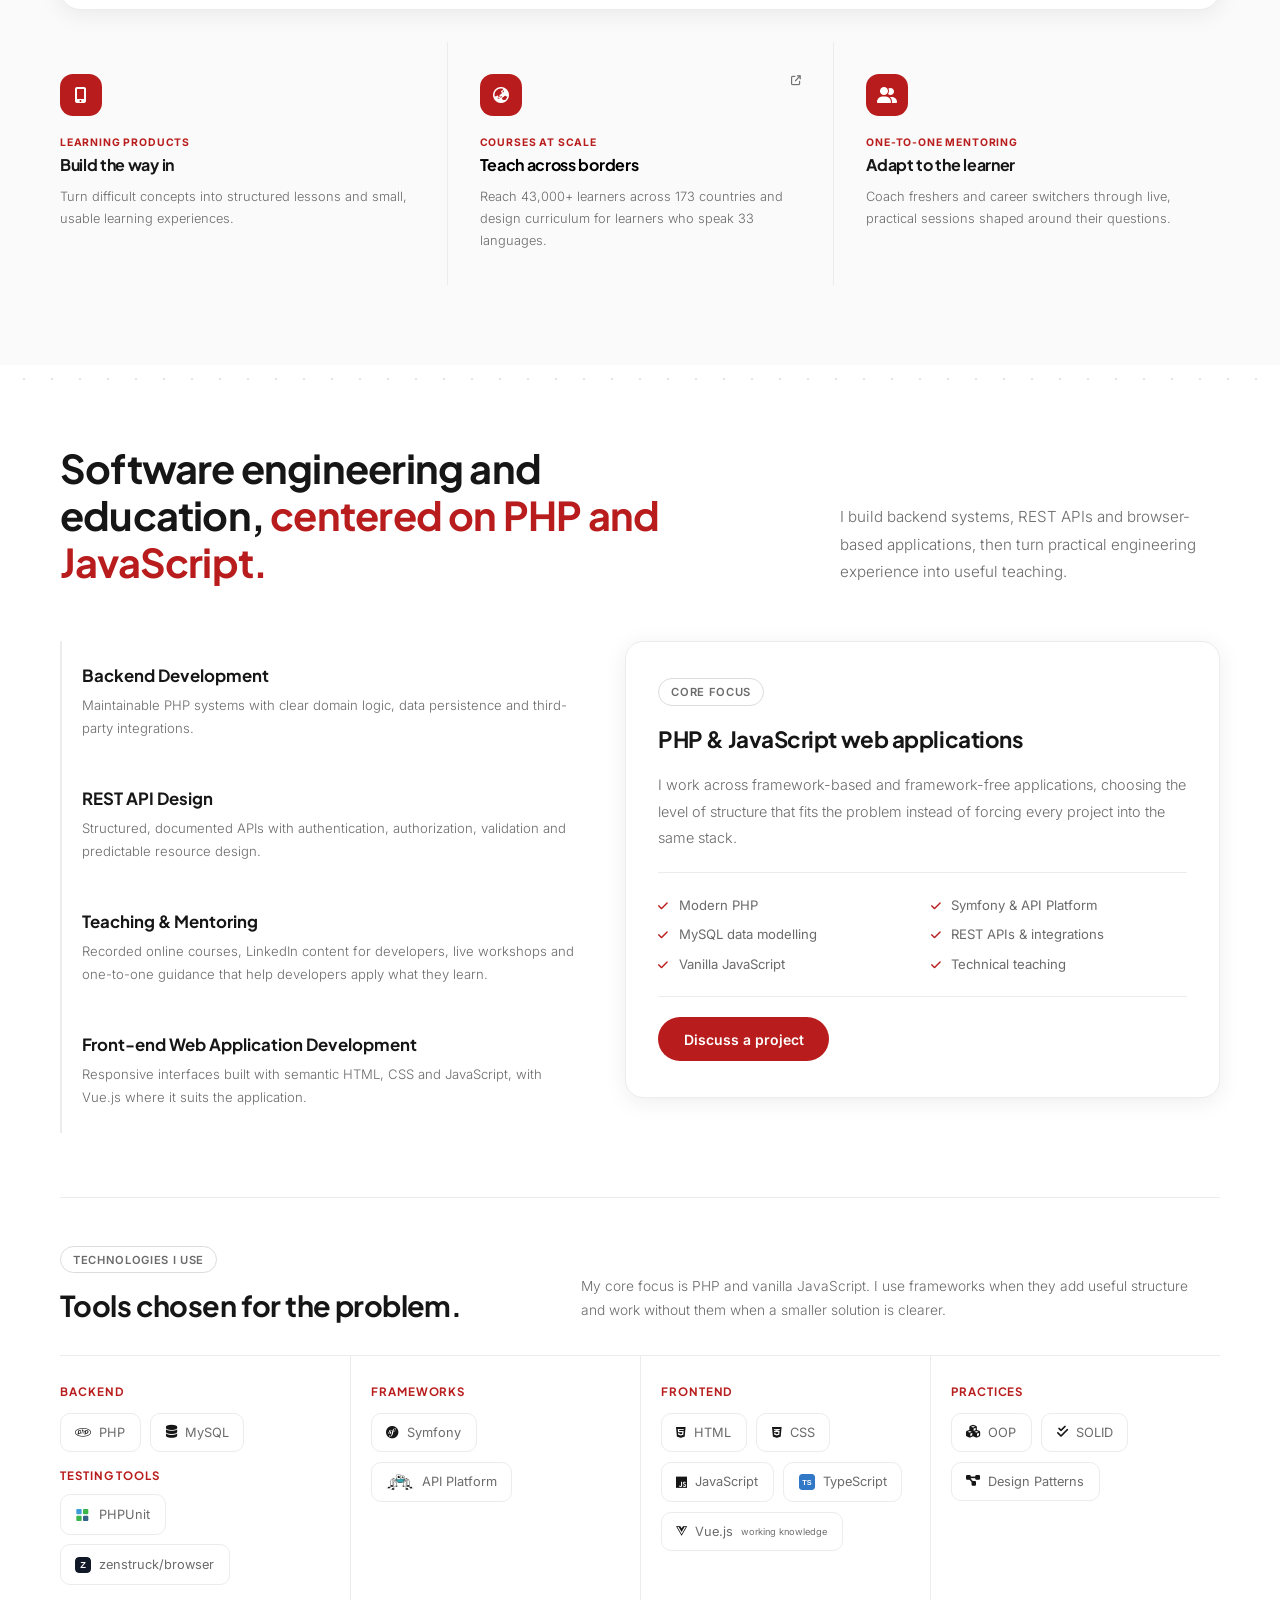
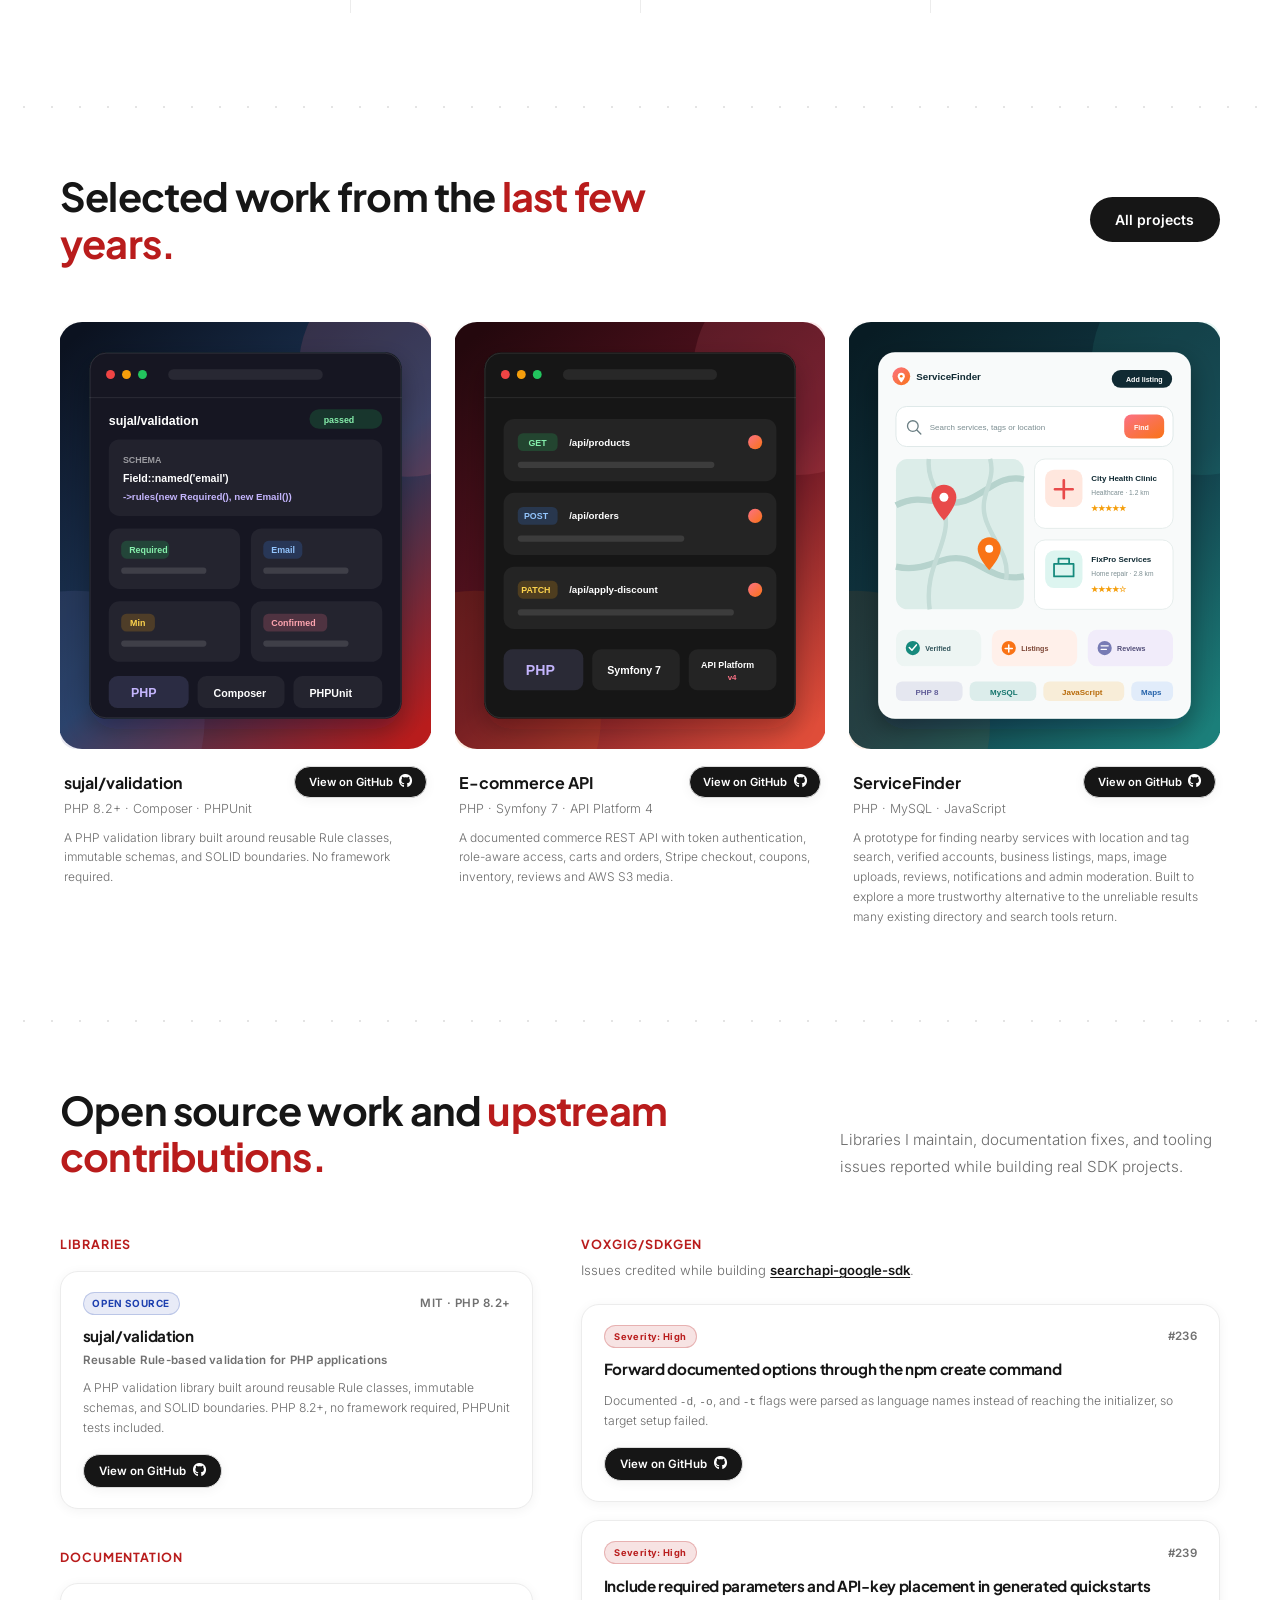
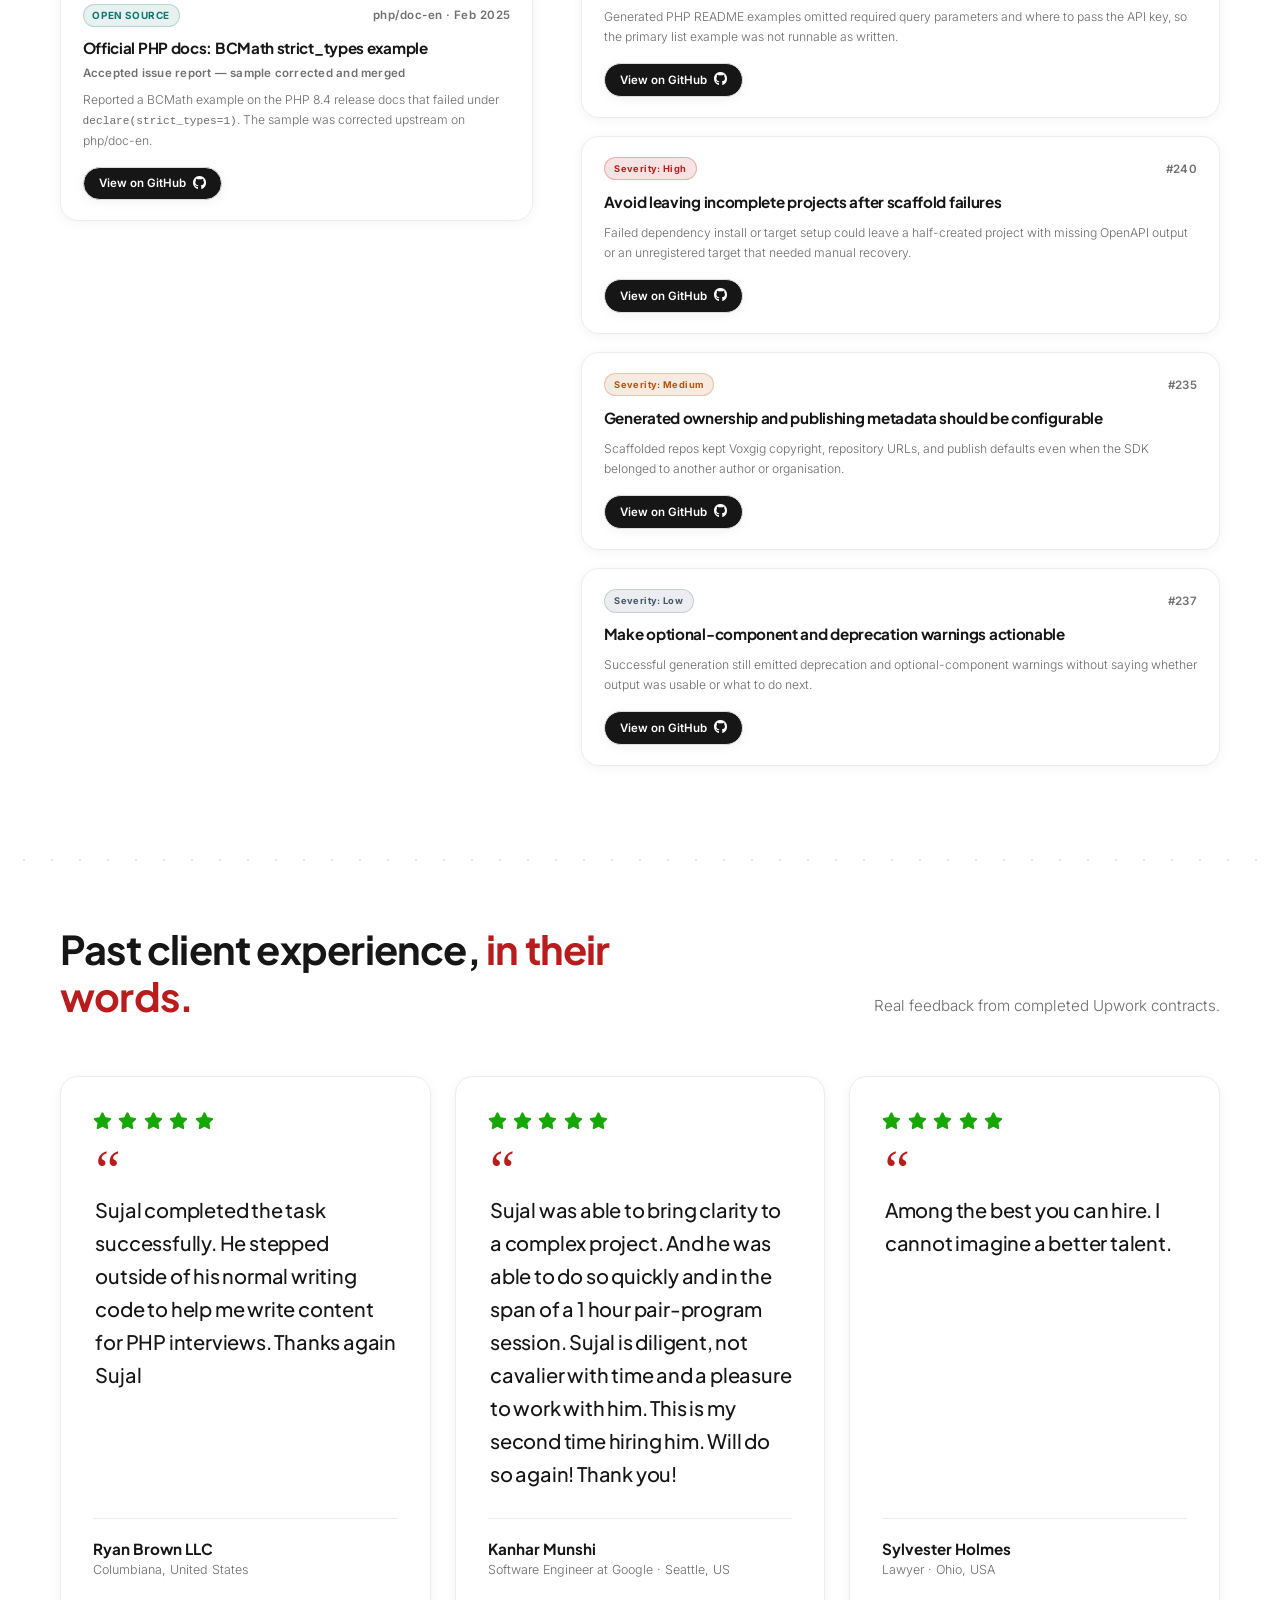
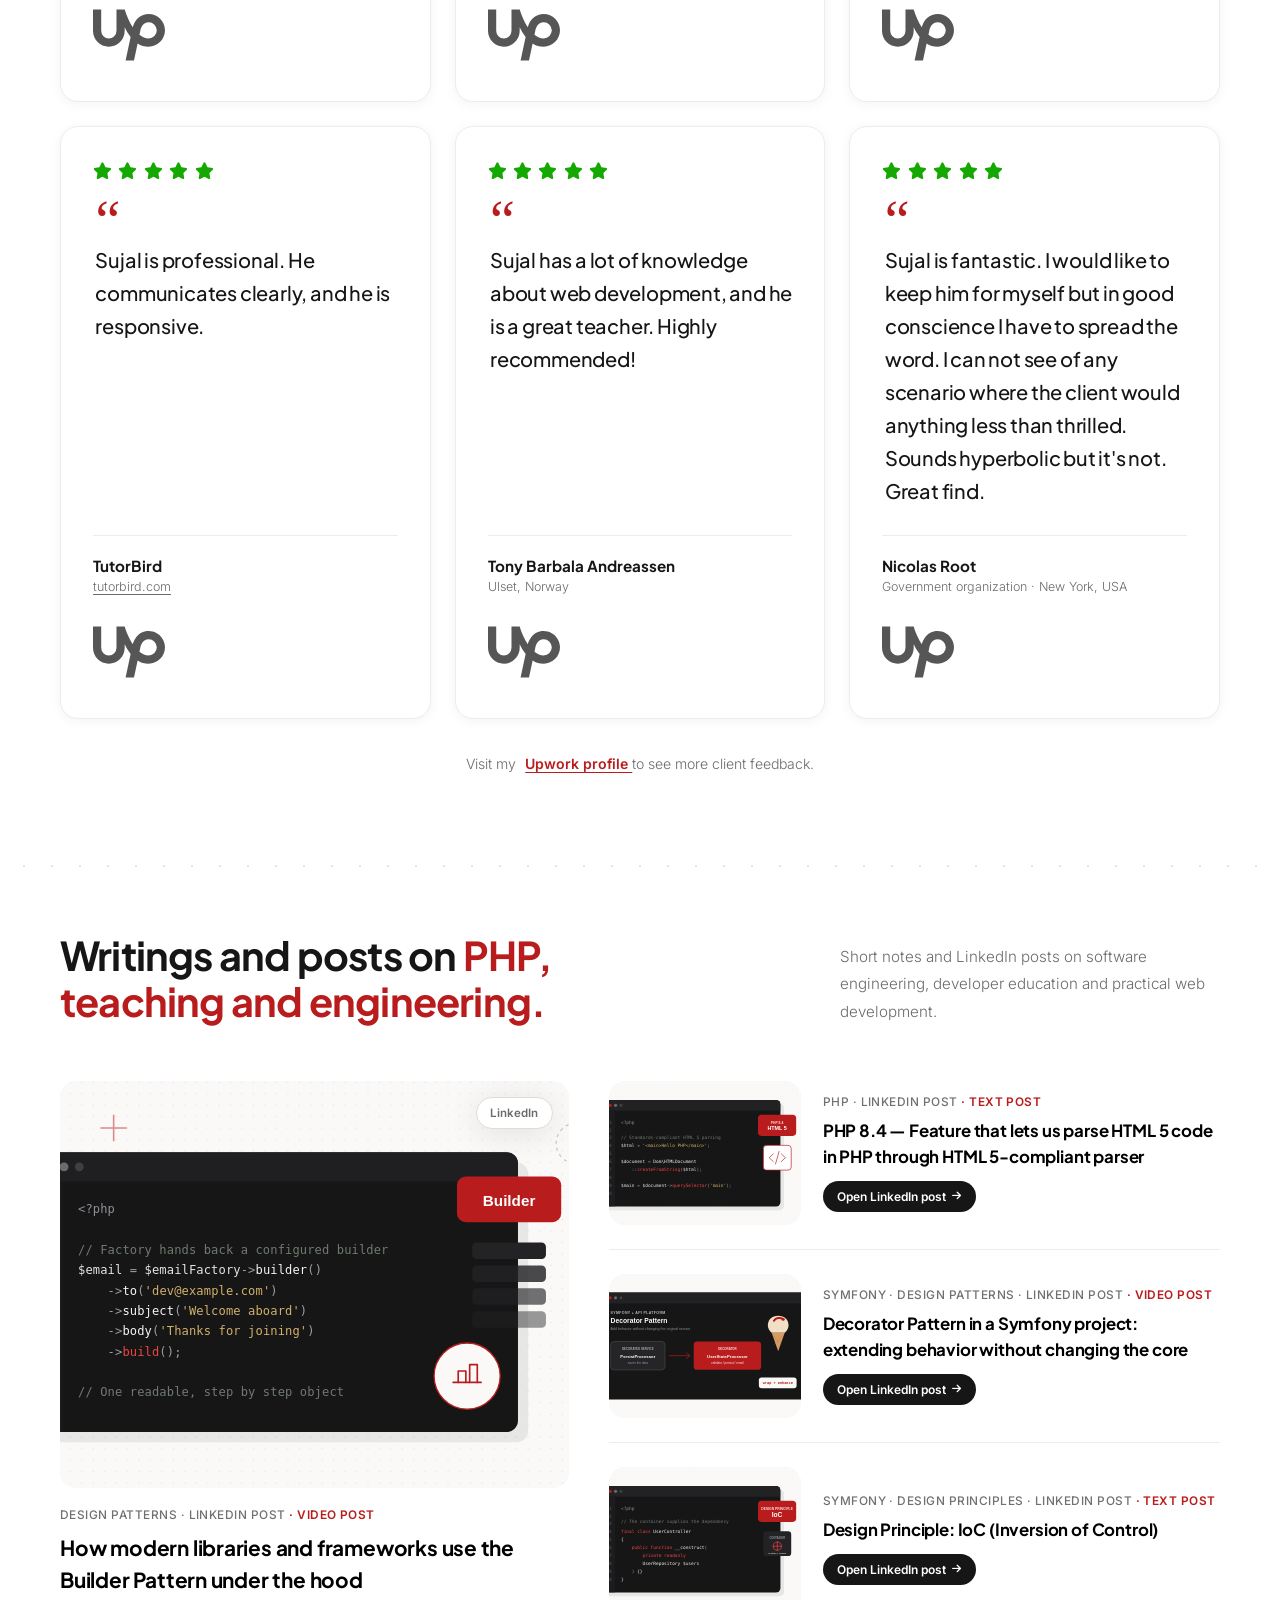
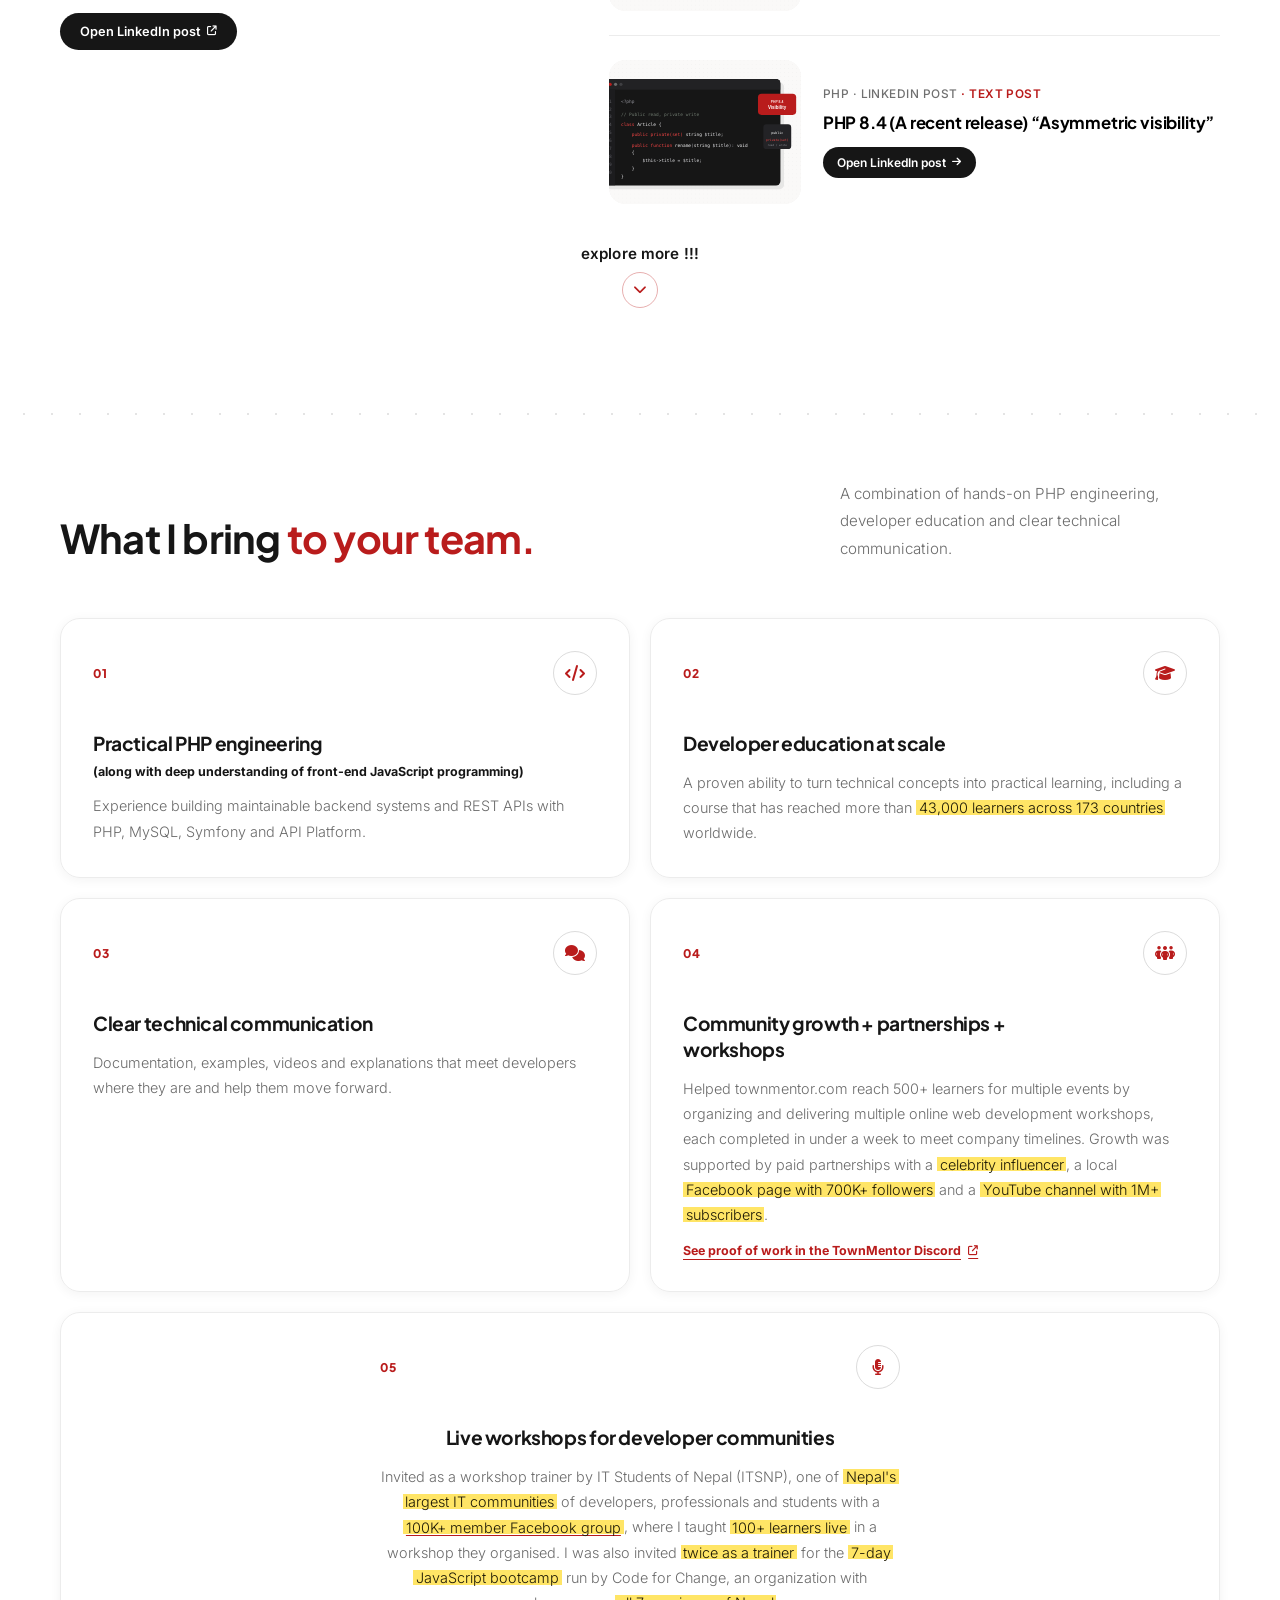
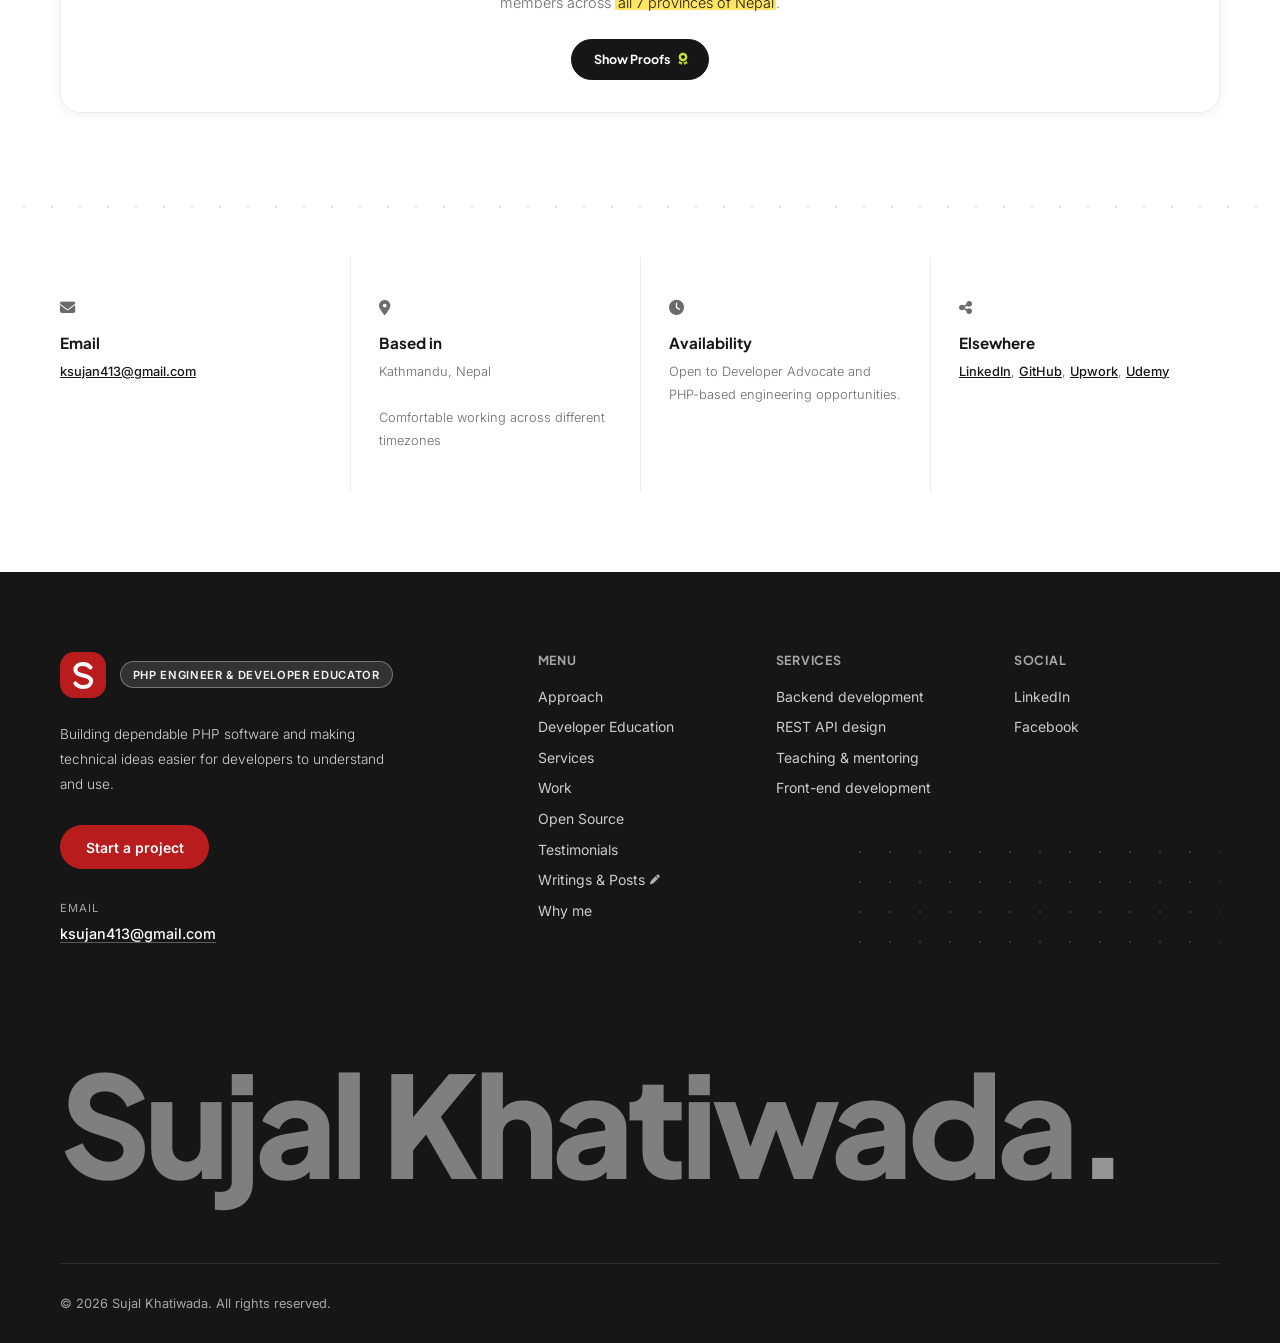
==== commit 11abe6e8: "Improve Open Source section and header responsiveness. Split Libraries and Documentation headings, a" ====
--- a/index.html
+++ b/index.html
@@ -23,7 +23,7 @@
                 <a href="#education">Developer Education</a>
                 <a href="#services">Services</a>
                 <a href="#work">Work</a>
-                <a href="#open-source">Open Source</a>
+                <a href="#open-source" class="nav-open-source">Open Source</a>
                 <a href="#testimonials">Testimonials</a>
                 <a href="#blog" class="nav-writings">Writings & Posts <i class="fa-solid fa-pen" aria-hidden="true"></i></a>
                 <a href="#team-value" class="nav-highlight">Why me ?</a>
@@ -42,7 +42,7 @@
                 <a href="#education">Developer Education</a>
                 <a href="#services">Services</a>
                 <a href="#work">Work</a>
-                <a href="#open-source">Open Source</a>
+                <a href="#open-source" class="nav-open-source">Open Source</a>
                 <a href="#testimonials">Testimonials</a>
                 <a href="#blog" class="nav-writings">Writings & Posts <i class="fa-solid fa-pen" aria-hidden="true"></i></a>
                 <a href="#team-value" class="nav-highlight">Why me</a>
@@ -723,44 +723,53 @@
 
             <div class="open-source-split">
                 <div class="open-source-block open-source-block-libraries">
-                    <p class="open-source-block-label">Libraries &amp; documentation</p>
-                    <div class="open-source-issue-list">
-                        <article class="open-source-issue">
-                            <div class="open-source-issue-head">
-                                <span class="badge badge-kind badge-kind-library">Library</span>
-                                <span class="open-source-issue-id">MIT</span>
-                            </div>
-                            <h3 class="open-source-issue-title">sujal/validation</h3>
-                            <p class="open-source-issue-summary">
-                                A PHP validation library built around reusable Rule classes,
-                                immutable schemas, and SOLID boundaries. PHP 8.2+, no framework required, PHPUnit tests included.
-                            </p>
-                            <a href="https://github.com/sujalK/validation"
-                                class="open-source-issue-link"
-                                target="_blank"
-                                rel="noopener">
-                                View on GitHub
-                                <i class="fa-solid fa-arrow-up-right-from-square"></i>
-                            </a>
-                        </article>
-                        <article class="open-source-issue">
-                            <div class="open-source-issue-head">
-                                <span class="badge badge-kind badge-kind-docs">Docs</span>
-                                <span class="open-source-issue-id">Feb 2025</span>
-                            </div>
-                            <h3 class="open-source-issue-title">PHP documentation fix (merged)</h3>
-                            <p class="open-source-issue-summary">
-                                Reported a BCMath example on the PHP 8.4 release docs that failed under
-                                <code>declare(strict_types=1)</code>. The sample was corrected upstream on php/doc-en.
-                            </p>
-                            <a href="https://github.com/php/doc-en/issues/4466"
-                                class="open-source-issue-link"
-                                target="_blank"
-                                rel="noopener">
-                                View on GitHub
-                                <i class="fa-solid fa-arrow-up-right-from-square"></i>
-                            </a>
-                        </article>
+                    <div class="open-source-subblock">
+                        <p class="open-source-block-label">Libraries</p>
+                        <div class="open-source-issue-list">
+                            <article class="open-source-issue">
+                                <div class="open-source-issue-head">
+                                    <span class="badge badge-kind badge-kind-library">Open source</span>
+                                    <span class="open-source-issue-id">MIT · PHP 8.2+</span>
+                                </div>
+                                <h3 class="open-source-issue-title">sujal/validation</h3>
+                                <p class="open-source-issue-kicker">Reusable Rule-based validation for PHP applications</p>
+                                <p class="open-source-issue-summary">
+                                    A PHP validation library built around reusable Rule classes,
+                                    immutable schemas, and SOLID boundaries. PHP 8.2+, no framework required, PHPUnit tests included.
+                                </p>
+                                <a href="https://github.com/sujalK/validation"
+                                    class="open-source-github-btn"
+                                    target="_blank"
+                                    rel="noopener">
+                                    View on GitHub
+                                    <i class="fa-brands fa-github"></i>
+                                </a>
+                            </article>
+                        </div>
+                    </div>
+                    <div class="open-source-subblock">
+                        <p class="open-source-block-label">Documentation</p>
+                        <div class="open-source-issue-list">
+                            <article class="open-source-issue">
+                                <div class="open-source-issue-head">
+                                    <span class="badge badge-kind badge-kind-docs">Open source</span>
+                                    <span class="open-source-issue-id">php/doc-en · Feb 2025</span>
+                                </div>
+                                <h3 class="open-source-issue-title">Official PHP docs: BCMath strict_types example</h3>
+                                <p class="open-source-issue-kicker">Accepted issue report — sample corrected and merged</p>
+                                <p class="open-source-issue-summary">
+                                    Reported a BCMath example on the PHP 8.4 release docs that failed under
+                                    <code>declare(strict_types=1)</code>. The sample was corrected upstream on php/doc-en.
+                                </p>
+                                <a href="https://github.com/php/doc-en/issues/4466"
+                                    class="open-source-github-btn"
+                                    target="_blank"
+                                    rel="noopener">
+                                    View on GitHub
+                                    <i class="fa-brands fa-github"></i>
+                                </a>
+                            </article>
+                        </div>
                     </div>
                 </div>
 
@@ -773,7 +782,7 @@
                 <div class="open-source-issue-list">
                     <article class="open-source-issue">
                         <div class="open-source-issue-head">
-                            <span class="badge badge-severity badge-severity-high">High</span>
+                            <span class="badge badge-severity badge-severity-high">Severity: High</span>
                             <span class="open-source-issue-id">#236</span>
                         </div>
                         <h3 class="open-source-issue-title">Forward documented options through the npm create command</h3>
@@ -782,16 +791,16 @@
                             instead of reaching the initializer, so target setup failed.
                         </p>
                         <a href="https://github.com/voxgig/sdkgen/issues/236"
-                            class="open-source-issue-link"
+                            class="open-source-github-btn"
                             target="_blank"
                             rel="noopener">
                             View on GitHub
-                            <i class="fa-solid fa-arrow-up-right-from-square"></i>
+                            <i class="fa-brands fa-github"></i>
                         </a>
                     </article>
                     <article class="open-source-issue">
                         <div class="open-source-issue-head">
-                            <span class="badge badge-severity badge-severity-high">High</span>
+                            <span class="badge badge-severity badge-severity-high">Severity: High</span>
                             <span class="open-source-issue-id">#239</span>
                         </div>
                         <h3 class="open-source-issue-title">Include required parameters and API-key placement in generated quickstarts</h3>
@@ -800,16 +809,16 @@
                             so the primary list example was not runnable as written.
                         </p>
                         <a href="https://github.com/voxgig/sdkgen/issues/239"
-                            class="open-source-issue-link"
+                            class="open-source-github-btn"
                             target="_blank"
                             rel="noopener">
                             View on GitHub
-                            <i class="fa-solid fa-arrow-up-right-from-square"></i>
+                            <i class="fa-brands fa-github"></i>
                         </a>
                     </article>
                     <article class="open-source-issue">
                         <div class="open-source-issue-head">
-                            <span class="badge badge-severity badge-severity-high">High</span>
+                            <span class="badge badge-severity badge-severity-high">Severity: High</span>
                             <span class="open-source-issue-id">#240</span>
                         </div>
                         <h3 class="open-source-issue-title">Avoid leaving incomplete projects after scaffold failures</h3>
@@ -818,16 +827,16 @@
                             OpenAPI output or an unregistered target that needed manual recovery.
                         </p>
                         <a href="https://github.com/voxgig/sdkgen/issues/240"
-                            class="open-source-issue-link"
+                            class="open-source-github-btn"
                             target="_blank"
                             rel="noopener">
                             View on GitHub
-                            <i class="fa-solid fa-arrow-up-right-from-square"></i>
+                            <i class="fa-brands fa-github"></i>
                         </a>
                     </article>
                     <article class="open-source-issue">
                         <div class="open-source-issue-head">
-                            <span class="badge badge-severity badge-severity-medium">Medium</span>
+                            <span class="badge badge-severity badge-severity-medium">Severity: Medium</span>
                             <span class="open-source-issue-id">#235</span>
                         </div>
                         <h3 class="open-source-issue-title">Generated ownership and publishing metadata should be configurable</h3>
@@ -836,16 +845,16 @@
                             belonged to another author or organisation.
                         </p>
                         <a href="https://github.com/voxgig/sdkgen/issues/235"
-                            class="open-source-issue-link"
+                            class="open-source-github-btn"
                             target="_blank"
                             rel="noopener">
                             View on GitHub
-                            <i class="fa-solid fa-arrow-up-right-from-square"></i>
+                            <i class="fa-brands fa-github"></i>
                         </a>
                     </article>
                     <article class="open-source-issue">
                         <div class="open-source-issue-head">
-                            <span class="badge badge-severity badge-severity-low">Low</span>
+                            <span class="badge badge-severity badge-severity-low">Severity: Low</span>
                             <span class="open-source-issue-id">#237</span>
                         </div>
                         <h3 class="open-source-issue-title">Make optional-component and deprecation warnings actionable</h3>
@@ -854,11 +863,11 @@
                             whether output was usable or what to do next.
                         </p>
                         <a href="https://github.com/voxgig/sdkgen/issues/237"
-                            class="open-source-issue-link"
+                            class="open-source-github-btn"
                             target="_blank"
                             rel="noopener">
                             View on GitHub
-                            <i class="fa-solid fa-arrow-up-right-from-square"></i>
+                            <i class="fa-brands fa-github"></i>
                         </a>
                     </article>
                 </div>
@@ -1204,7 +1213,7 @@
                         <a href="#education">Developer Education</a>
                         <a href="#services">Services</a>
                         <a href="#work">Work</a>
-                        <a href="#open-source">Open Source</a>
+                        <a href="#open-source" class="nav-open-source">Open Source</a>
                         <a href="#testimonials">Testimonials</a>
                         <a href="#blog" class="nav-writings">Writings & Posts <i class="fa-solid fa-pen" aria-hidden="true"></i></a>
                         <a href="#team-value">Why me</a>
--- a/css/style.css
+++ b/css/style.css
@@ -452,6 +452,66 @@
     header .header-container .navbar a.nav-highlight {
         animation: none;
     }
+
+    header .header-container .navbar a.nav-open-source {
+        animation: none;
+    }
+}
+
+/* open source nav: slower, softer focus than "Why me" */
+header .header-container .navbar a.nav-open-source {
+    display: inline-flex;
+    align-items: center;
+    padding: .35rem .75rem;
+    border: 1px solid rgba(30, 64, 175, .35);
+    border-radius: 999px;
+    background: rgba(30, 64, 175, .04);
+    color: #1e3a8a;
+    font-weight: 600;
+    line-height: 1;
+    animation: nav-open-source-focus 4.5s ease-in-out infinite;
+}
+
+header .header-container .navbar a.nav-open-source:hover {
+    background: #1e40af;
+    border-color: #1e40af;
+    color: #fff;
+    animation: none;
+    box-shadow: 0 6px 18px rgba(30, 64, 175, .22);
+}
+
+header .header-container .navbar a.nav-open-source.is-active {
+    animation: none;
+    background: rgba(30, 64, 175, .12);
+    border: 1px solid #1e40af;
+    color: #1e3a8a;
+    font-weight: 700;
+    box-shadow: none;
+}
+
+@keyframes nav-open-source-focus {
+    0%, 100% {
+        box-shadow: 0 0 0 0 rgba(30, 64, 175, .28);
+        border-color: rgba(30, 64, 175, .35);
+    }
+
+    50% {
+        box-shadow: 0 0 0 6px rgba(30, 64, 175, 0);
+        border-color: rgba(30, 64, 175, .55);
+    }
+}
+
+header .mobile-navbar .mobile-navbar-container a.nav-open-source {
+    color: #1e40af;
+    font-weight: 700;
+    border-left: 3px solid rgba(30, 64, 175, .35);
+    padding-left: .65rem;
+}
+
+header .mobile-navbar .mobile-navbar-container a.nav-open-source.is-active {
+    color: #1e40af;
+    border-left-color: #1e40af;
+    font-weight: 700;
 }
 
 header .mobile-navbar .mobile-navbar-container a.nav-highlight {
@@ -1762,6 +1822,10 @@
     align-items: start;
 }
 
+#open-source .open-source-container .open-source-subblock + .open-source-subblock {
+    margin-top: 2.5rem;
+}
+
 #open-source .open-source-container .open-source-block-label {
     margin: 0 0 1.15rem;
     font-family: var(--jakarta-font);
@@ -1820,12 +1884,13 @@
 }
 
 #open-source .open-source-container .badge-severity {
-    font-size: .62rem;
+    font-size: .58rem;
     font-weight: 700;
-    letter-spacing: .06em;
-    text-transform: uppercase;
+    letter-spacing: .04em;
+    text-transform: none;
     border-radius: 999px;
-    padding: .28rem .55rem;
+    padding: .32rem .6rem;
+    white-space: nowrap;
 }
 
 #open-source .open-source-container .badge-severity-high {
@@ -1883,6 +1948,14 @@
     color: var(--main-neutral-dark-tone);
 }
 
+#open-source .open-source-container .open-source-issue-kicker {
+    margin: -.25rem 0 0;
+    font-size: .72rem;
+    font-weight: 600;
+    letter-spacing: .02em;
+    color: var(--text-light);
+}
+
 #open-source .open-source-container .open-source-issue-summary {
     margin: 0;
     flex: 1;
@@ -1897,27 +1970,43 @@
     font-size: .92em;
 }
 
-#open-source .open-source-container .open-source-issue-link {
+#open-source .open-source-container .open-source-github-btn {
     display: inline-flex;
     align-items: center;
-    gap: .35rem;
-    margin-top: .15rem;
+    align-self: flex-start;
+    gap: .45rem;
+    margin-top: .35rem;
+    padding: .55rem .95rem;
+    border: 1px solid var(--border-mid);
+    border-radius: 50px;
+    background: var(--main-neutral-dark-tone);
+    color: #fff;
     font-size: .72rem;
     font-weight: 600;
-    color: var(--main-neutral-dark-tone);
-}
-
-#open-source .open-source-container .open-source-issue-link i {
-    font-size: .68rem;
-    transition: .2s transform;
-}
-
-#open-source .open-source-container .open-source-issue-link:hover {
-    color: var(--accent-magenta);
-}
-
-#open-source .open-source-container .open-source-issue-link:hover i {
-    transform: translate(.12rem, -.12rem);
+    white-space: nowrap;
+    box-shadow: var(--shadow-soft);
+    transition: .25s background-color, .25s border-color, .25s transform, .25s box-shadow;
+}
+
+#open-source .open-source-container .open-source-github-btn i {
+    font-size: .85rem;
+    transition: .25s transform;
+}
+
+#open-source .open-source-container .open-source-github-btn:hover {
+    background: var(--accent-magenta);
+    border-color: var(--accent-magenta);
+    transform: translateY(-2px);
+    box-shadow: 0 8px 20px rgba(185, 28, 28, .22);
+}
+
+#open-source .open-source-container .open-source-github-btn:hover i {
+    transform: scale(1.08);
+}
+
+#open-source .open-source-container .open-source-github-btn:active {
+    transform: translateY(0);
+    box-shadow: var(--shadow-soft);
 }
 
 /* section: pricing */
@@ -4299,6 +4388,55 @@
     }
 }
 
+/* desktop nav has many items; tighten type and spacing before the bar wraps */
+@media screen and (max-width: 1165px) {
+    header .header-container {
+        gap: .85rem;
+        padding-top: .85rem;
+        padding-bottom: .85rem;
+    }
+
+    header .header-container .logo-wrapper img {
+        width: 32px;
+    }
+
+    header .header-container .logo-wrapper .logo-text {
+        font-size: .95rem;
+    }
+
+    header .header-container .navbar {
+        gap: 9px;
+    }
+
+    header .header-container .navbar a {
+        font-size: 12px;
+    }
+
+    header .header-container .navbar a.nav-writings i {
+        font-size: .65em;
+    }
+
+    header .header-container .navbar a.nav-highlight {
+        padding: .32rem .62rem;
+        font-size: 12px;
+    }
+
+    header .header-container .navbar a.nav-open-source {
+        padding: .28rem .55rem;
+        font-size: 12px;
+    }
+
+    header .header-container .header-actions {
+        gap: .75rem;
+        flex-shrink: 0;
+    }
+
+    header .header-container .header-actions .btn {
+        padding: .55rem 1.05rem;
+        font-size: .78rem;
+    }
+}
+
 @media screen and (max-width: 1080px) {
     #hero .hero-container .hero-grid {
         gap: 2.5rem;
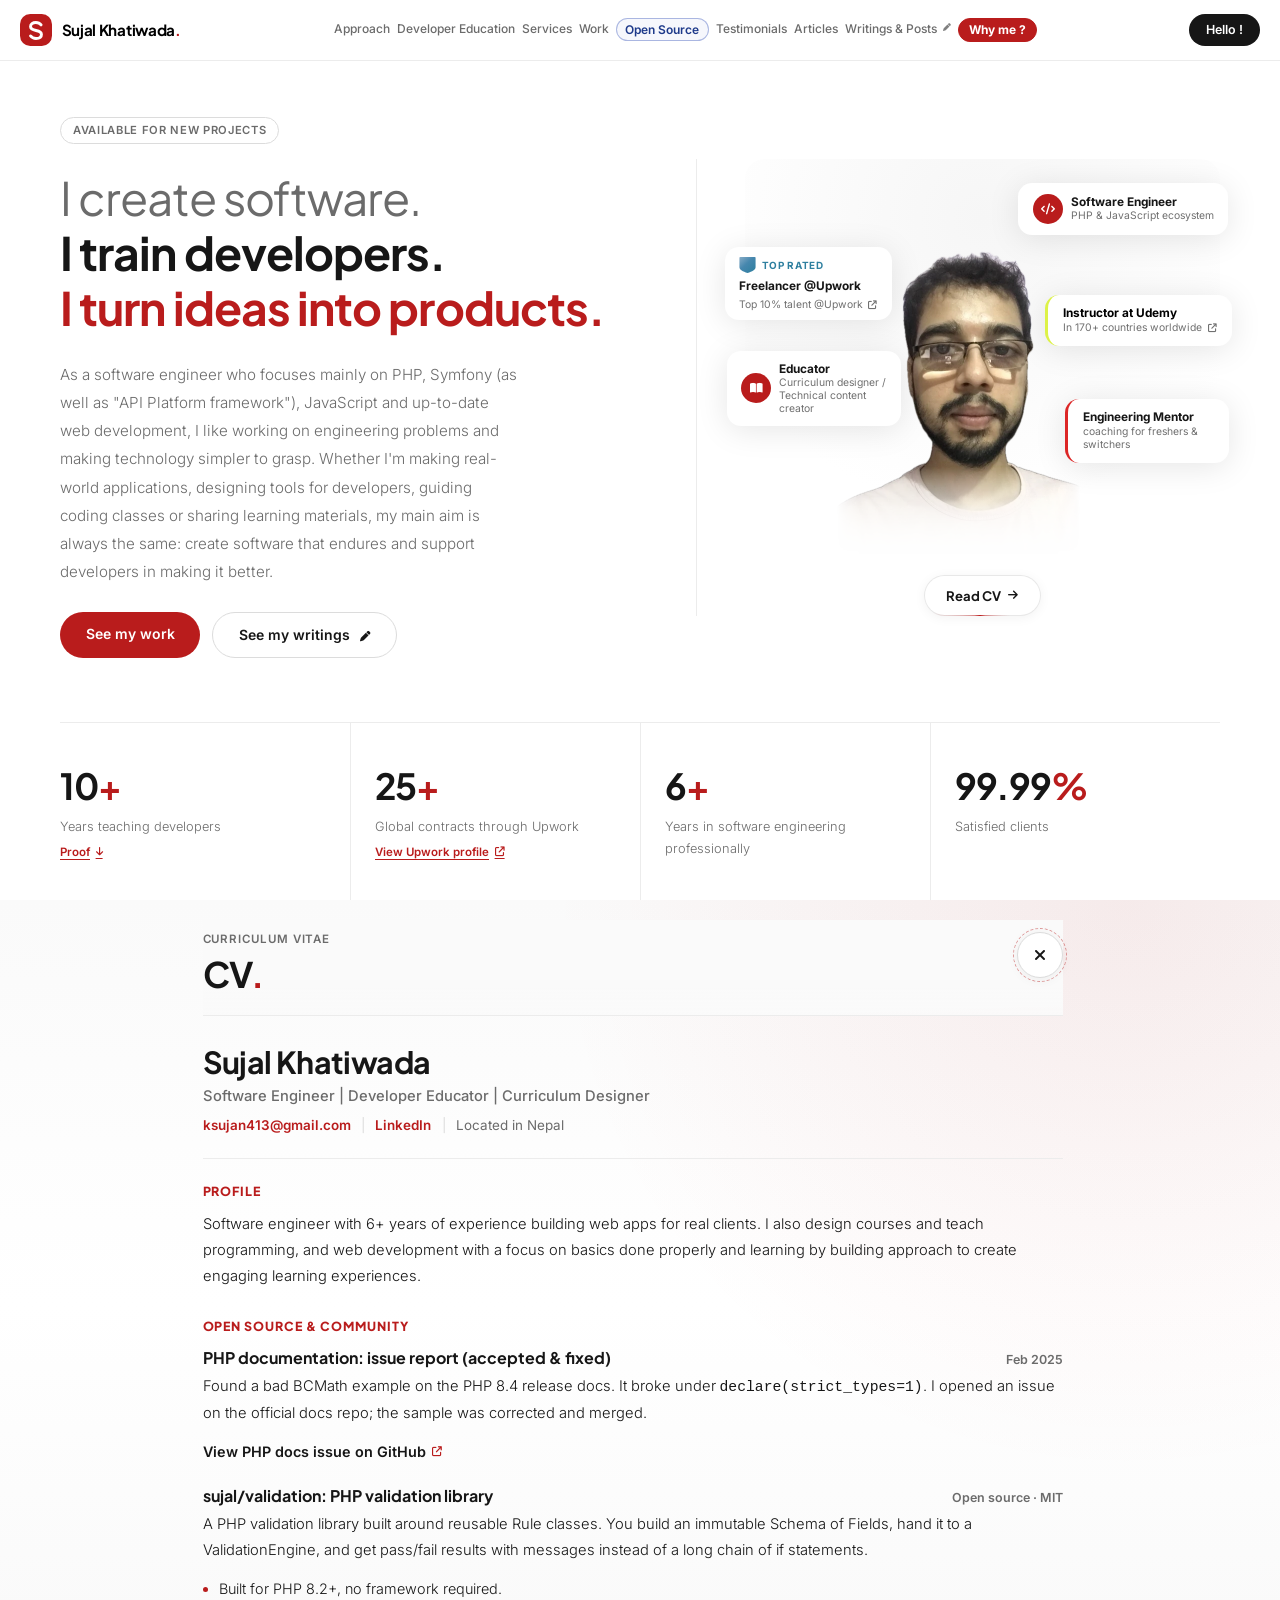
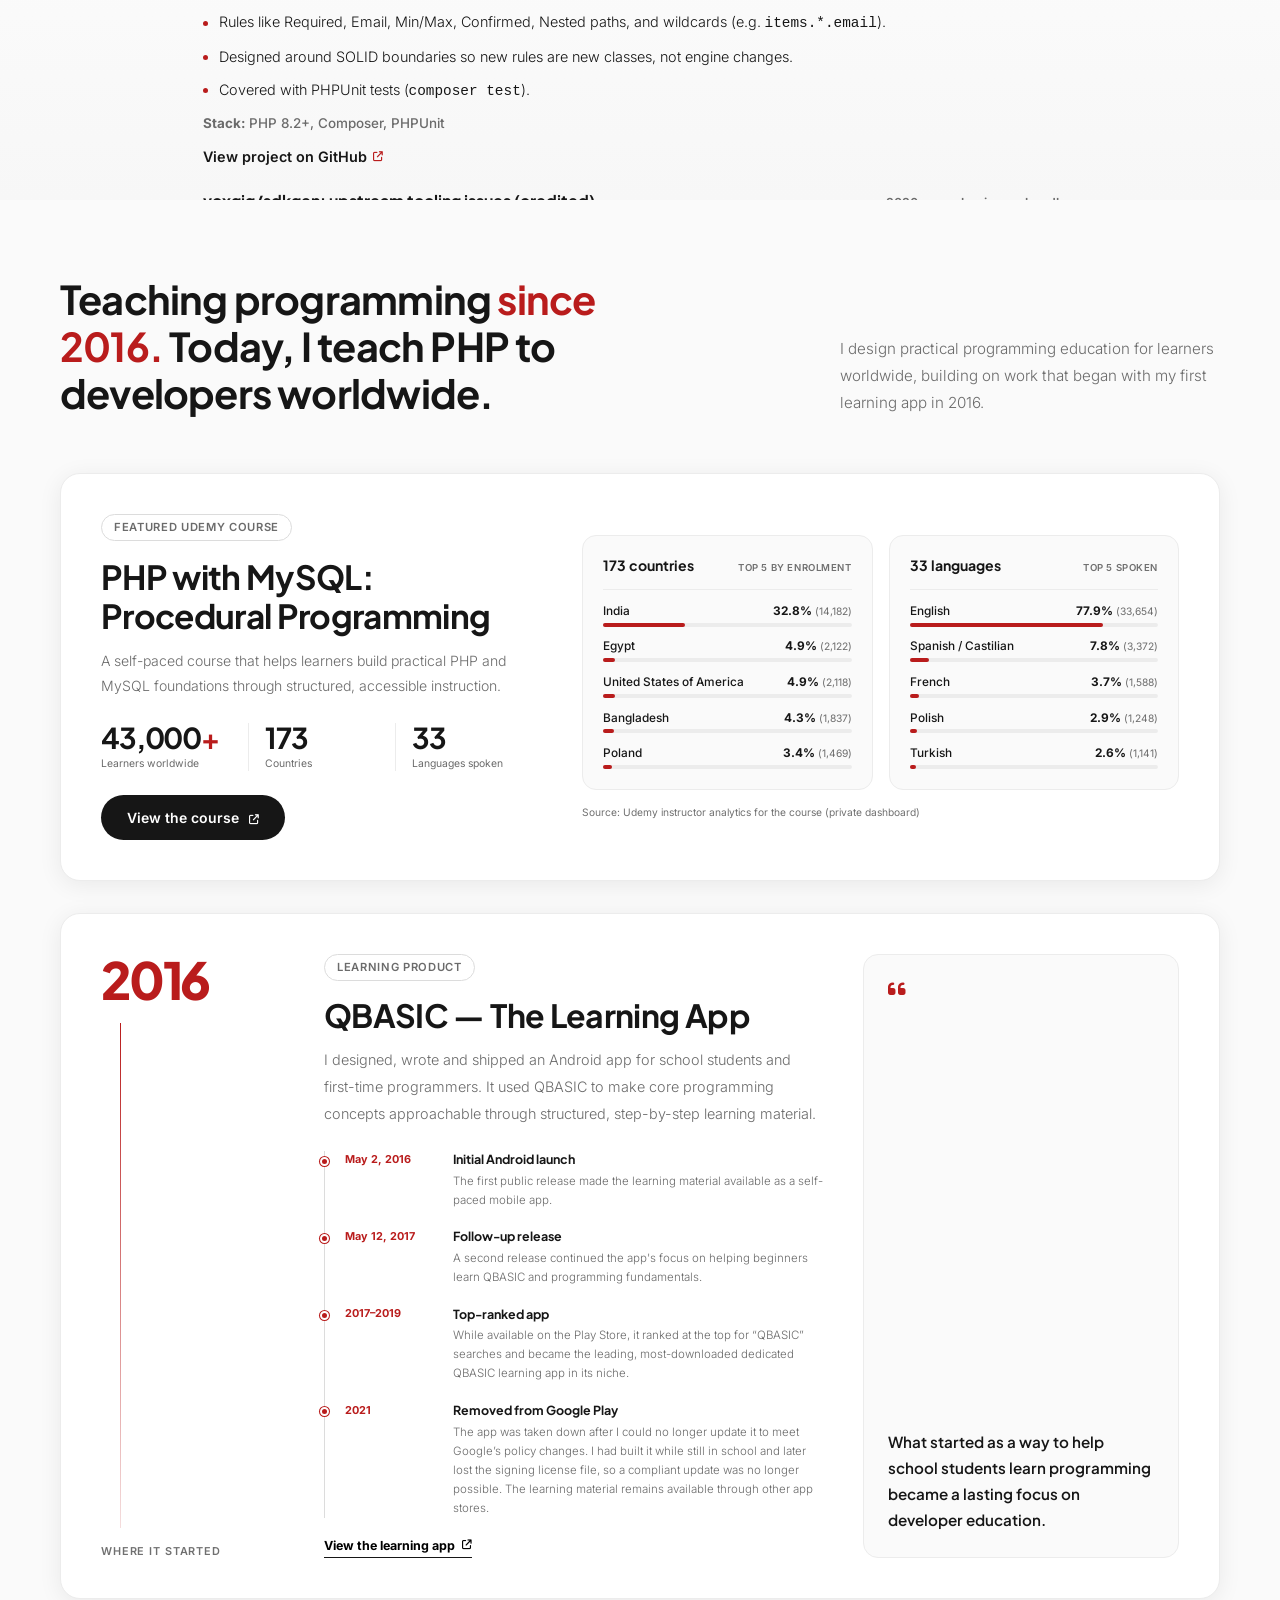
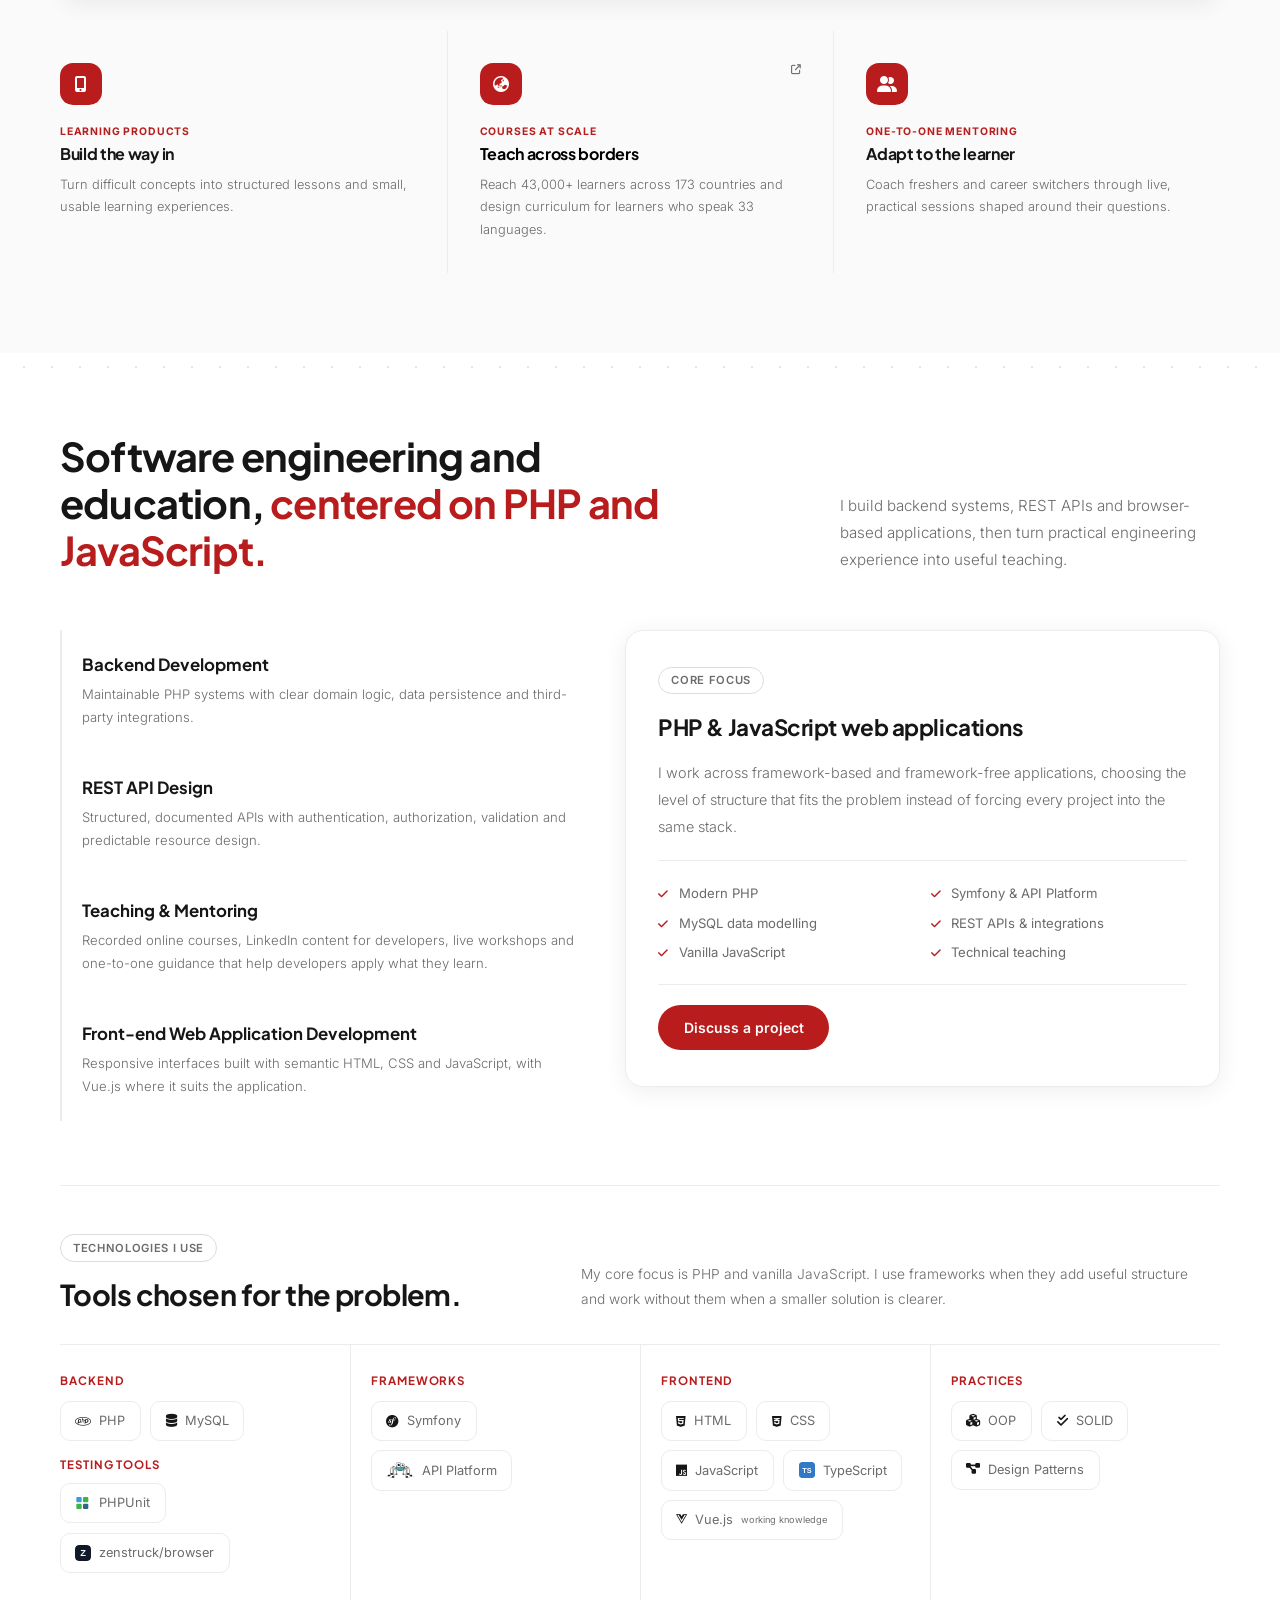
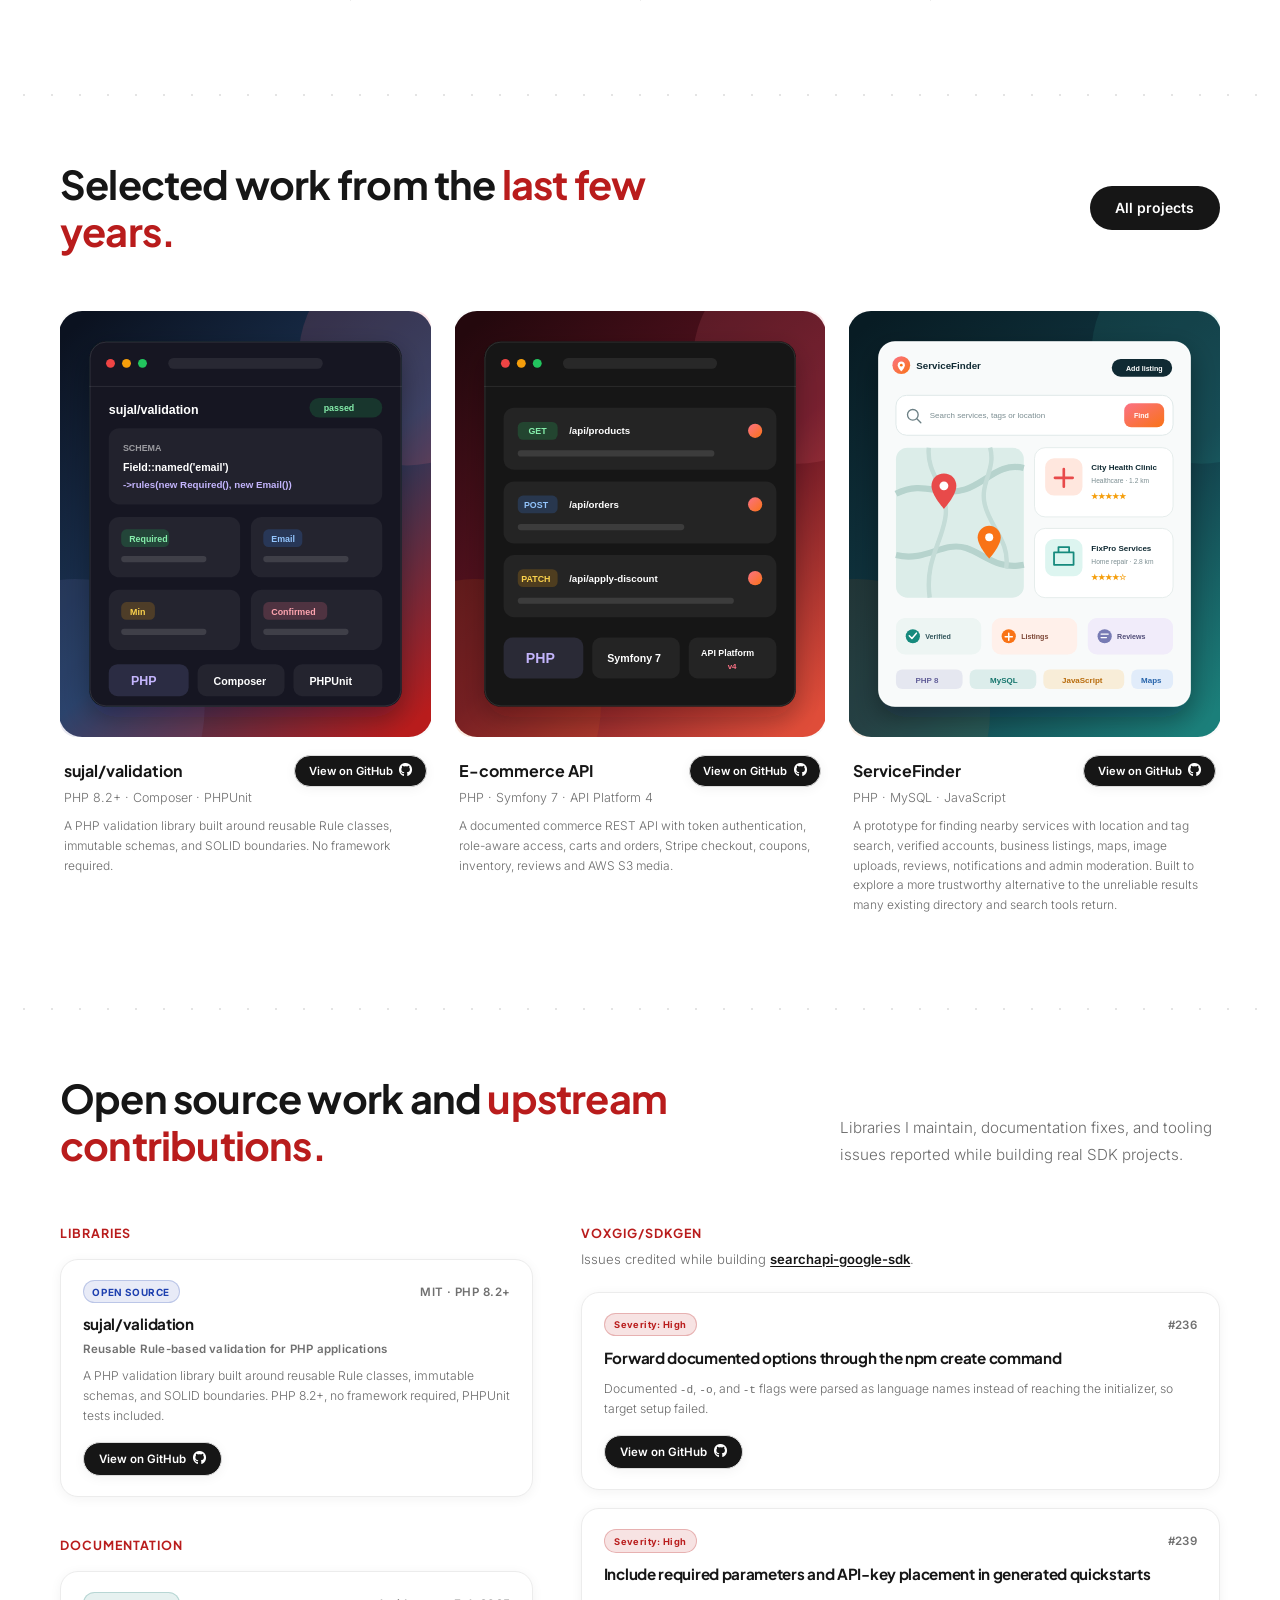
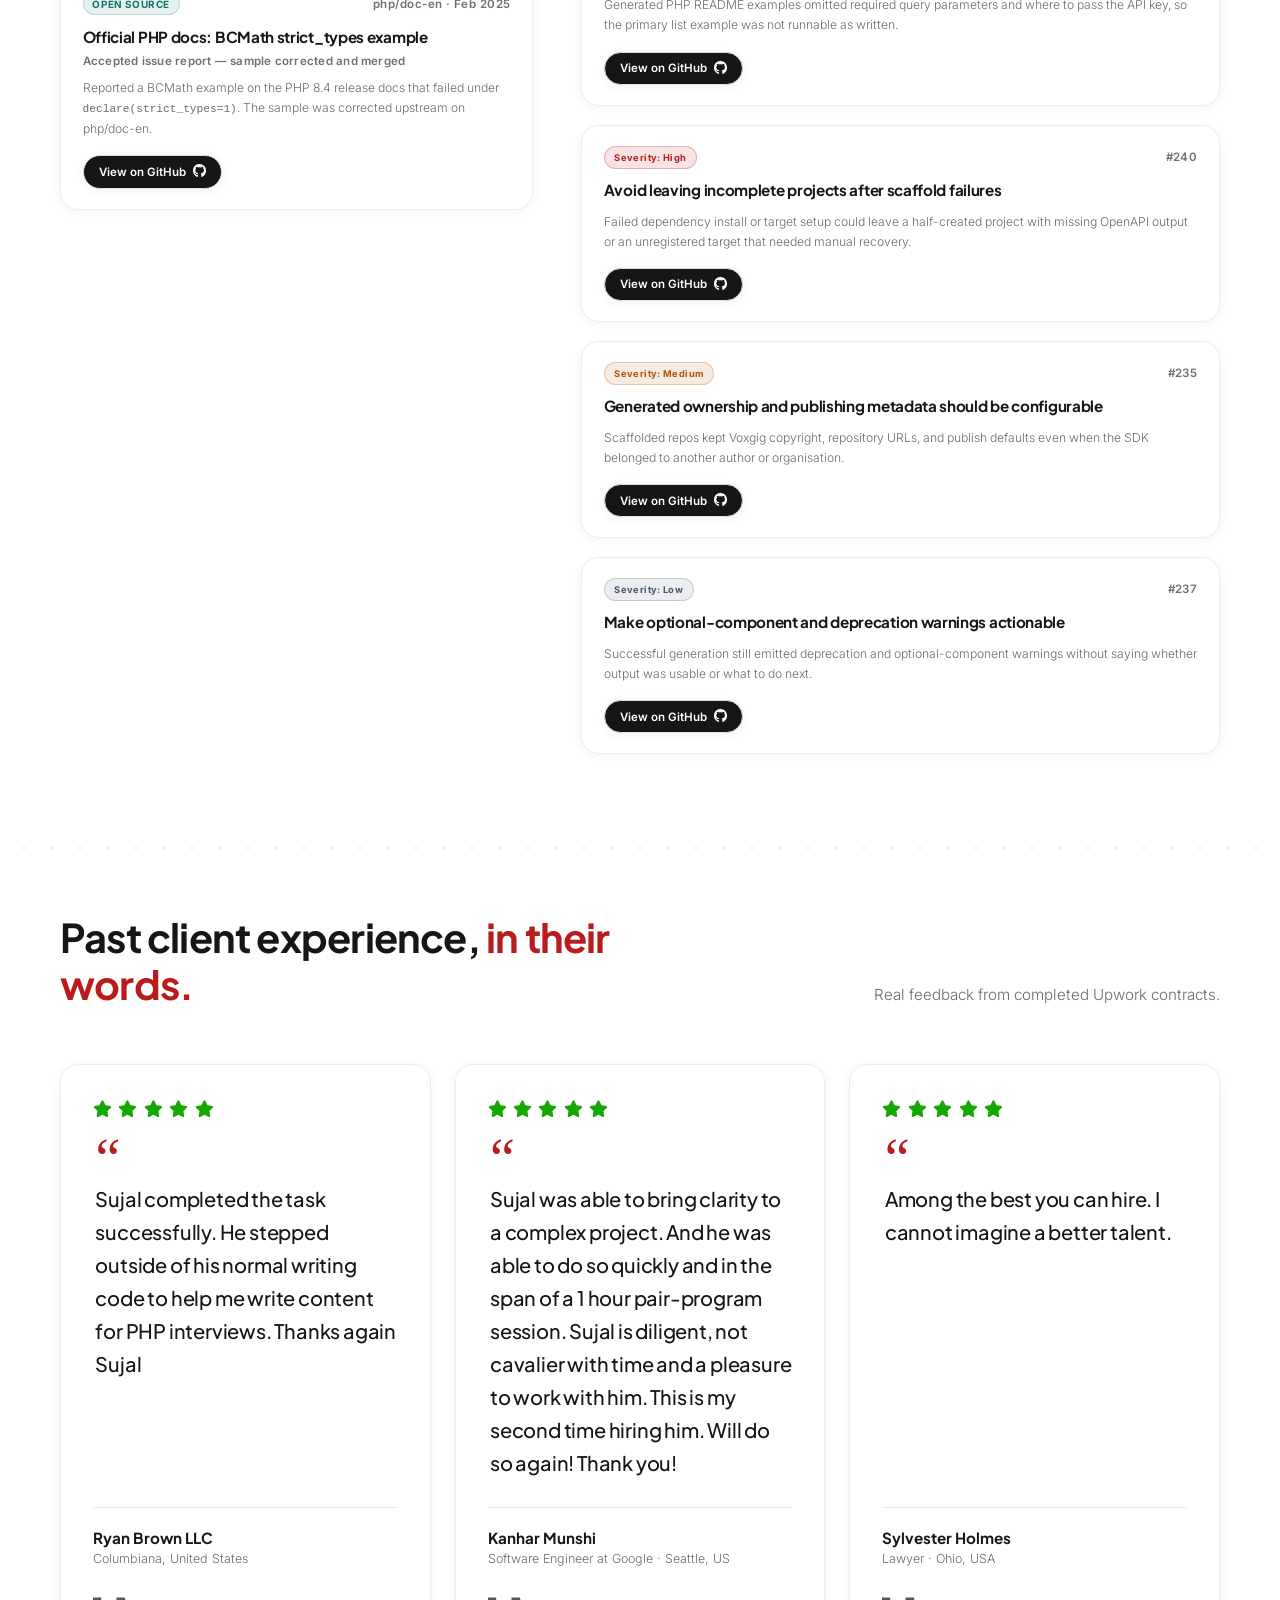
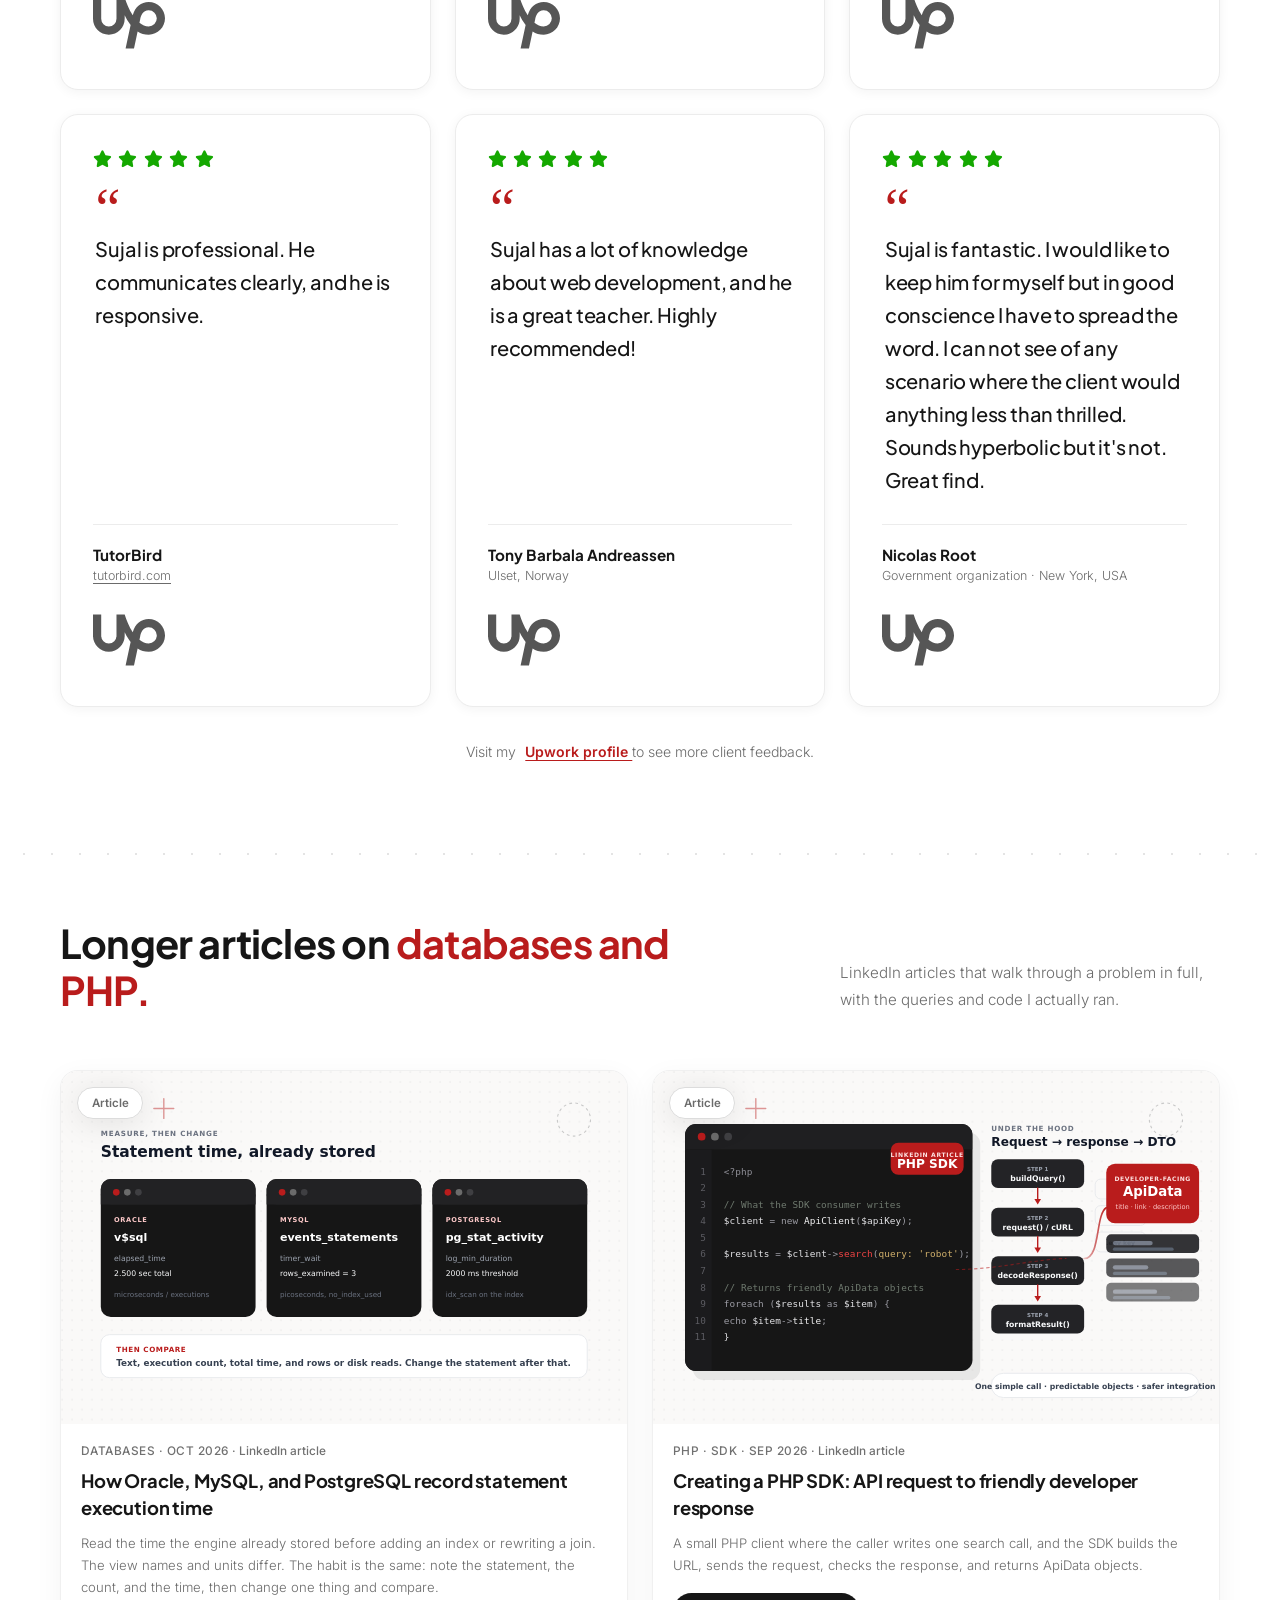
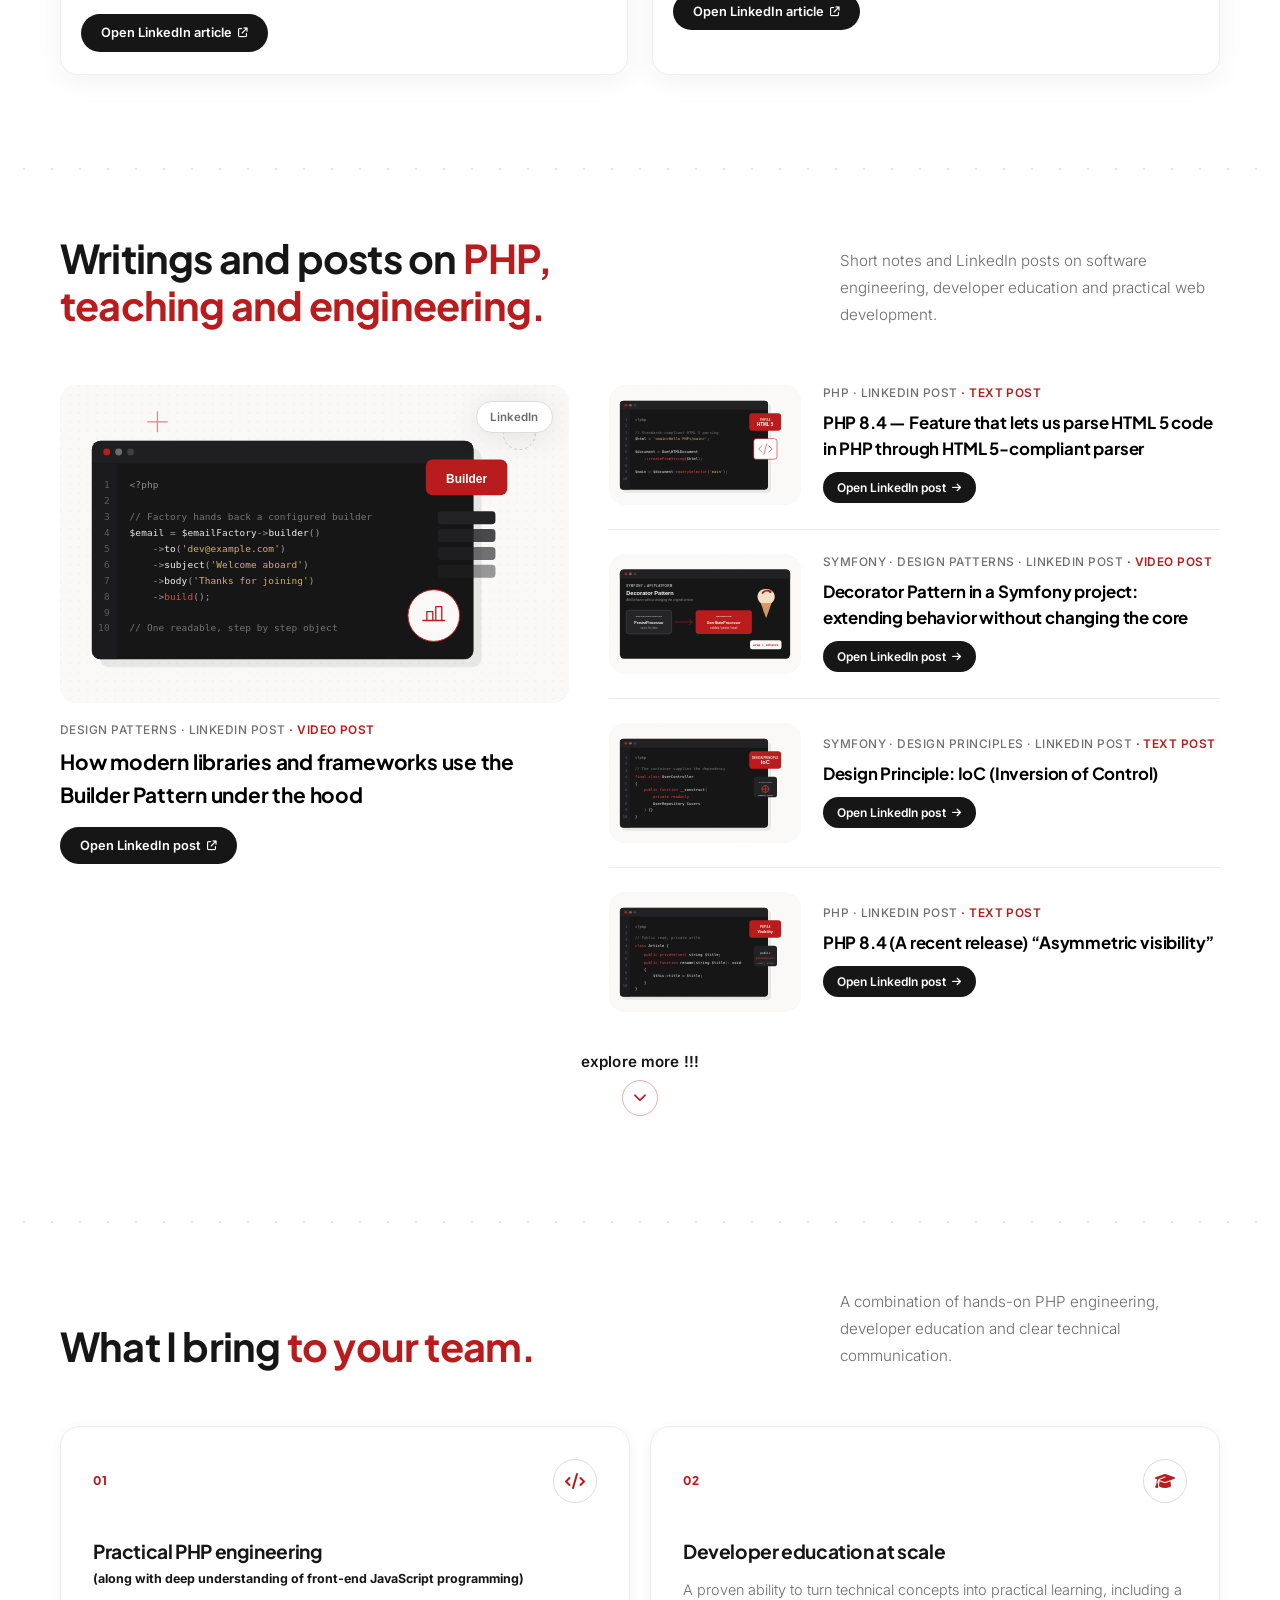
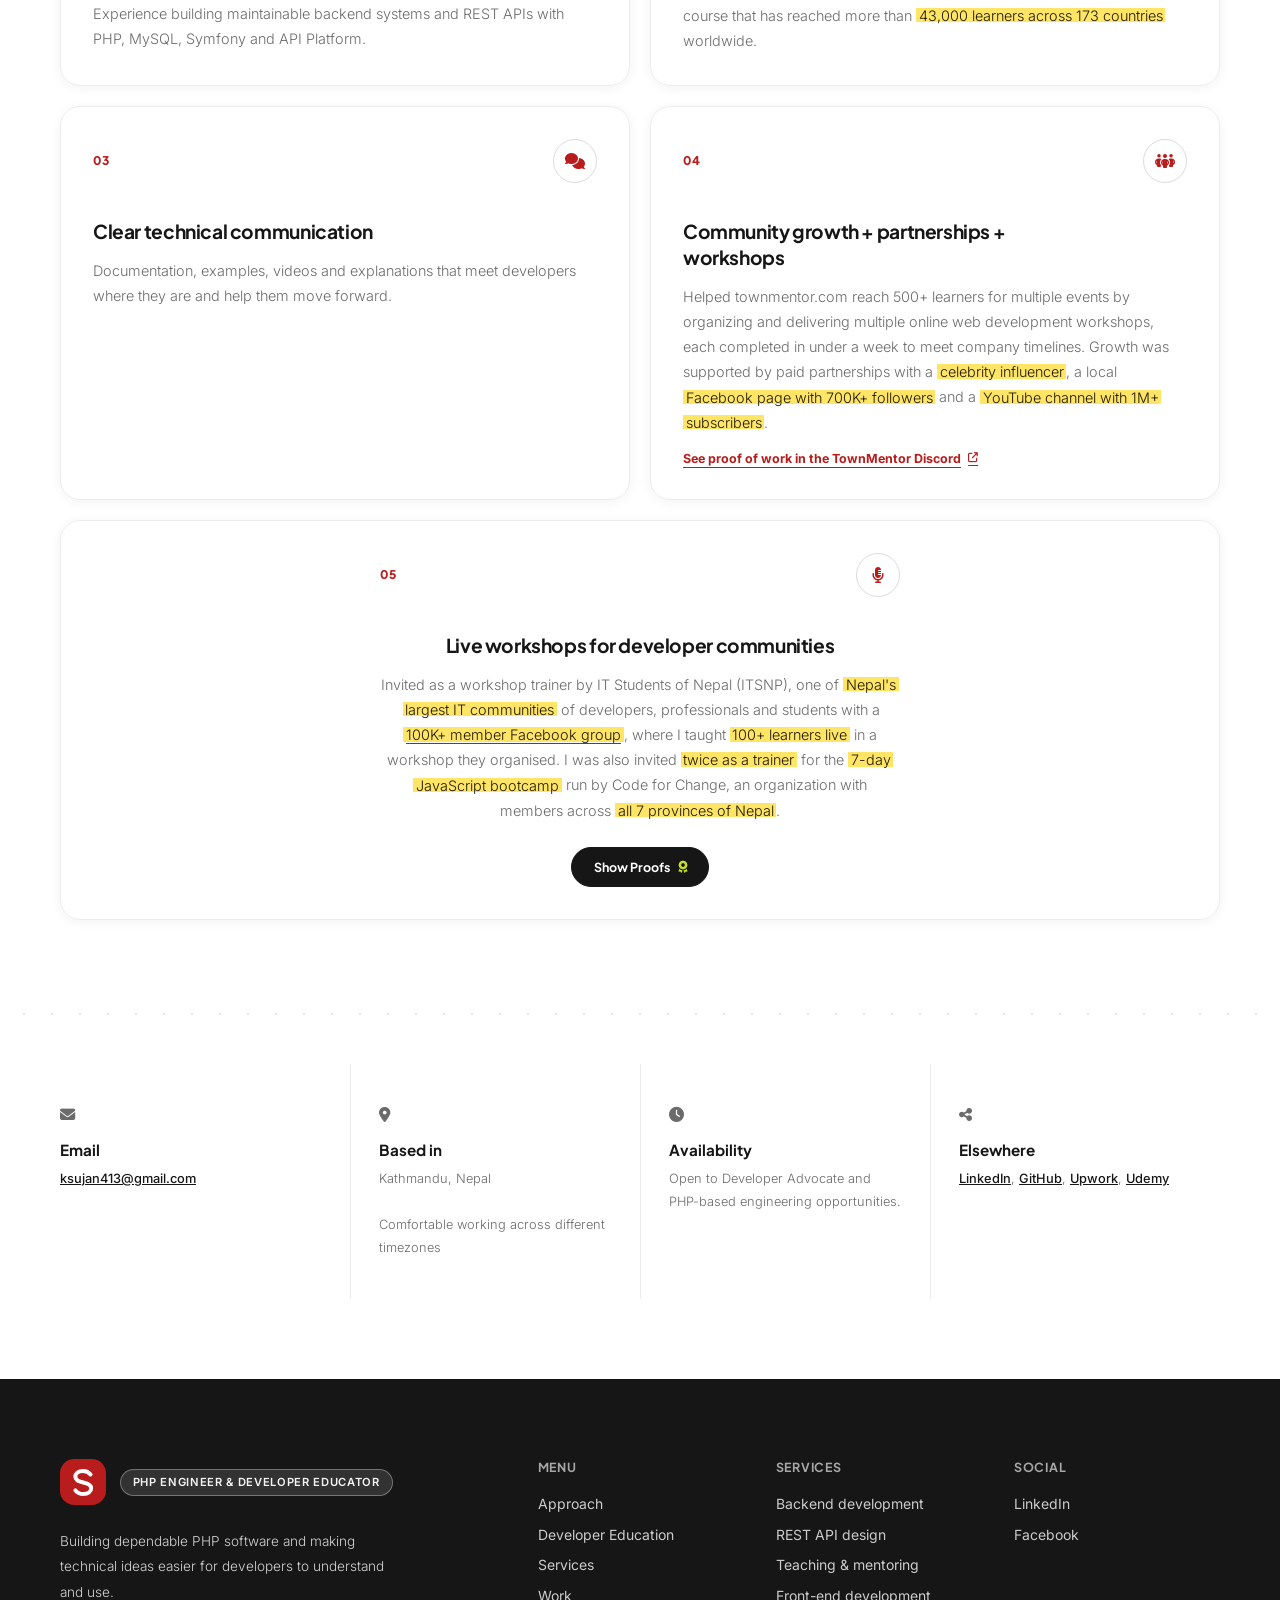
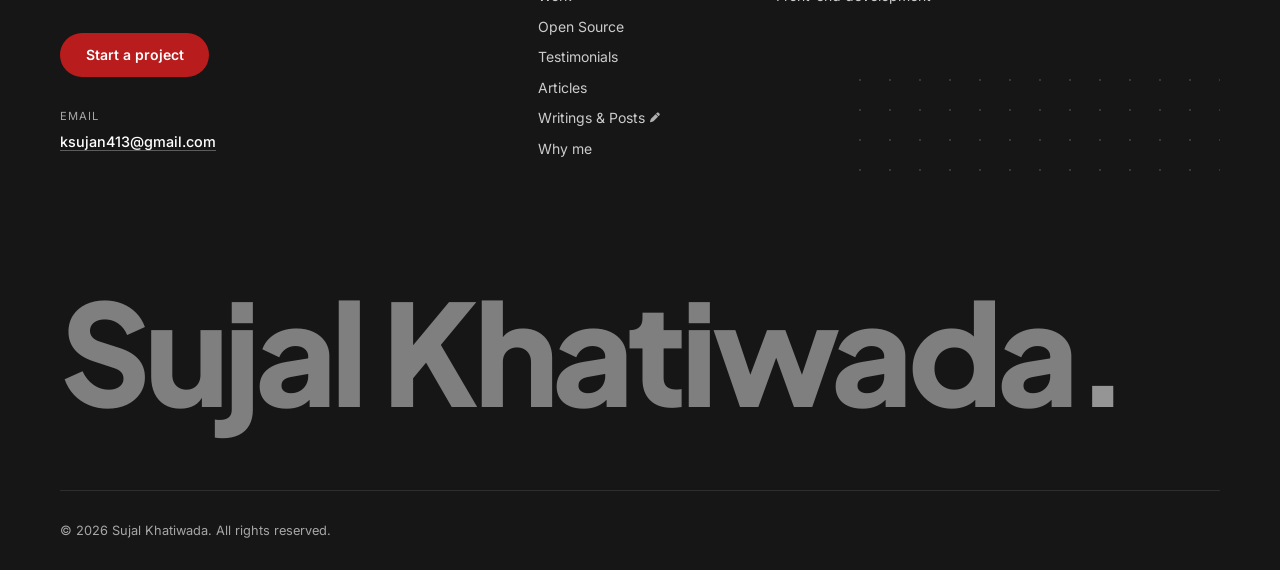
==== commit e701de85: "Add an Articles section and keep the header button on one line. Move the PHP SDK piece out of Writin" ====
--- a/index.html
+++ b/index.html
@@ -25,6 +25,7 @@
                 <a href="#work">Work</a>
                 <a href="#open-source" class="nav-open-source">Open Source</a>
                 <a href="#testimonials">Testimonials</a>
+                <a href="#articles">Articles</a>
                 <a href="#blog" class="nav-writings">Writings & Posts <i class="fa-solid fa-pen" aria-hidden="true"></i></a>
                 <a href="#team-value" class="nav-highlight">Why me ?</a>
             </nav>
@@ -44,6 +45,7 @@
                 <a href="#work">Work</a>
                 <a href="#open-source" class="nav-open-source">Open Source</a>
                 <a href="#testimonials">Testimonials</a>
+                <a href="#articles">Articles</a>
                 <a href="#blog" class="nav-writings">Writings & Posts <i class="fa-solid fa-pen" aria-hidden="true"></i></a>
                 <a href="#team-value" class="nav-highlight">Why me</a>
                 <a href="#contact" class="btn btn-dark contact-modal-open">Let's talk ?</a>
@@ -1024,6 +1026,66 @@
         </div>
     </section>
 
+    <!-- section: articles -->
+    <section id="articles">
+        <div class="container articles-container">
+            <!-- div: section-head -->
+            <div class="section-head section-head-split">
+                <h2 class="section-title">
+                    Longer articles on
+                    <span class="gradient-text">databases and PHP.</span>
+                </h2>
+                <p class="section-desc">
+                    LinkedIn articles that walk through a problem in full,
+                    with the queries and code I actually ran.
+                </p>
+            </div>
+            <div class="articles-grid">
+                <a href="https://www.linkedin.com/pulse/how-oracle-mysql-postgresql-record-statement-time-sujal-khatiwada-0w7zc/"
+                    class="article-card"
+                    target="_blank"
+                    rel="noopener">
+                    <div class="img-container">
+                        <img src="./images/blog/sql-statement-time.svg" alt="Oracle, MySQL, and PostgreSQL views that record SQL statement time">
+                        <span class="chip badge-outline">Article</span>
+                    </div>
+                    <div class="txt-container">
+                        <p class="blog-meta">Databases · Oct 2026 <span class="blog-meta-format">· LinkedIn article</span></p>
+                        <p class="blog-title">How Oracle, MySQL, and PostgreSQL record statement execution time</p>
+                        <p class="article-summary">
+                            Read the time the engine already stored before adding an index or rewriting a join.
+                            The view names and units differ. The habit is the same: note the statement, the count, and the time, then change one thing and compare.
+                        </p>
+                        <span class="blog-read-more">
+                            Open LinkedIn article
+                            <i class="fa-solid fa-arrow-up-right-from-square"></i>
+                        </span>
+                    </div>
+                </a>
+                <a href="https://www.linkedin.com/pulse/creating-php-sdk-api-request-friendly-developer-sujal-khatiwada-szihc/"
+                    class="article-card"
+                    target="_blank"
+                    rel="noopener">
+                    <div class="img-container">
+                        <img src="./images/blog/php-sdk-article.svg" alt="PHP SDK flow from ApiClient search call to structured ApiData objects">
+                        <span class="chip badge-outline">Article</span>
+                    </div>
+                    <div class="txt-container">
+                        <p class="blog-meta">PHP · SDK · Sep 2026 <span class="blog-meta-format">· LinkedIn article</span></p>
+                        <p class="blog-title">Creating a PHP SDK: API request to friendly developer response</p>
+                        <p class="article-summary">
+                            A small PHP client where the caller writes one search call, and the SDK builds the URL, sends the request, checks the response, and returns ApiData objects.
+                        </p>
+                        <span class="blog-read-more">
+                            Open LinkedIn article
+                            <i class="fa-solid fa-arrow-up-right-from-square"></i>
+                        </span>
+                    </div>
+                </a>
+            </div>
+        </div>
+    </section>
+
     <!-- section: blog -->
     <section id="blog">
         <div class="container blog-container">
@@ -1215,6 +1277,7 @@
                         <a href="#work">Work</a>
                         <a href="#open-source" class="nav-open-source">Open Source</a>
                         <a href="#testimonials">Testimonials</a>
+                        <a href="#articles">Articles</a>
                         <a href="#blog" class="nav-writings">Writings & Posts <i class="fa-solid fa-pen" aria-hidden="true"></i></a>
                         <a href="#team-value">Why me</a>
                     </div>
--- a/css/style.css
+++ b/css/style.css
@@ -303,6 +303,7 @@
 #work,
 #open-source,
 #testimonials,
+#articles,
 #blog,
 #team-value,
 #contact {
@@ -316,6 +317,7 @@
 #open-source,
 #pricing,
 #testimonials,
+#articles,
 #blog,
 #team-value,
 #contact {
@@ -527,6 +529,8 @@
 
 header .header-container .header-actions .btn {
     padding: .7rem 1.35rem;
+    white-space: nowrap;
+    flex-shrink: 0;
 }
 
 header .header-container .hamburger-menu {
@@ -2309,6 +2313,124 @@
     opacity: .72;
 }
 
+/* section: articles */
+#articles {
+    padding: 5rem 0;
+}
+
+#articles .articles-container .articles-grid {
+    display: grid;
+    grid-template-columns: repeat(2, minmax(0, 1fr));
+    gap: 1.5rem;
+    align-items: stretch;
+}
+
+#articles .articles-container .article-card {
+    display: flex;
+    flex-direction: column;
+    min-width: 0;
+    border-radius: 18px;
+    overflow: hidden;
+    background: #fff;
+    border: 1px solid rgba(0, 0, 0, .06);
+    box-shadow: 0 8px 28px rgba(0, 0, 0, .05);
+    text-decoration: none;
+    color: inherit;
+    transition: .25s box-shadow, .25s transform, .25s border-color;
+}
+
+#articles .articles-container .article-card:hover {
+    transform: translateY(-4px);
+    box-shadow: 0 14px 36px rgba(0, 0, 0, .08);
+    border-color: rgba(185, 28, 28, .2);
+}
+
+#articles .articles-container .article-card .img-container {
+    position: relative;
+    overflow: hidden;
+    aspect-ratio: 16 / 10;
+    background: var(--main-neutral-soft);
+}
+
+#articles .articles-container .article-card .img-container img {
+    width: 100%;
+    height: 100%;
+    object-fit: contain;
+    object-position: center;
+    display: block;
+    transition: .35s transform;
+}
+
+#articles .articles-container .article-card:hover .img-container img {
+    transform: scale(1.02);
+}
+
+#articles .articles-container .article-card .img-container .chip {
+    top: 1rem;
+    left: 1rem;
+}
+
+#articles .articles-container .article-card .txt-container {
+    display: flex;
+    flex-direction: column;
+    align-items: flex-start;
+    gap: 0;
+    padding: 1.25rem 1.25rem 1.4rem;
+}
+
+#articles .articles-container .article-card .blog-meta {
+    font-size: .74rem;
+    font-weight: 500;
+    letter-spacing: .04em;
+    text-transform: uppercase;
+    color: var(--text-light);
+    padding-bottom: .6rem;
+}
+
+#articles .articles-container .article-card .blog-meta-format {
+    text-transform: none;
+    letter-spacing: 0;
+}
+
+#articles .articles-container .article-card .blog-title {
+    font-family: var(--jakarta-font);
+    font-weight: 700;
+    font-size: 1.15rem;
+    line-height: 1.45;
+    letter-spacing: -0.01em;
+}
+
+#articles .articles-container .article-card .article-summary {
+    margin: .75rem 0 0;
+    font-size: .82rem;
+    font-weight: 300;
+    line-height: 1.65;
+    color: var(--text-muted);
+}
+
+#articles .articles-container .article-card .blog-read-more {
+    display: inline-flex;
+    align-items: center;
+    gap: .4rem;
+    margin-top: 1rem;
+    padding: .7rem 1.25rem;
+    border-radius: 50px;
+    background: var(--main-neutral-dark-tone);
+    color: #fff;
+    font-size: .8rem;
+    font-weight: 600;
+    transition: .25s background-color, .25s transform;
+}
+
+#articles .articles-container .article-card .blog-read-more i {
+    font-size: .6rem;
+}
+
+#articles .articles-container .article-card:hover .blog-read-more {
+    background: #2e2e2e;
+    transform: translateY(-2px);
+}
+
 /* section: blog */
 #blog {
     padding: 5rem 0;
@@ -2335,19 +2457,21 @@
     position: relative;
     overflow: hidden;
     border-radius: 16px;
-    aspect-ratio: 5 / 4;
+    aspect-ratio: 16 / 10;
     background: var(--main-neutral-soft);
 }
 
 #blog .blog-container .blog-grid .blog-featured .img-container img {
     height: 100%;
     width: 100%;
-    object-fit: cover;
+    object-fit: contain;
+    object-position: center;
+    display: block;
     transition: .5s transform;
 }
 
 #blog .blog-container .blog-grid .blog-featured:hover .img-container img {
-    transform: scale(1.05);
+    transform: scale(1.02);
 }
 
 #blog .blog-container .blog-grid .blog-featured .img-container .chip {
@@ -2386,7 +2510,8 @@
     position: relative;
     flex: 0 0 12rem;
     width: 12rem;
-    height: 9rem;
+    aspect-ratio: 16 / 10;
+    height: auto;
     border-radius: 16px;
     overflow: hidden;
     background: var(--main-neutral-soft);
@@ -2395,13 +2520,14 @@
 #blog .blog-container .blog-grid .blog-list .blog-item .img-container img {
     width: 100%;
     height: 100%;
-    object-fit: cover;
+    object-fit: contain;
+    object-position: center;
     display: block;
     transition: .35s transform;
 }
 
 #blog .blog-container .blog-grid .blog-list .blog-item:hover .img-container img {
-    transform: scale(1.05);
+    transform: scale(1.02);
 }
 
 #blog .blog-container .blog-grid .blog-list .blog-item .txt-container {
@@ -2628,13 +2754,14 @@
 #blog .writing-card .img-container img {
     width: 100%;
     height: 100%;
-    object-fit: cover;
+    object-fit: contain;
+    object-position: center;
     display: block;
     transition: .35s transform;
 }
 
 #blog .writing-card:hover .img-container img {
-    transform: scale(1.04);
+    transform: scale(1.02);
 }
 
 #blog .writing-card .img-container .chip {
@@ -4389,7 +4516,7 @@
 }
 
 /* desktop nav has many items; tighten type and spacing before the bar wraps */
-@media screen and (max-width: 1165px) {
+@media screen and (max-width: 1320px) {
     header .header-container {
         gap: .85rem;
         padding-top: .85rem;
@@ -4405,7 +4532,7 @@
     }
 
     header .header-container .navbar {
-        gap: 9px;
+        gap: 7px;
     }
 
     header .header-container .navbar a {
@@ -4561,6 +4688,7 @@
         grid-template-columns: 1fr;
     }
 
+    #articles .articles-container .articles-grid,
     #blog .blog-container .blog-grid {
         grid-template-columns: 1fr;
     }
@@ -4568,7 +4696,7 @@
     #blog .blog-container .blog-grid .blog-list .blog-item .img-container {
         flex-basis: 8.5rem;
         width: 8.5rem;
-        height: 6.4rem;
+        height: auto;
     }
 
     footer .footer-container .footer-top {
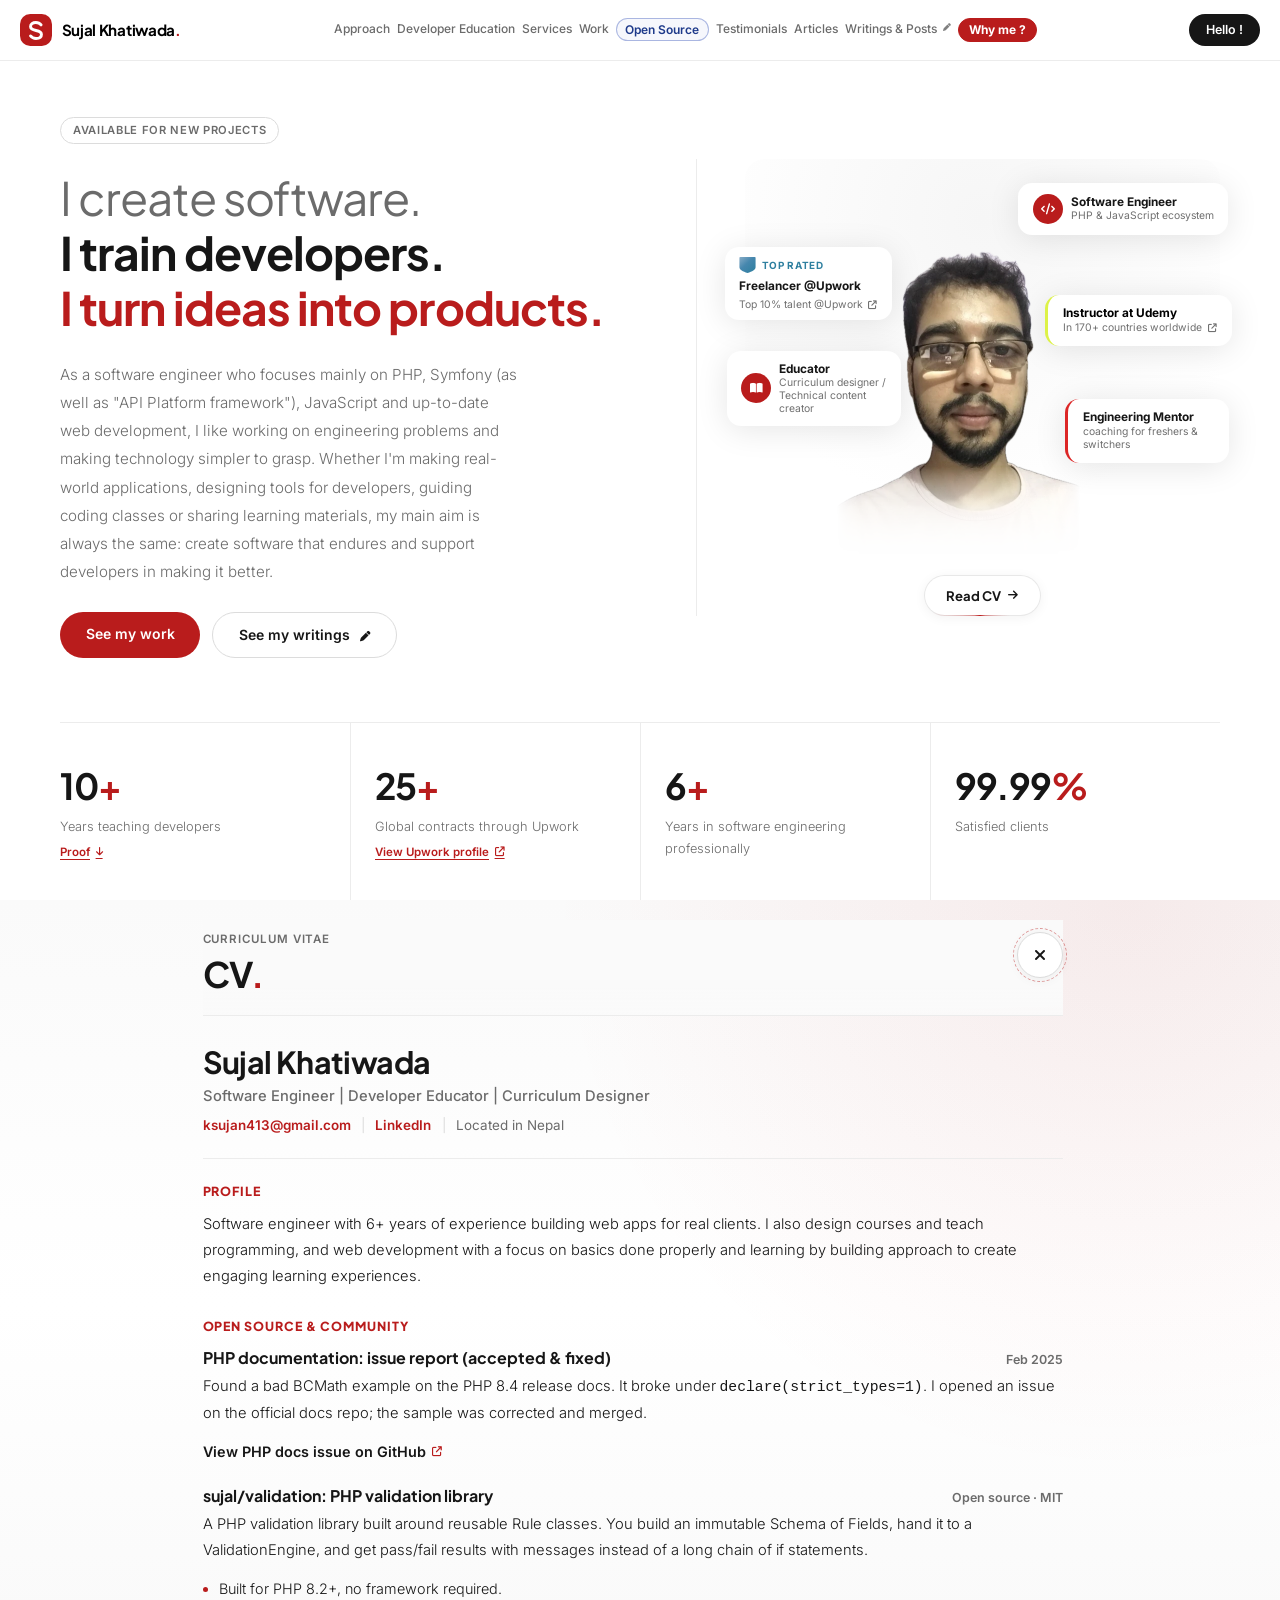
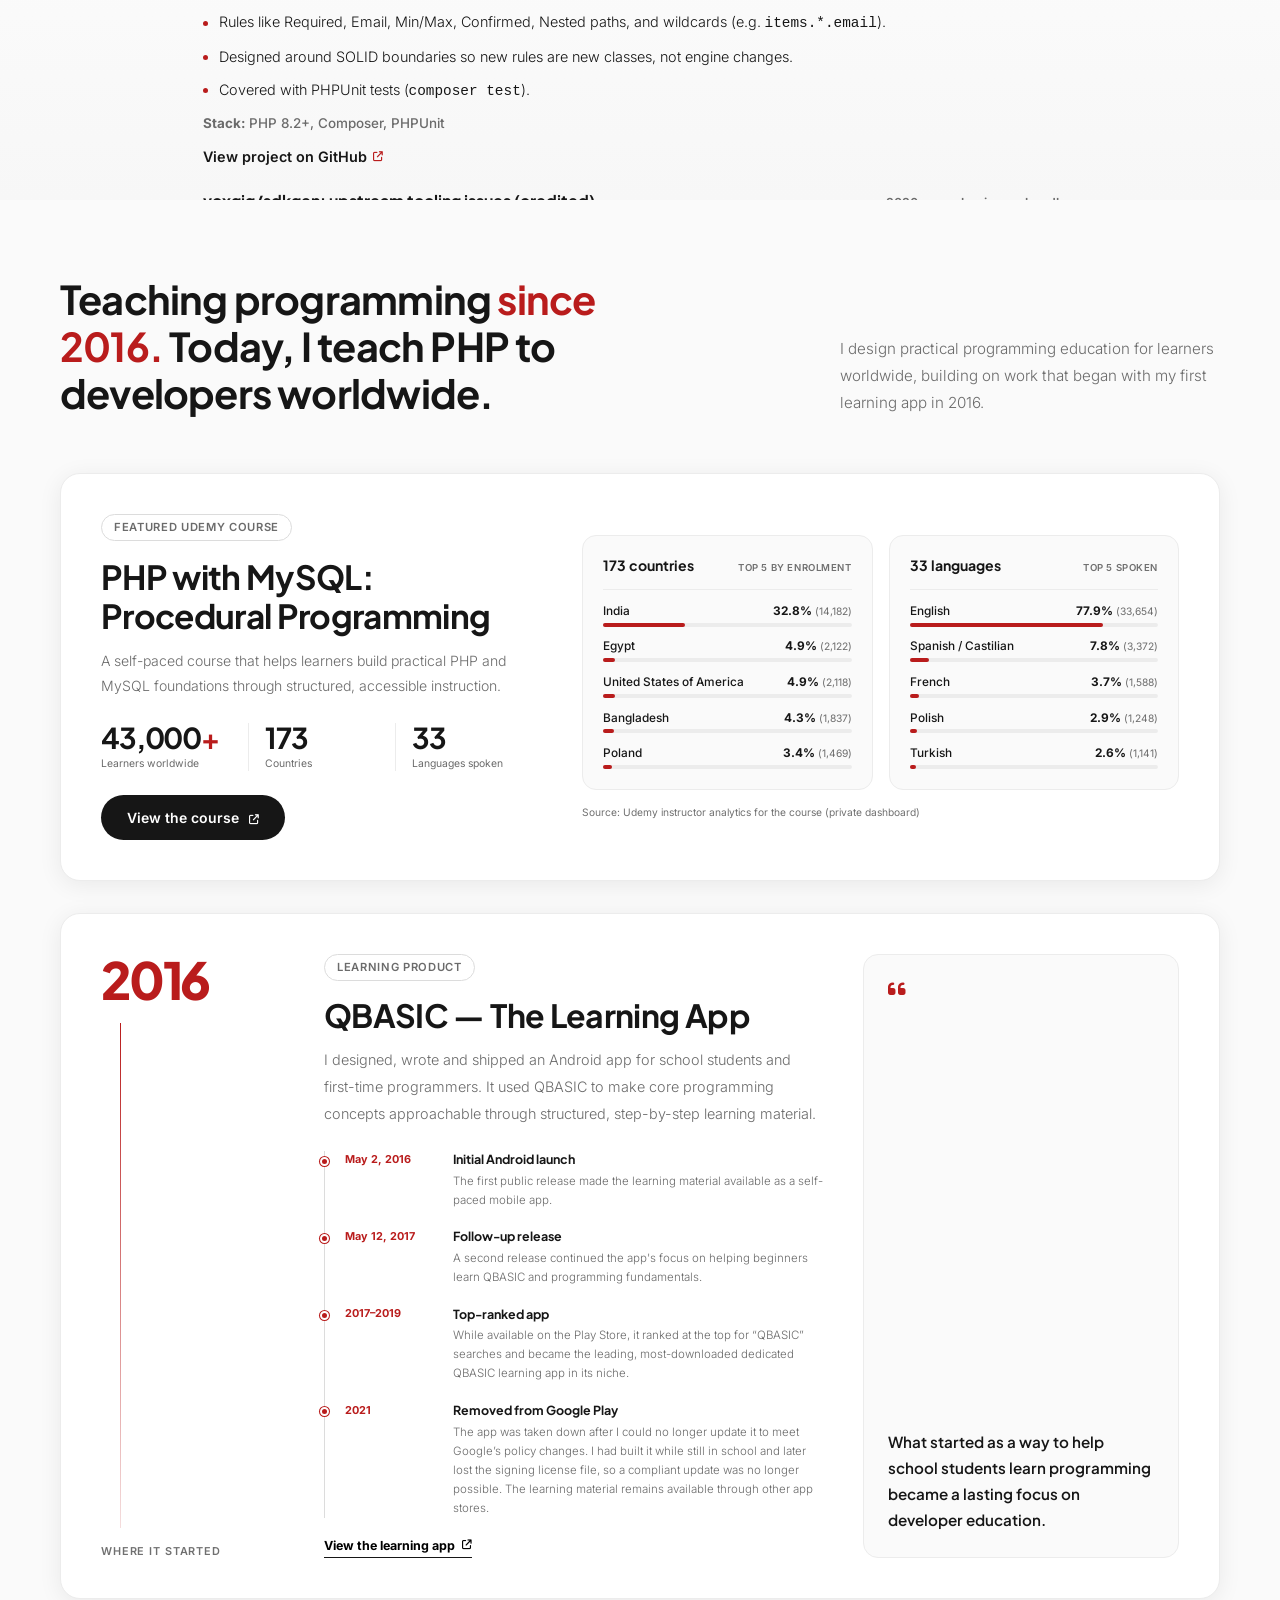
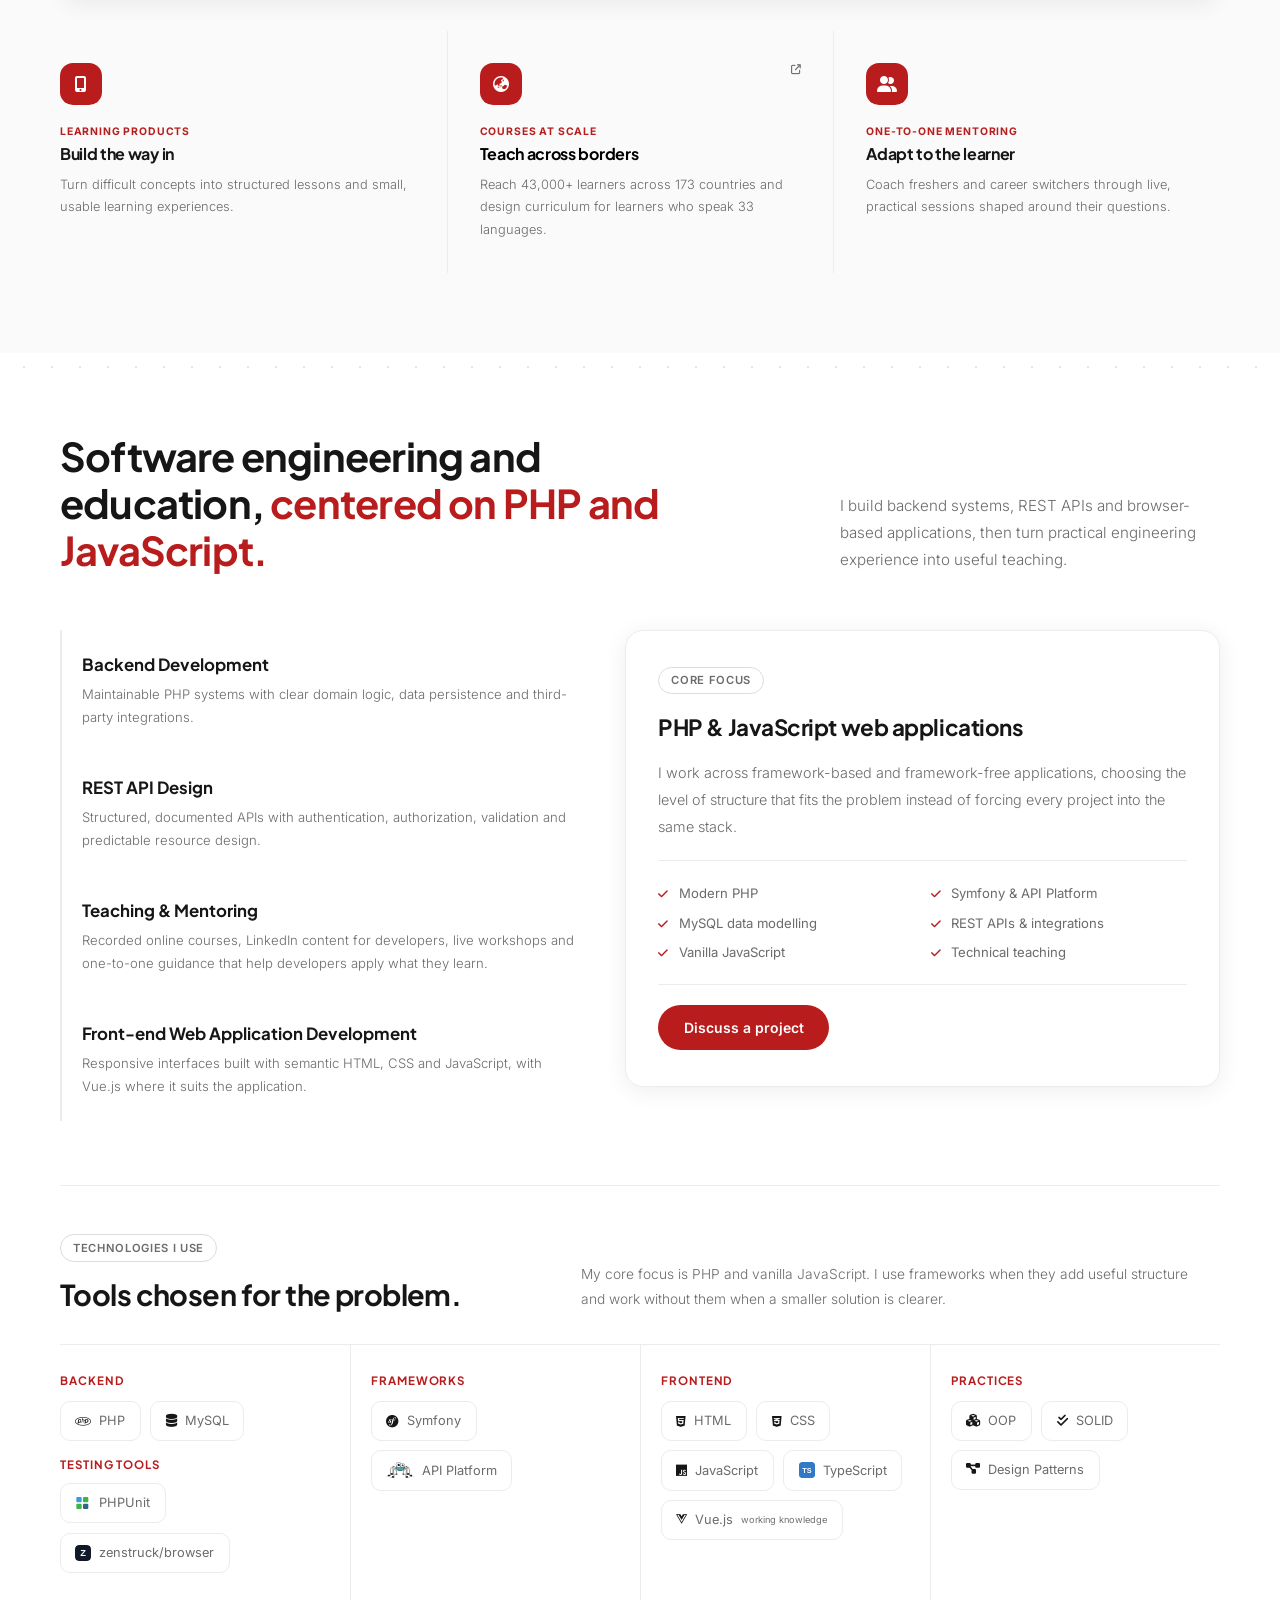
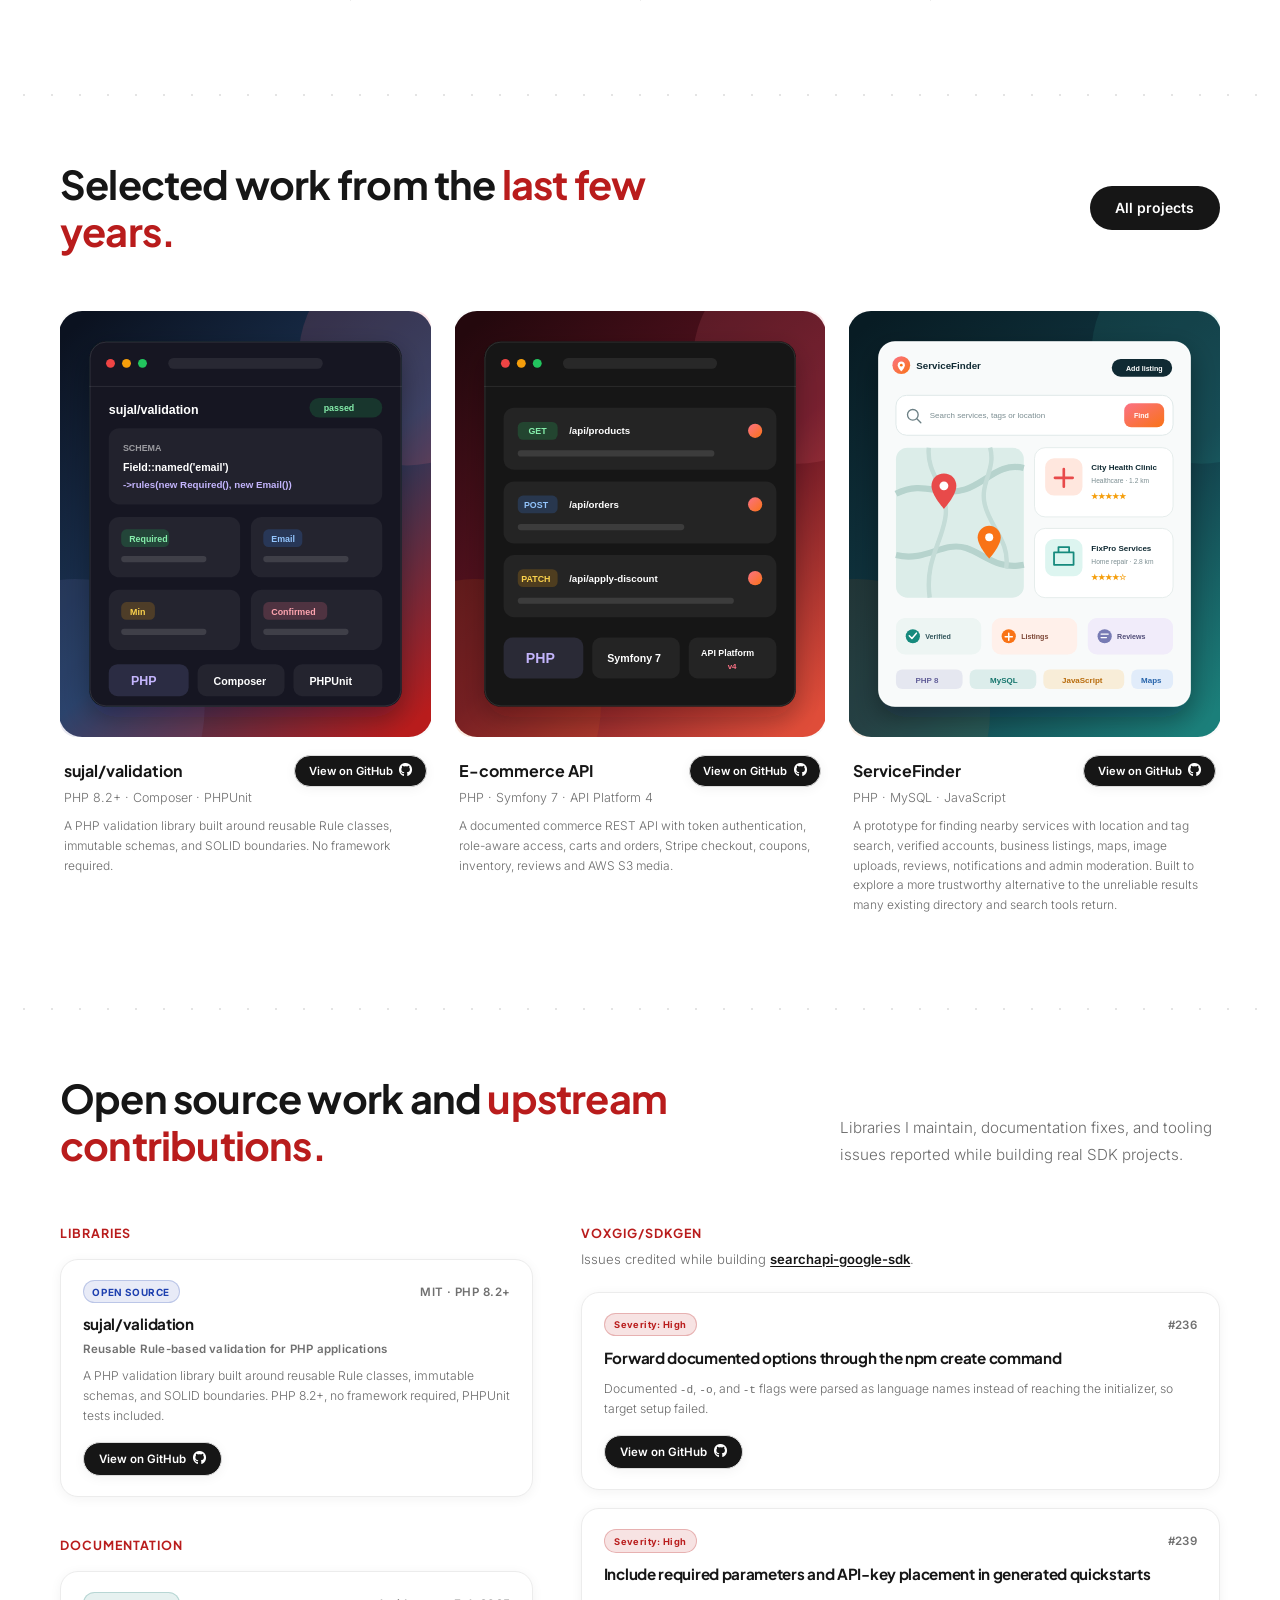
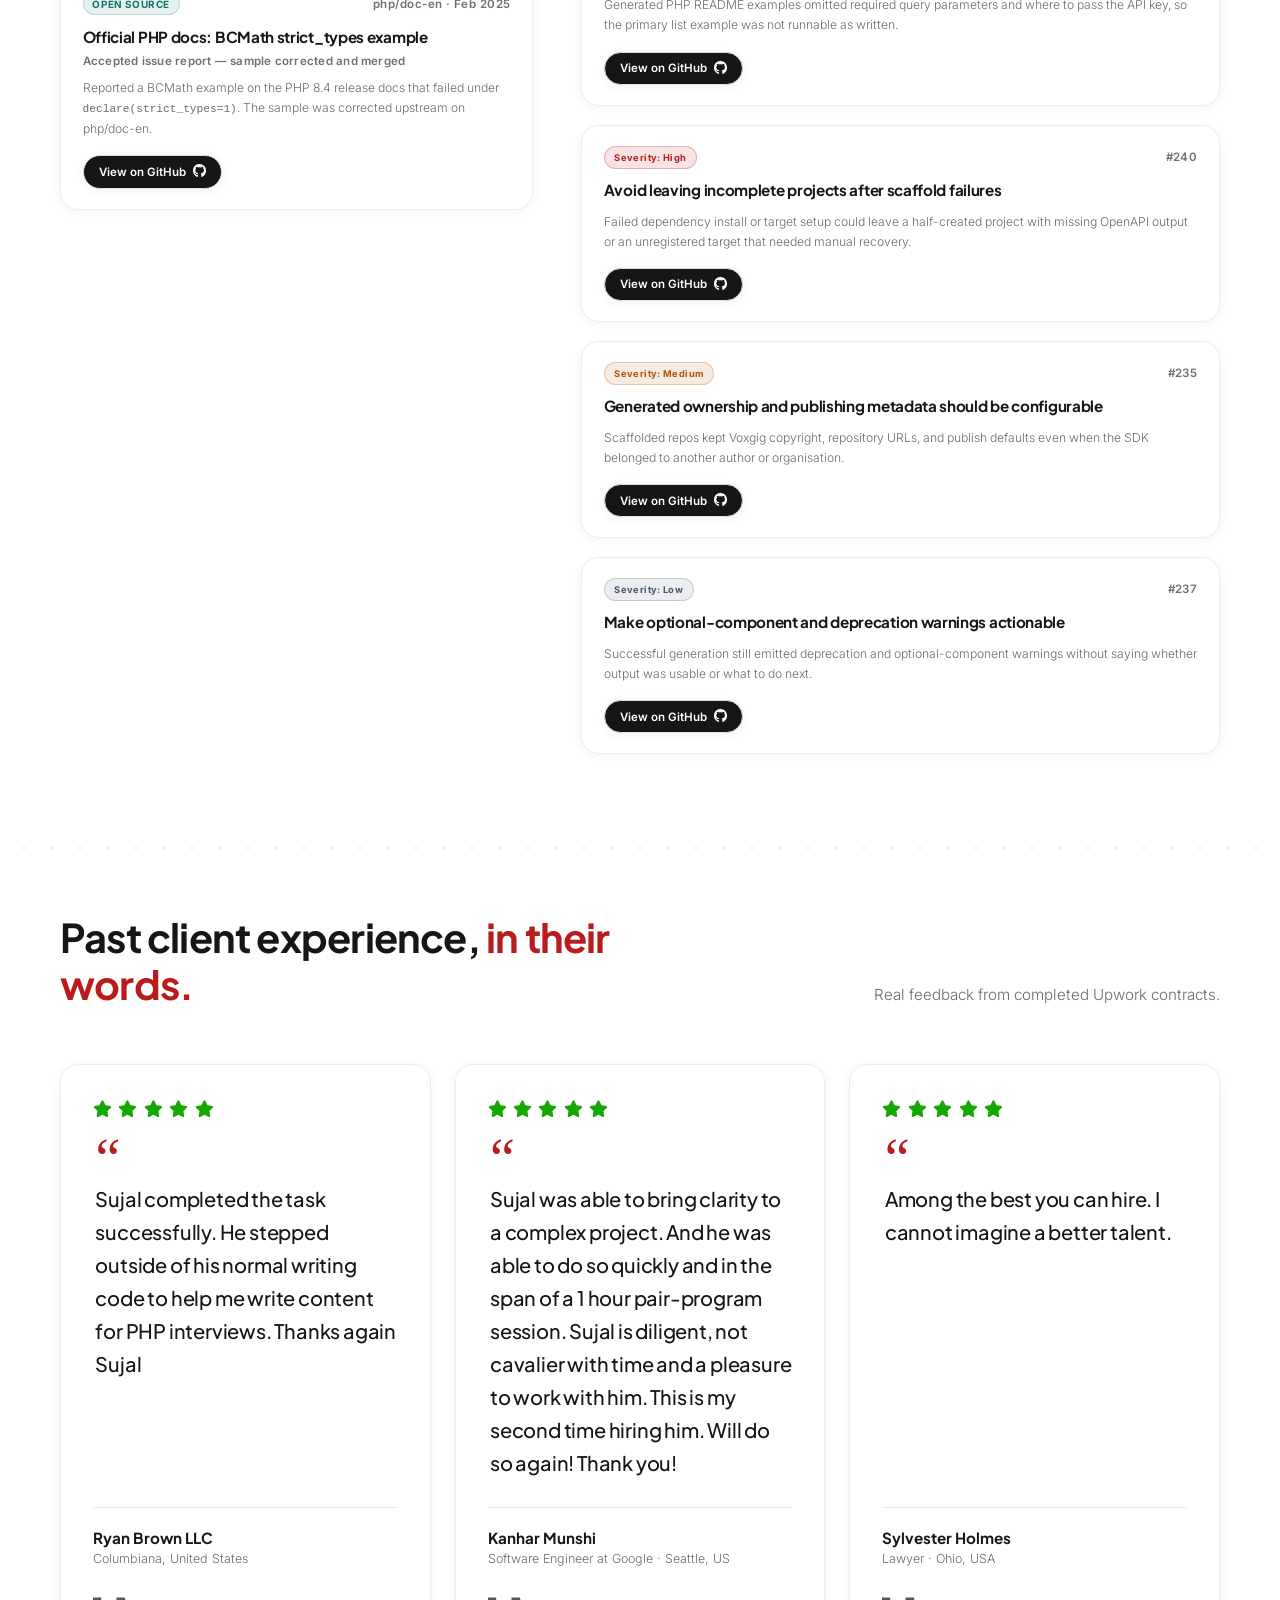
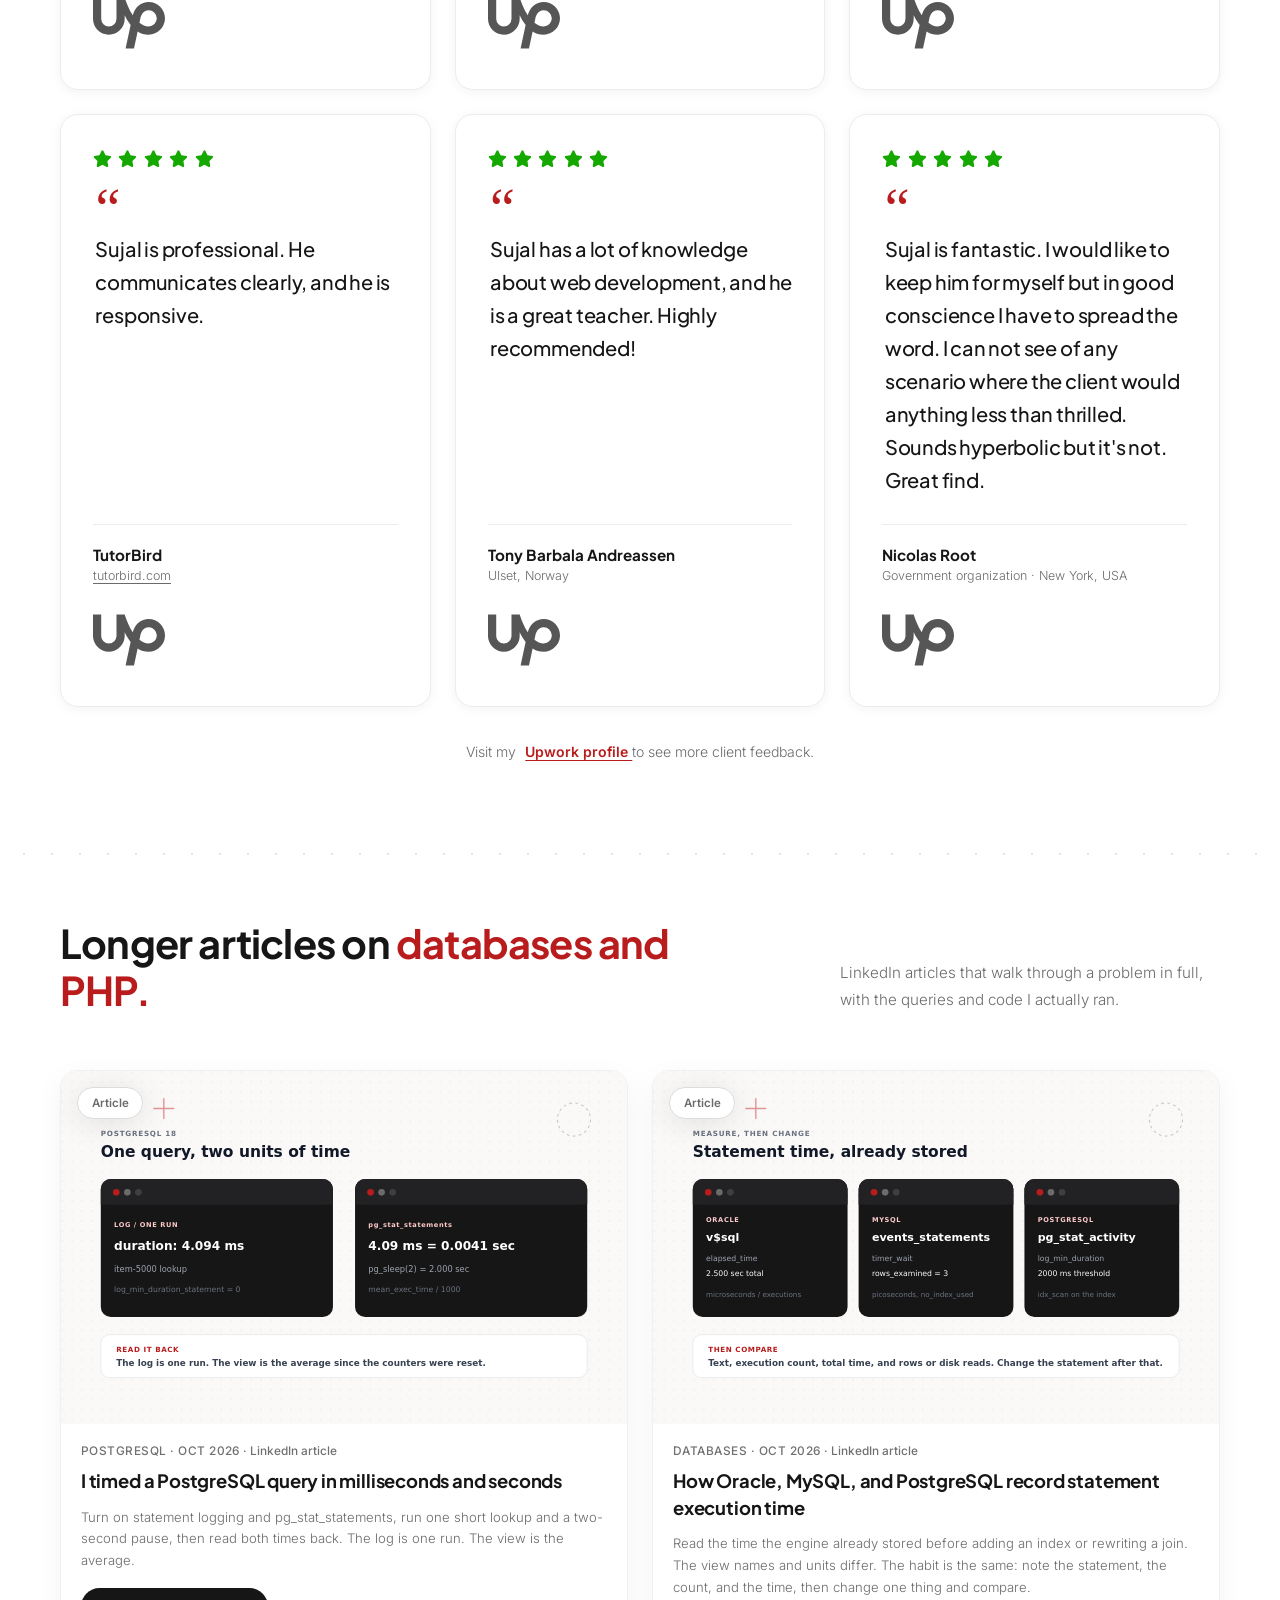
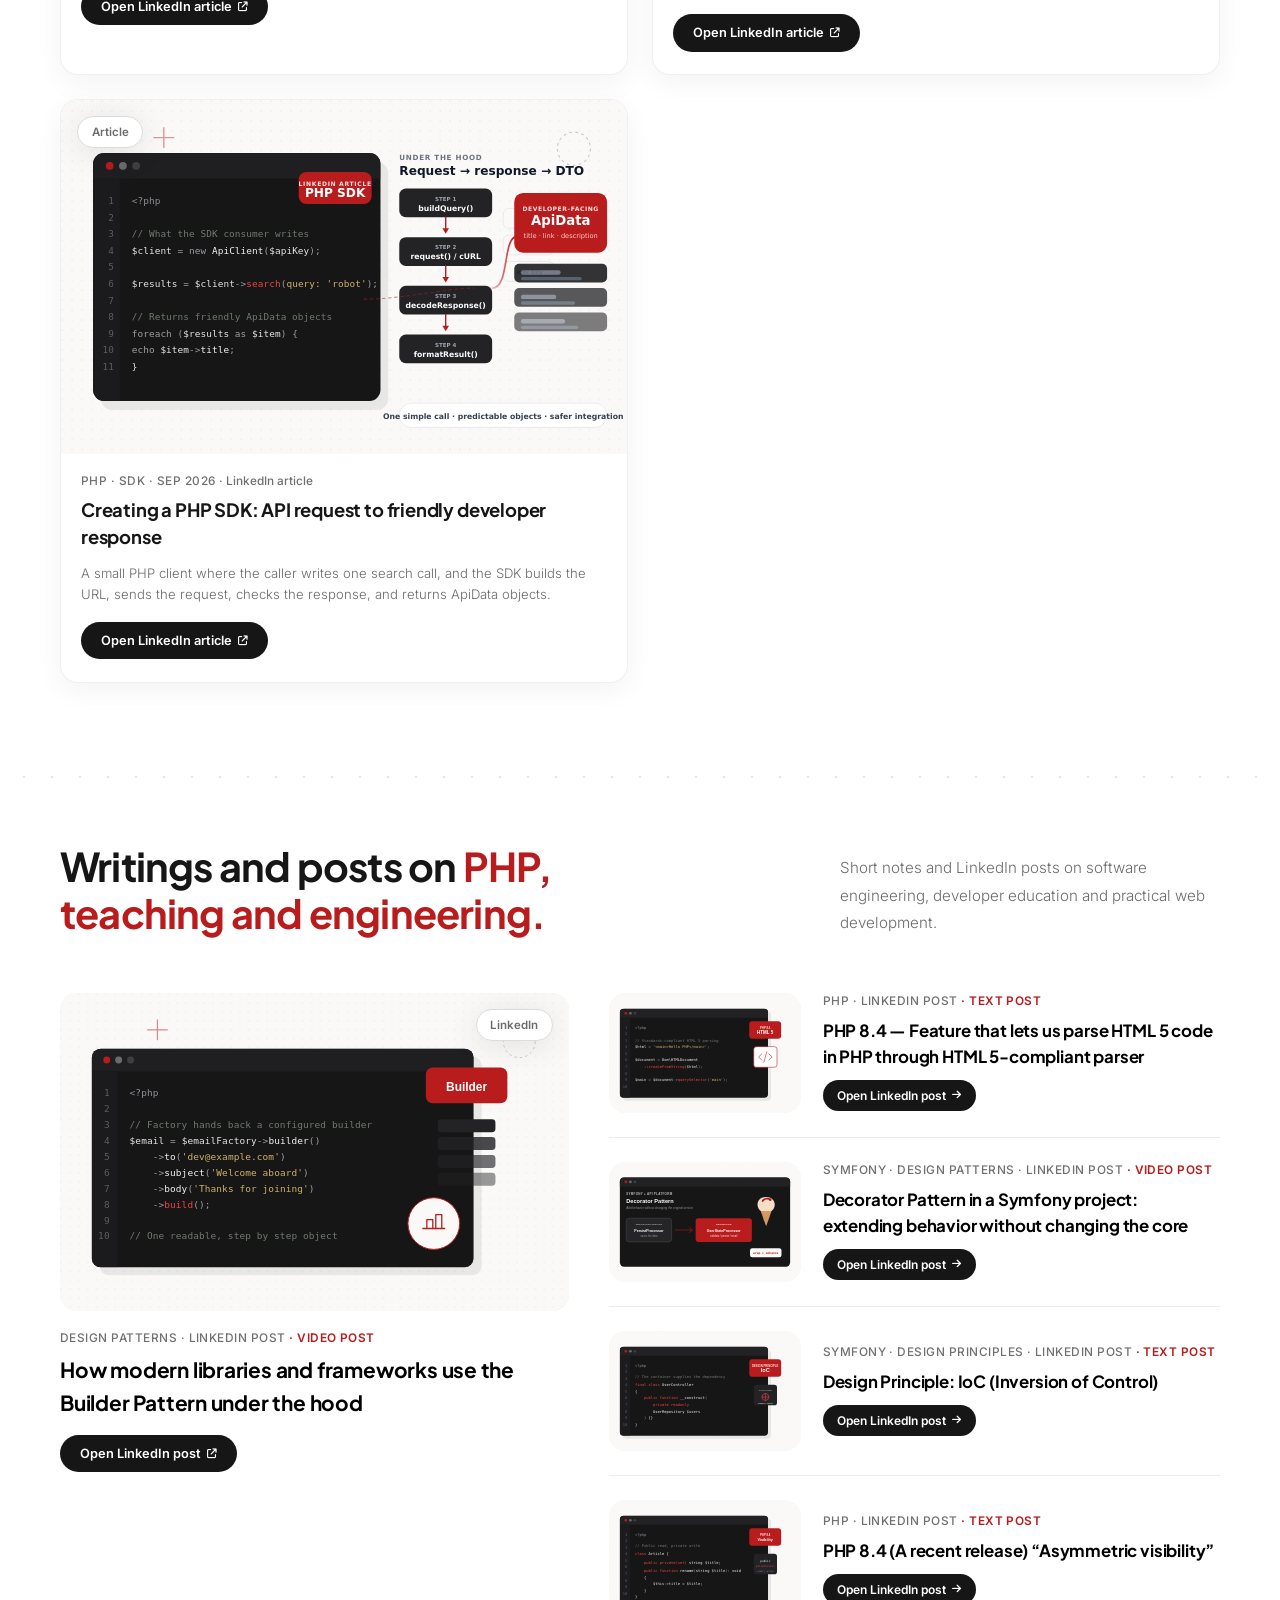
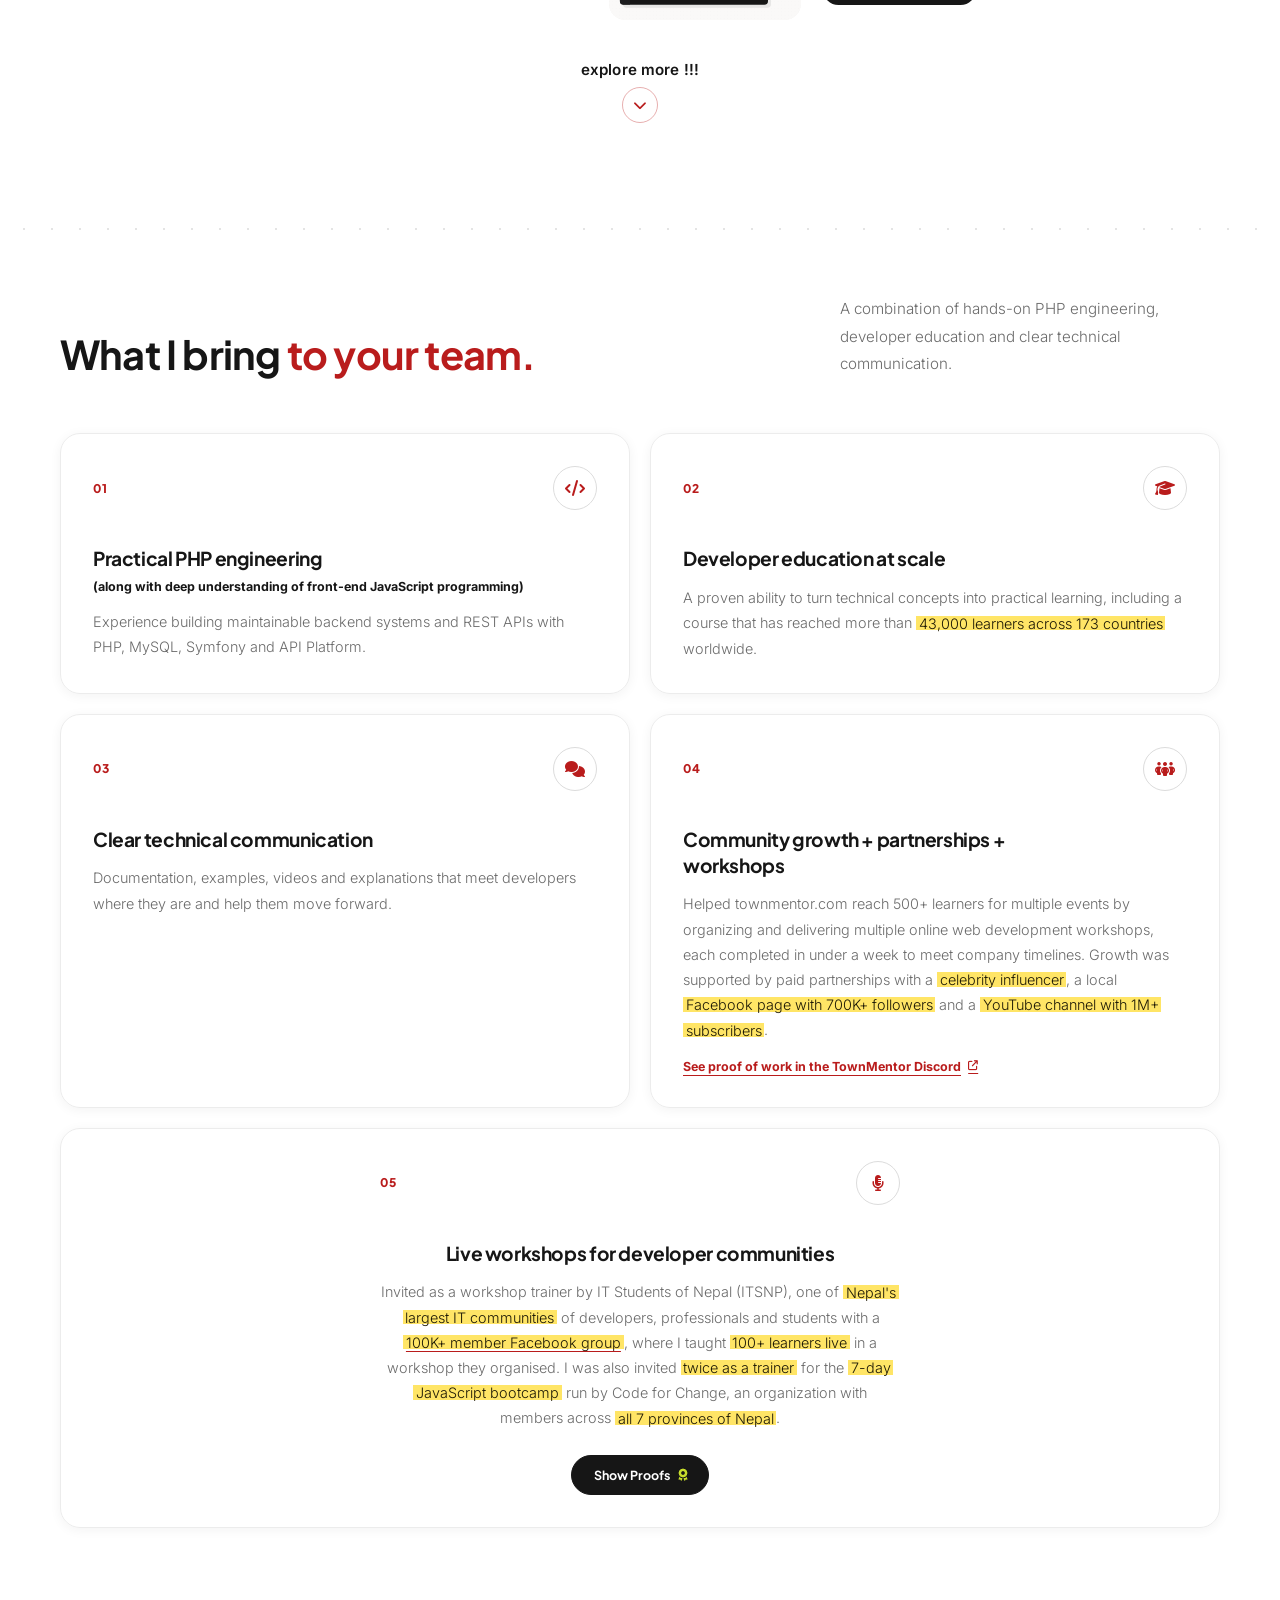
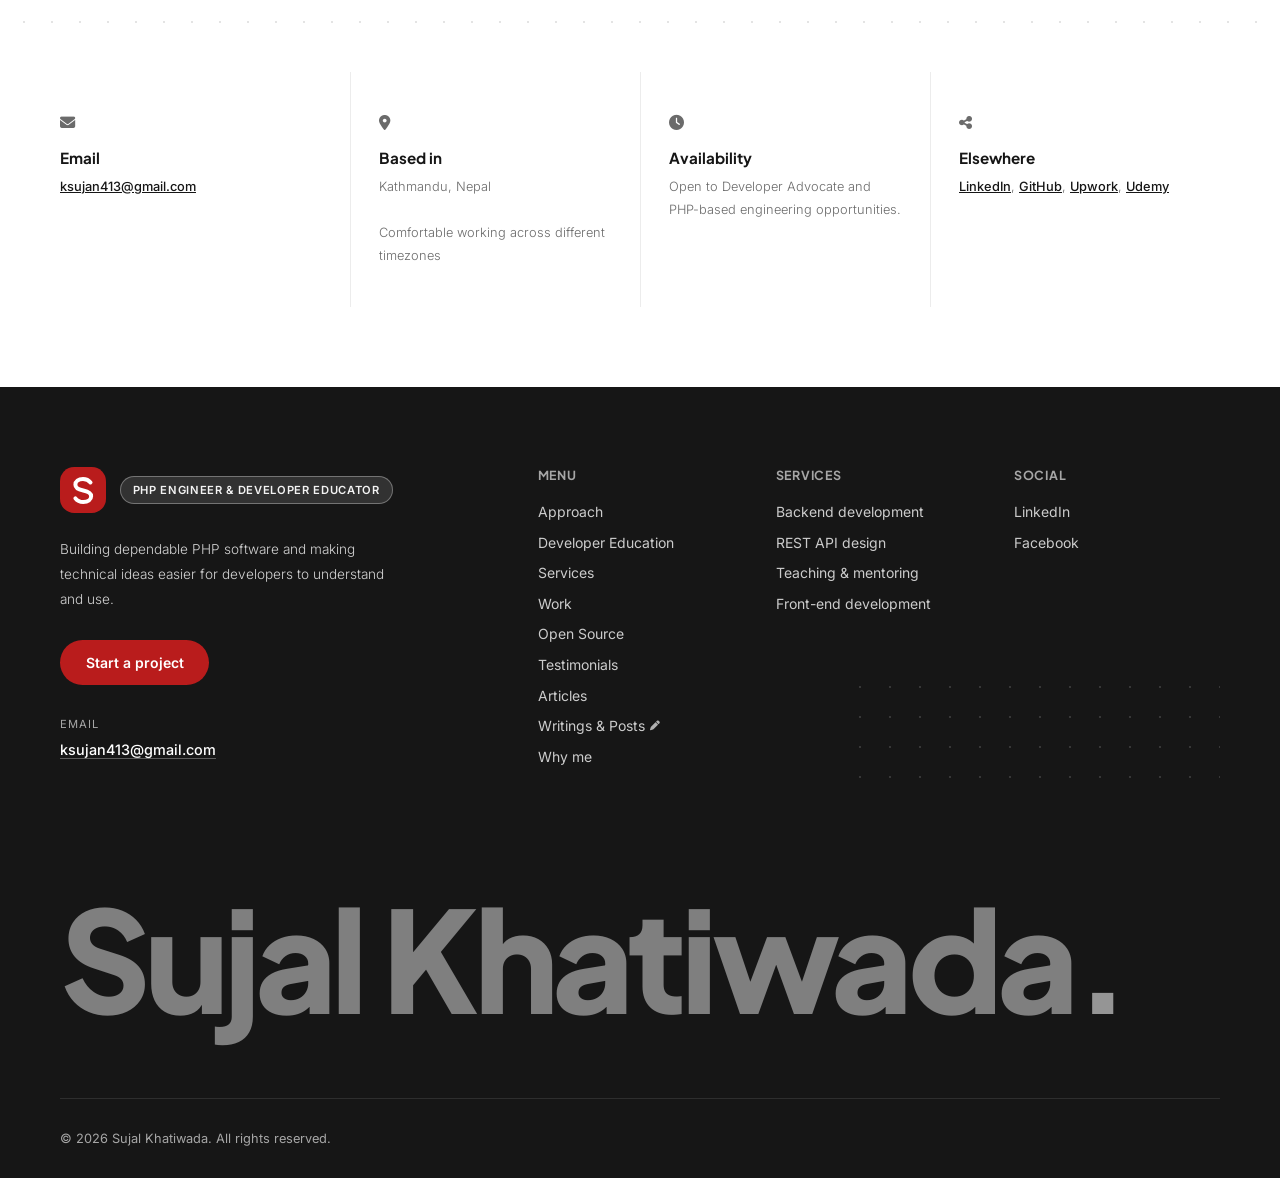
==== commit 1c689472: "Add the PostgreSQL query timing article. List the October LinkedIn piece first in Articles, with an " ====
--- a/index.html
+++ b/index.html
@@ -1041,6 +1041,26 @@
                 </p>
             </div>
             <div class="articles-grid">
+                <a href="https://www.linkedin.com/pulse/i-timed-postgresql-query-milliseconds-seconds-sujal-khatiwada-1lvkc/"
+                    class="article-card"
+                    target="_blank"
+                    rel="noopener">
+                    <div class="img-container">
+                        <img src="./images/blog/postgres-query-time.svg" alt="PostgreSQL lookup timed at about 4 milliseconds, shown in milliseconds and seconds">
+                        <span class="chip badge-outline">Article</span>
+                    </div>
+                    <div class="txt-container">
+                        <p class="blog-meta">PostgreSQL · Oct 2026 <span class="blog-meta-format">· LinkedIn article</span></p>
+                        <p class="blog-title">I timed a PostgreSQL query in milliseconds and seconds</p>
+                        <p class="article-summary">
+                            Turn on statement logging and pg_stat_statements, run one short lookup and a two-second pause, then read both times back. The log is one run. The view is the average.
+                        </p>
+                        <span class="blog-read-more">
+                            Open LinkedIn article
+                            <i class="fa-solid fa-arrow-up-right-from-square"></i>
+                        </span>
+                    </div>
+                </a>
                 <a href="https://www.linkedin.com/pulse/how-oracle-mysql-postgresql-record-statement-time-sujal-khatiwada-0w7zc/"
                     class="article-card"
                     target="_blank"
